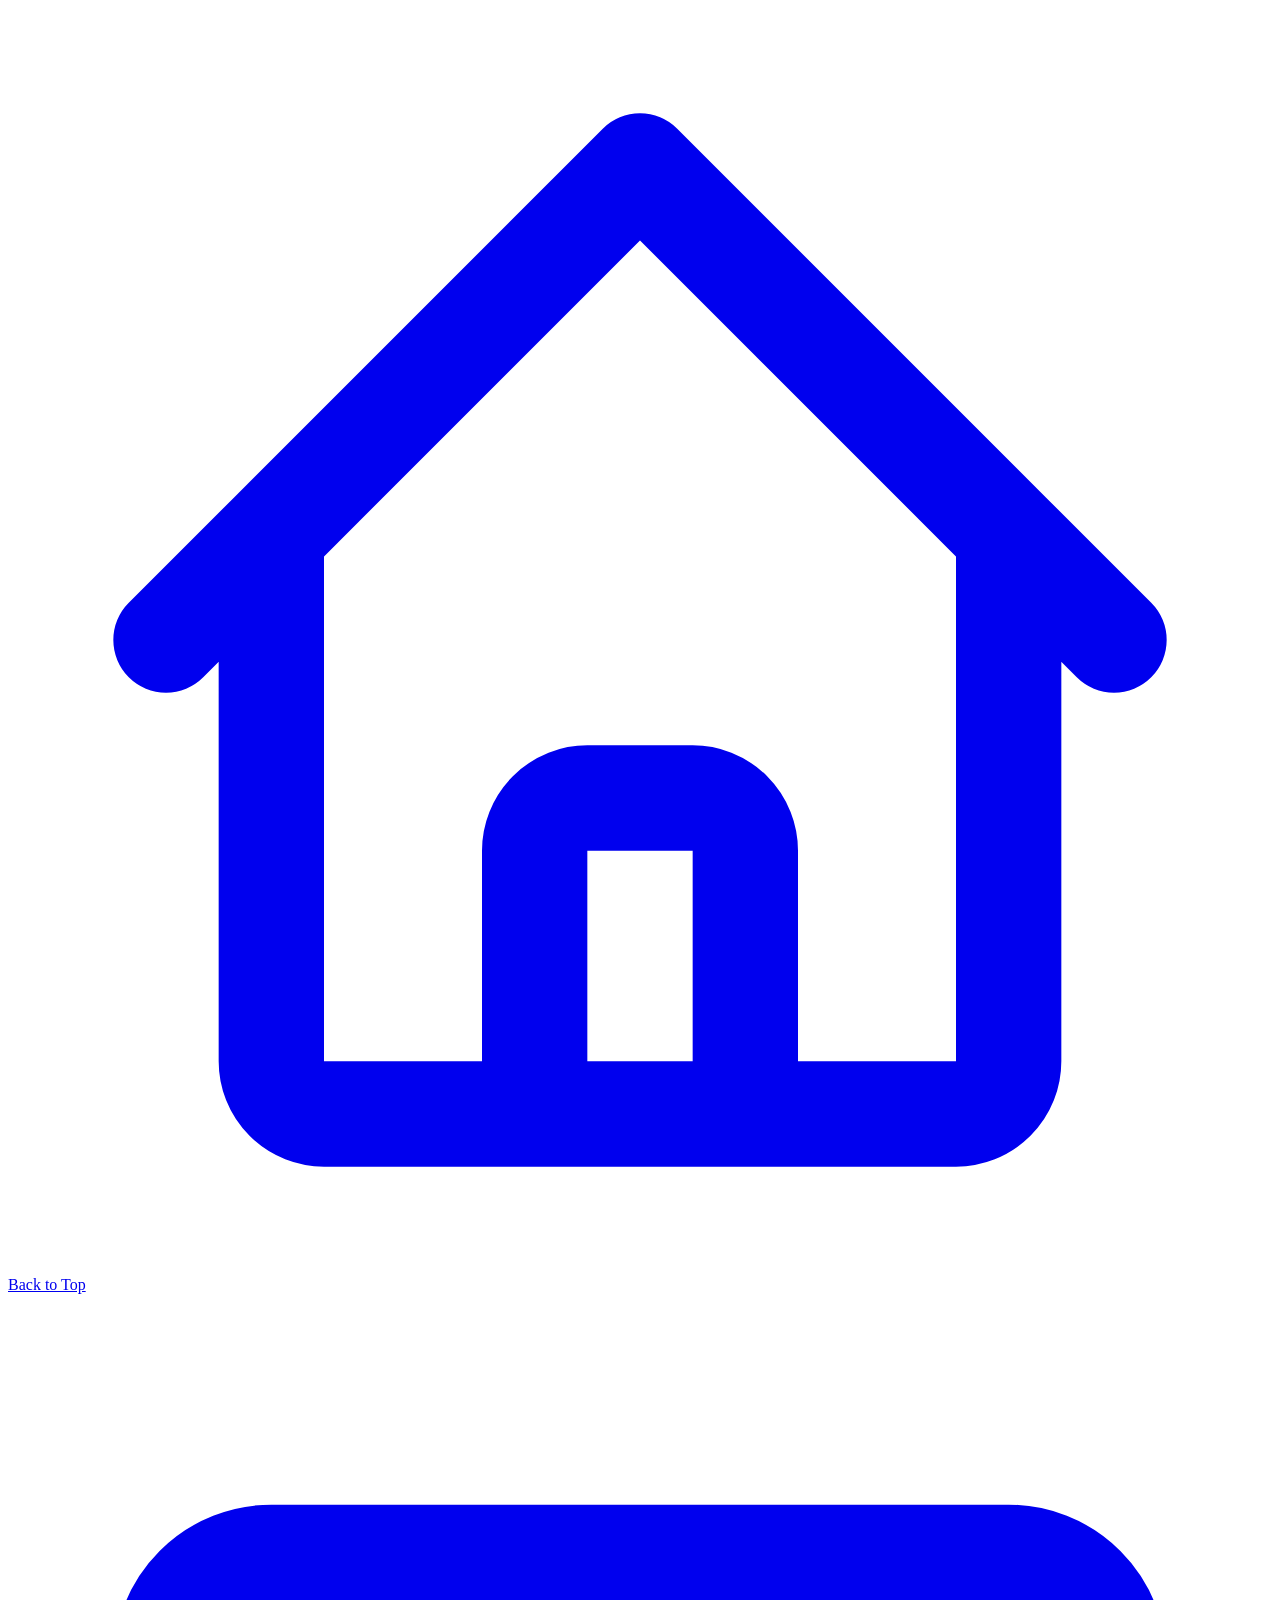
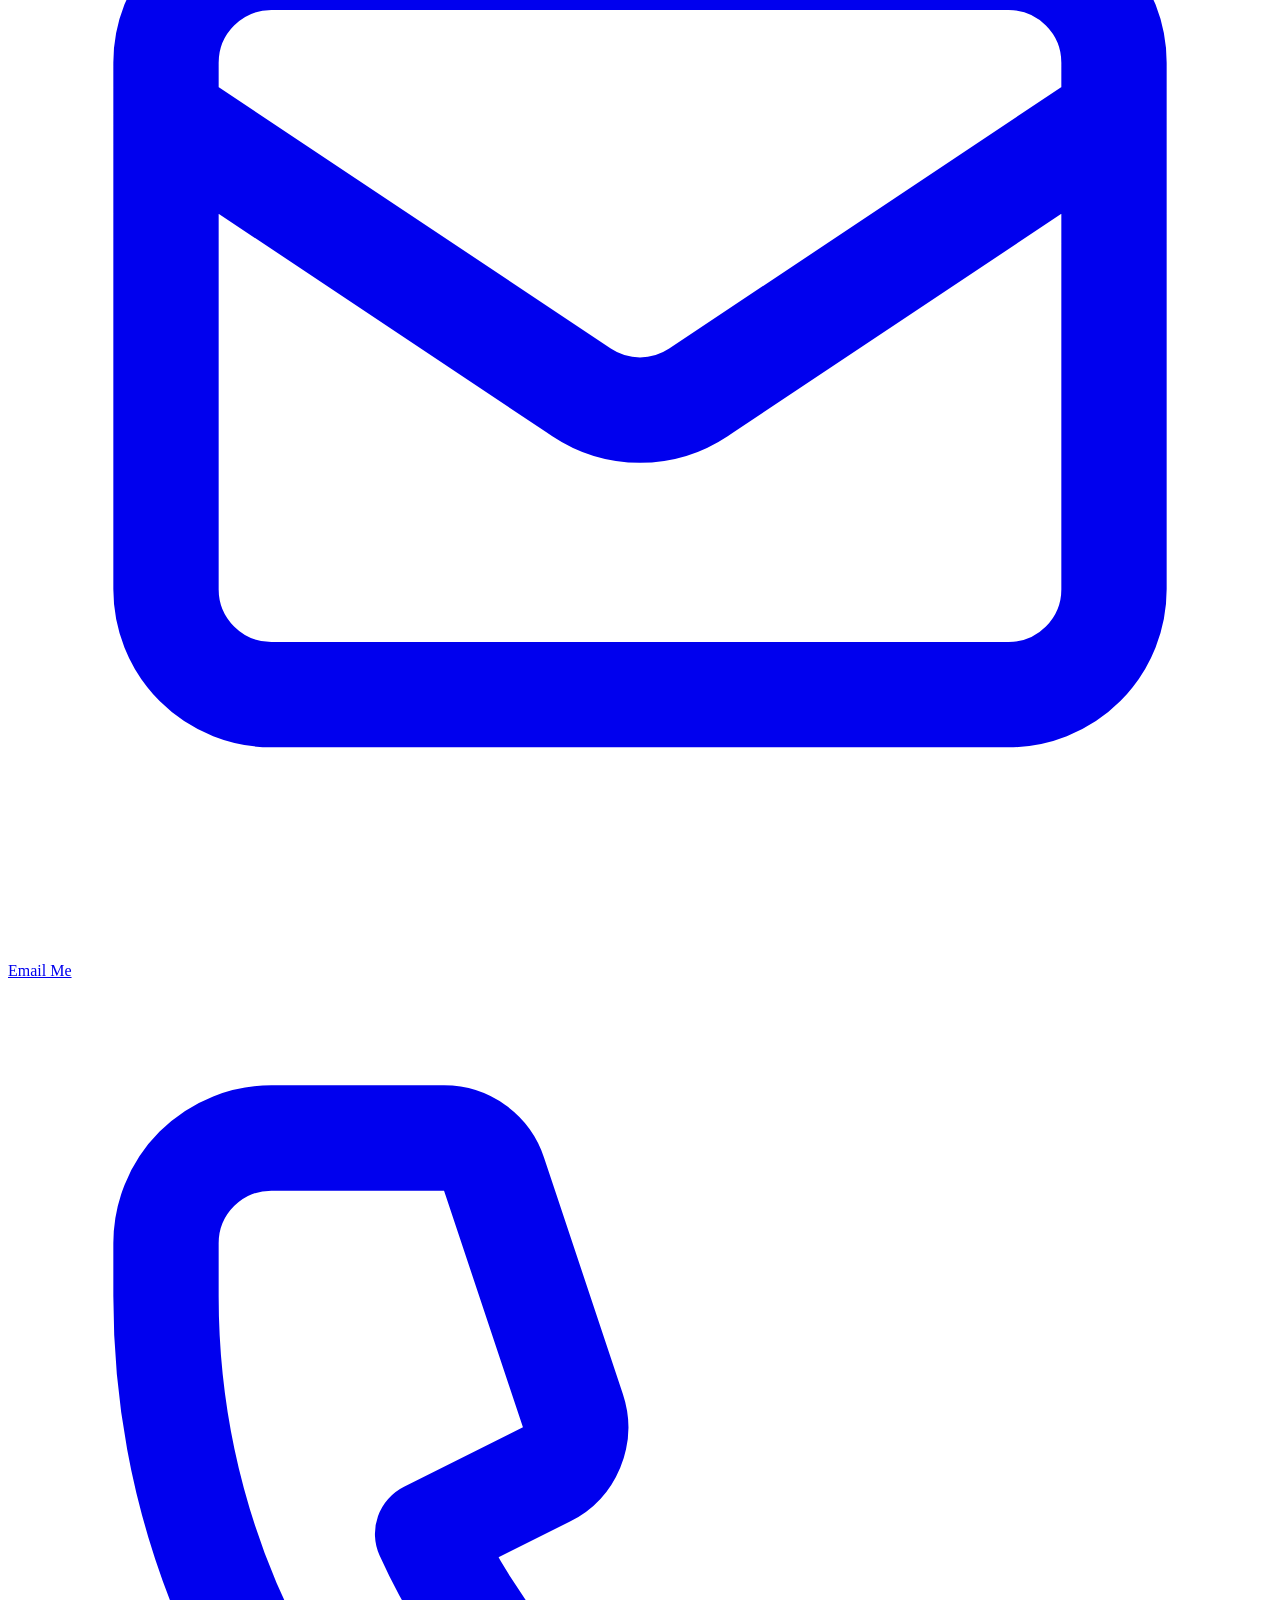
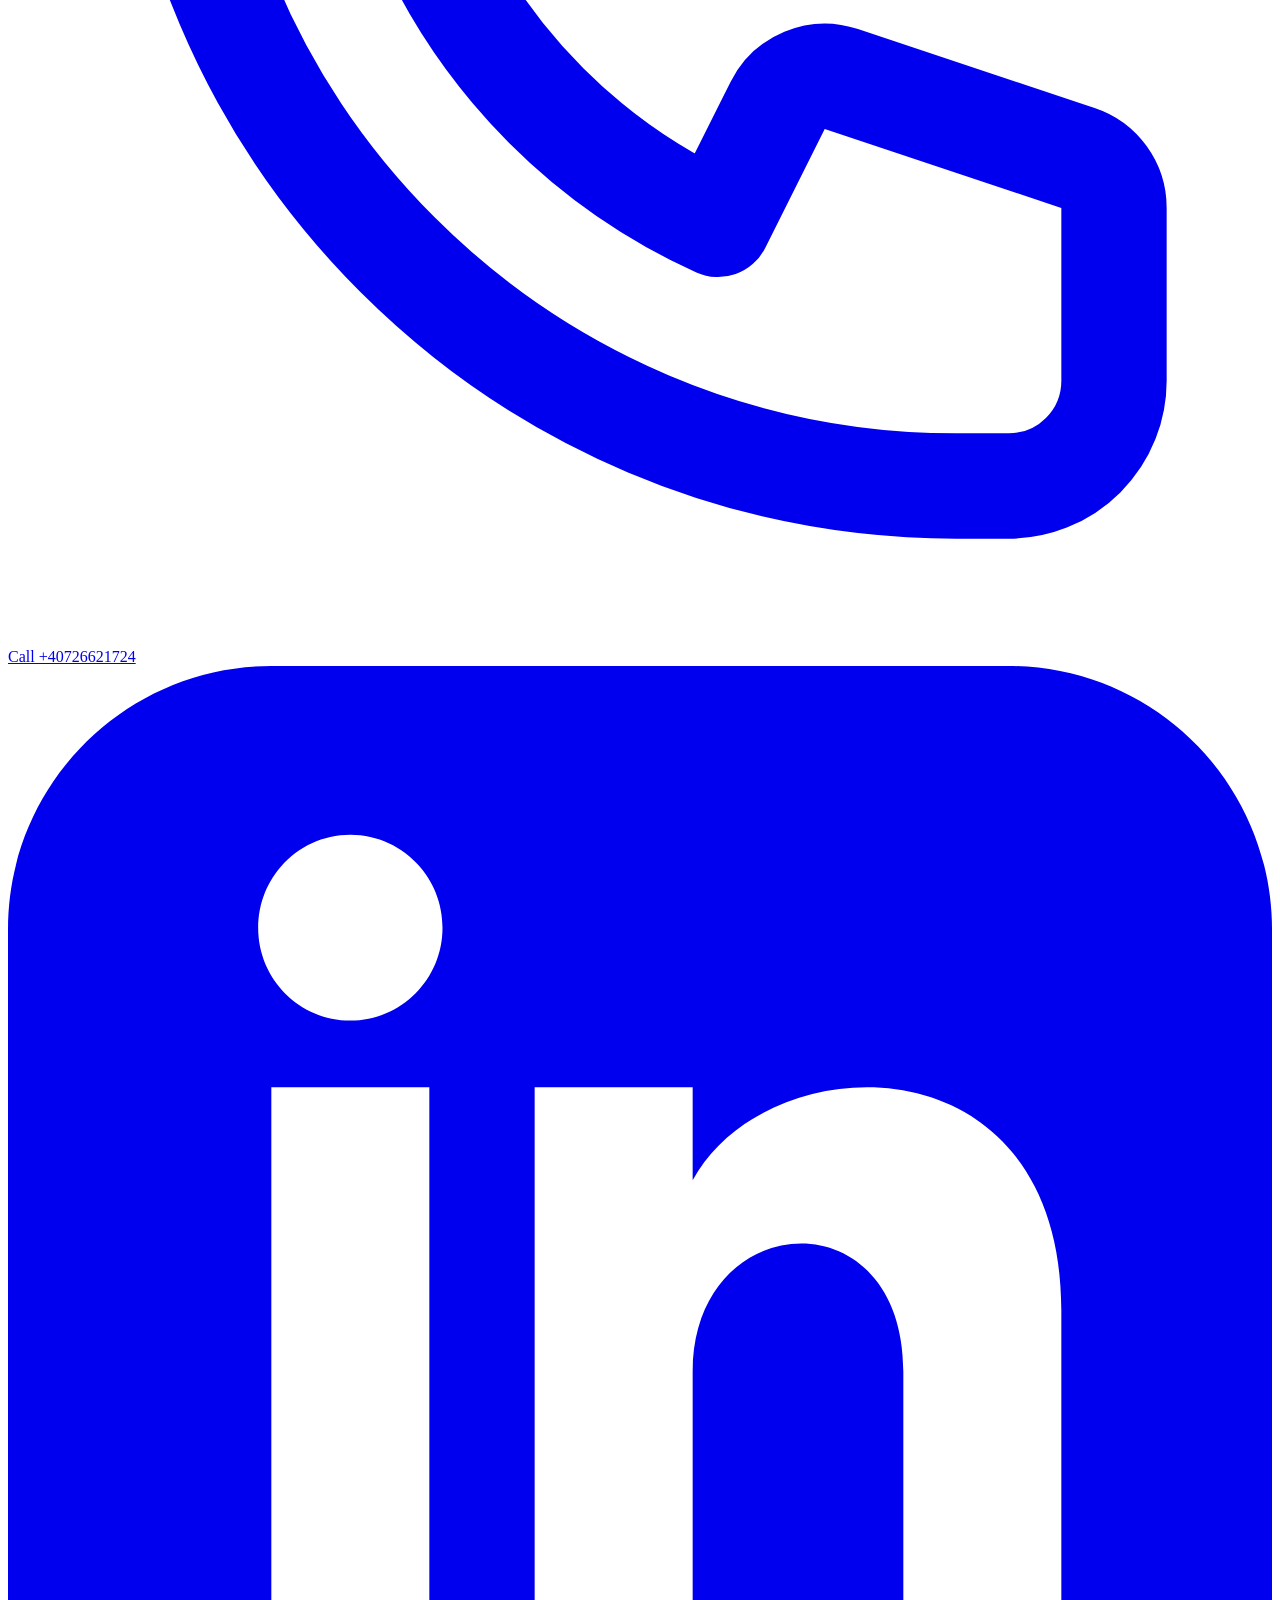
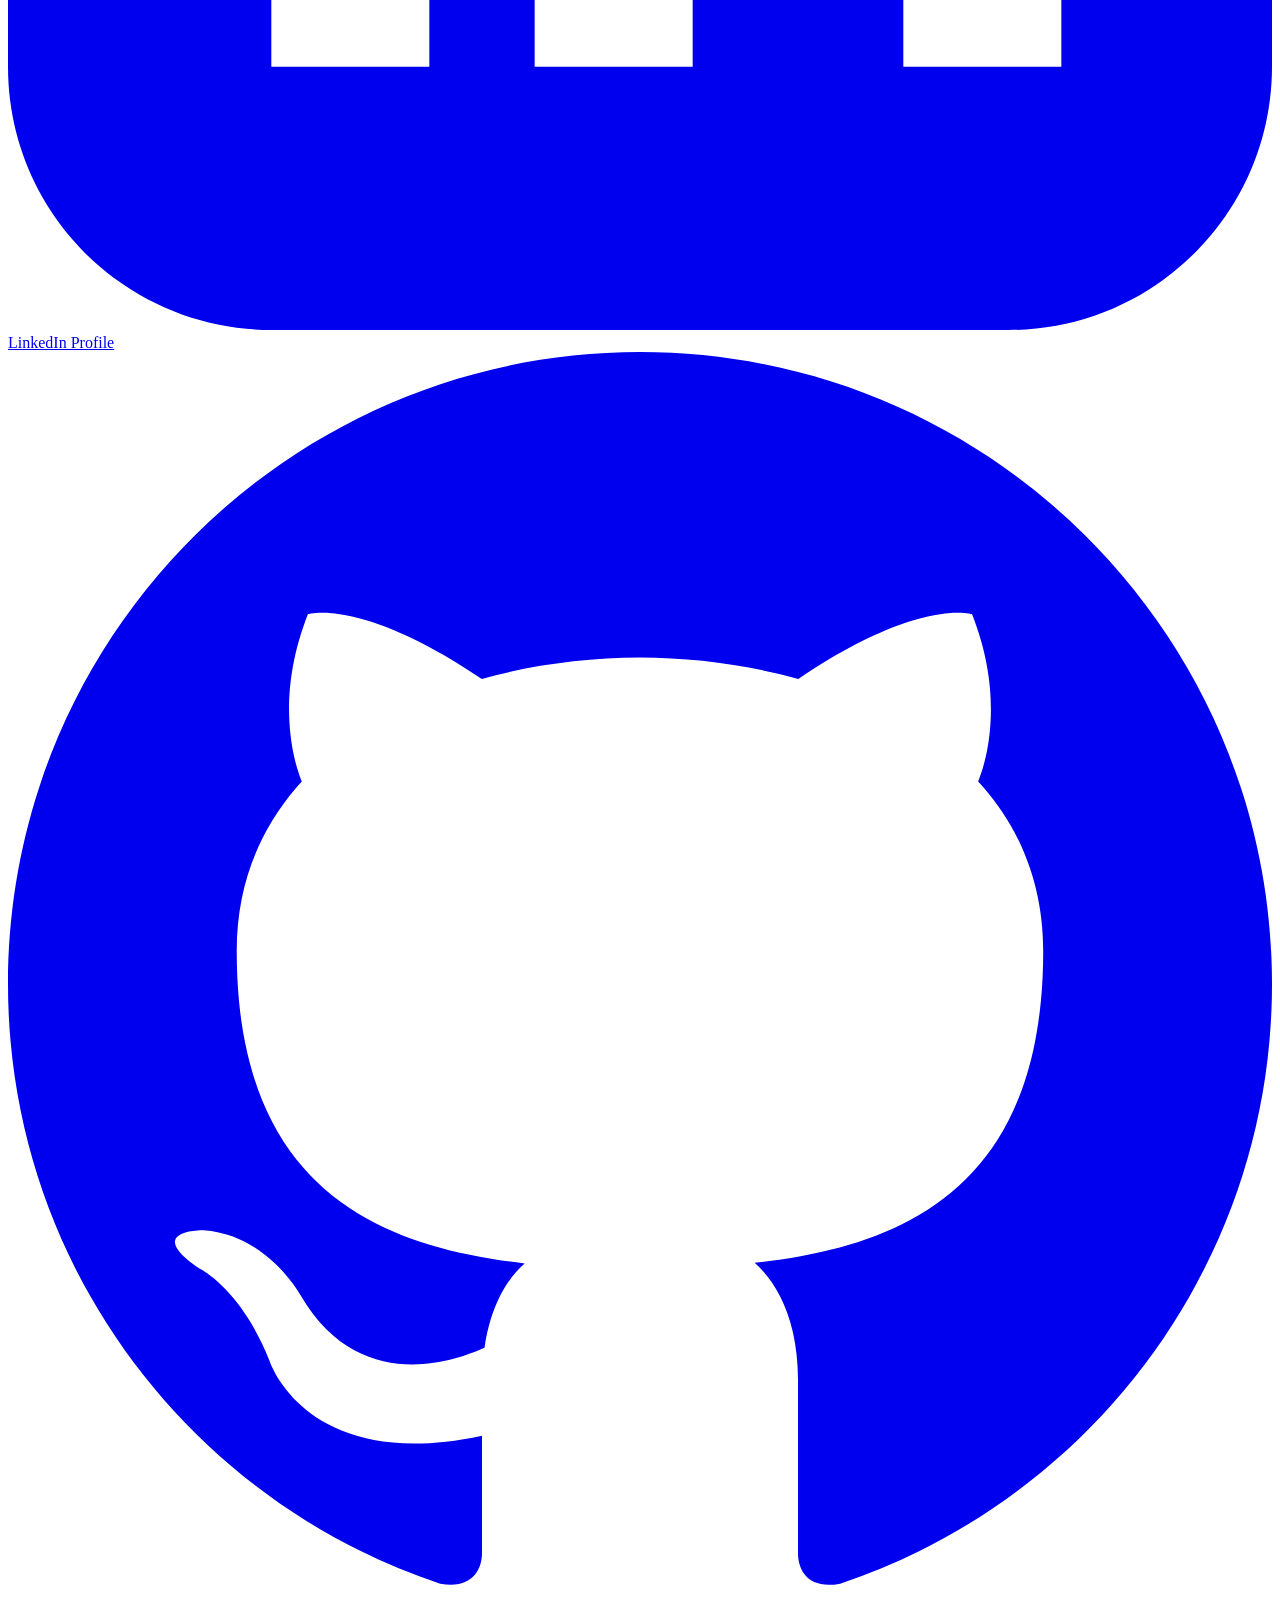
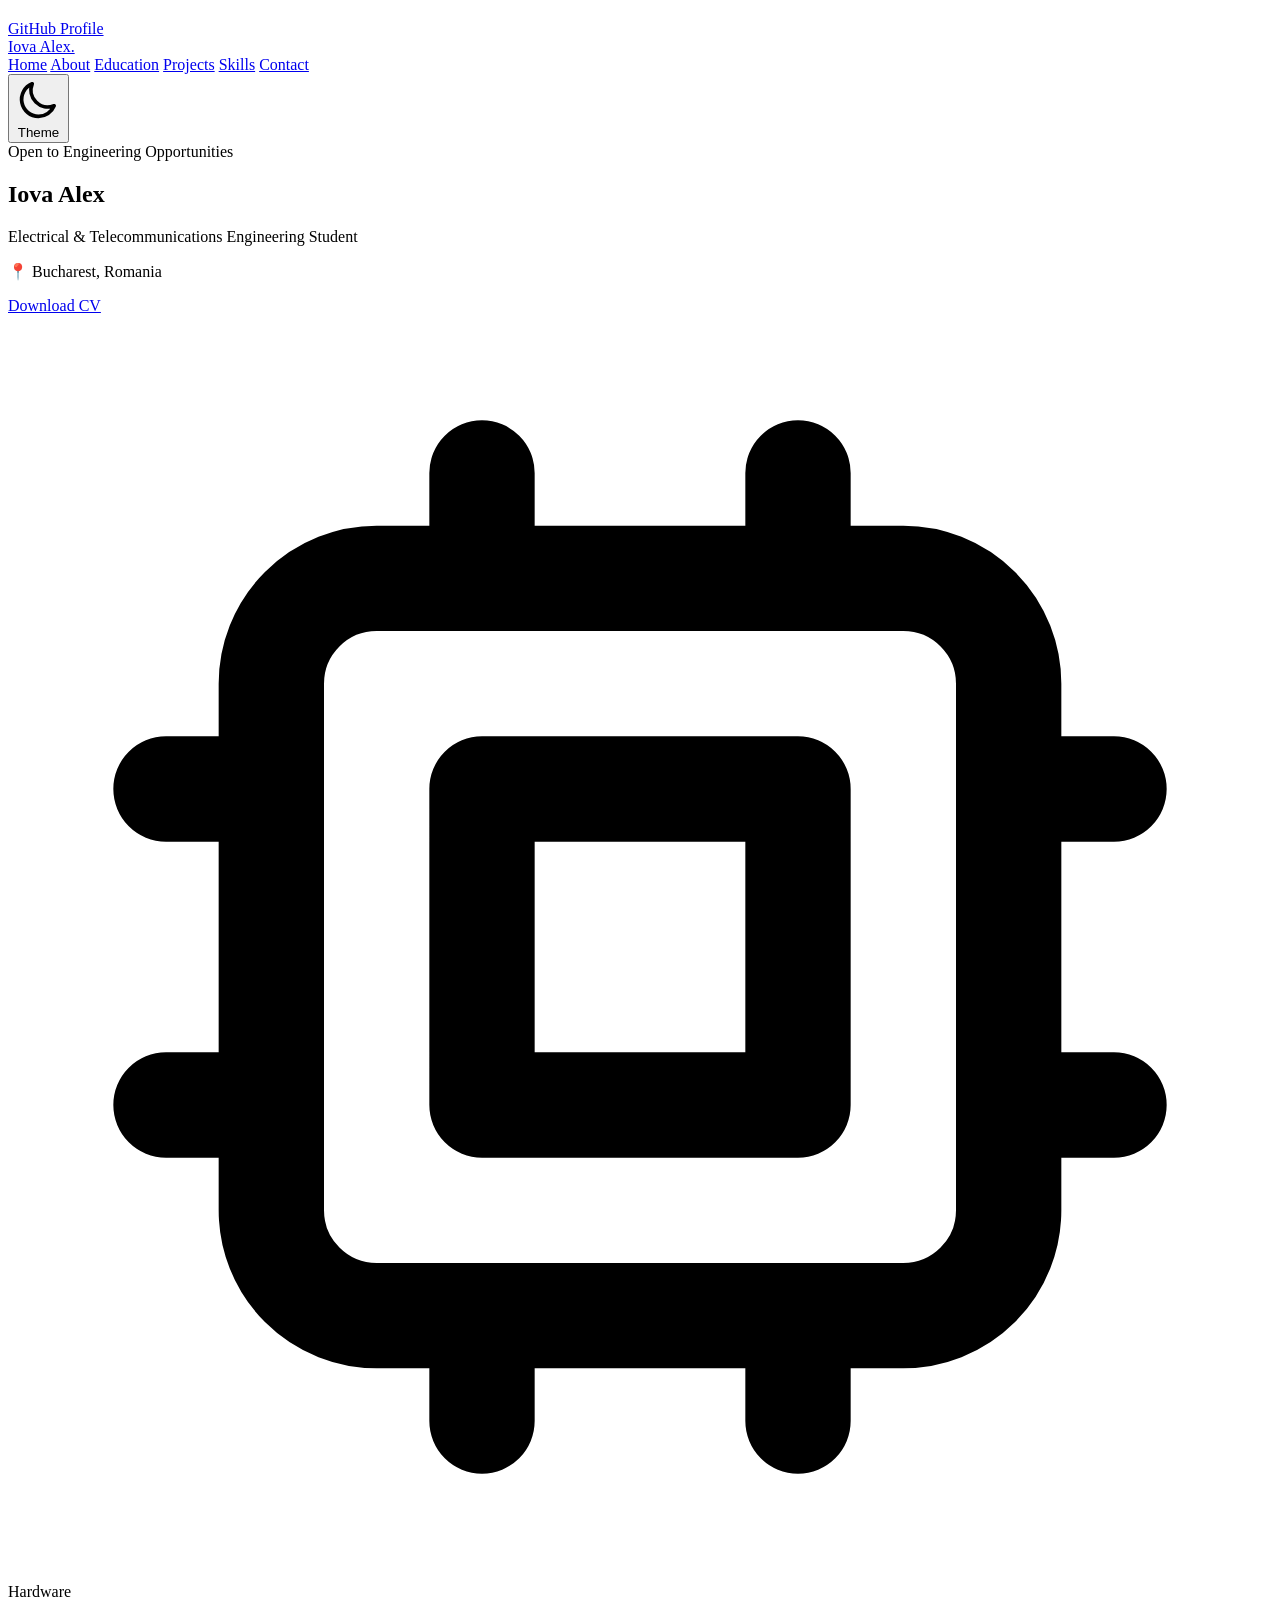
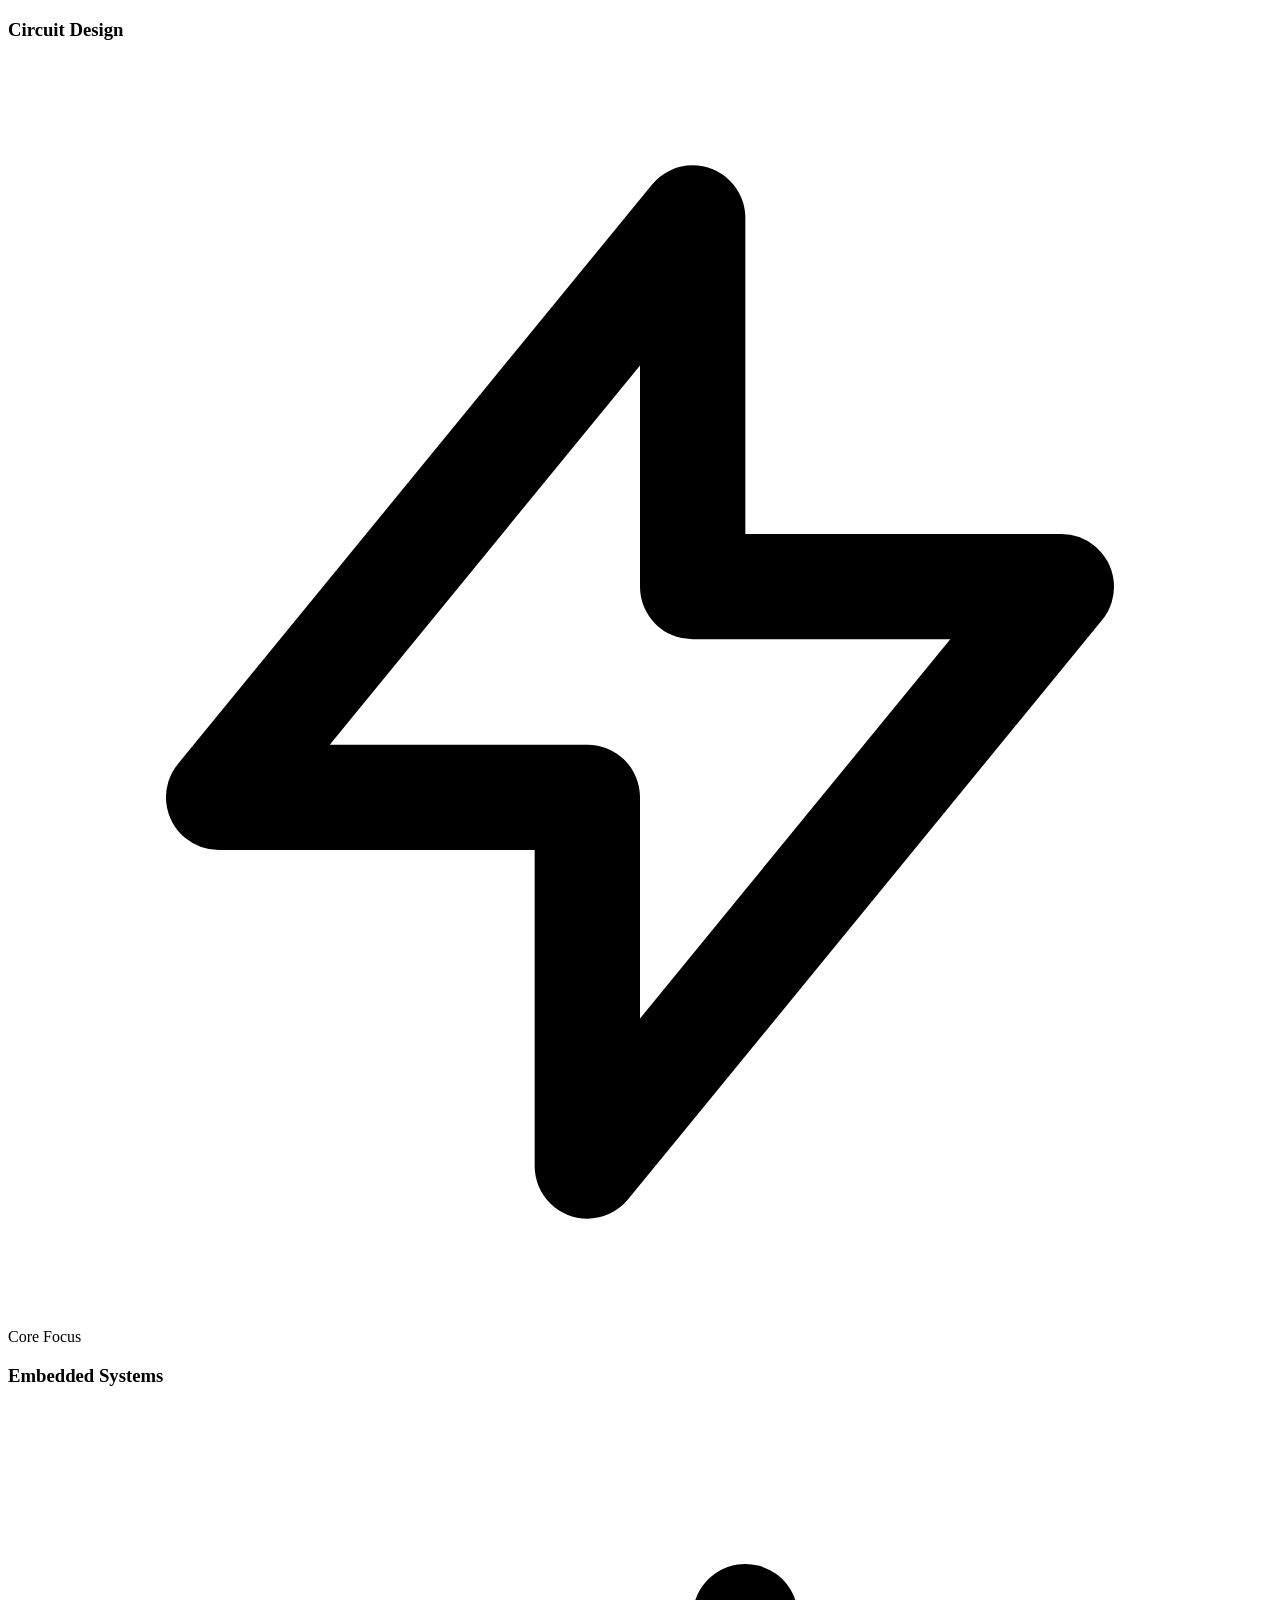
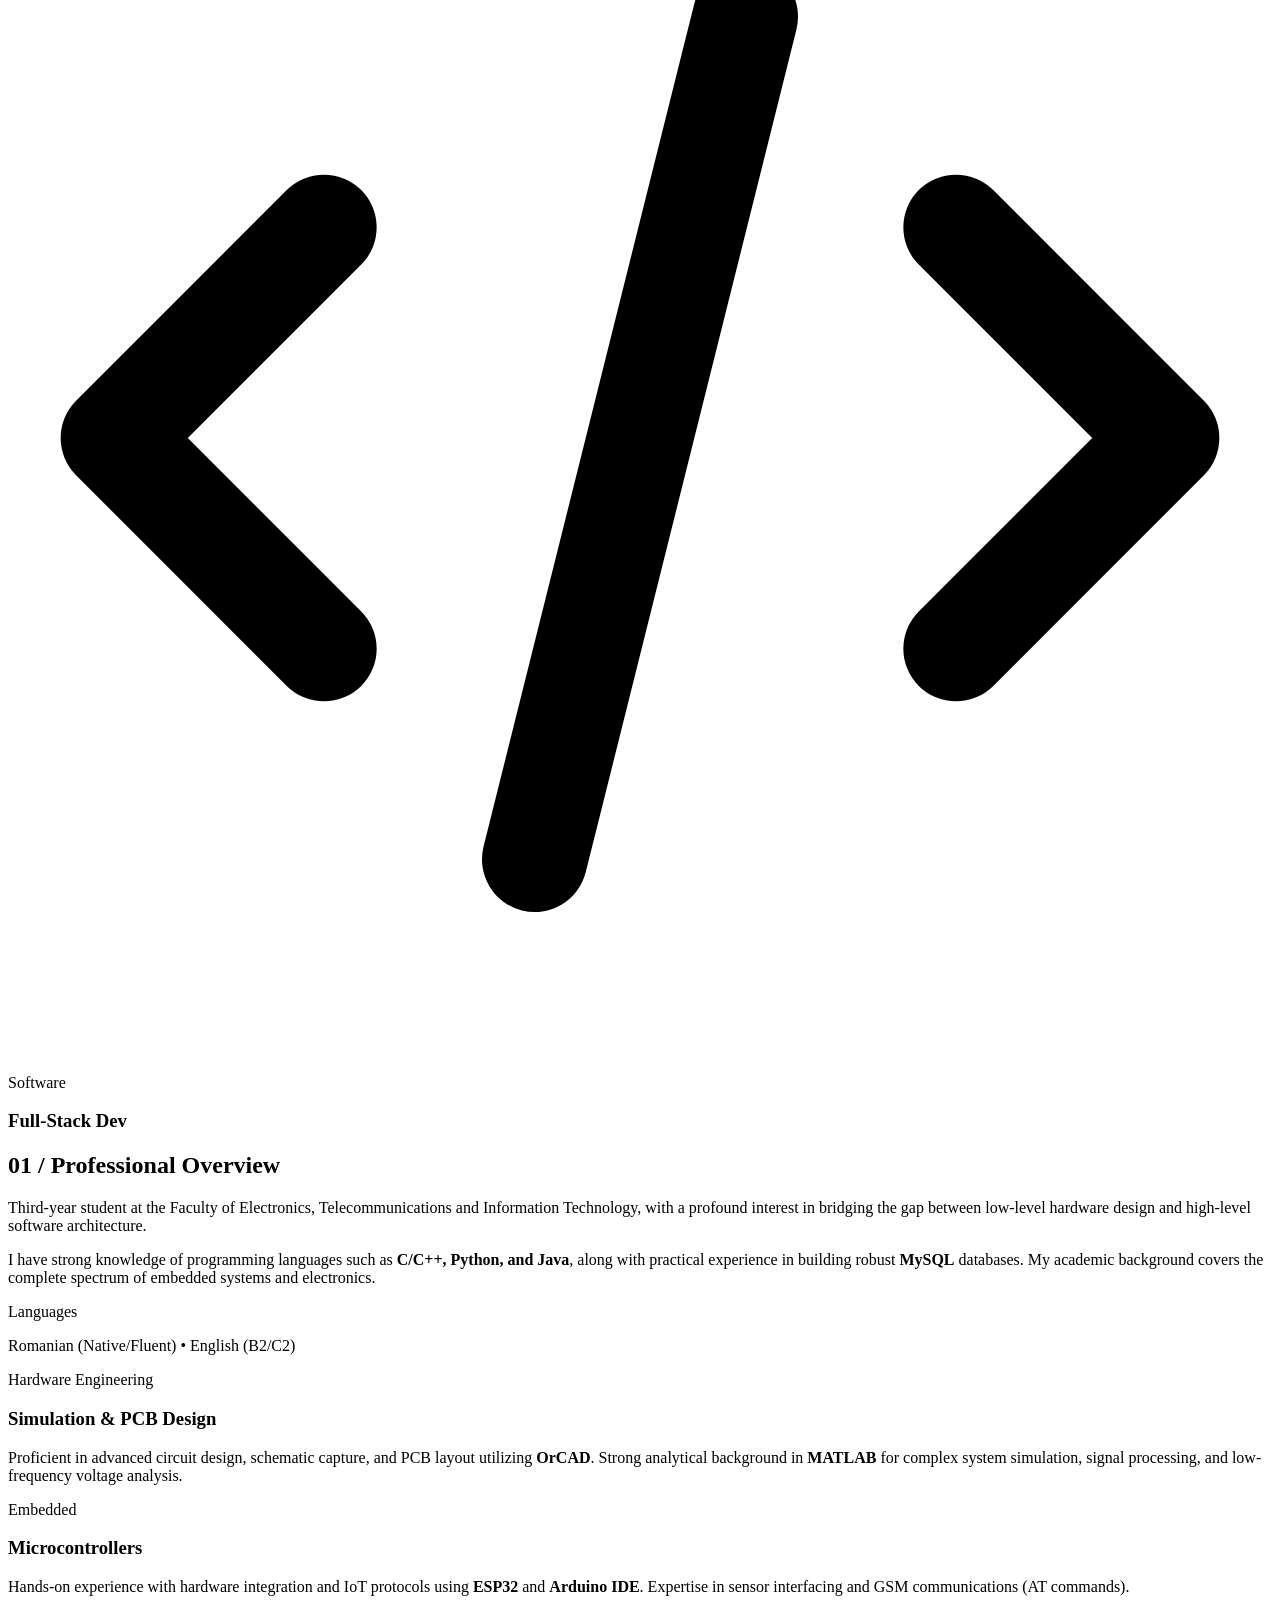
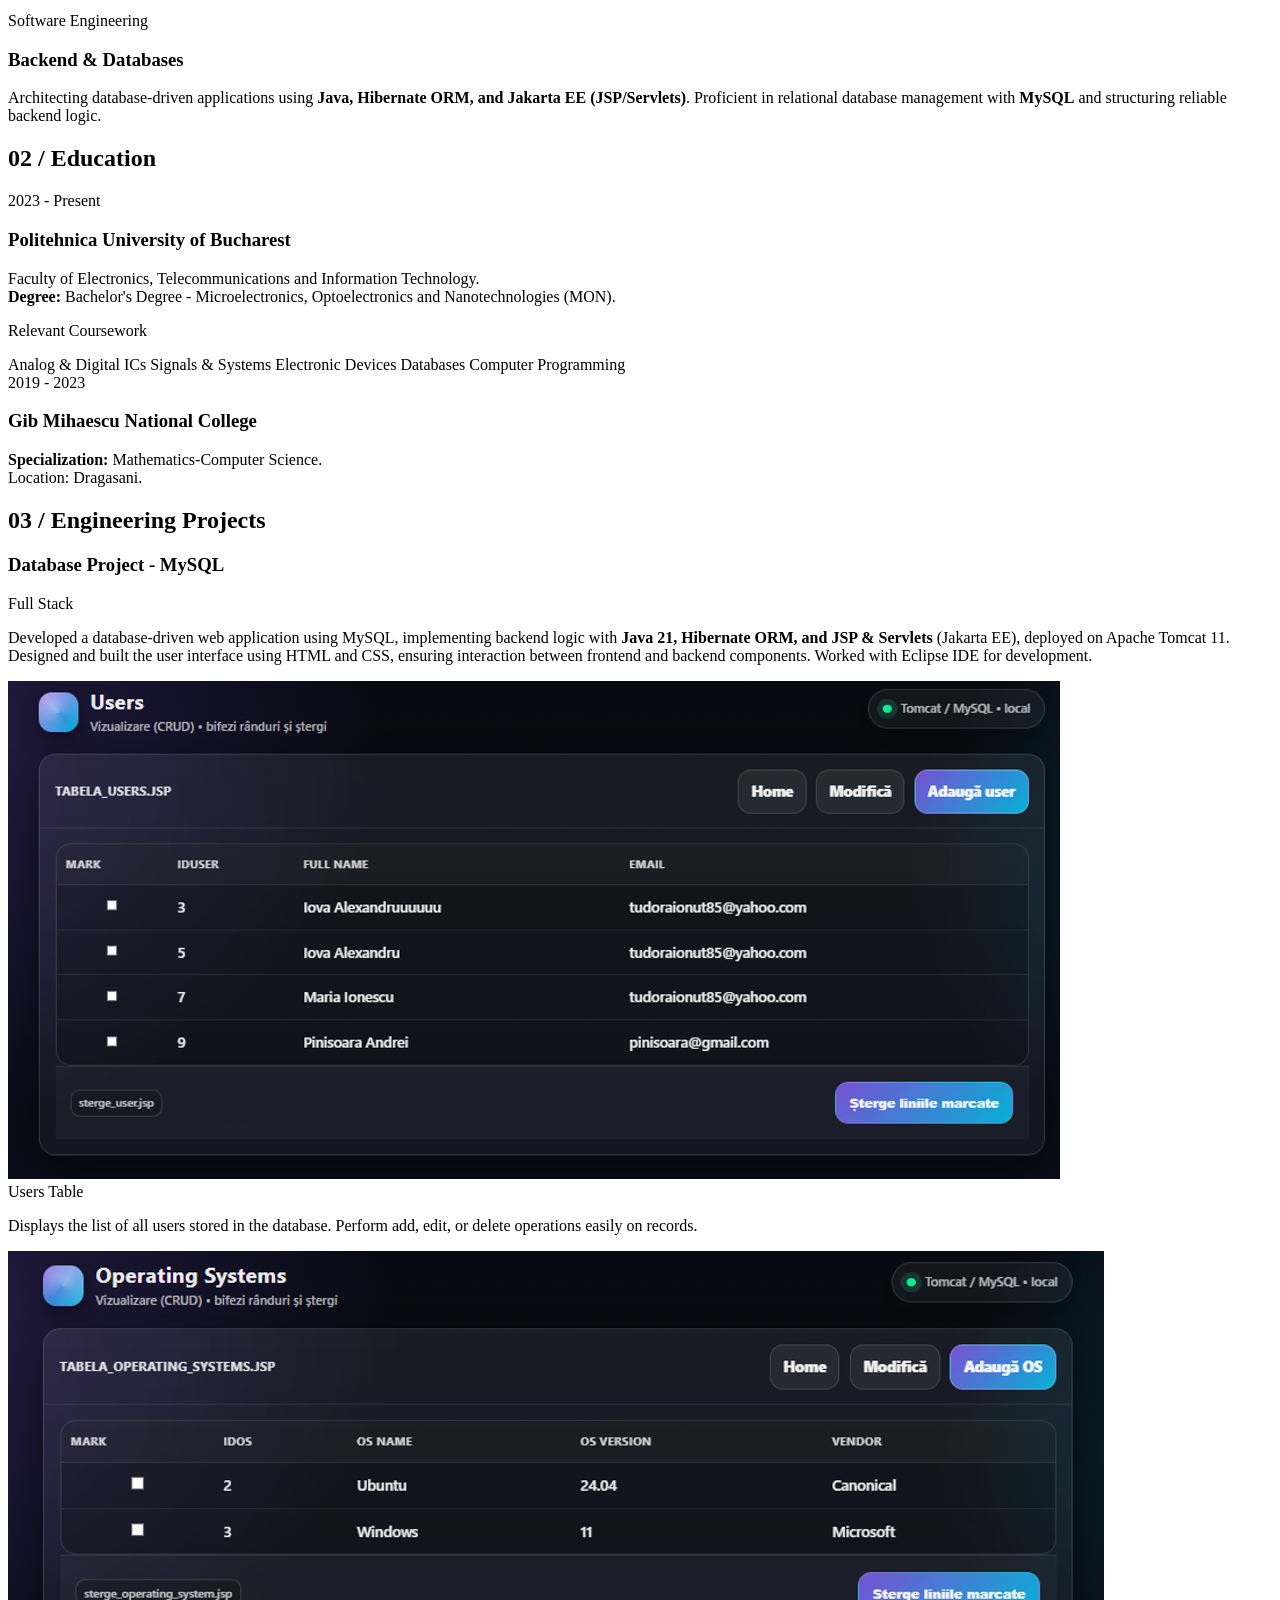
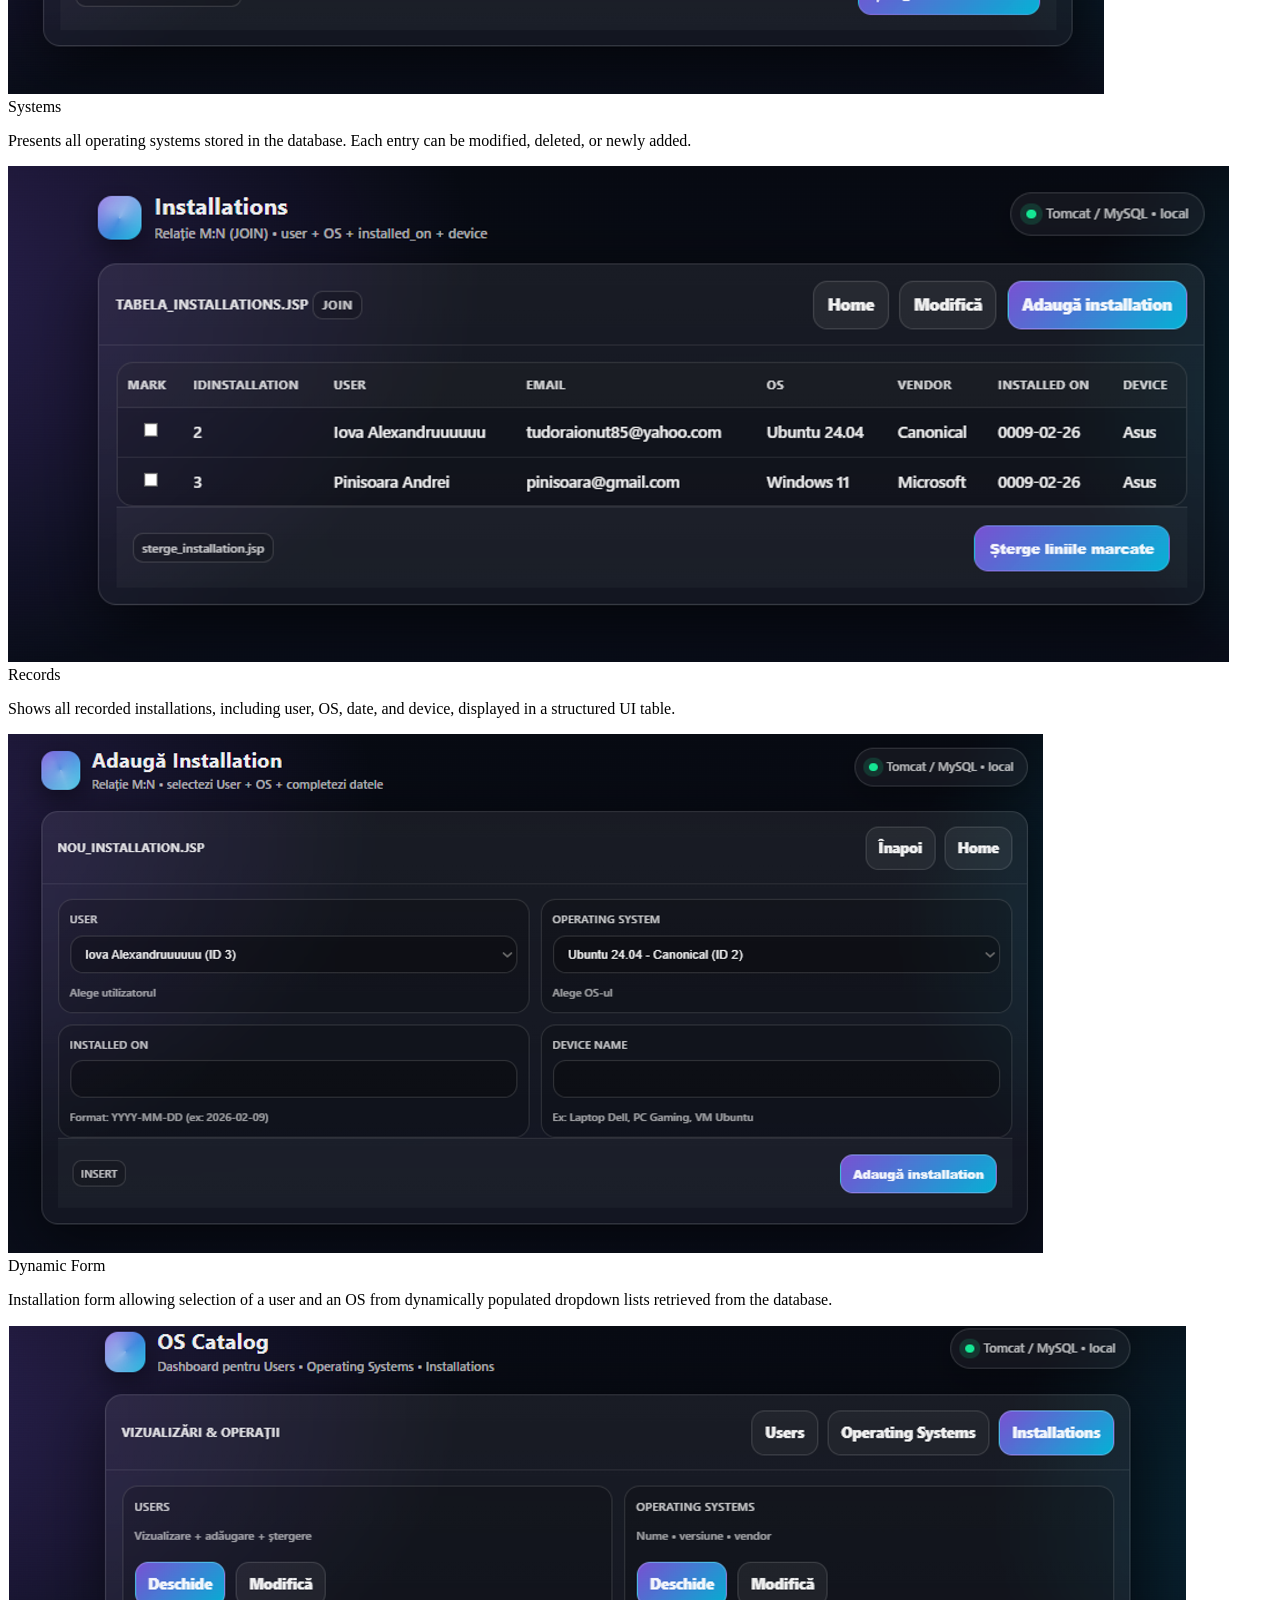
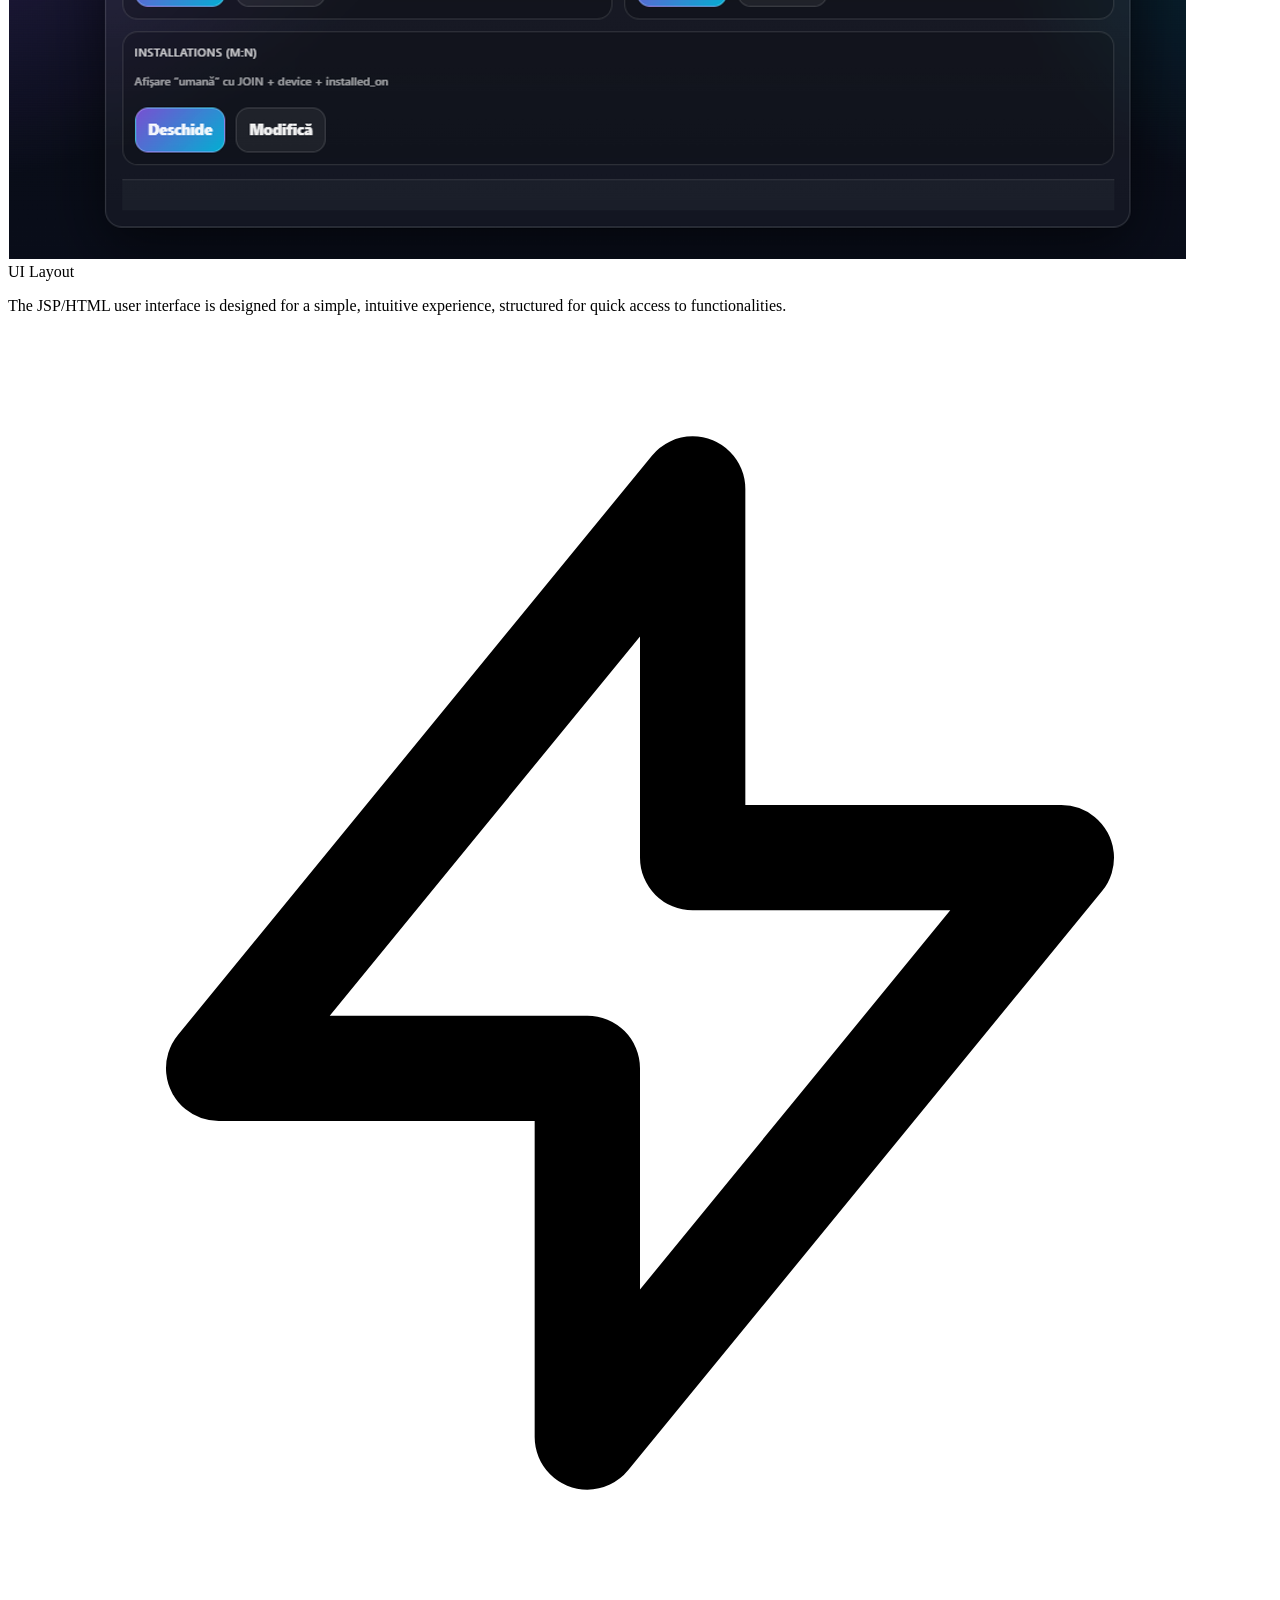
==== index.html @ 30aa2904 "Update index.html" ====
<!DOCTYPE html>
<html lang="en" class="dark">
<head>
<meta charset="UTF-8">
<meta name="viewport" content="width=device-width, initial-scale=1.0">
<title>Iova Alex | Portfolio</title>
<link href="https://fonts.googleapis.com/css2?family=Inter:wght@300;400;500;700;900&display=swap" rel="stylesheet">
<script src="https://cdn.tailwindcss.com"></script>

<script>
  tailwind.config = {
    darkMode: 'class',
    theme: {
      extend: {
        fontFamily: { sans: ['Inter', 'sans-serif'] },
        colors: {
          border: "hsl(var(--border))",
          input: "hsl(var(--input))",
          ring: "hsl(var(--ring))",
          background: "hsl(var(--background))",
          foreground: "hsl(var(--foreground))",
          primary: {
            DEFAULT: "hsl(var(--primary))",
            foreground: "hsl(var(--primary-foreground))",
          },
          secondary: {
            DEFAULT: "hsl(var(--secondary))",
            foreground: "hsl(var(--secondary-foreground))",
          },
          muted: {
            DEFAULT: "hsl(var(--muted))",
            foreground: "hsl(var(--muted-foreground))",
          },
          accent: {
            DEFAULT: "hsl(var(--accent))",
            foreground: "hsl(var(--accent-foreground))",
          },
          card: {
            DEFAULT: "hsl(var(--card))",
            foreground: "hsl(var(--card-foreground))",
          },
        },
        borderRadius: {
          lg: "var(--radius)",
          md: "calc(var(--radius) - 2px)",
          sm: "calc(var(--radius) - 4px)",
        },
        transitionTimingFunction: {
          'out-expo': 'cubic-bezier(0.16, 1, 0.3, 1)',
        }
      }
    }
  }
</script>

<style type="text/tailwindcss">
  @layer base {
    :root {
      /* Pure Architecture Palette - Light Mode */
      --background: 0 0% 100%;
      --foreground: 0 0% 0%;
      --card: 0 0% 100%;
      --card-foreground: 0 0% 0%;
      --primary: 0 0% 0%;
      --primary-foreground: 0 0% 100%;
      --secondary: 0 0% 96%;
      --secondary-foreground: 0 0% 0%;
      --muted: 0 0% 96%;
      --muted-foreground: 0 0% 40%;
      --border: 0 0% 90%;
      --radius: 0.5rem;
    }

    .dark {
      /* Pure Architecture Palette - Dark Mode */
      --background: 0 0% 5%;
      --foreground: 0 0% 100%;
      --card: 0 0% 8%;
      --card-foreground: 0 0% 100%;
      --primary: 0 0% 100%;
      --primary-foreground: 0 0% 0%;
      --secondary: 0 0% 12%;
      --secondary-foreground: 0 0% 100%;
      --muted: 0 0% 12%;
      --muted-foreground: 0 0% 60%;
      --border: 0 0% 15%;
    }
  }

  @layer base {
    * { @apply border-border; }
    body { @apply bg-background text-foreground font-sans antialiased transition-colors duration-500; scroll-behavior: smooth; }
    
    .text-architectural { @apply tracking-[-0.02em] leading-[1.1]; }
    .text-minimal { @apply tracking-widest uppercase text-xs font-medium; }
  }

  /* --- Animații Scroll Reveal --- */
  .scroll-reveal {
    opacity: 0;
    transform: translateY(40px);
    transition: all 1s cubic-bezier(0.16, 1, 0.3, 1);
  }
  .scroll-reveal.visible {
    opacity: 1;
    transform: translateY(0);
  }
  
  .delay-100 { transition-delay: 100ms; }
  .delay-200 { transition-delay: 200ms; }
  .delay-300 { transition-delay: 300ms; }
  .delay-400 { transition-delay: 400ms; }

  /* --- Butoane Premium Sweep --- */
  .btn-sweep {
    position: relative;
    overflow: hidden;
    z-index: 1;
    transition: color 0.4s cubic-bezier(0.16, 1, 0.3, 1);
  }
  .btn-sweep::after {
    content: '';
    position: absolute;
    bottom: 0; left: 0;
    width: 100%; height: 0%;
    background-color: hsl(var(--foreground));
    transition: height 0.4s cubic-bezier(0.16, 1, 0.3, 1);
    z-index: -1;
  }
  .btn-sweep:hover::after { height: 100%; }
  .btn-sweep:hover { color: hsl(var(--background)); }

  /* --- Efect Hover Carduri --- */
  .hover-card-lift {
    transition: transform 0.5s cubic-bezier(0.16, 1, 0.3, 1), box-shadow 0.5s cubic-bezier(0.16, 1, 0.3, 1), border-color 0.5s ease;
  }
  .hover-card-lift:hover {
    transform: translateY(-8px);
    box-shadow: 0 20px 40px -15px rgba(0,0,0,0.3);
    border-color: hsl(var(--foreground) / 0.3);
  }

  /* --- Scroll Progress Bar --- */
  #scroll-progress {
    position: fixed; top: 0; left: 0; width: 0%; height: 3px;
    background: hsl(var(--foreground));
    z-index: 9999; transition: width 0.1s;
  }

  /* Lightbox Minimalist */
  #lightbox {
    display: none; position: fixed; inset: 0; background: rgba(0,0,0,0.95);
    justify-content: center; align-items: center; z-index: 2000;
    opacity: 0; transition: opacity 0.4s ease; backdrop-filter: blur(5px);
  }
  #lightbox.active { opacity: 1; }
  #lightbox img { max-width: 90%; max-height: 90%; border-radius: var(--radius); box-shadow: 0 25px 50px -12px rgba(0,0,0,0.5); transform: scale(0.95); transition: transform 0.4s cubic-bezier(0.16, 1, 0.3, 1); }
  #lightbox.active img { transform: scale(1); }
</style>
</head>

<body class="xl:pl-20"> <div id="scroll-progress"></div>

<aside class="fixed top-1/2 -translate-y-1/2 left-6 z-50 hidden xl:flex flex-col gap-4 p-3 rounded-full bg-background/80 backdrop-blur-xl border border-border shadow-lg transition-all duration-300">
  
  <a href="#home" class="group relative p-3 rounded-full hover:bg-secondary hover:text-foreground text-muted-foreground transition-all flex items-center justify-center">
    <svg class="w-5 h-5" fill="none" stroke="currentColor" viewBox="0 0 24 24"><path stroke-linecap="round" stroke-linejoin="round" stroke-width="2" d="M3 12l2-2m0 0l7-7 7 7M5 10v10a1 1 0 001 1h3m10-11l2 2m-2-2v10a1 1 0 01-1 1h-3m-6 0a1 1 0 001-1v-4a1 1 0 011-1h2a1 1 0 011 1v4a1 1 0 001 1m-6 0h6"></path></svg>
    <span class="absolute left-16 px-3 py-1.5 bg-foreground text-background text-xs font-bold rounded-md opacity-0 group-hover:opacity-100 transition-opacity pointer-events-none whitespace-nowrap shadow-md">
      Back to Top
      <span class="absolute top-1/2 -translate-y-1/2 -left-1 border-t-4 border-t-transparent border-b-4 border-b-transparent border-r-4 border-r-foreground"></span>
    </span>
  </a>

  <a href="mailto:iovaalex1234@gmail.com" class="group relative p-3 rounded-full hover:bg-secondary hover:text-foreground text-muted-foreground transition-all flex items-center justify-center">
    <svg class="w-5 h-5" fill="none" stroke="currentColor" viewBox="0 0 24 24"><path stroke-linecap="round" stroke-linejoin="round" stroke-width="2" d="M3 8l7.89 5.26a2 2 0 002.22 0L21 8M5 19h14a2 2 0 002-2V7a2 2 0 00-2-2H5a2 2 0 00-2 2v10a2 2 0 002 2z"></path></svg>
    <span class="absolute left-16 px-3 py-1.5 bg-foreground text-background text-xs font-bold rounded-md opacity-0 group-hover:opacity-100 transition-opacity pointer-events-none whitespace-nowrap shadow-md">
      Email Me
      <span class="absolute top-1/2 -translate-y-1/2 -left-1 border-t-4 border-t-transparent border-b-4 border-b-transparent border-r-4 border-r-foreground"></span>
    </span>
  </a>

  <a href="tel:+40726621724" class="group relative p-3 rounded-full hover:bg-secondary hover:text-foreground text-muted-foreground transition-all flex items-center justify-center">
    <svg class="w-5 h-5" fill="none" stroke="currentColor" viewBox="0 0 24 24"><path stroke-linecap="round" stroke-linejoin="round" stroke-width="2" d="M3 5a2 2 0 012-2h3.28a1 1 0 01.948.684l1.498 4.493a1 1 0 01-.502 1.21l-2.257 1.13a11.042 11.042 0 005.516 5.516l1.13-2.257a1 1 0 011.21-.502l4.493 1.498a1 1 0 01.684.949V19a2 2 0 01-2 2h-1C9.716 21 3 14.284 3 6V5z"></path></svg>
    <span class="absolute left-16 px-3 py-1.5 bg-foreground text-background text-xs font-bold rounded-md opacity-0 group-hover:opacity-100 transition-opacity pointer-events-none whitespace-nowrap shadow-md">
      Call +40726621724
      <span class="absolute top-1/2 -translate-y-1/2 -left-1 border-t-4 border-t-transparent border-b-4 border-b-transparent border-r-4 border-r-foreground"></span>
    </span>
  </a>

  <a href="https://www.linkedin.com/in/dumitru-alexandru-iova-7794963b9/" target="_blank" class="group relative p-3 rounded-full hover:bg-secondary hover:text-foreground text-muted-foreground transition-all flex items-center justify-center">
    <svg class="w-5 h-5" fill="currentColor" viewBox="0 0 24 24"><path d="M19 0h-14c-2.761 0-5 2.239-5 5v14c0 2.761 2.239 5 5 5h14c2.762 0 5-2.239 5-5v-14c0-2.761-2.238-5-5-5zm-11 19h-3v-11h3v11zm-1.5-12.268c-.966 0-1.75-.79-1.75-1.764s.784-1.764 1.75-1.764 1.75.79 1.75 1.764-.783 1.764-1.75 1.764zm13.5 12.268h-3v-5.604c0-3.368-4-3.113-4 0v5.604h-3v-11h3v1.765c1.396-2.586 7-2.777 7 2.476v6.759z"/></svg>
    <span class="absolute left-16 px-3 py-1.5 bg-foreground text-background text-xs font-bold rounded-md opacity-0 group-hover:opacity-100 transition-opacity pointer-events-none whitespace-nowrap shadow-md">
      LinkedIn Profile
      <span class="absolute top-1/2 -translate-y-1/2 -left-1 border-t-4 border-t-transparent border-b-4 border-b-transparent border-r-4 border-r-foreground"></span>
    </span>
  </a>

  <a href="https://github.com/JustAlexD" target="_blank" class="group relative p-3 rounded-full hover:bg-secondary hover:text-foreground text-muted-foreground transition-all flex items-center justify-center">
    <svg class="w-5 h-5" fill="currentColor" viewBox="0 0 24 24"><path d="M12 0c-6.626 0-12 5.373-12 12 0 5.302 3.438 9.8 8.207 11.387.599.111.793-.261.793-.577v-2.234c-3.338.726-4.033-1.416-4.033-1.416-.546-1.387-1.333-1.756-1.333-1.756-1.089-.745.083-.729.083-.729 1.205.084 1.839 1.237 1.839 1.237 1.07 1.834 2.807 1.304 3.492.997.107-.775.418-1.305.762-1.604-2.665-.305-5.467-1.334-5.467-5.931 0-1.311.469-2.381 1.236-3.221-.124-.303-.535-1.524.117-3.176 0 0 1.008-.322 3.301 1.23.957-.266 1.983-.399 3.003-.404 1.02.005 2.047.138 3.006.404 2.291-1.552 3.297-1.23 3.297-1.23.653 1.653.242 2.874.118 3.176.77.84 1.235 1.911 1.235 3.221 0 4.609-2.807 5.624-5.479 5.921.43.372.823 1.102.823 2.222v3.293c0 .319.192.694.801.576 4.765-1.589 8.199-6.086 8.199-11.386 0-6.627-5.373-12-12-12z"/></svg>
    <span class="absolute left-16 px-3 py-1.5 bg-foreground text-background text-xs font-bold rounded-md opacity-0 group-hover:opacity-100 transition-opacity pointer-events-none whitespace-nowrap shadow-md">
      GitHub Profile
      <span class="absolute top-1/2 -translate-y-1/2 -left-1 border-t-4 border-t-transparent border-b-4 border-b-transparent border-r-4 border-r-foreground"></span>
    </span>
  </a>
</aside>

<nav class="fixed top-0 w-full border-b border-border bg-background/70 backdrop-blur-xl z-40 transition-colors duration-500">
  <div class="max-w-6xl mx-auto px-6 h-20 flex items-center justify-between">
    <a href="#home" class="font-bold text-xl tracking-tight hover:opacity-70 transition-opacity">Iova Alex.</a>
    
    <div class="hidden md:flex gap-8 items-center">
      <a href="#home" class="text-sm font-medium text-muted-foreground hover:text-foreground transition-colors relative group">Home<span class="absolute -bottom-1 left-0 w-0 h-[2px] bg-foreground transition-all duration-300 group-hover:w-full"></span></a>
      <a href="#about" class="text-sm font-medium text-muted-foreground hover:text-foreground transition-colors relative group">About<span class="absolute -bottom-1 left-0 w-0 h-[2px] bg-foreground transition-all duration-300 group-hover:w-full"></span></a>
      <a href="#education" class="text-sm font-medium text-muted-foreground hover:text-foreground transition-colors relative group">Education<span class="absolute -bottom-1 left-0 w-0 h-[2px] bg-foreground transition-all duration-300 group-hover:w-full"></span></a>
      <a href="#projects" class="text-sm font-medium text-muted-foreground hover:text-foreground transition-colors relative group">Projects<span class="absolute -bottom-1 left-0 w-0 h-[2px] bg-foreground transition-all duration-300 group-hover:w-full"></span></a>
      <a href="#skills" class="text-sm font-medium text-muted-foreground hover:text-foreground transition-colors relative group">Skills<span class="absolute -bottom-1 left-0 w-0 h-[2px] bg-foreground transition-all duration-300 group-hover:w-full"></span></a>
      <a href="#contact" class="text-sm font-medium text-muted-foreground hover:text-foreground transition-colors relative group">Contact<span class="absolute -bottom-1 left-0 w-0 h-[2px] bg-foreground transition-all duration-300 group-hover:w-full"></span></a>
    </div>

    <button id="theme-toggle" class="px-4 py-2 rounded-full border border-border text-sm font-medium hover:bg-foreground hover:text-background transition-colors duration-300 flex items-center gap-2 shadow-sm">
      <svg class="w-4 h-4" fill="none" stroke="currentColor" viewBox="0 0 24 24"><path stroke-linecap="round" stroke-linejoin="round" stroke-width="2" d="M20.354 15.354A9 9 0 018.646 3.646 9.003 9.003 0 0012 21a9.003 9.003 0 008.354-5.646z"></path></svg>
      Theme
    </button>
  </div>
</nav>

<section id="home" class="min-h-screen flex flex-col justify-center items-center text-center px-6 pt-24 relative overflow-hidden">
  <div class="absolute inset-0 bg-gradient-to-b from-transparent to-secondary/20 z-[-1]"></div>

  <div class="scroll-reveal">
    <div class="inline-flex items-center gap-3 border border-border rounded-full px-5 py-2 mb-8 bg-card shadow-sm hover:border-foreground/30 transition-colors">
      <span class="relative flex h-3 w-3">
        <span class="animate-ping absolute inline-flex h-full w-full rounded-full bg-green-400 opacity-75"></span>
        <span class="relative inline-flex rounded-full h-3 w-3 bg-green-500"></span>
      </span>
      <span class="text-xs font-bold tracking-wide text-foreground uppercase">Open to Engineering Opportunities</span>
    </div>
  </div>
  
  <h1 class="text-5xl md:text-7xl lg:text-8xl font-black text-architectural mb-4 scroll-reveal delay-100">
    Iova Alex
  </h1>
  <p class="text-lg md:text-xl text-muted-foreground max-w-2xl scroll-reveal delay-200 mb-2">
    Electrical & Telecommunications Engineering Student
  </p>
  <p class="text-sm text-muted-foreground font-medium scroll-reveal delay-200 mb-8 flex items-center gap-2 justify-center">
    📍 Bucharest, Romania
  </p>
  
  <div class="scroll-reveal delay-300 mb-12">
    <a href="IOVA_DUMITRU_ALEXANDRU_CV.pdf" download class="inline-flex h-12 items-center justify-center rounded-lg bg-foreground px-8 text-sm font-bold text-background shadow-lg transition-transform hover:scale-105 active:scale-95">
      Download CV
    </a>
  </div>

  <div class="grid grid-cols-1 md:grid-cols-3 gap-4 w-full max-w-4xl mx-auto scroll-reveal delay-400">
    <div class="bg-card border border-border p-6 rounded-2xl text-left hover-card-lift shadow-sm flex flex-col justify-between">
      <div class="w-10 h-10 rounded-full bg-secondary flex items-center justify-center mb-4 border border-border">
        <svg class="w-5 h-5 text-foreground" fill="none" stroke="currentColor" viewBox="0 0 24 24"><path stroke-linecap="round" stroke-linejoin="round" stroke-width="2" d="M9 3v2m6-2v2M9 19v2m6-2v2M5 9H3m2 6H3m18-6h-2m2 6h-2M7 19h10a2 2 0 002-2V7a2 2 0 00-2-2H7a2 2 0 00-2 2v10a2 2 0 002 2zM9 9h6v6H9V9z"></path></svg>
      </div>
      <div>
        <span class="text-[10px] text-muted-foreground uppercase tracking-widest font-bold">Hardware</span>
        <h3 class="font-bold text-lg mt-1 text-foreground">Circuit Design</h3>
      </div>
    </div>
    <div class="bg-card border border-border p-6 rounded-2xl text-left hover-card-lift shadow-sm flex flex-col justify-between">
      <div class="w-10 h-10 rounded-full bg-secondary flex items-center justify-center mb-4 border border-border">
        <svg class="w-5 h-5 text-foreground" fill="none" stroke="currentColor" viewBox="0 0 24 24"><path stroke-linecap="round" stroke-linejoin="round" stroke-width="2" d="M13 10V3L4 14h7v7l9-11h-7z"></path></svg>
      </div>
      <div>
        <span class="text-[10px] text-muted-foreground uppercase tracking-widest font-bold">Core Focus</span>
        <h3 class="font-bold text-lg mt-1 text-foreground">Embedded Systems</h3>
      </div>
    </div>
    <div class="bg-card border border-border p-6 rounded-2xl text-left hover-card-lift shadow-sm flex flex-col justify-between">
      <div class="w-10 h-10 rounded-full bg-secondary flex items-center justify-center mb-4 border border-border">
        <svg class="w-5 h-5 text-foreground" fill="none" stroke="currentColor" viewBox="0 0 24 24"><path stroke-linecap="round" stroke-linejoin="round" stroke-width="2" d="M10 20l4-16m4 4l4 4-4 4M6 16l-4-4 4-4"></path></svg>
      </div>
      <div>
        <span class="text-[10px] text-muted-foreground uppercase tracking-widest font-bold">Software</span>
        <h3 class="font-bold text-lg mt-1 text-foreground">Full-Stack Dev</h3>
      </div>
    </div>
  </div>
</section>

<section id="about" class="py-24 px-6 border-t border-border">
  <div class="max-w-6xl mx-auto">
    <h2 class="text-sm font-bold tracking-widest text-muted-foreground uppercase mb-12 scroll-reveal flex items-center gap-4">
      01 / Professional Overview <span class="h-[1px] bg-border flex-1"></span>
    </h2>
    
    <div class="grid grid-cols-1 lg:grid-cols-12 gap-10">
      
      <div class="lg:col-span-7 bg-card border border-border rounded-2xl p-8 md:p-10 shadow-sm scroll-reveal delay-100 flex flex-col justify-center">
        <p class="text-lg text-muted-foreground leading-relaxed mb-6">
          Third-year student at the Faculty of Electronics, Telecommunications and Information Technology, with a profound interest in bridging the gap between low-level hardware design and high-level software architecture. 
        </p>
        <p class="text-lg text-muted-foreground leading-relaxed mb-6">
          I have strong knowledge of programming languages such as <strong class="text-foreground">C/C++, Python, and Java</strong>, along with practical experience in building robust <strong class="text-foreground">MySQL</strong> databases. My academic background covers the complete spectrum of embedded systems and electronics.
        </p>
        <div class="pt-6 border-t border-border mt-auto">
          <p class="text-sm text-foreground font-semibold uppercase tracking-wider mb-1">Languages</p>
          <p class="text-muted-foreground">Romanian (Native/Fluent) • English (B2/C2)</p>
        </div>
      </div>

      <div class="lg:col-span-5 flex flex-col gap-6">
        
        <div class="bg-gradient-to-br from-card to-background border border-border rounded-2xl p-8 shadow-sm hover-card-lift scroll-reveal delay-200 relative overflow-hidden group h-full">
          <div class="absolute inset-0 bg-foreground/[0.02] opacity-0 group-hover:opacity-100 transition-opacity"></div>
          <div class="flex items-center gap-3 mb-4">
            <span class="px-3 py-1 bg-foreground text-background text-[10px] font-bold uppercase tracking-widest rounded-md">Hardware Engineering</span>
          </div>
          <h3 class="text-xl font-bold text-foreground mb-3">Simulation & PCB Design</h3>
          <p class="text-muted-foreground text-sm leading-relaxed">
            Proficient in advanced circuit design, schematic capture, and PCB layout utilizing <strong class="text-foreground">OrCAD</strong>. Strong analytical background in <strong class="text-foreground">MATLAB</strong> for complex system simulation, signal processing, and low-frequency voltage analysis.
          </p>
        </div>

        <div class="bg-card border border-border rounded-2xl p-8 shadow-sm hover-card-lift scroll-reveal delay-300 relative h-full">
          <div class="flex items-center gap-3 mb-4">
            <span class="px-3 py-1 bg-secondary text-foreground border border-border text-[10px] font-bold uppercase tracking-widest rounded-md">Embedded</span>
          </div>
          <h3 class="text-xl font-bold text-foreground mb-3">Microcontrollers</h3>
          <p class="text-muted-foreground text-sm leading-relaxed">
            Hands-on experience with hardware integration and IoT protocols using <strong class="text-foreground">ESP32</strong> and <strong class="text-foreground">Arduino IDE</strong>. Expertise in sensor interfacing and GSM communications (AT commands).
          </p>
        </div>

        <div class="bg-card border border-border rounded-2xl p-8 shadow-sm hover-card-lift scroll-reveal delay-400 relative h-full">
          <div class="flex items-center gap-3 mb-4">
            <span class="px-3 py-1 bg-secondary text-foreground border border-border text-[10px] font-bold uppercase tracking-widest rounded-md">Software Engineering</span>
          </div>
          <h3 class="text-xl font-bold text-foreground mb-3">Backend & Databases</h3>
          <p class="text-muted-foreground text-sm leading-relaxed">
            Architecting database-driven applications using <strong class="text-foreground">Java, Hibernate ORM, and Jakarta EE (JSP/Servlets)</strong>. Proficient in relational database management with <strong class="text-foreground">MySQL</strong> and structuring reliable backend logic.
          </p>
        </div>

      </div>
    </div>
  </div>
</section>

<section id="education" class="py-24 px-6 border-t border-border bg-secondary/30">
  <div class="max-w-4xl mx-auto">
    <h2 class="text-sm font-bold tracking-widest text-muted-foreground uppercase mb-10 scroll-reveal flex items-center gap-4">
      02 / Education <span class="h-[1px] bg-border flex-1"></span>
    </h2>
    
    <div class="space-y-6">
      <div class="flex flex-col md:flex-row gap-6 bg-card border border-border rounded-2xl p-8 shadow-sm hover-card-lift scroll-reveal delay-100">
        <div class="md:w-1/4">
          <span class="inline-block px-3 py-1 bg-foreground text-background text-xs font-bold rounded-full mb-2">2023 - Present</span>
        </div>
        <div class="md:w-3/4">
          <h3 class="text-2xl font-bold mb-2">Politehnica University of Bucharest</h3>
          <p class="text-muted-foreground mb-6 text-lg">Faculty of Electronics, Telecommunications and Information Technology.<br><strong class="text-foreground">Degree:</strong> Bachelor's Degree - Microelectronics, Optoelectronics and Nanotechnologies (MON).</p>
          <div class="pt-4 border-t border-border/50">
            <p class="text-xs font-bold uppercase tracking-wider mb-3 text-foreground">Relevant Coursework</p>
            <div class="flex flex-wrap gap-2">
              <span class="px-4 py-1.5 bg-secondary text-xs rounded-full font-medium border border-border">Analog & Digital ICs</span>
              <span class="px-4 py-1.5 bg-secondary text-xs rounded-full font-medium border border-border">Signals & Systems</span>
              <span class="px-4 py-1.5 bg-secondary text-xs rounded-full font-medium border border-border">Electronic Devices</span>
              <span class="px-4 py-1.5 bg-secondary text-xs rounded-full font-medium border border-border">Databases</span>
              <span class="px-4 py-1.5 bg-secondary text-xs rounded-full font-medium border border-border">Computer Programming</span>
            </div>
          </div>
        </div>
      </div>

      <div class="flex flex-col md:flex-row gap-6 bg-card border border-border rounded-2xl p-8 shadow-sm hover-card-lift scroll-reveal delay-200">
        <div class="md:w-1/4">
          <span class="inline-block px-3 py-1 bg-secondary text-foreground text-xs font-bold rounded-full mb-2 border border-border">2019 - 2023</span>
        </div>
        <div class="md:w-3/4">
          <h3 class="text-xl font-bold mb-2">Gib Mihaescu National College</h3>
          <p class="text-muted-foreground"><strong class="text-foreground">Specialization:</strong> Mathematics-Computer Science.<br>Location: Dragasani.</p>
        </div>
      </div>
    </div>
  </div>
</section>

<section id="projects" class="py-24 px-6 border-t border-border">
  <div class="max-w-5xl mx-auto">
    <h2 class="text-sm font-bold tracking-widest text-muted-foreground uppercase mb-10 scroll-reveal flex items-center gap-4">
      03 / Engineering Projects <span class="h-[1px] bg-border flex-1"></span>
    </h2>
    
    <div class="grid grid-cols-1 gap-8">
      
      <div class="bg-card border border-border rounded-2xl overflow-hidden shadow-sm hover-card-lift scroll-reveal delay-100 flex flex-col group">
        <div class="p-8 md:p-10 border-b border-border bg-gradient-to-br from-card to-secondary/30">
          <div class="flex justify-between items-start mb-4">
            <h3 class="text-3xl font-bold">Database Project - MySQL</h3>
            <span class="px-3 py-1 bg-foreground text-background text-xs font-bold rounded-full">Full Stack</span>
          </div>
          <p class="text-muted-foreground text-lg leading-relaxed mb-6">
            Developed a database-driven web application using MySQL, implementing backend logic with <strong class="text-foreground">Java 21, Hibernate ORM, and JSP & Servlets</strong> (Jakarta EE), deployed on Apache Tomcat 11. Designed and built the user interface using HTML and CSS, ensuring interaction between frontend and backend components. Worked with Eclipse IDE for development.
          </p>
        </div>
        
        <div class="p-8 bg-secondary/10 grid grid-cols-1 md:grid-cols-2 lg:grid-cols-3 gap-6">
          <div class="relative group/img overflow-hidden rounded-xl border border-border shadow-sm bg-card">
            <img src="poze/users.png" class="w-full h-56 object-cover cursor-pointer transition-transform duration-700 group-hover/img:scale-110 gallery-img" alt="Users">
            <div class="absolute inset-0 bg-gradient-to-t from-background via-background/90 to-transparent translate-y-full group-hover/img:translate-y-0 transition-transform duration-500 ease-out flex flex-col justify-end p-5 pointer-events-none">
              <div class="transform opacity-0 translate-y-4 group-hover/img:opacity-100 group-hover/img:translate-y-0 transition-all duration-500 delay-100">
                <span class="inline-block px-2 py-1 bg-foreground text-background text-[10px] font-bold uppercase tracking-widest rounded mb-2">Users Table</span>
                <p class="text-xs text-muted-foreground leading-relaxed">Displays the list of all users stored in the database. Perform add, edit, or delete operations easily on records.</p>
              </div>
            </div>
          </div>
          <div class="relative group/img overflow-hidden rounded-xl border border-border shadow-sm bg-card">
            <img src="poze/os.png" class="w-full h-56 object-cover cursor-pointer transition-transform duration-700 group-hover/img:scale-110 gallery-img" alt="OS">
            <div class="absolute inset-0 bg-gradient-to-t from-background via-background/90 to-transparent translate-y-full group-hover/img:translate-y-0 transition-transform duration-500 ease-out flex flex-col justify-end p-5 pointer-events-none">
              <div class="transform opacity-0 translate-y-4 group-hover/img:opacity-100 group-hover/img:translate-y-0 transition-all duration-500 delay-100">
                <span class="inline-block px-2 py-1 bg-foreground text-background text-[10px] font-bold uppercase tracking-widest rounded mb-2">Systems</span>
                <p class="text-xs text-muted-foreground leading-relaxed">Presents all operating systems stored in the database. Each entry can be modified, deleted, or newly added.</p>
              </div>
            </div>
          </div>
          <div class="relative group/img overflow-hidden rounded-xl border border-border shadow-sm bg-card">
            <img src="poze/installations.png" class="w-full h-56 object-cover cursor-pointer transition-transform duration-700 group-hover/img:scale-110 gallery-img" alt="Installations">
            <div class="absolute inset-0 bg-gradient-to-t from-background via-background/90 to-transparent translate-y-full group-hover/img:translate-y-0 transition-transform duration-500 ease-out flex flex-col justify-end p-5 pointer-events-none">
              <div class="transform opacity-0 translate-y-4 group-hover/img:opacity-100 group-hover/img:translate-y-0 transition-all duration-500 delay-100">
                <span class="inline-block px-2 py-1 bg-foreground text-background text-[10px] font-bold uppercase tracking-widest rounded mb-2">Records</span>
                <p class="text-xs text-muted-foreground leading-relaxed">Shows all recorded installations, including user, OS, date, and device, displayed in a structured UI table.</p>
              </div>
            </div>
          </div>
          <div class="relative group/img overflow-hidden rounded-xl border border-border shadow-sm bg-card lg:col-span-2">
            <img src="poze/form.png" class="w-full h-56 object-cover object-top cursor-pointer transition-transform duration-700 group-hover/img:scale-110 gallery-img" alt="Form">
            <div class="absolute inset-0 bg-gradient-to-t from-background via-background/90 to-transparent translate-y-full group-hover/img:translate-y-0 transition-transform duration-500 ease-out flex flex-col justify-end p-5 pointer-events-none">
              <div class="transform opacity-0 translate-y-4 group-hover/img:opacity-100 group-hover/img:translate-y-0 transition-all duration-500 delay-100">
                <span class="inline-block px-2 py-1 bg-foreground text-background text-[10px] font-bold uppercase tracking-widest rounded mb-2">Dynamic Form</span>
                <p class="text-xs text-muted-foreground leading-relaxed">Installation form allowing selection of a user and an OS from dynamically populated dropdown lists retrieved from the database.</p>
              </div>
            </div>
          </div>
          <div class="relative group/img overflow-hidden rounded-xl border border-border shadow-sm bg-card">
            <img src="poze/database.png" class="w-full h-56 object-cover cursor-pointer transition-transform duration-700 group-hover/img:scale-110 gallery-img" alt="Database UI">
            <div class="absolute inset-0 bg-gradient-to-t from-background via-background/90 to-transparent translate-y-full group-hover/img:translate-y-0 transition-transform duration-500 ease-out flex flex-col justify-end p-5 pointer-events-none">
              <div class="transform opacity-0 translate-y-4 group-hover/img:opacity-100 group-hover/img:translate-y-0 transition-all duration-500 delay-100">
                <span class="inline-block px-2 py-1 bg-foreground text-background text-[10px] font-bold uppercase tracking-widest rounded mb-2">UI Layout</span>
                <p class="text-xs text-muted-foreground leading-relaxed">The JSP/HTML user interface is designed for a simple, intuitive experience, structured for quick access to functionalities.</p>
              </div>
            </div>
          </div>
        </div>
      </div>

      <div class="grid grid-cols-1 md:grid-cols-2 gap-8">
        <div class="bg-card border border-border rounded-2xl p-8 shadow-sm hover-card-lift scroll-reveal delay-200">
          <div class="w-12 h-12 rounded-full bg-secondary flex items-center justify-center mb-6 border border-border">
            <svg class="w-6 h-6 text-foreground" fill="none" stroke="currentColor" viewBox="0 0 24 24"><path stroke-linecap="round" stroke-linejoin="round" stroke-width="2" d="M13 10V3L4 14h7v7l9-11h-7z"></path></svg>
          </div>
          <h3 class="text-2xl font-bold mb-4">Laser Detection System</h3>
          <p class="text-muted-foreground leading-relaxed">
            Built a laser-based security system using an ESP32 and SIM800L GSM module for automatic call alerts. Used a laser, photodiode, buzzer, and capacitor for detection, alarm signaling, and power stability. Implemented the logic in Arduino IDE (C/C++), handling sensor input and GSM communication via AT commands.
          </p>
        </div>

        <div class="bg-card border border-border rounded-2xl p-8 shadow-sm hover-card-lift scroll-reveal delay-300">
          <div class="w-12 h-12 rounded-full bg-secondary flex items-center justify-center mb-6 border border-border">
            <svg class="w-6 h-6 text-foreground" fill="none" stroke="currentColor" viewBox="0 0 24 24"><path stroke-linecap="round" stroke-linejoin="round" stroke-width="2" d="M9 3v2m6-2v2M9 19v2m6-2v2M5 9H3m2 6H3m18-6h-2m2 6h-2M7 19h10a2 2 0 002-2V7a2 2 0 00-2-2H7a2 2 0 00-2 2v10a2 2 0 002 2zM9 9h6v6H9V9z"></path></svg>
          </div>
          <h3 class="text-2xl font-bold mb-4">Low-Frequency Voltage Amplifier</h3>
          <p class="text-muted-foreground leading-relaxed">
            Designed and simulated an amplifier using OrCAD 17.2. Analyzed circuit behavior and verified performance through simulation. Practical implementation of the amplifier in the laboratory is currently in progress.
          </p>
        </div>
      </div>

    </div>
  </div>
</section>

<section id="skills" class="py-24 px-6 border-t border-border bg-secondary/30">
  <div class="max-w-4xl mx-auto">
    <h2 class="text-sm font-bold tracking-widest text-muted-foreground uppercase mb-10 scroll-reveal flex items-center gap-4">
      04 / Tech Stack <span class="h-[1px] bg-border flex-1"></span>
    </h2>
    
    <div class="flex flex-wrap gap-4 scroll-reveal delay-100">
      <div class="btn-sweep px-6 py-3 border border-border rounded-lg font-medium shadow-sm bg-card cursor-default">C/C++</div>
      <div class="btn-sweep px-6 py-3 border border-border rounded-lg font-medium shadow-sm bg-card cursor-default">Java</div>
      <div class="btn-sweep px-6 py-3 border border-border rounded-lg font-medium shadow-sm bg-card cursor-default">Python</div>
      <div class="btn-sweep px-6 py-3 border border-border rounded-lg font-medium shadow-sm bg-card cursor-default">MySQL</div>
      <div class="btn-sweep px-6 py-3 border border-border rounded-lg font-medium shadow-sm bg-card cursor-default">Hibernate ORM</div>
      <div class="btn-sweep px-6 py-3 border border-border rounded-lg font-medium shadow-sm bg-card cursor-default">JSP & Servlets</div>
      <div class="btn-sweep px-6 py-3 border border-border rounded-lg font-medium shadow-sm bg-card cursor-default">HTML & CSS</div>
      <div class="btn-sweep px-6 py-3 border border-border rounded-lg font-medium shadow-sm bg-card cursor-default">MATLAB</div>
      <div class="btn-sweep px-6 py-3 border border-border rounded-lg font-medium shadow-sm bg-card cursor-default">OrCAD</div>
      <div class="btn-sweep px-6 py-3 border border-border rounded-lg font-medium shadow-sm bg-card cursor-default">Eclipse IDE</div>
      <div class="btn-sweep px-6 py-3 border border-border rounded-lg font-medium shadow-sm bg-card cursor-default">Arduino IDE</div>
    </div>
  </div>
</section>

<section id="volunteering" class="py-24 px-6 border-t border-border">
  <div class="max-w-4xl mx-auto">
    <h2 class="text-sm font-bold tracking-widest text-muted-foreground uppercase mb-10 scroll-reveal flex items-center gap-4">
      05 / Volunteering <span class="h-[1px] bg-border flex-1"></span>
    </h2>
    
    <div class="bg-card border border-border rounded-2xl p-8 md:p-12 shadow-sm hover-card-lift scroll-reveal delay-100">
      <div class="flex items-center gap-4 mb-6">
        <div class="w-3 h-3 rounded-full bg-foreground animate-pulse"></div>
        <h3 class="text-2xl font-bold">Electronics Students League (LSE)</h3>
      </div>
      <p class="text-lg text-muted-foreground mb-8">Active volunteer since the first year of university, contributing to the organization and coordination of major student and international events.</p>
      
      <ul class="space-y-6 text-muted-foreground">
        <li class="flex items-start gap-3">
          <svg class="w-6 h-6 text-foreground flex-shrink-0 mt-0.5" fill="none" stroke="currentColor" viewBox="0 0 24 24"><path stroke-linecap="round" stroke-linejoin="round" stroke-width="2" d="M9 12l2 2 4-4m6 2a9 9 0 11-18 0 9 9 0 0118 0z"></path></svg>
          <span class="text-lg">Supported the planning and execution of <strong class="text-foreground">RoboChallenge</strong>, an international robotics competition with participants from over 30 countries.</span>
        </li>
        <li class="flex items-start gap-3">
          <svg class="w-6 h-6 text-foreground flex-shrink-0 mt-0.5" fill="none" stroke="currentColor" viewBox="0 0 24 24"><path stroke-linecap="round" stroke-linejoin="round" stroke-width="2" d="M9 12l2 2 4-4m6 2a9 9 0 11-18 0 9 9 0 0118 0z"></path></svg>
          <span class="text-lg">Contributed to the organization of <strong class="text-foreground">LAN Party</strong>, the largest student esports competition, helping manage event logistics and technical infrastructure.</span>
        </li>
        <li class="flex items-start gap-3">
          <svg class="w-6 h-6 text-foreground flex-shrink-0 mt-0.5" fill="none" stroke="currentColor" viewBox="0 0 24 24"><path stroke-linecap="round" stroke-linejoin="round" stroke-width="2" d="M9 12l2 2 4-4m6 2a9 9 0 11-18 0 9 9 0 0118 0z"></path></svg>
          <span class="text-lg">Assisted in the setup and coordination of technical equipment, event spaces, and participant areas.</span>
        </li>
      </ul>
    </div>
  </div>
</section>

<section id="contact" class="py-32 px-6 border-t border-border bg-gradient-to-b from-transparent to-secondary/50 text-center relative overflow-hidden">
  <div class="max-w-2xl mx-auto relative z-10 scroll-reveal">
    <h2 class="text-5xl md:text-6xl font-black text-architectural mb-6">Initialize Connection.</h2>
    <p class="text-xl text-muted-foreground mb-12">Looking forward to new technical challenges.</p>
    
    <div class="flex flex-col items-center gap-6 mb-12 bg-card border border-border p-8 rounded-2xl shadow-sm">
      <a href="mailto:iovaalex1234@gmail.com" class="text-xl font-medium hover:text-muted-foreground transition-colors flex items-center gap-3">
        <svg class="w-6 h-6" fill="none" stroke="currentColor" viewBox="0 0 24 24"><path stroke-linecap="round" stroke-linejoin="round" stroke-width="2" d="M3 8l7.89 5.26a2 2 0 002.22 0L21 8M5 19h14a2 2 0 002-2V7a2 2 0 00-2-2H5a2 2 0 00-2 2v10a2 2 0 002 2z"></path></svg>
        iovaalex1234@gmail.com
      </a>
      <a href="mailto:dumitru.iova@stud.etti.upb.ro" class="text-xl font-medium hover:text-muted-foreground transition-colors flex items-center gap-3">
        <svg class="w-6 h-6" fill="none" stroke="currentColor" viewBox="0 0 24 24"><path stroke-linecap="round" stroke-linejoin="round" stroke-width="2" d="M21 13.255A23.931 23.931 0 0112 15c-3.183 0-6.22-.62-9-1.745M16 6V4a2 2 0 00-2-2h-4a2 2 0 00-2 2v2m4 6h.01M5 20h14a2 2 0 002-2V8a2 2 0 00-2-2H5a2 2 0 00-2 2v10a2 2 0 002 2z"></path></svg>
        dumitru.iova@stud.etti.upb.ro
      </a>
      <span class="text-xl font-medium text-foreground flex items-center gap-3">
        <svg class="w-6 h-6" fill="none" stroke="currentColor" viewBox="0 0 24 24"><path stroke-linecap="round" stroke-linejoin="round" stroke-width="2" d="M3 5a2 2 0 012-2h3.28a1 1 0 01.948.684l1.498 4.493a1 1 0 01-.502 1.21l-2.257 1.13a11.042 11.042 0 005.516 5.516l1.13-2.257a1 1 0 011.21-.502l4.493 1.498a1 1 0 01.684.949V19a2 2 0 01-2 2h-1C9.716 21 3 14.284 3 6V5z"></path></svg>
        +40726621724
      </span>
    </div>

    <div class="flex justify-center gap-6">
      <a href="https://github.com/JustAlexD" target="_blank" class="btn-sweep inline-flex h-14 items-center justify-center rounded-lg border border-border bg-card px-10 text-sm font-bold shadow-sm transition-colors focus-visible:outline-none hover:scale-105 transform duration-300">
        <svg class="w-5 h-5 mr-2" fill="currentColor" viewBox="0 0 24 24"><path d="M12 0c-6.626 0-12 5.373-12 12 0 5.302 3.438 9.8 8.207 11.387.599.111.793-.261.793-.577v-2.234c-3.338.726-4.033-1.416-4.033-1.416-.546-1.387-1.333-1.756-1.333-1.756-1.089-.745.083-.729.083-.729 1.205.084 1.839 1.237 1.839 1.237 1.07 1.834 2.807 1.304 3.492.997.107-.775.418-1.305.762-1.604-2.665-.305-5.467-1.334-5.467-5.931 0-1.311.469-2.381 1.236-3.221-.124-.303-.535-1.524.117-3.176 0 0 1.008-.322 3.301 1.23.957-.266 1.983-.399 3.003-.404 1.02.005 2.047.138 3.006.404 2.291-1.552 3.297-1.23 3.297-1.23.653 1.653.242 2.874.118 3.176.77.84 1.235 1.911 1.235 3.221 0 4.609-2.807 5.624-5.479 5.921.43.372.823 1.102.823 2.222v3.293c0 .319.192.694.801.576 4.765-1.589 8.199-6.086 8.199-11.386 0-6.627-5.373-12-12-12z"/></svg>
        GitHub
      </a>
      <a href="https://www.linkedin.com/in/dumitru-alexandru-iova-7794963b9/" target="_blank" class="btn-sweep inline-flex h-14 items-center justify-center rounded-lg border border-border bg-card px-10 text-sm font-bold shadow-sm transition-colors focus-visible:outline-none hover:scale-105 transform duration-300">
        <svg class="w-5 h-5 mr-2" fill="currentColor" viewBox="0 0 24 24"><path d="M19 0h-14c-2.761 0-5 2.239-5 5v14c0 2.761 2.239 5 5 5h14c2.762 0 5-2.239 5-5v-14c0-2.761-2.238-5-5-5zm-11 19h-3v-11h3v11zm-1.5-12.268c-.966 0-1.75-.79-1.75-1.764s.784-1.764 1.75-1.764 1.75.79 1.75 1.764-.783 1.764-1.75 1.764zm13.5 12.268h-3v-5.604c0-3.368-4-3.113-4 0v5.604h-3v-11h3v1.765c1.396-2.586 7-2.777 7 2.476v6.759z"/></svg>
        LinkedIn
      </a>
    </div>
  </div>
</section>

<footer class="py-10 text-center border-t border-border text-sm font-medium text-muted-foreground bg-background">
  <p>© 2026 IOVA DUMITRU-ALEXANDRU</p>
  <p class="mt-2 text-xs opacity-60">Engineered for the future.</p>
</footer>

<div id="lightbox" onclick="this.classList.remove('active'); setTimeout(() => this.style.display='none', 400)">
  <img id="lightbox-img" src="" alt="Zoomed image">
</div>

<script>
  // Elimină automat referințele dacă apar
  document.addEventListener("DOMContentLoaded", () => {
    document.body.innerHTML = document.body.innerHTML.replace(/\+\]/g, '');
    reinitListeners(); 
  });

  function reinitListeners() {
    // Theme Toggle Logic
    const themeToggle = document.getElementById('theme-toggle');
    const htmlElement = document.documentElement;

    themeToggle?.addEventListener('click', () => {
      htmlElement.classList.toggle('dark');
    });

    // Lightbox Logic
    const images = document.querySelectorAll('.gallery-img');
    const lightbox = document.getElementById('lightbox');
    const lightboxImg = document.getElementById('lightbox-img');

    images.forEach(img => {
      img.addEventListener('click', (e) => {
        e.stopPropagation();
        lightbox.style.display = 'flex';
        setTimeout(() => lightbox.classList.add('active'), 10);
        lightboxImg.src = img.src;
      });
    });

    // Intersection Observer for Scroll Animations
    const observerOptions = {
      root: null,
      rootMargin: '0px',
      threshold: 0.15
    };

    const observer = new IntersectionObserver((entries, observer) => {
      entries.forEach(entry => {
        if (entry.isIntersecting) {
          entry.target.classList.add('visible');
          observer.unobserve(entry.target); 
        }
      });
    }, observerOptions);

    document.querySelectorAll('.scroll-reveal').forEach(el => {
      observer.observe(el);
    });
  }

  // Scroll Progress Bar Logic
  window.addEventListener('scroll', () => {
    const winScroll = document.body.scrollTop || document.documentElement.scrollTop;
    const height = document.documentElement.scrollHeight - document.documentElement.clientHeight;
    const scrolled = (winScroll / height) * 100;
    const progressBar = document.getElementById("scroll-progress");
    if(progressBar) progressBar.style.width = scrolled + "%";
  });
</script>

</body>
</html>
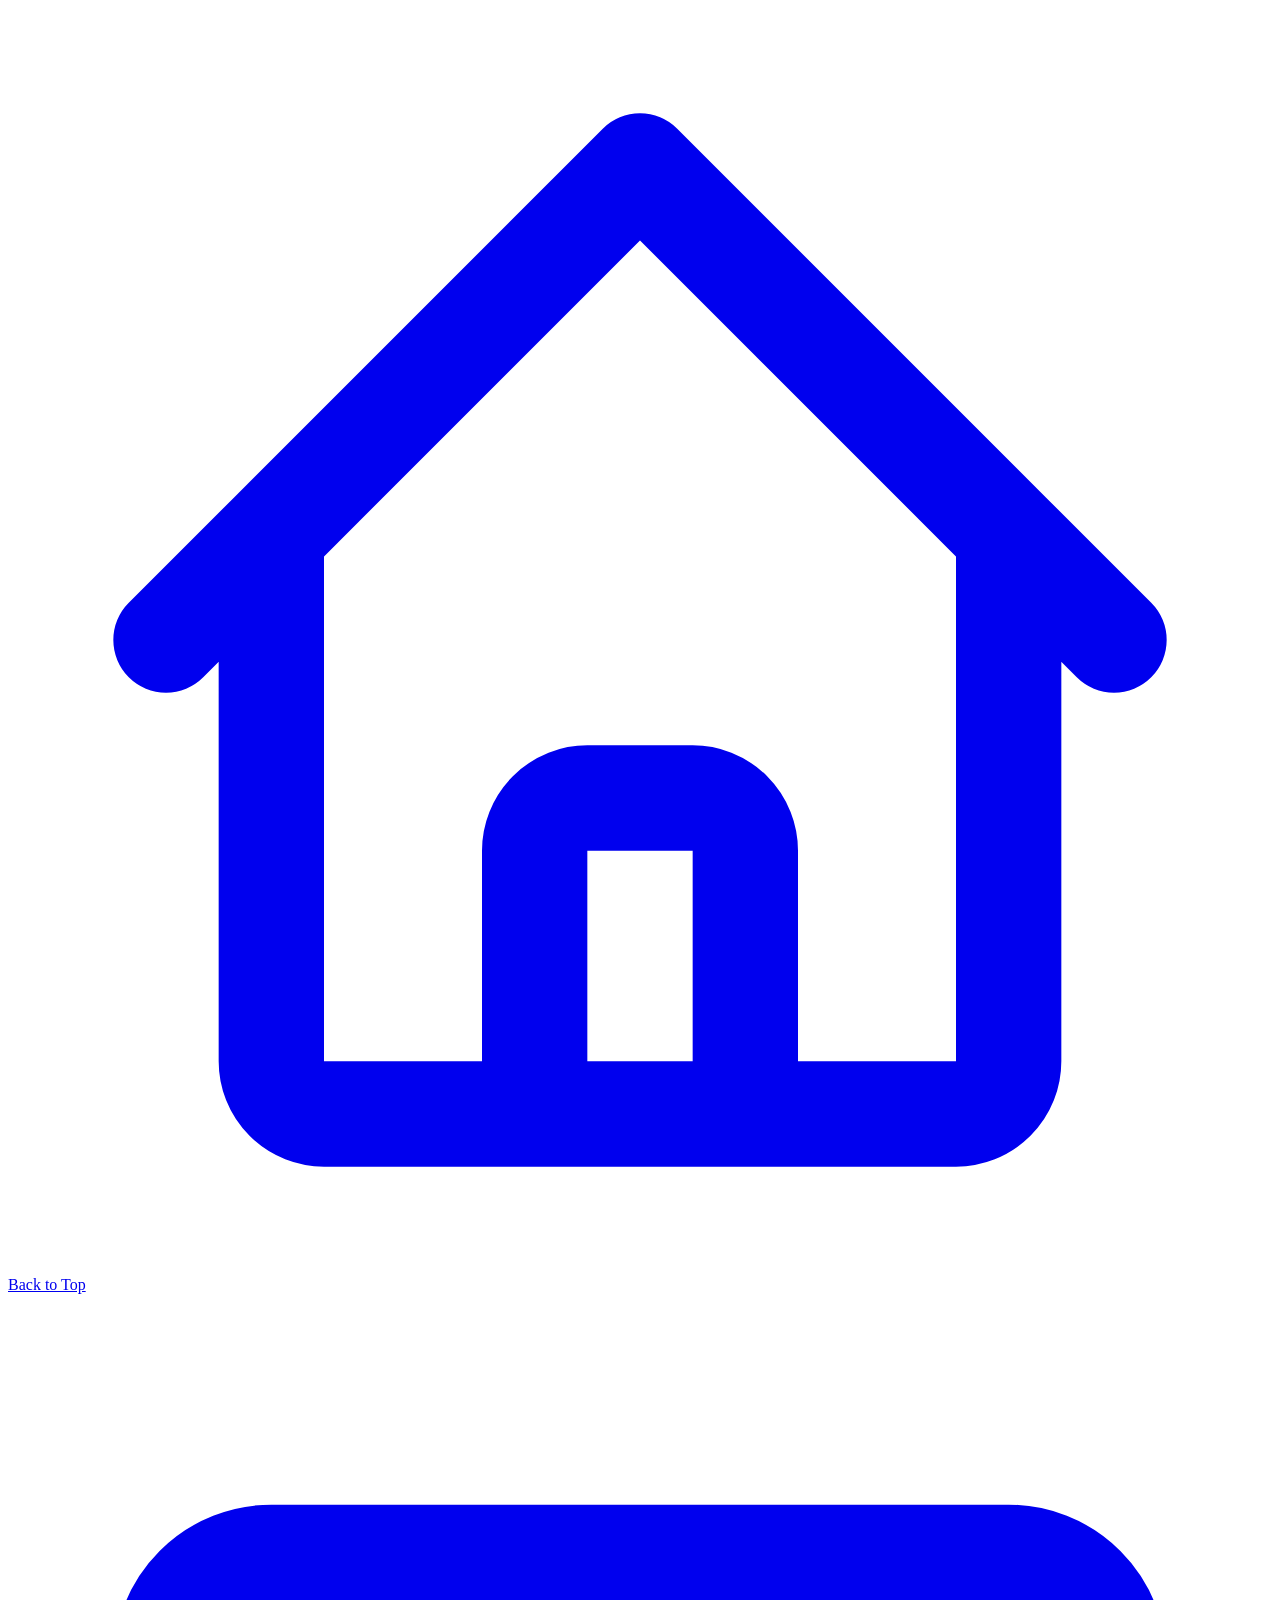
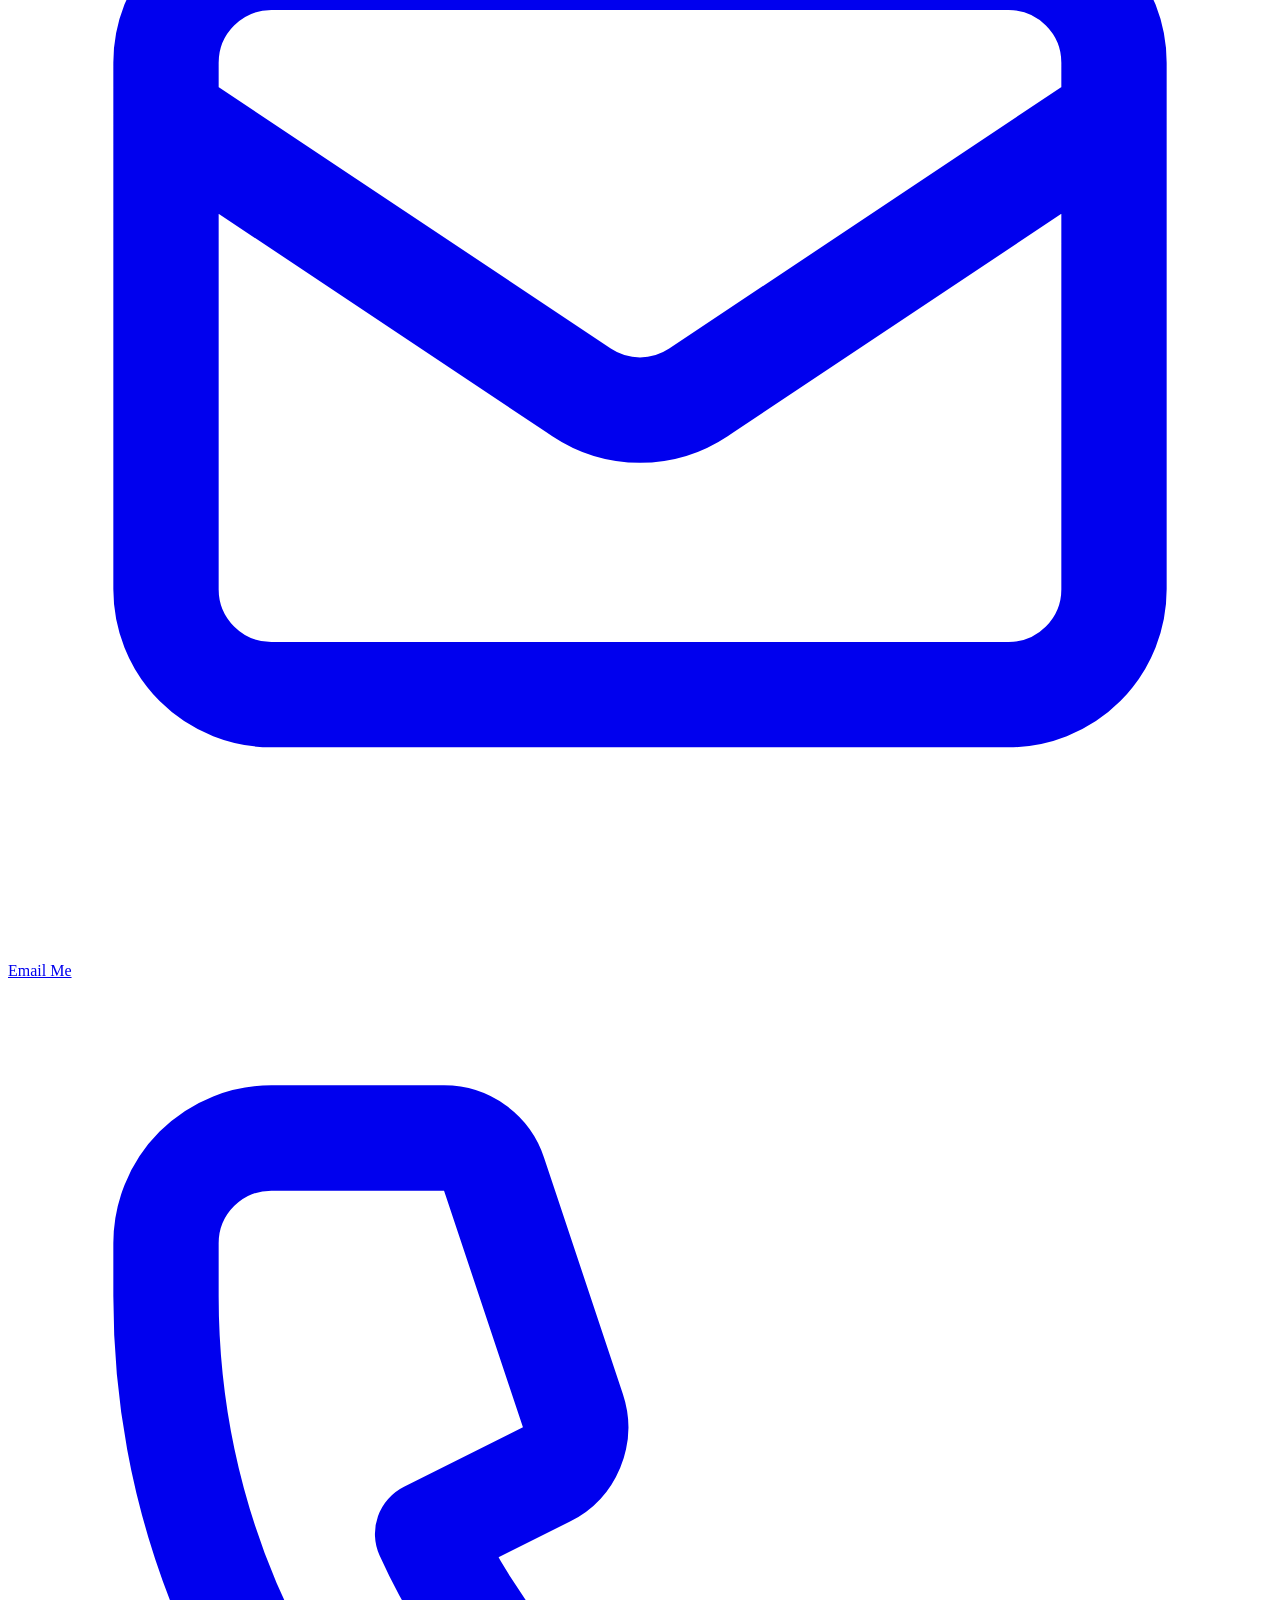
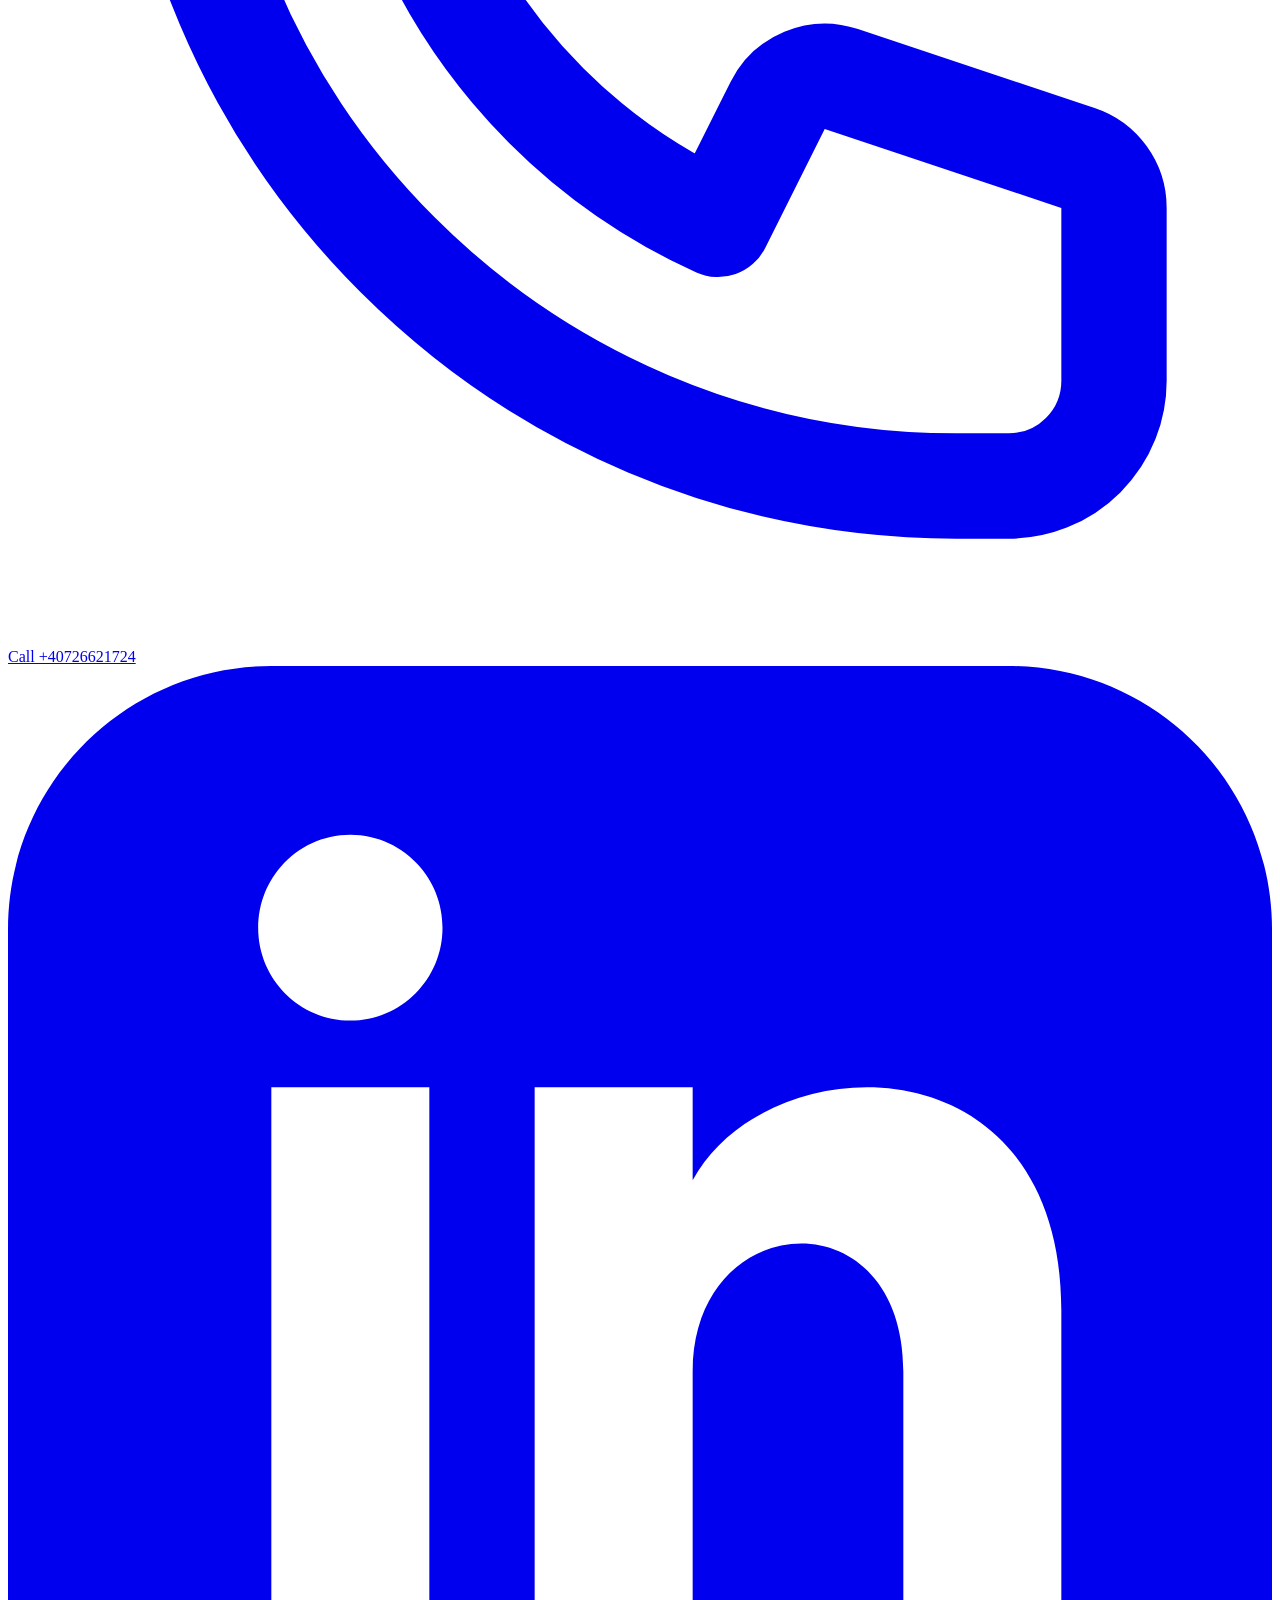
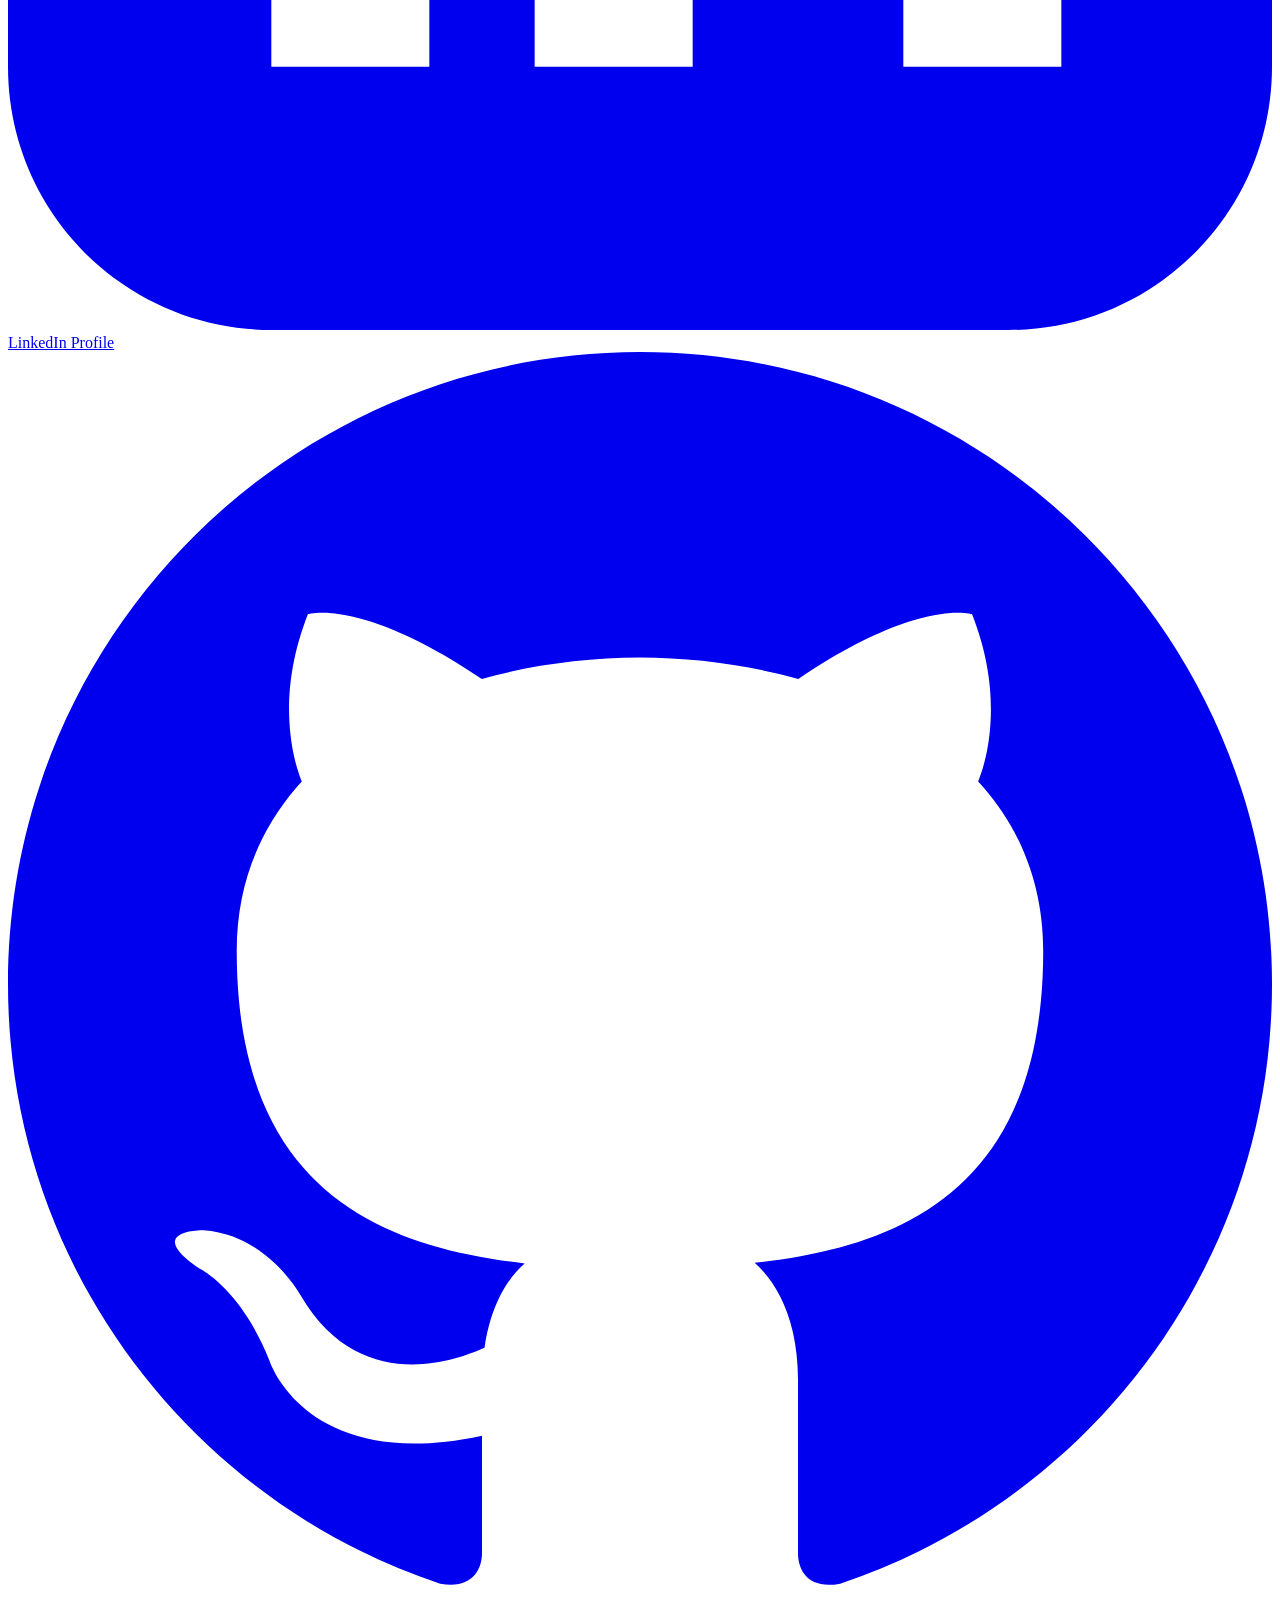
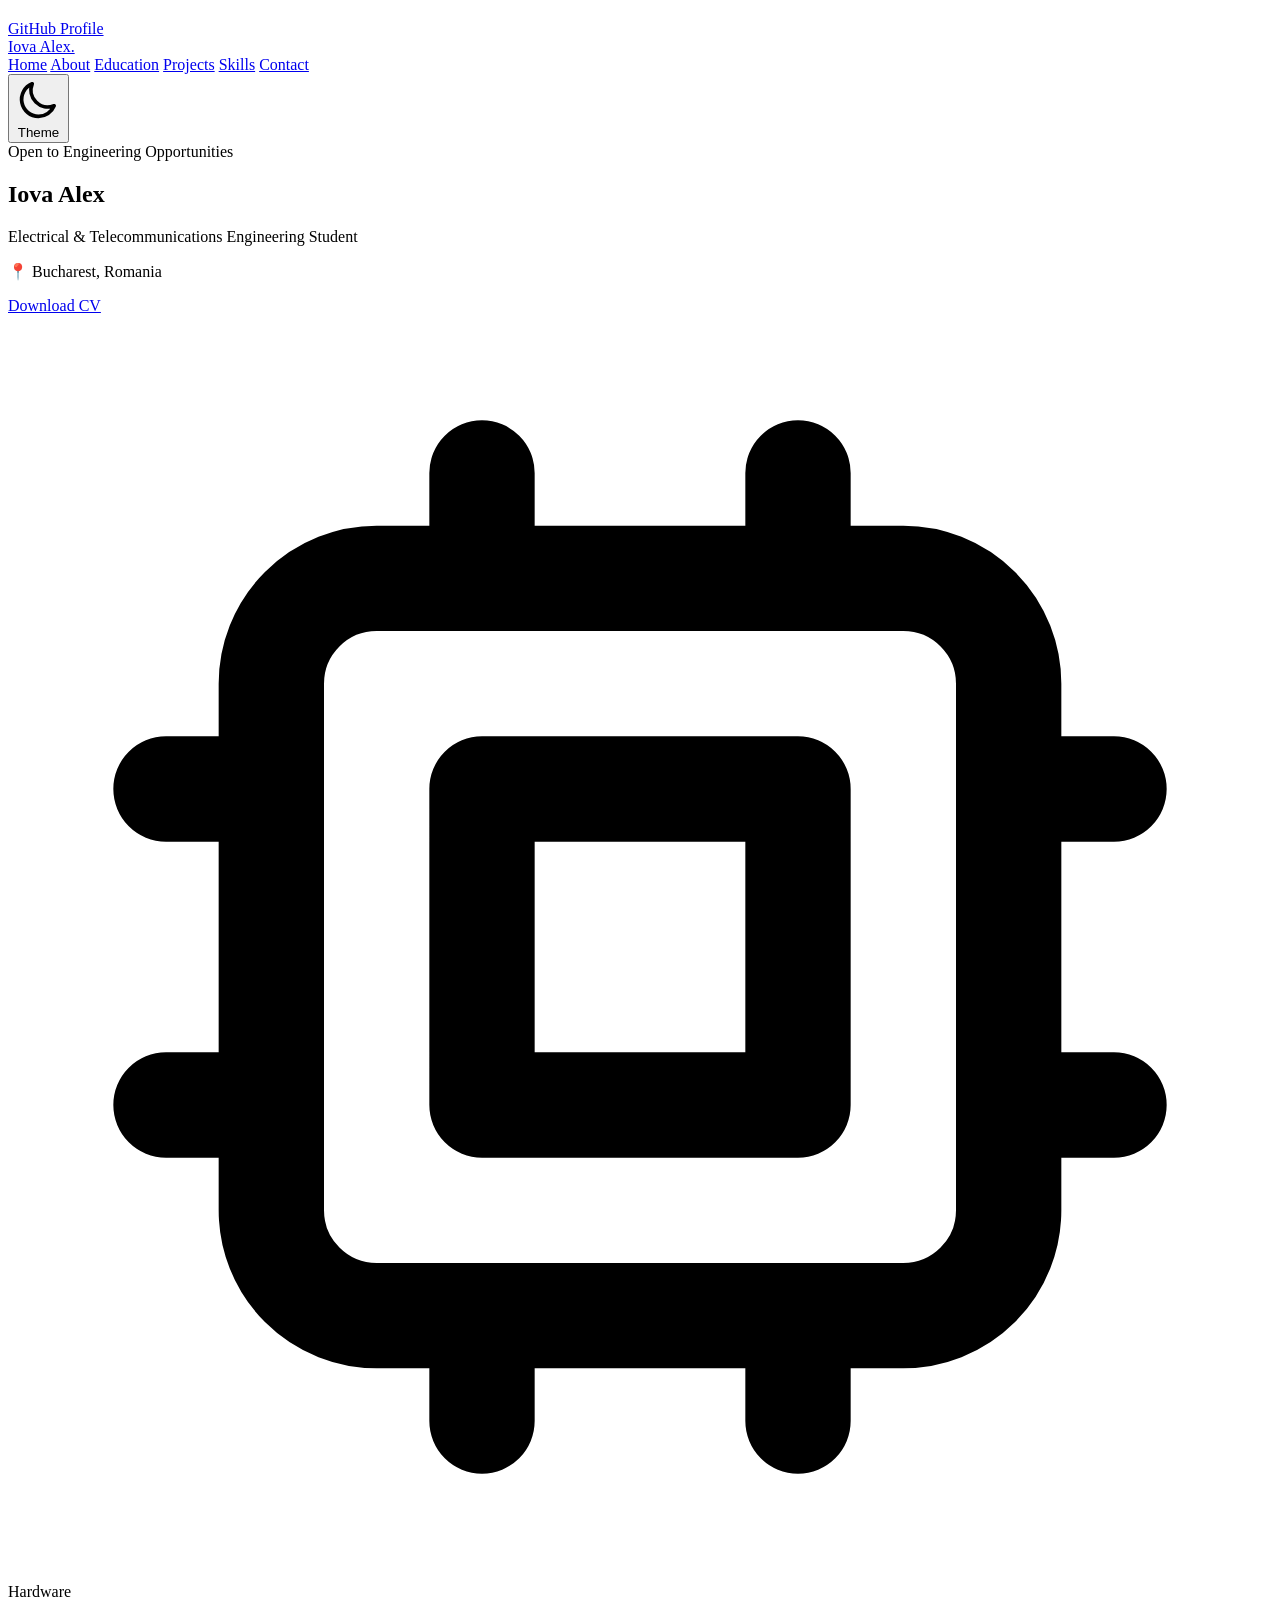
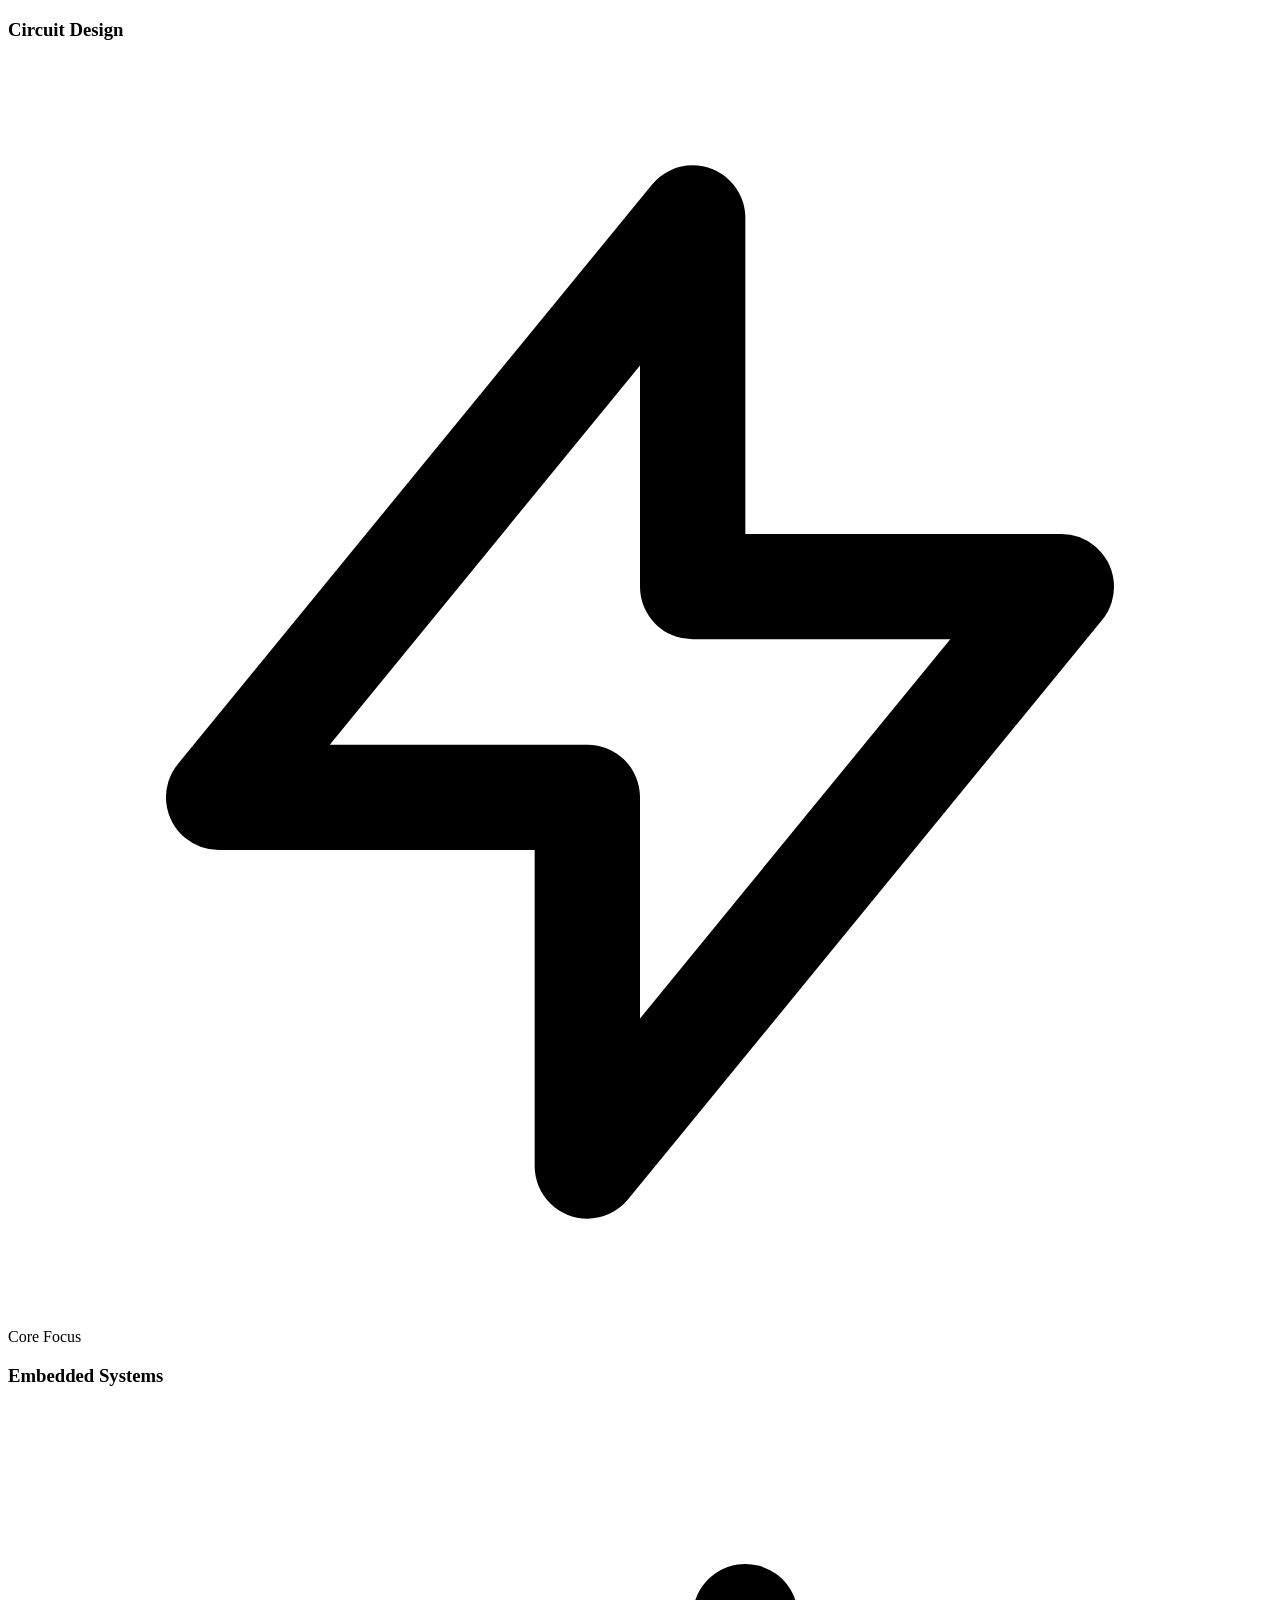
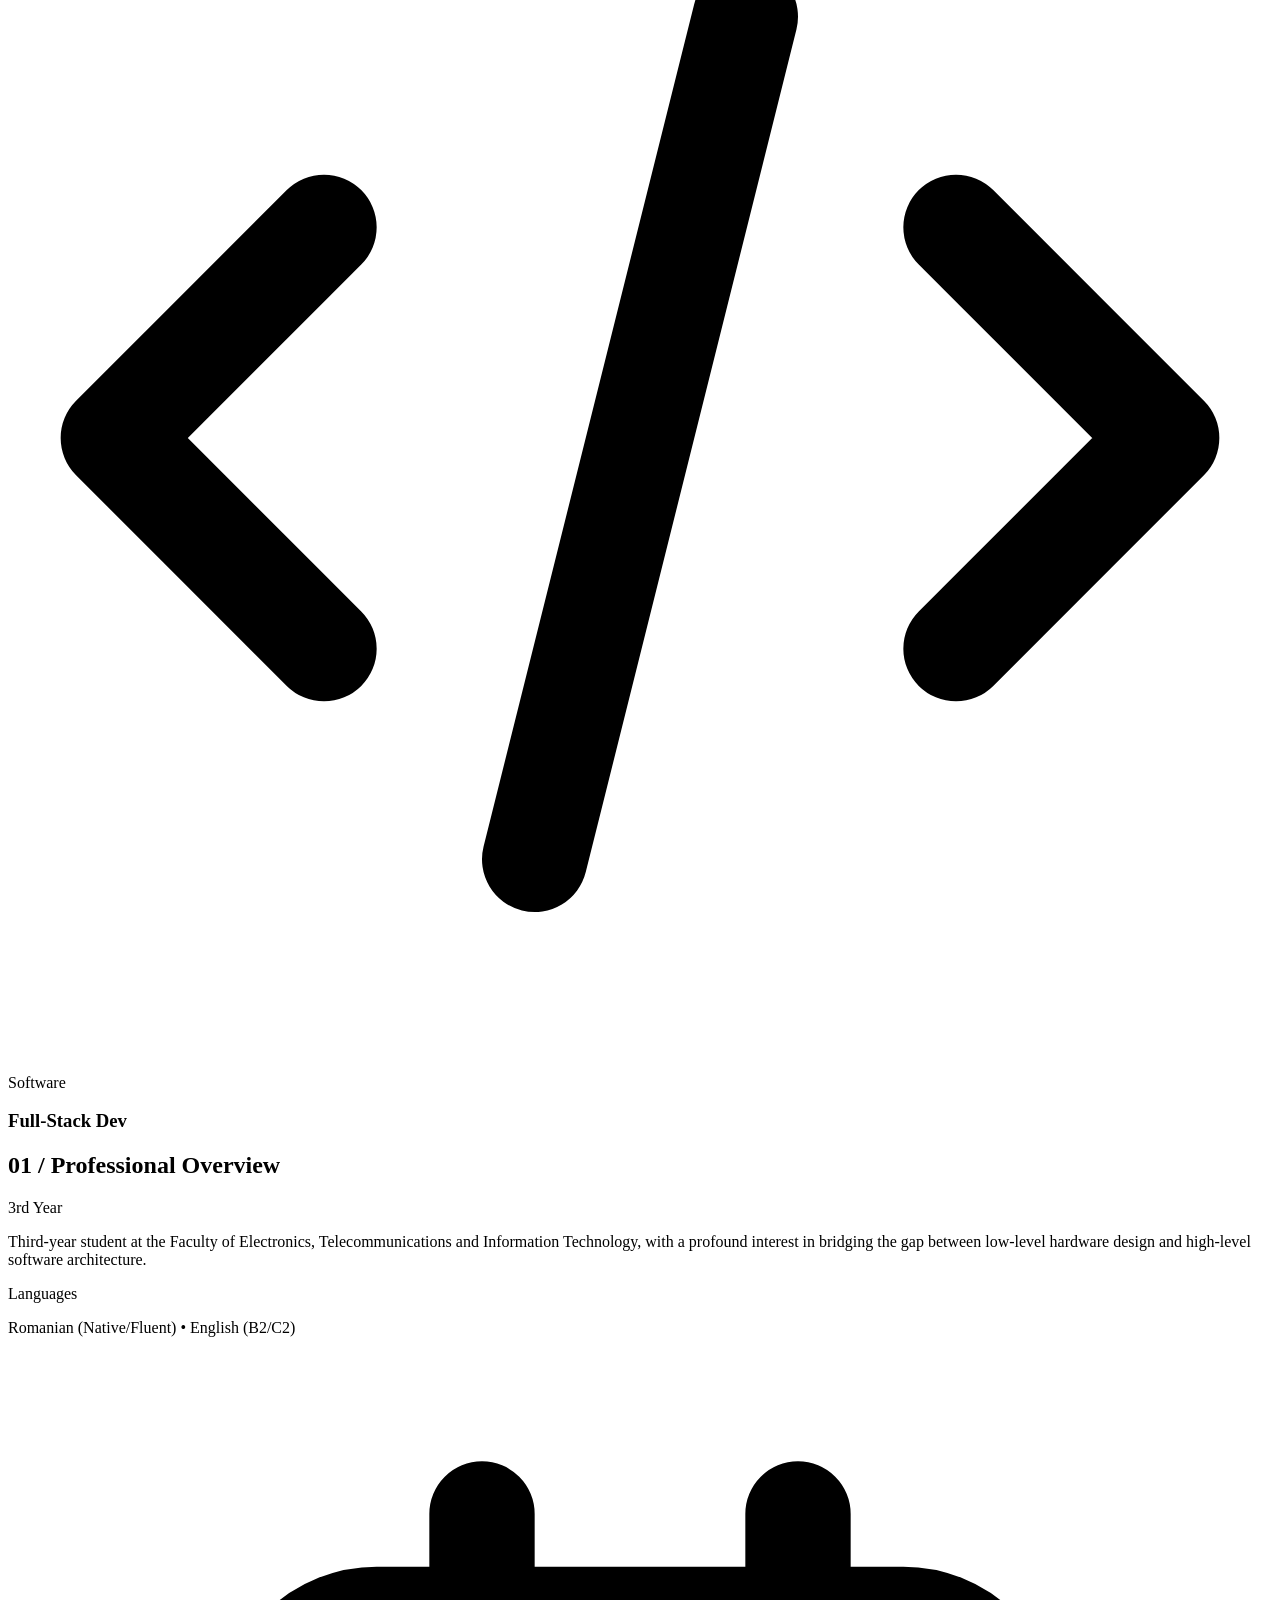
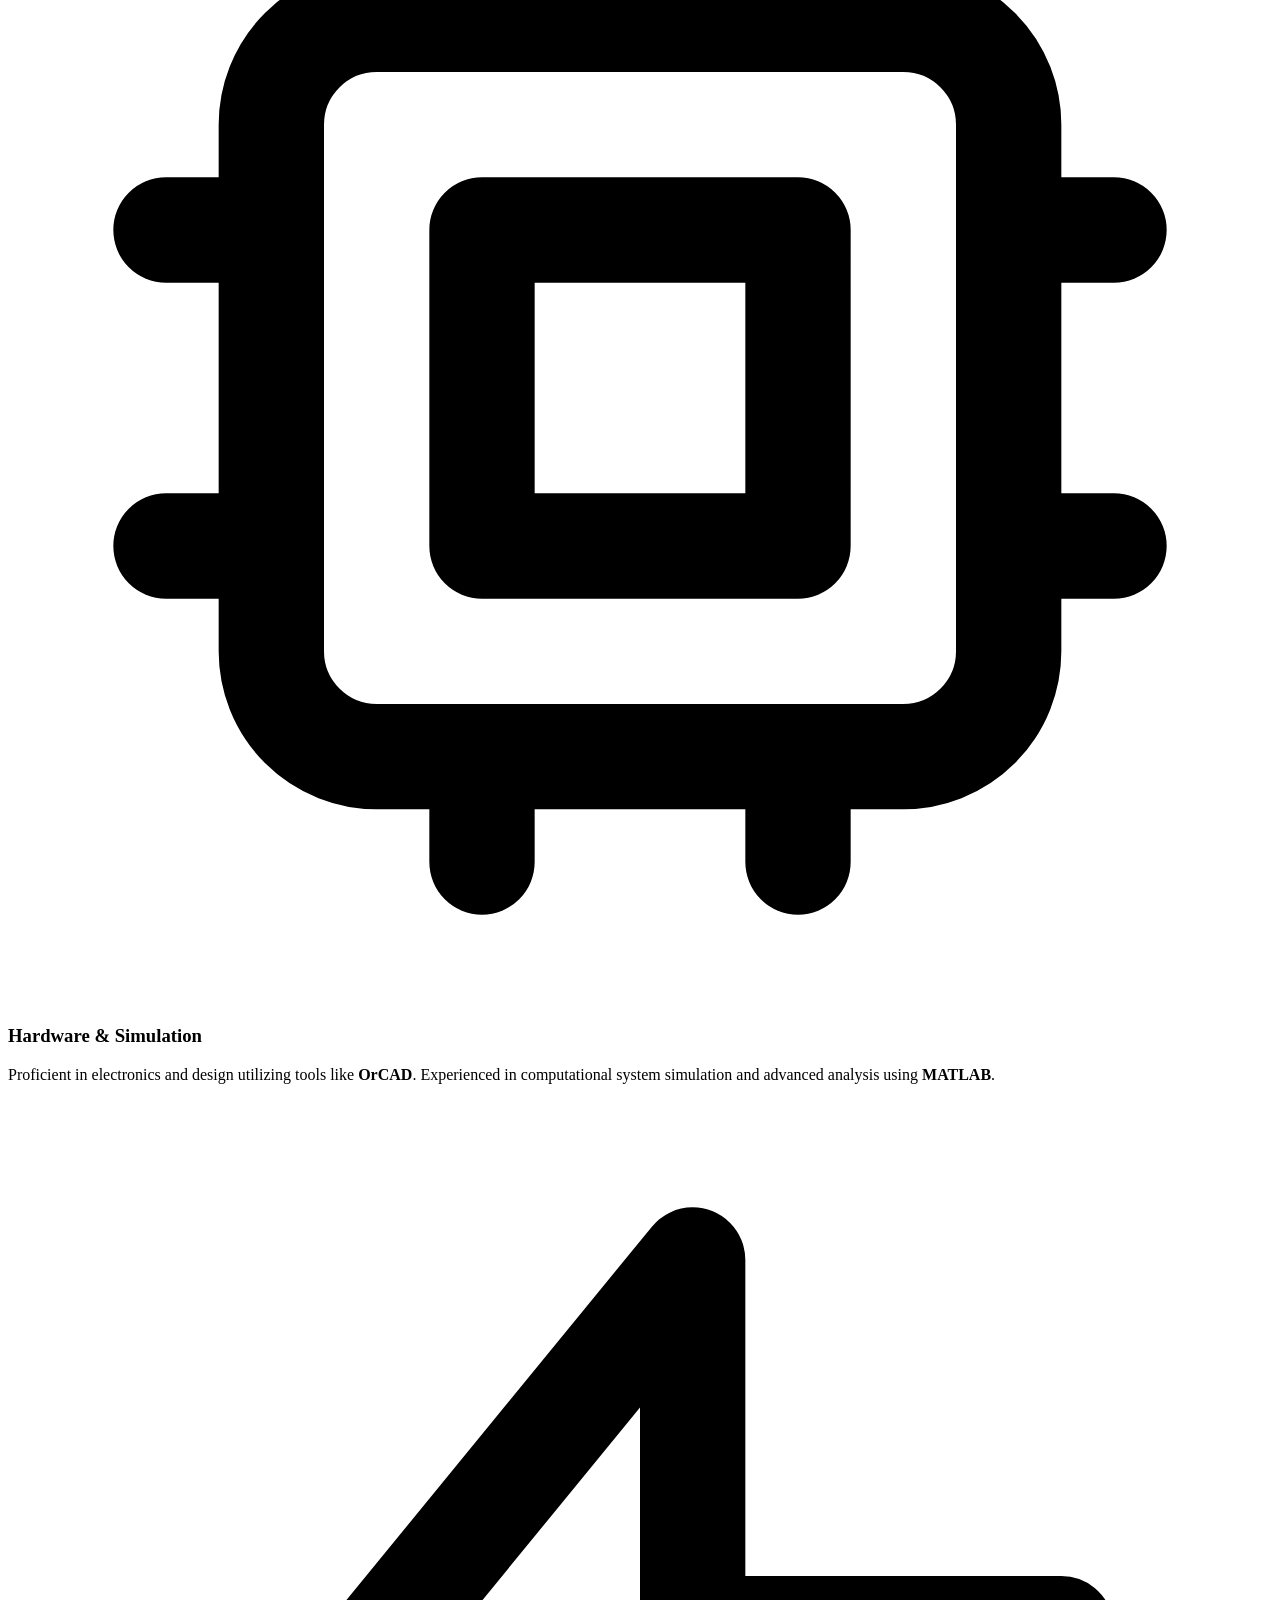
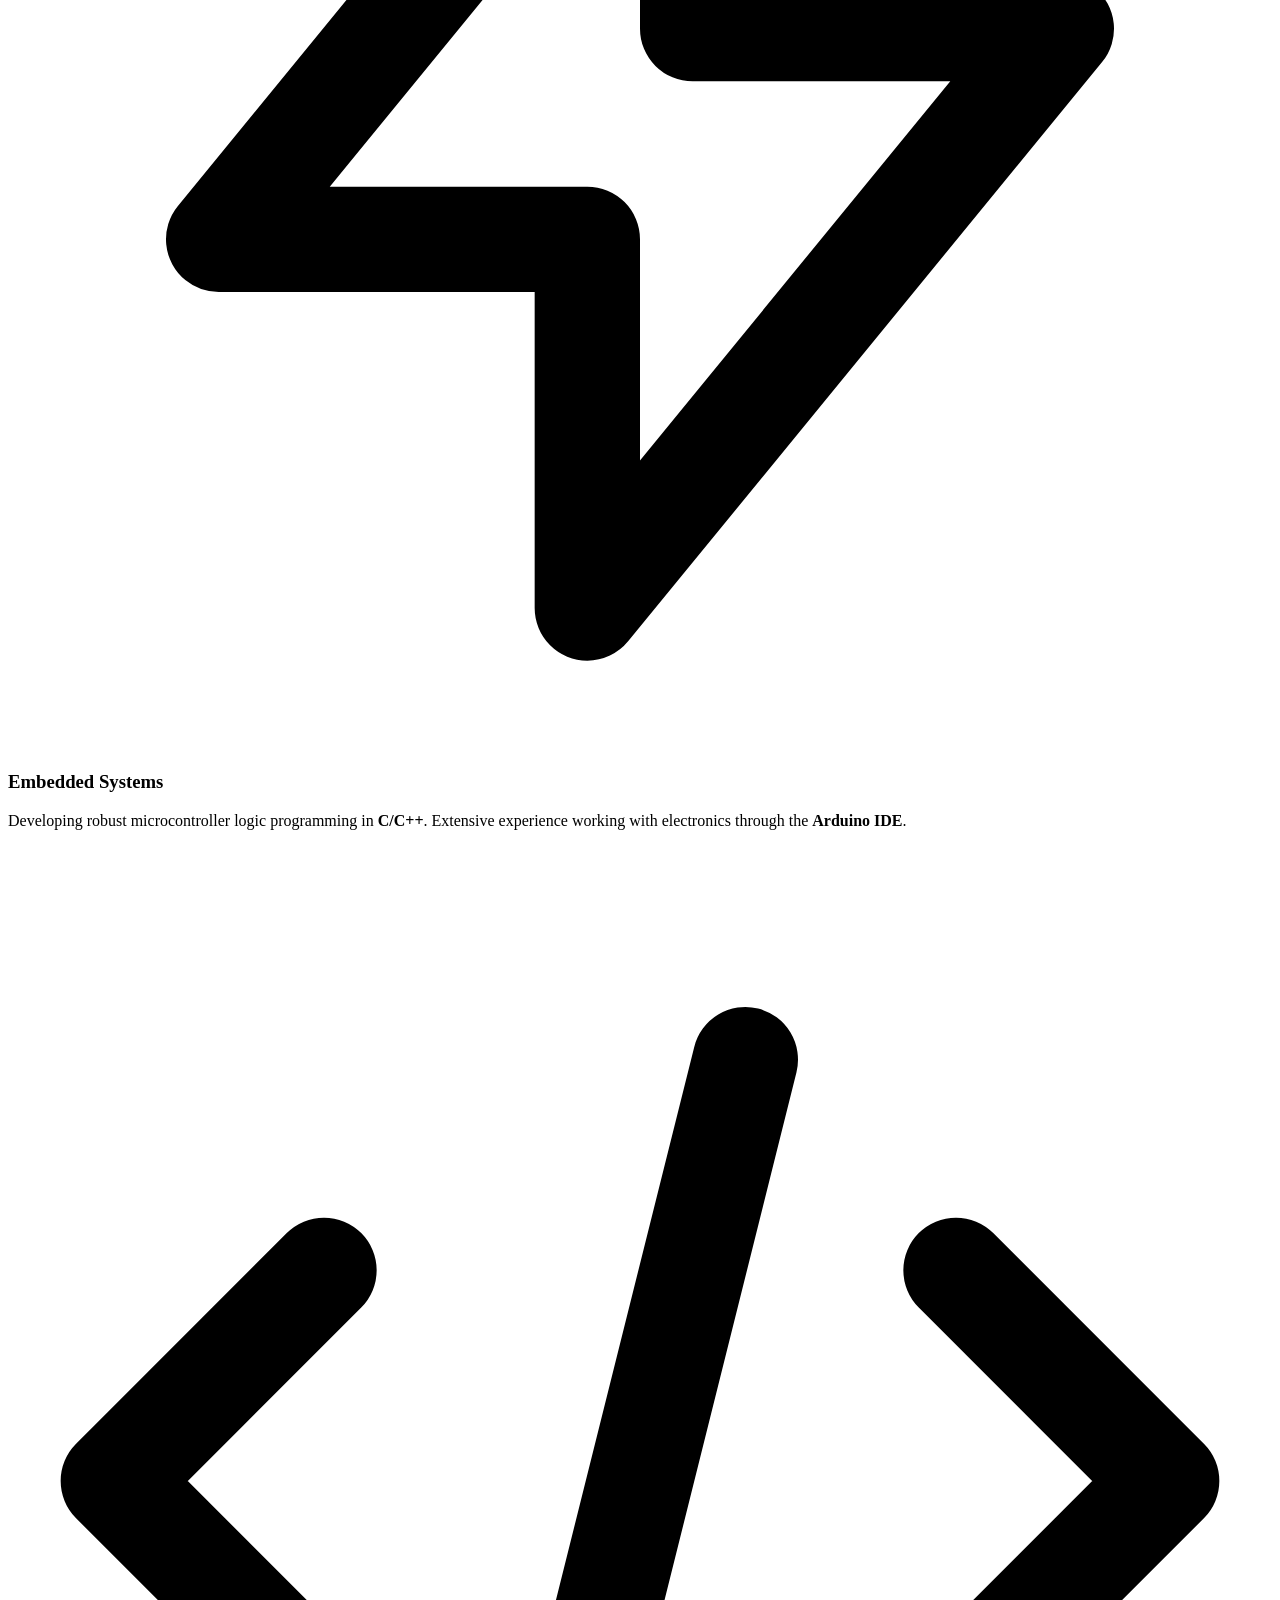
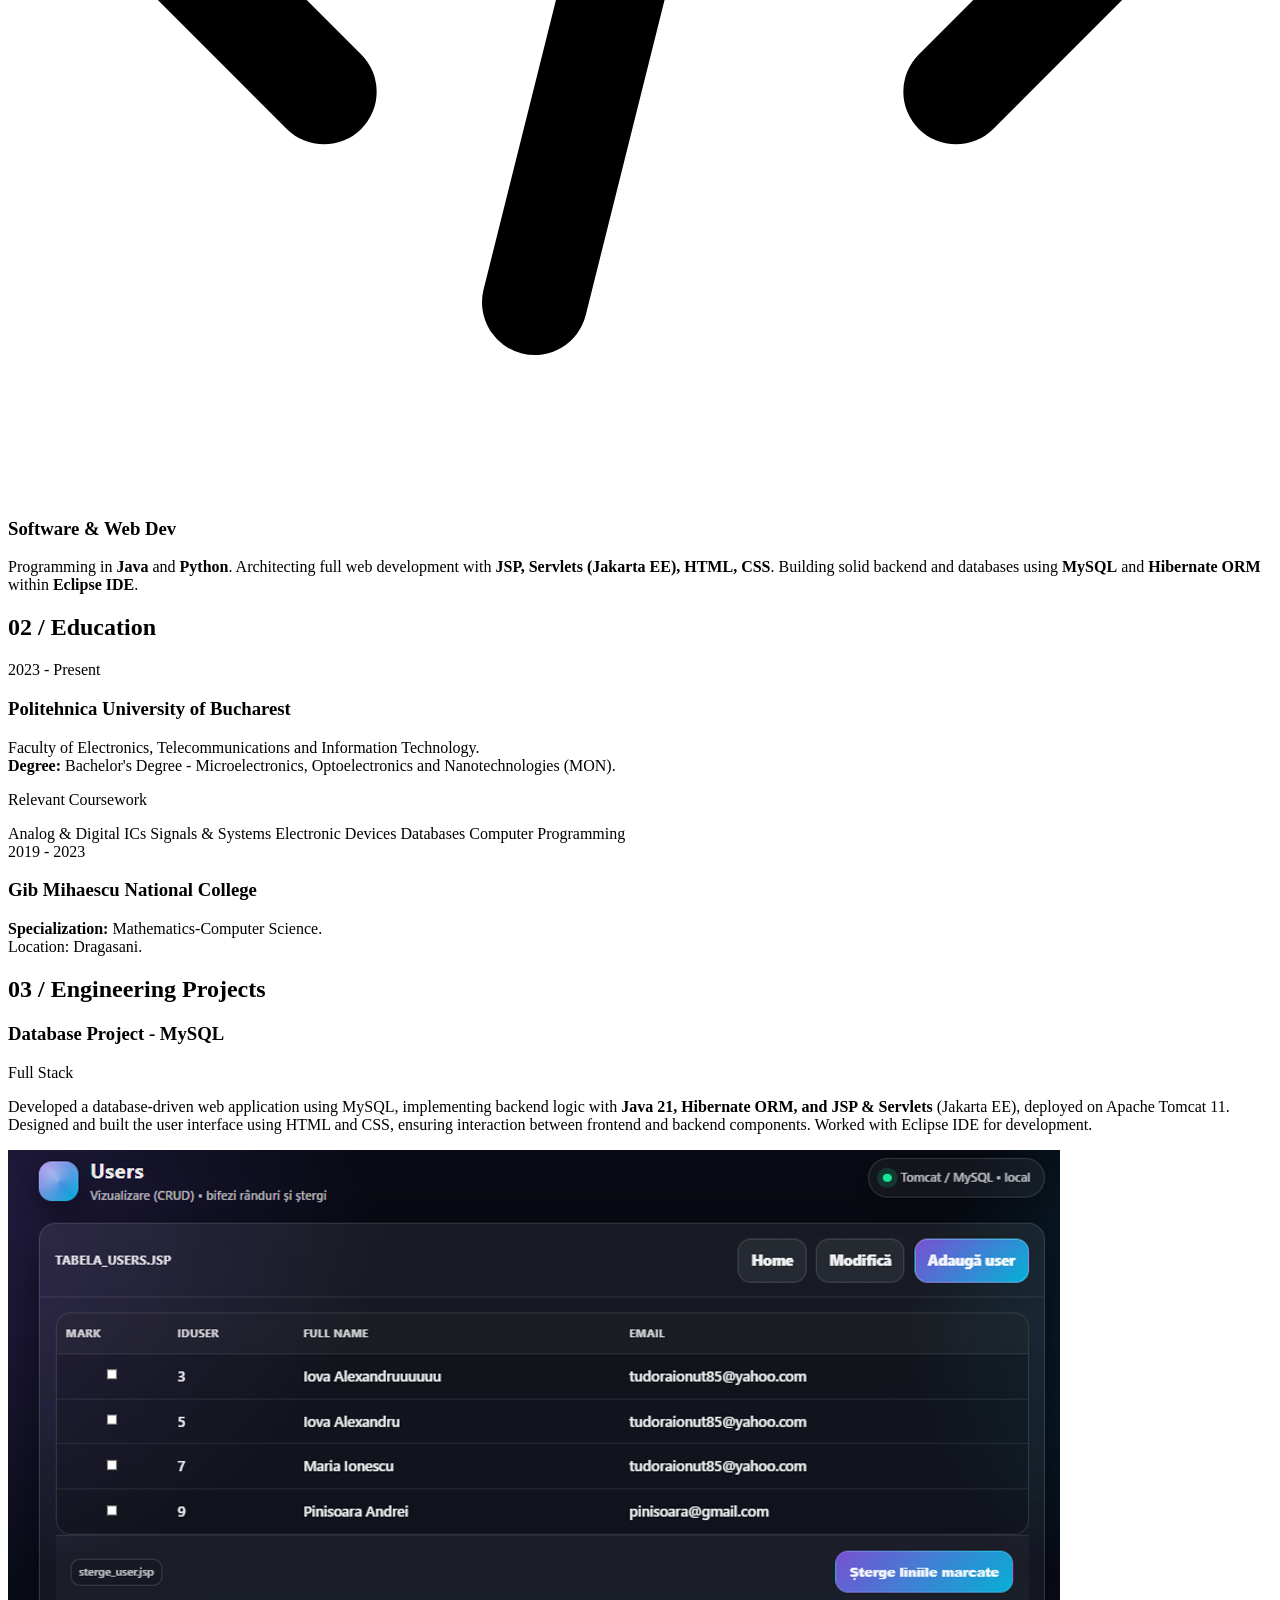
==== commit f5b60283: "Update index.html" ====
--- a/index.html
+++ b/index.html
@@ -293,48 +293,49 @@
     <div class="grid grid-cols-1 lg:grid-cols-12 gap-10">
       
       <div class="lg:col-span-7 bg-card border border-border rounded-2xl p-8 md:p-10 shadow-sm scroll-reveal delay-100 flex flex-col justify-center">
-        <p class="text-lg text-muted-foreground leading-relaxed mb-6">
-          Third-year student at the Faculty of Electronics, Telecommunications and Information Technology, with a profound interest in bridging the gap between low-level hardware design and high-level software architecture. 
+        <div class="inline-flex items-center gap-2 px-3 py-1 mb-6 border border-border rounded-full w-fit bg-secondary/50">
+          <span class="w-2 h-2 rounded-full bg-foreground"></span>
+          <span class="text-xs font-bold uppercase tracking-widest text-foreground">3rd Year</span>
+        </div>
+        <p class="text-2xl md:text-3xl text-foreground leading-snug font-light mb-6">
+          Third-year student at the Faculty of Electronics, Telecommunications and Information Technology, with a profound interest in bridging the gap between low-level hardware design and high-level software architecture.
         </p>
-        <p class="text-lg text-muted-foreground leading-relaxed mb-6">
-          I have strong knowledge of programming languages such as <strong class="text-foreground">C/C++, Python, and Java</strong>, along with practical experience in building robust <strong class="text-foreground">MySQL</strong> databases. My academic background covers the complete spectrum of embedded systems and electronics.
-        </p>
-        <div class="pt-6 border-t border-border mt-auto">
-          <p class="text-sm text-foreground font-semibold uppercase tracking-wider mb-1">Languages</p>
-          <p class="text-muted-foreground">Romanian (Native/Fluent) • English (B2/C2)</p>
-        </div>
-      </div>
-
-      <div class="lg:col-span-5 flex flex-col gap-6">
+        <div class="pt-6 border-t border-border mt-auto flex items-center gap-3">
+          <span class="text-xs text-foreground font-semibold uppercase tracking-wider bg-secondary px-2 py-1 rounded">Languages</span>
+          <p class="text-sm text-muted-foreground">Romanian (Native/Fluent) • English (B2/C2)</p>
+        </div>
+      </div>
+
+      <div class="lg:col-span-5 flex flex-col gap-5">
         
-        <div class="bg-gradient-to-br from-card to-background border border-border rounded-2xl p-8 shadow-sm hover-card-lift scroll-reveal delay-200 relative overflow-hidden group h-full">
+        <div class="bg-gradient-to-br from-card to-background border border-border rounded-2xl p-6 shadow-sm hover-card-lift scroll-reveal delay-200 relative overflow-hidden group h-full">
           <div class="absolute inset-0 bg-foreground/[0.02] opacity-0 group-hover:opacity-100 transition-opacity"></div>
-          <div class="flex items-center gap-3 mb-4">
-            <span class="px-3 py-1 bg-foreground text-background text-[10px] font-bold uppercase tracking-widest rounded-md">Hardware Engineering</span>
-          </div>
-          <h3 class="text-xl font-bold text-foreground mb-3">Simulation & PCB Design</h3>
+          <h3 class="text-lg font-bold text-foreground mb-3 flex items-center gap-2">
+            <svg class="w-5 h-5 text-muted-foreground" fill="none" stroke="currentColor" viewBox="0 0 24 24"><path stroke-linecap="round" stroke-linejoin="round" stroke-width="2" d="M9 3v2m6-2v2M9 19v2m6-2v2M5 9H3m2 6H3m18-6h-2m2 6h-2M7 19h10a2 2 0 002-2V7a2 2 0 00-2-2H7a2 2 0 00-2 2v10a2 2 0 002 2zM9 9h6v6H9V9z"></path></svg>
+            Hardware & Simulation
+          </h3>
           <p class="text-muted-foreground text-sm leading-relaxed">
-            Proficient in advanced circuit design, schematic capture, and PCB layout utilizing <strong class="text-foreground">OrCAD</strong>. Strong analytical background in <strong class="text-foreground">MATLAB</strong> for complex system simulation, signal processing, and low-frequency voltage analysis.
+            Proficient in electronics and design utilizing tools like <strong class="text-foreground">OrCAD</strong>. Experienced in computational system simulation and advanced analysis using <strong class="text-foreground">MATLAB</strong>.
           </p>
         </div>
 
-        <div class="bg-card border border-border rounded-2xl p-8 shadow-sm hover-card-lift scroll-reveal delay-300 relative h-full">
-          <div class="flex items-center gap-3 mb-4">
-            <span class="px-3 py-1 bg-secondary text-foreground border border-border text-[10px] font-bold uppercase tracking-widest rounded-md">Embedded</span>
-          </div>
-          <h3 class="text-xl font-bold text-foreground mb-3">Microcontrollers</h3>
+        <div class="bg-card border border-border rounded-2xl p-6 shadow-sm hover-card-lift scroll-reveal delay-300 relative h-full">
+          <h3 class="text-lg font-bold text-foreground mb-3 flex items-center gap-2">
+            <svg class="w-5 h-5 text-muted-foreground" fill="none" stroke="currentColor" viewBox="0 0 24 24"><path stroke-linecap="round" stroke-linejoin="round" stroke-width="2" d="M13 10V3L4 14h7v7l9-11h-7z"></path></svg>
+            Embedded Systems
+          </h3>
           <p class="text-muted-foreground text-sm leading-relaxed">
-            Hands-on experience with hardware integration and IoT protocols using <strong class="text-foreground">ESP32</strong> and <strong class="text-foreground">Arduino IDE</strong>. Expertise in sensor interfacing and GSM communications (AT commands).
+            Developing robust microcontroller logic programming in <strong class="text-foreground">C/C++</strong>. Extensive experience working with electronics through the <strong class="text-foreground">Arduino IDE</strong>.
           </p>
         </div>
 
-        <div class="bg-card border border-border rounded-2xl p-8 shadow-sm hover-card-lift scroll-reveal delay-400 relative h-full">
-          <div class="flex items-center gap-3 mb-4">
-            <span class="px-3 py-1 bg-secondary text-foreground border border-border text-[10px] font-bold uppercase tracking-widest rounded-md">Software Engineering</span>
-          </div>
-          <h3 class="text-xl font-bold text-foreground mb-3">Backend & Databases</h3>
+        <div class="bg-card border border-border rounded-2xl p-6 shadow-sm hover-card-lift scroll-reveal delay-400 relative h-full">
+          <h3 class="text-lg font-bold text-foreground mb-3 flex items-center gap-2">
+            <svg class="w-5 h-5 text-muted-foreground" fill="none" stroke="currentColor" viewBox="0 0 24 24"><path stroke-linecap="round" stroke-linejoin="round" stroke-width="2" d="M10 20l4-16m4 4l4 4-4 4M6 16l-4-4 4-4"></path></svg>
+            Software & Web Dev
+          </h3>
           <p class="text-muted-foreground text-sm leading-relaxed">
-            Architecting database-driven applications using <strong class="text-foreground">Java, Hibernate ORM, and Jakarta EE (JSP/Servlets)</strong>. Proficient in relational database management with <strong class="text-foreground">MySQL</strong> and structuring reliable backend logic.
+            Programming in <strong class="text-foreground">Java</strong> and <strong class="text-foreground">Python</strong>. Architecting full web development with <strong class="text-foreground">JSP, Servlets (Jakarta EE), HTML, CSS</strong>. Building solid backend and databases using <strong class="text-foreground">MySQL</strong> and <strong class="text-foreground">Hibernate ORM</strong> within <strong class="text-foreground">Eclipse IDE</strong>.
           </p>
         </div>
 
@@ -564,7 +565,7 @@
 </section>
 
 <footer class="py-10 text-center border-t border-border text-sm font-medium text-muted-foreground bg-background">
-  <p>© 2026 IOVA DUMITRU-ALEXANDRU</p>
+  <p>© 2026 Iova Alex</p>
   <p class="mt-2 text-xs opacity-60">Engineered for the future.</p>
 </footer>
 
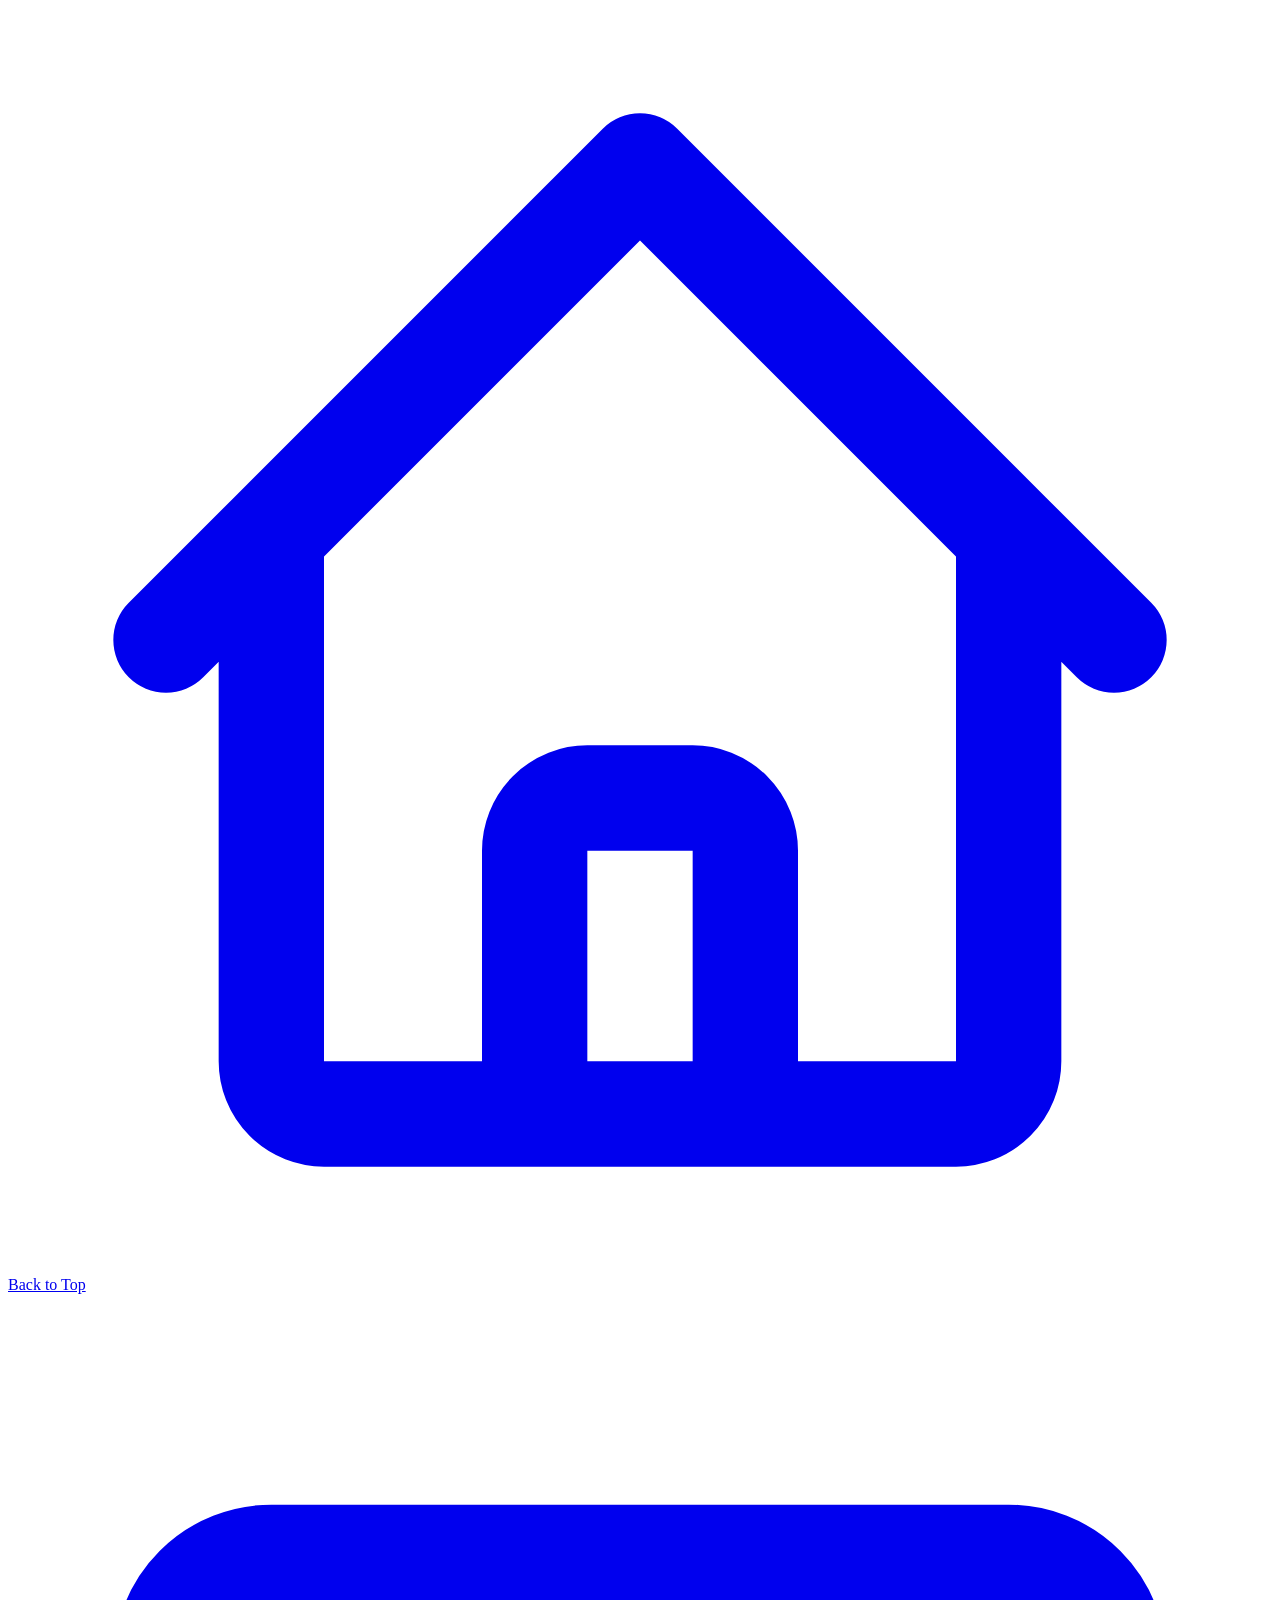
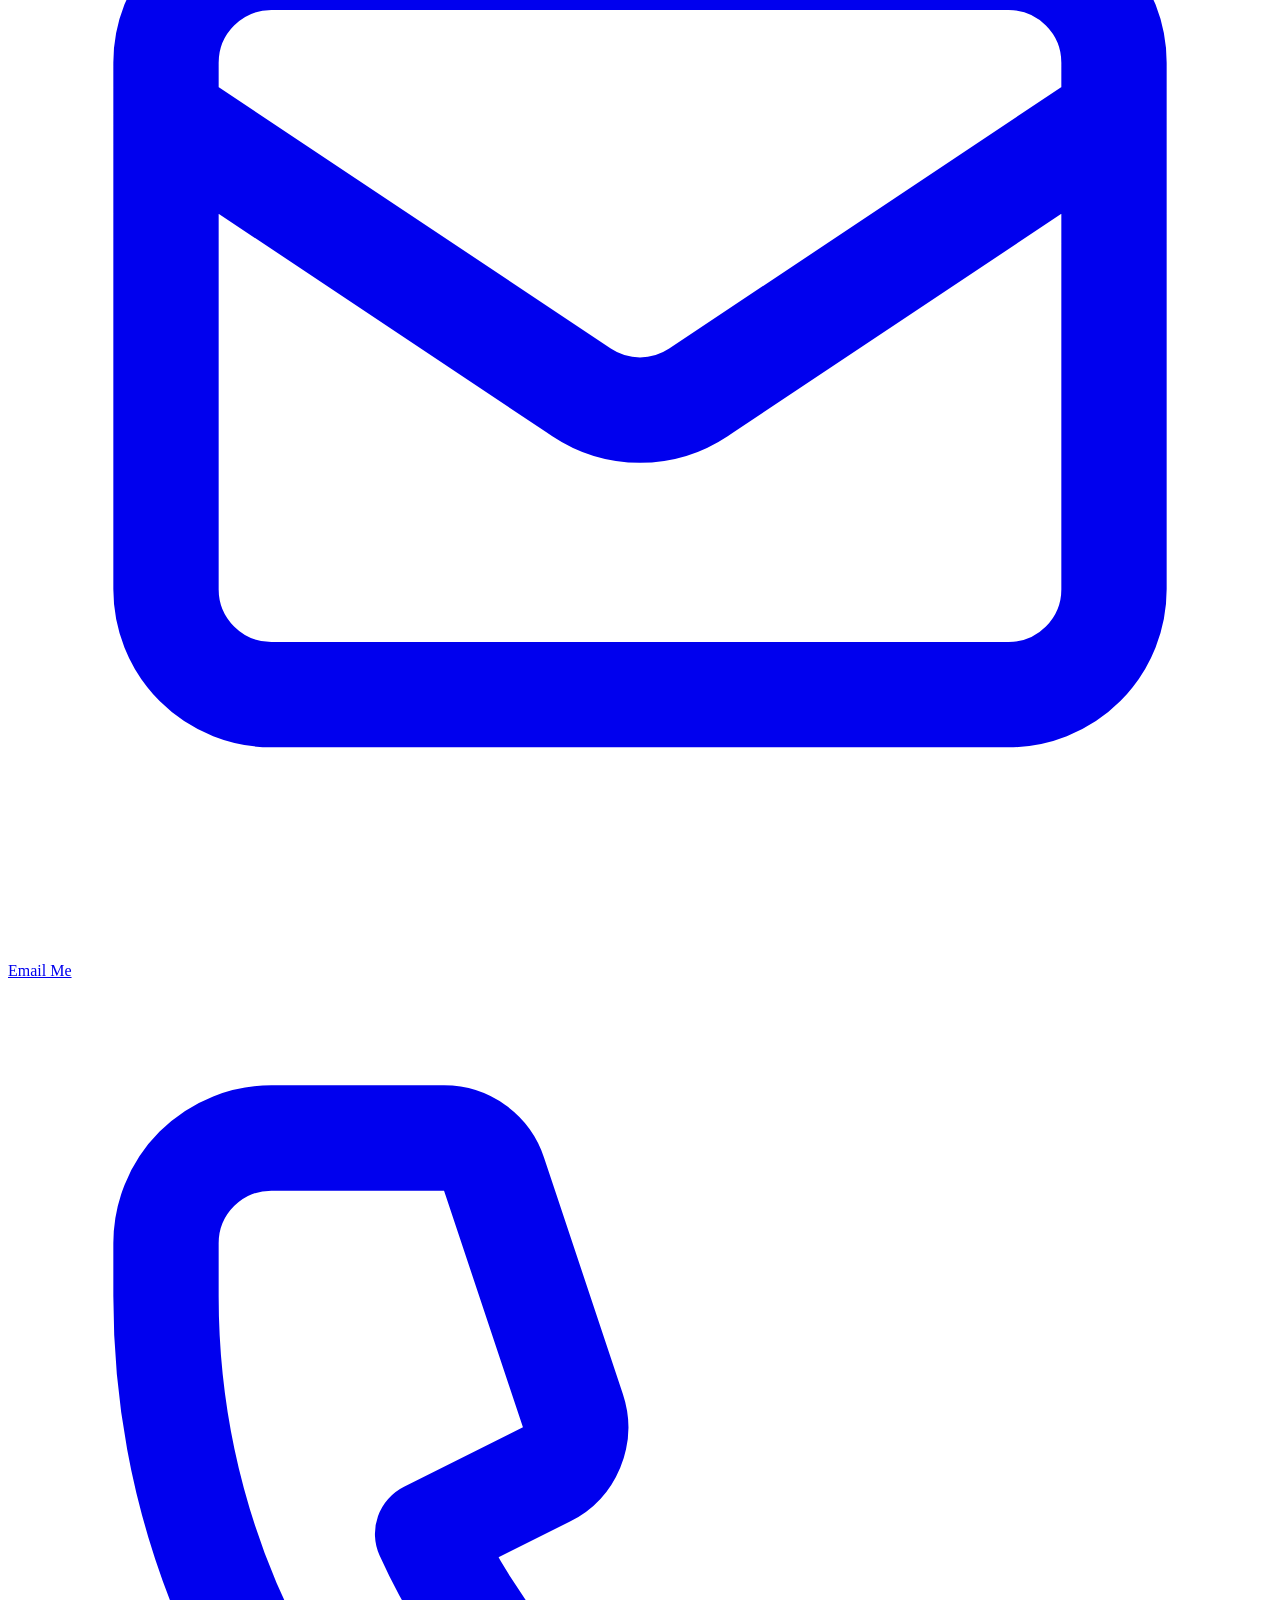
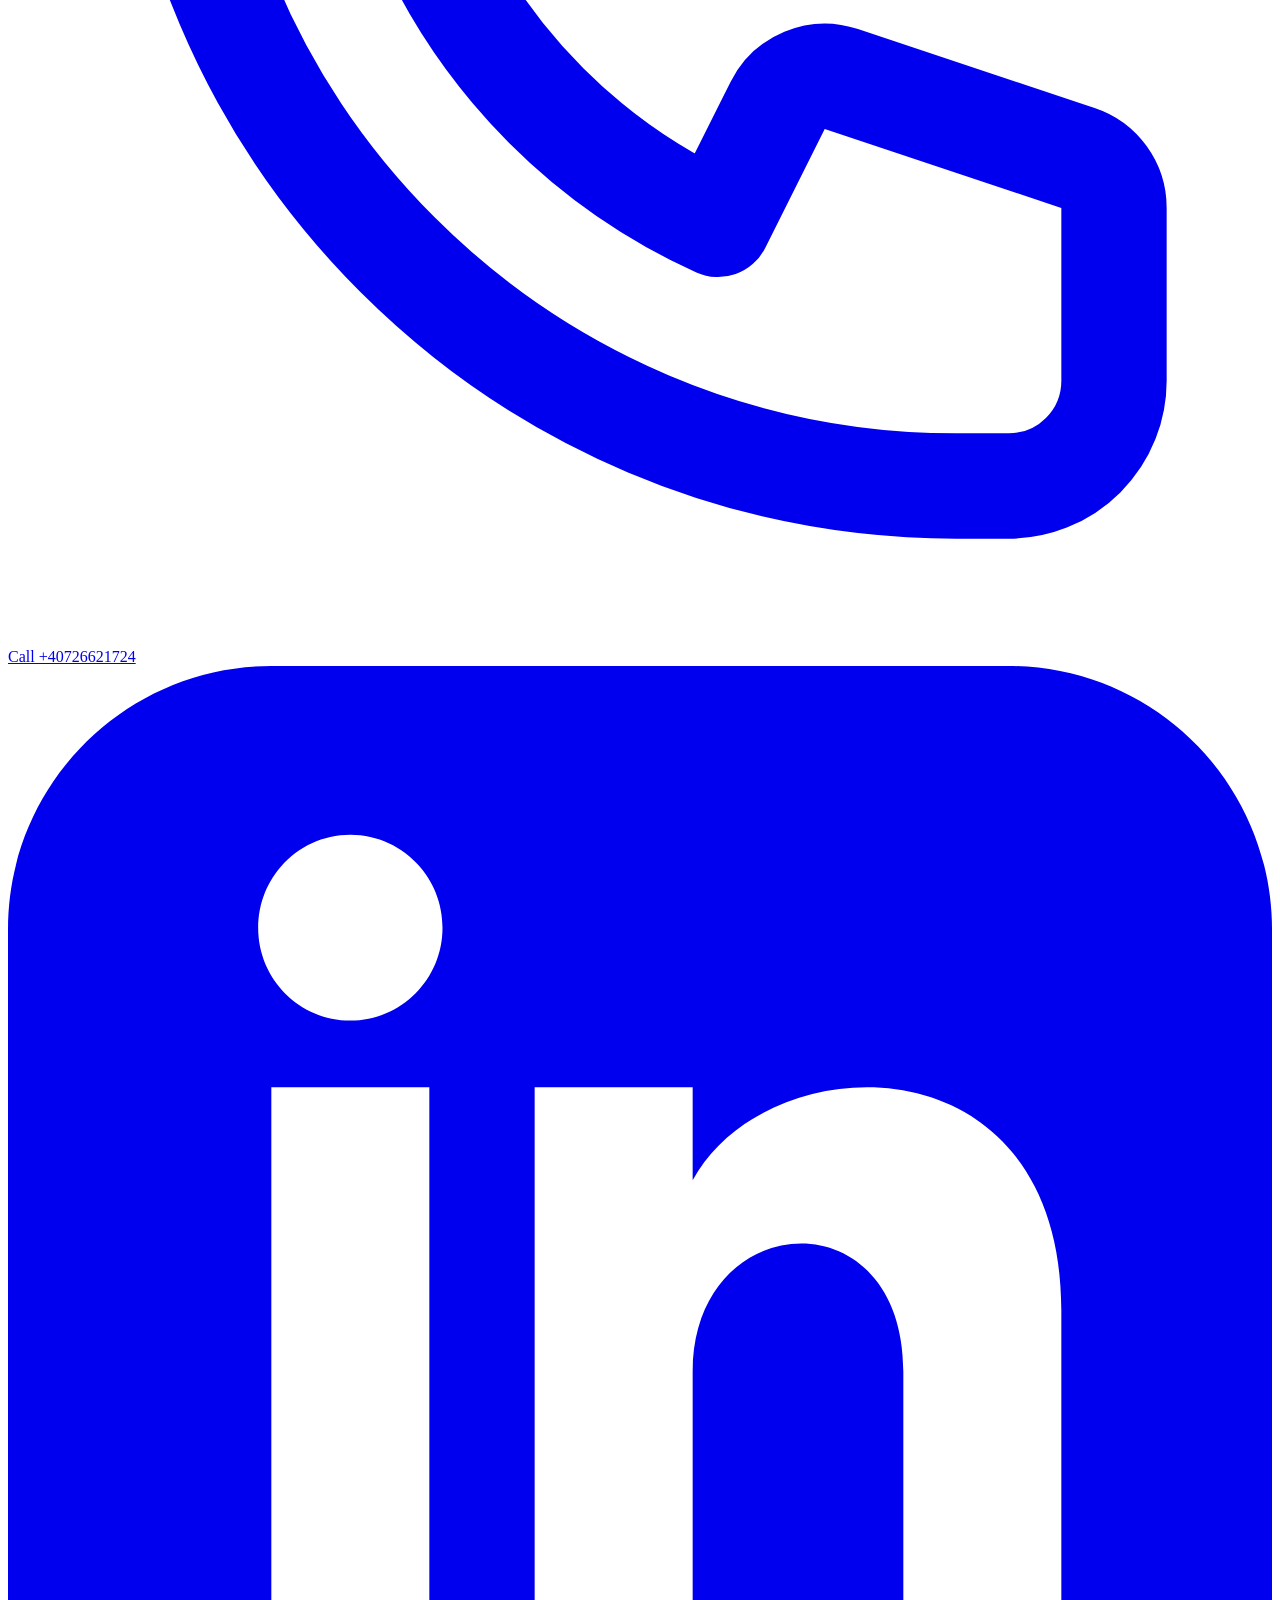
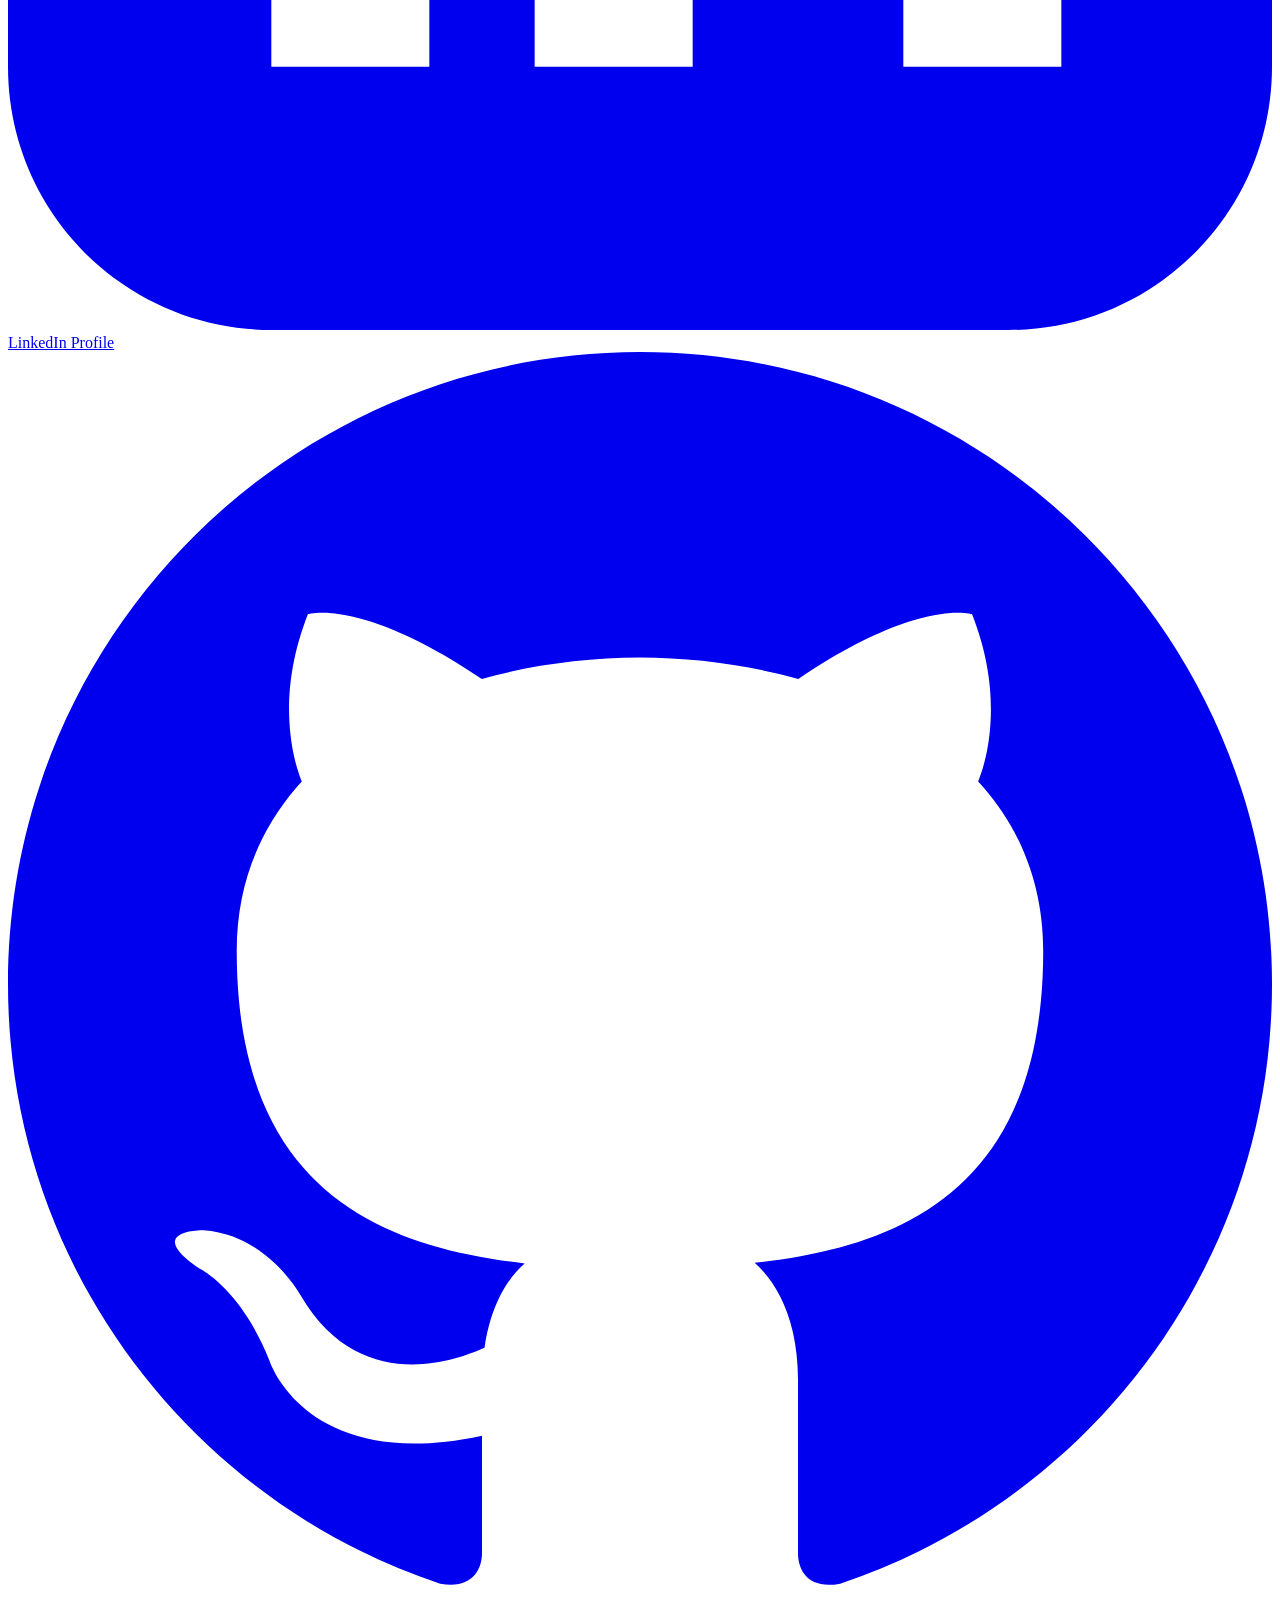
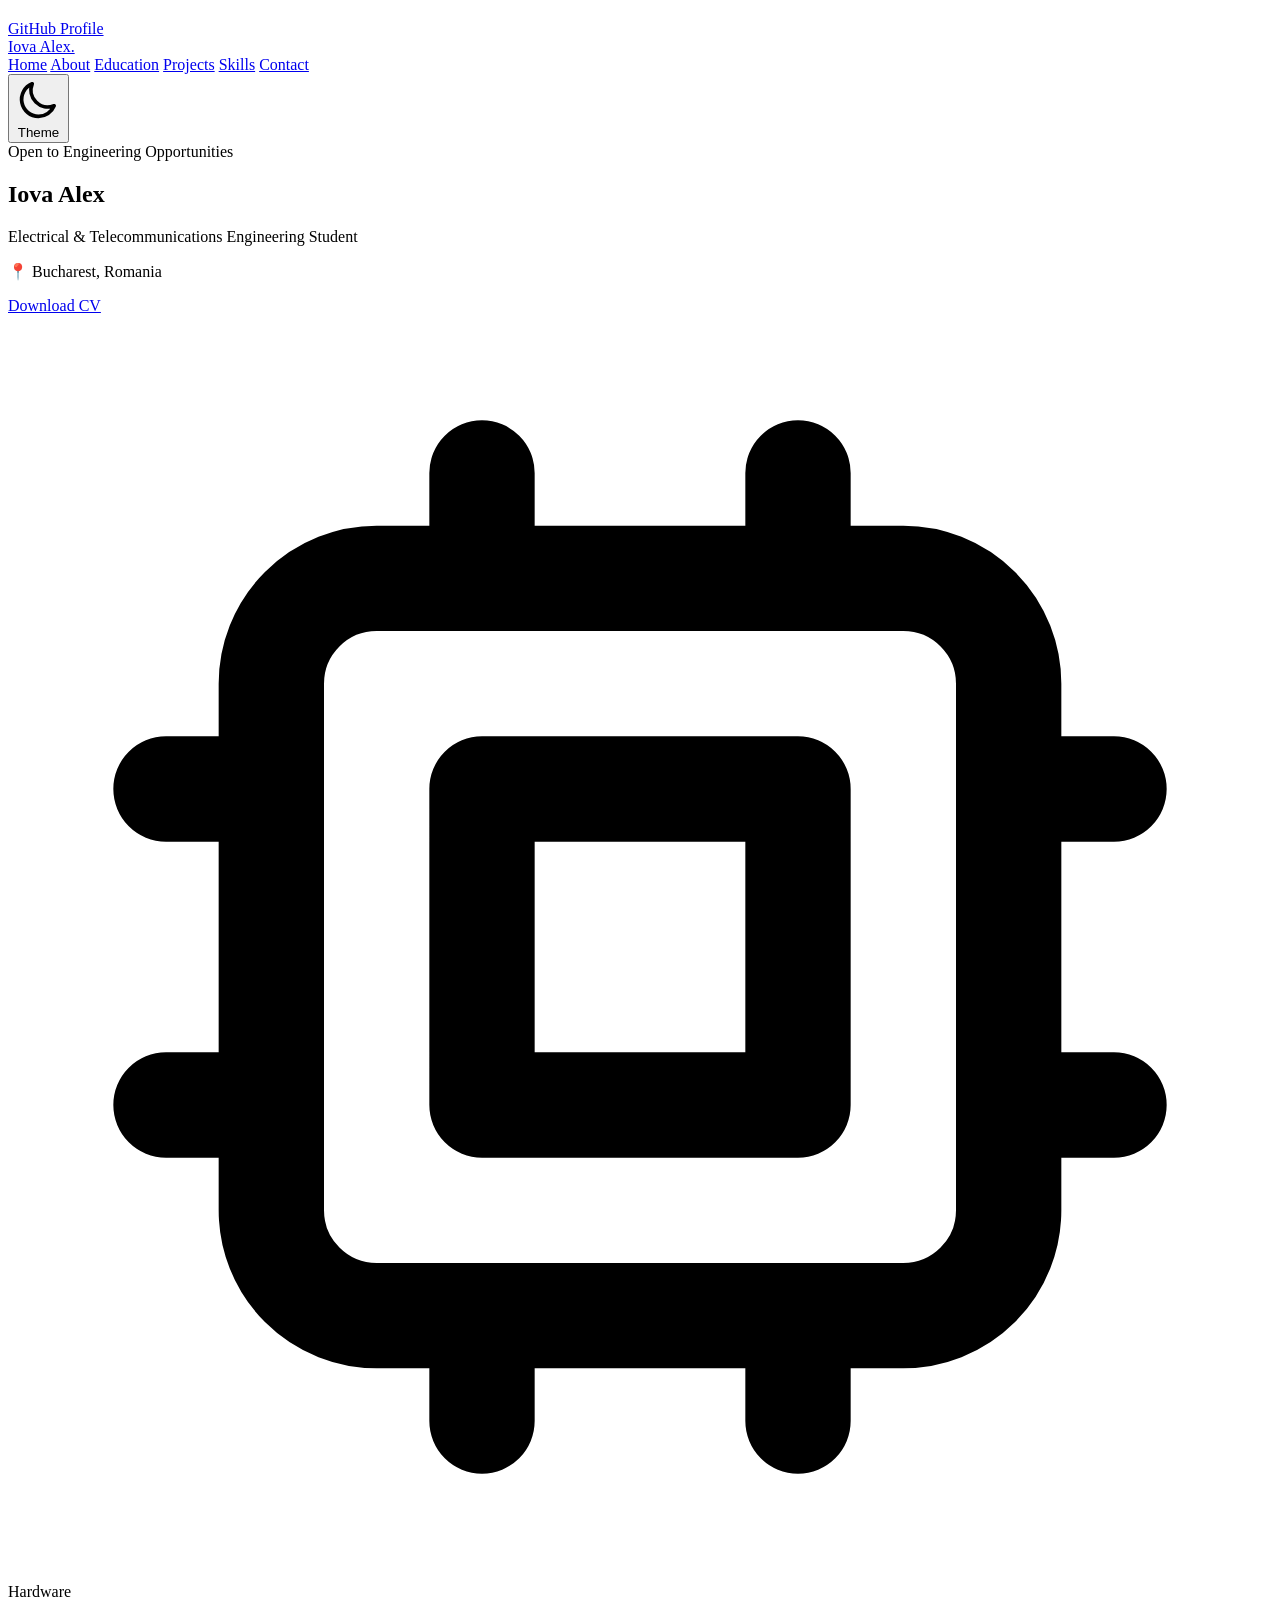
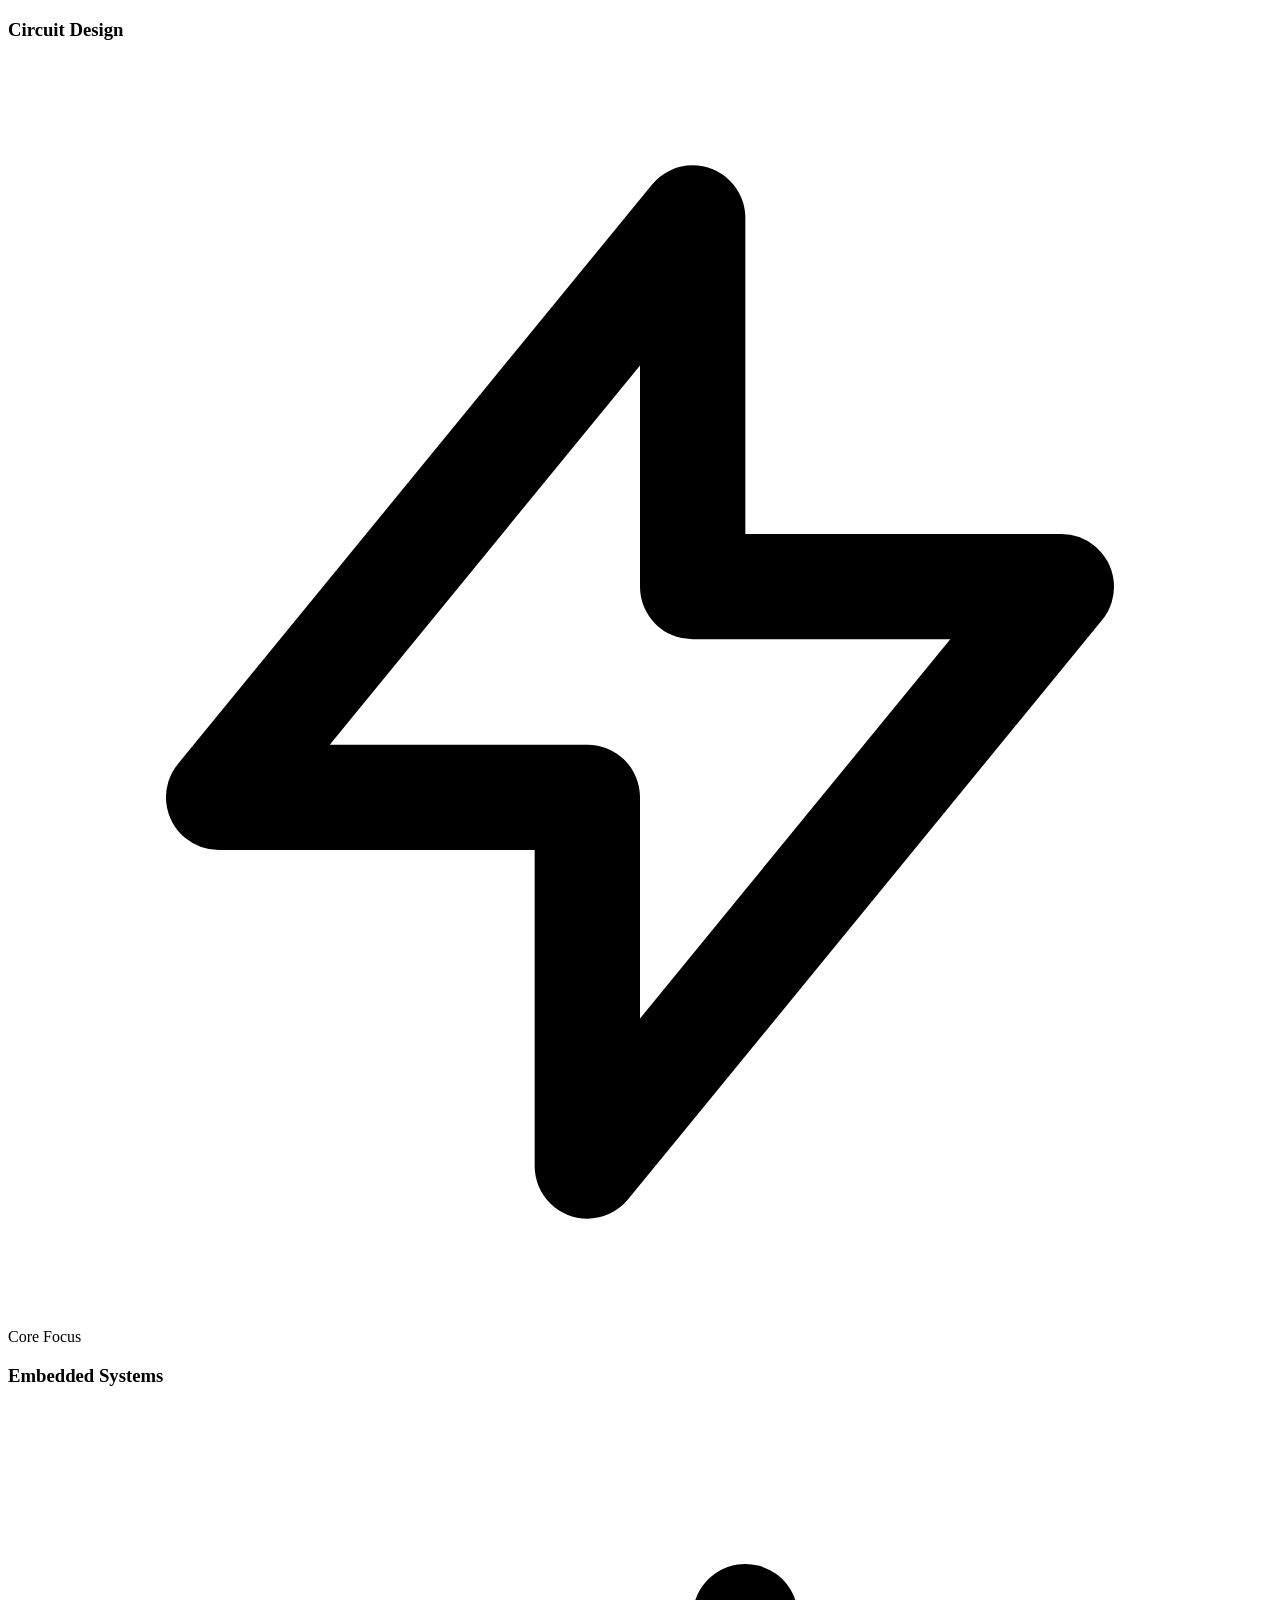
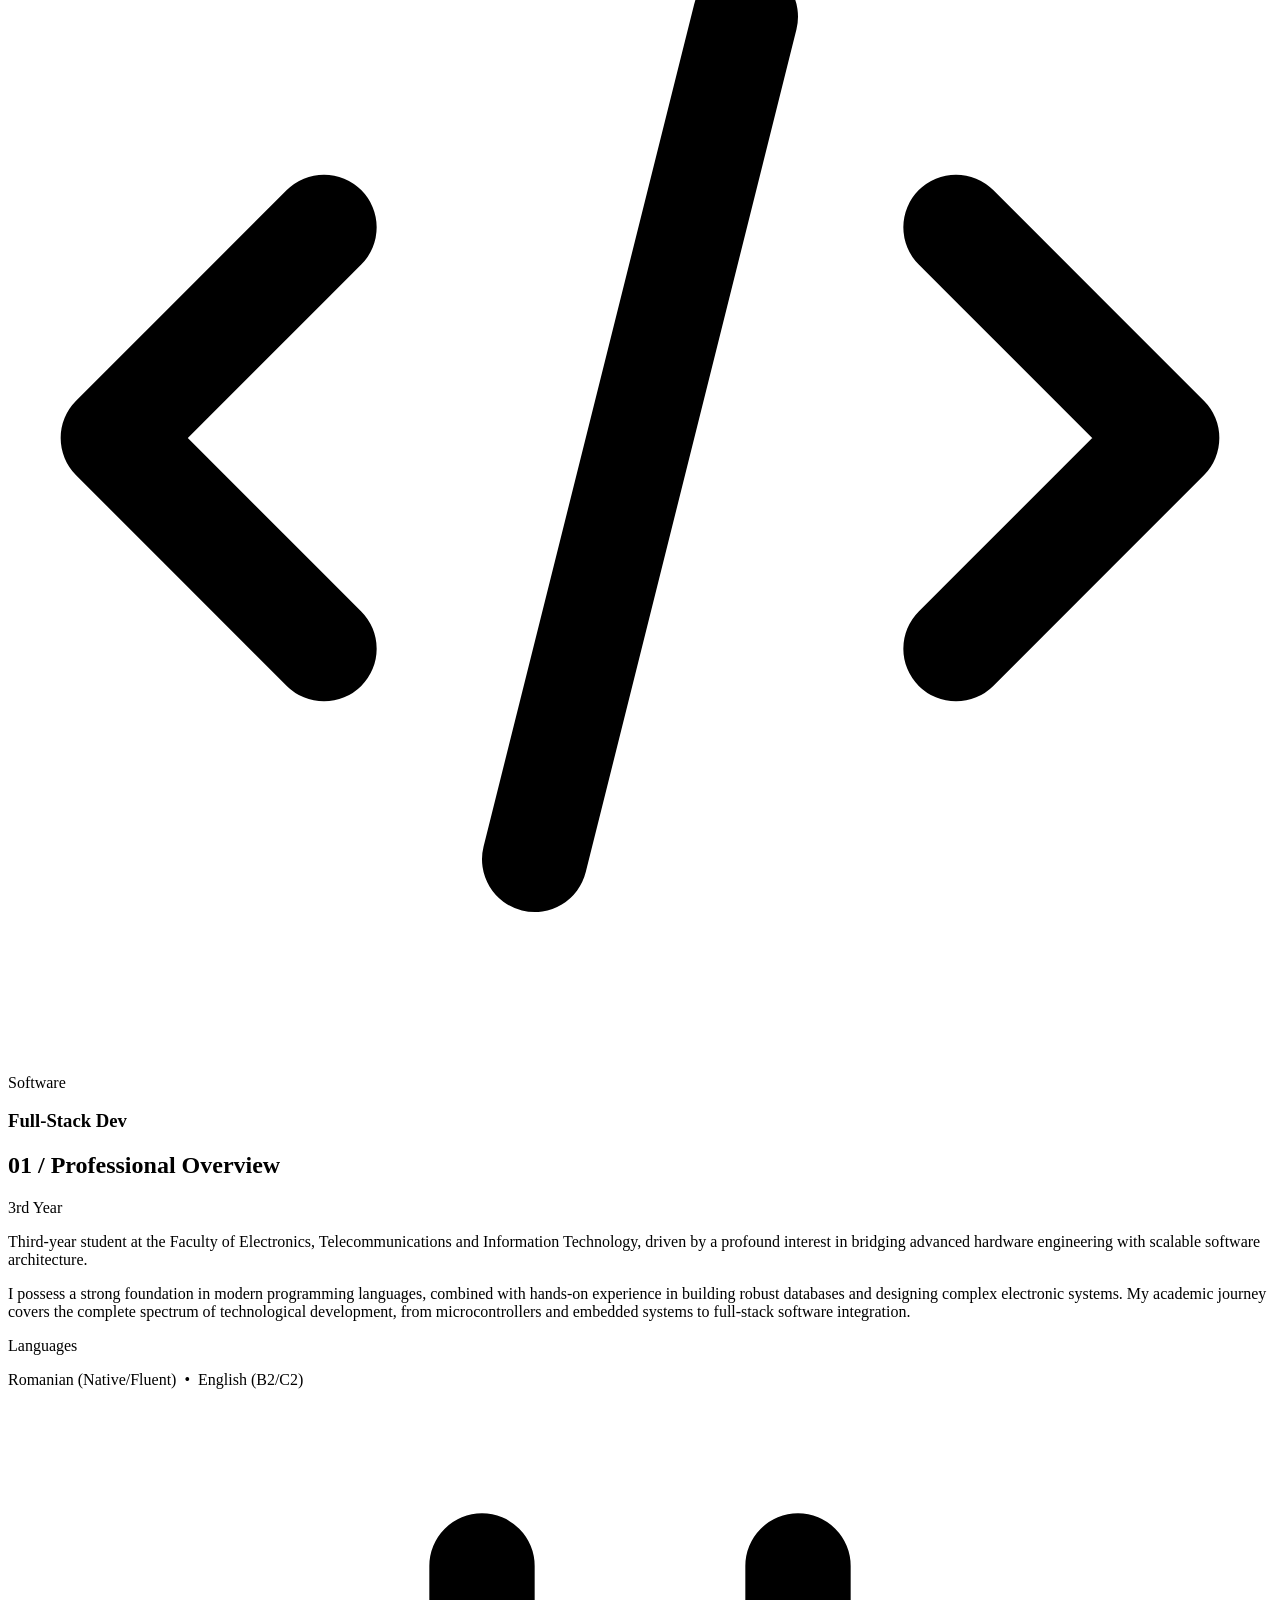
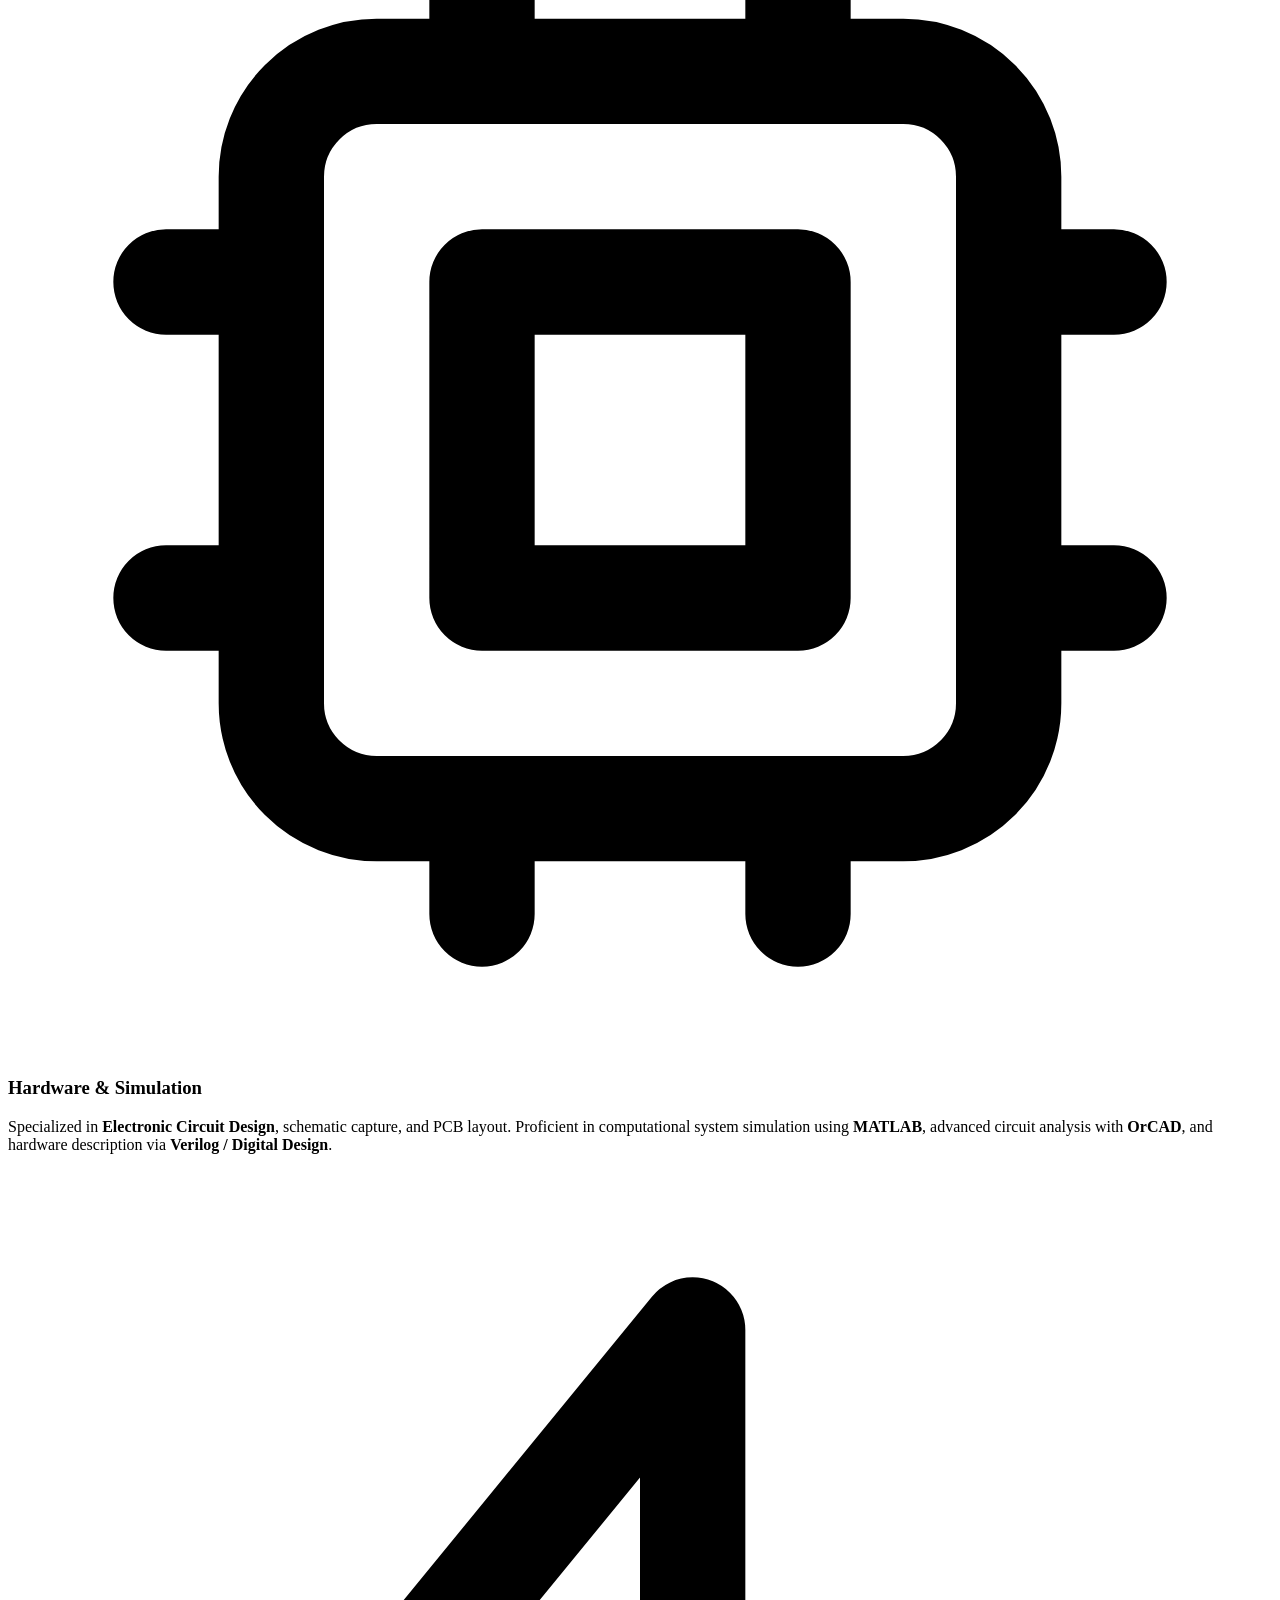
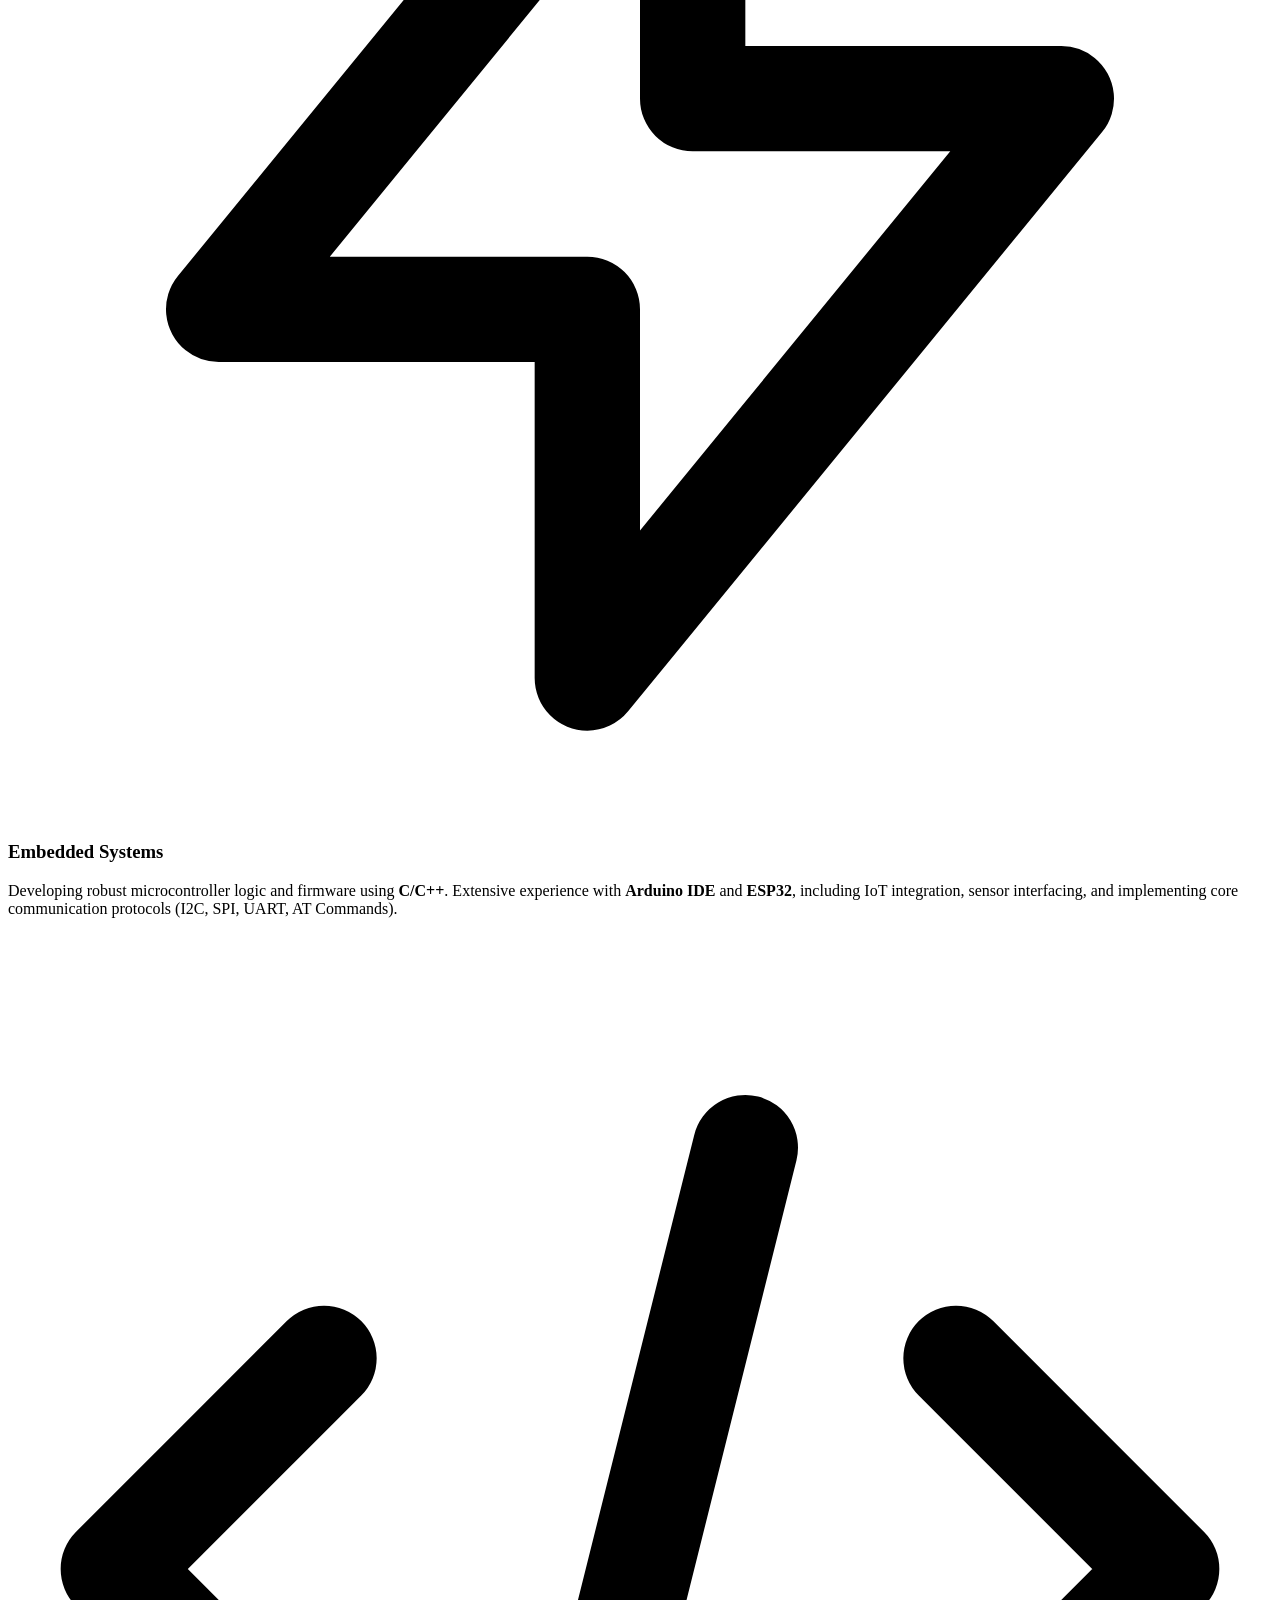
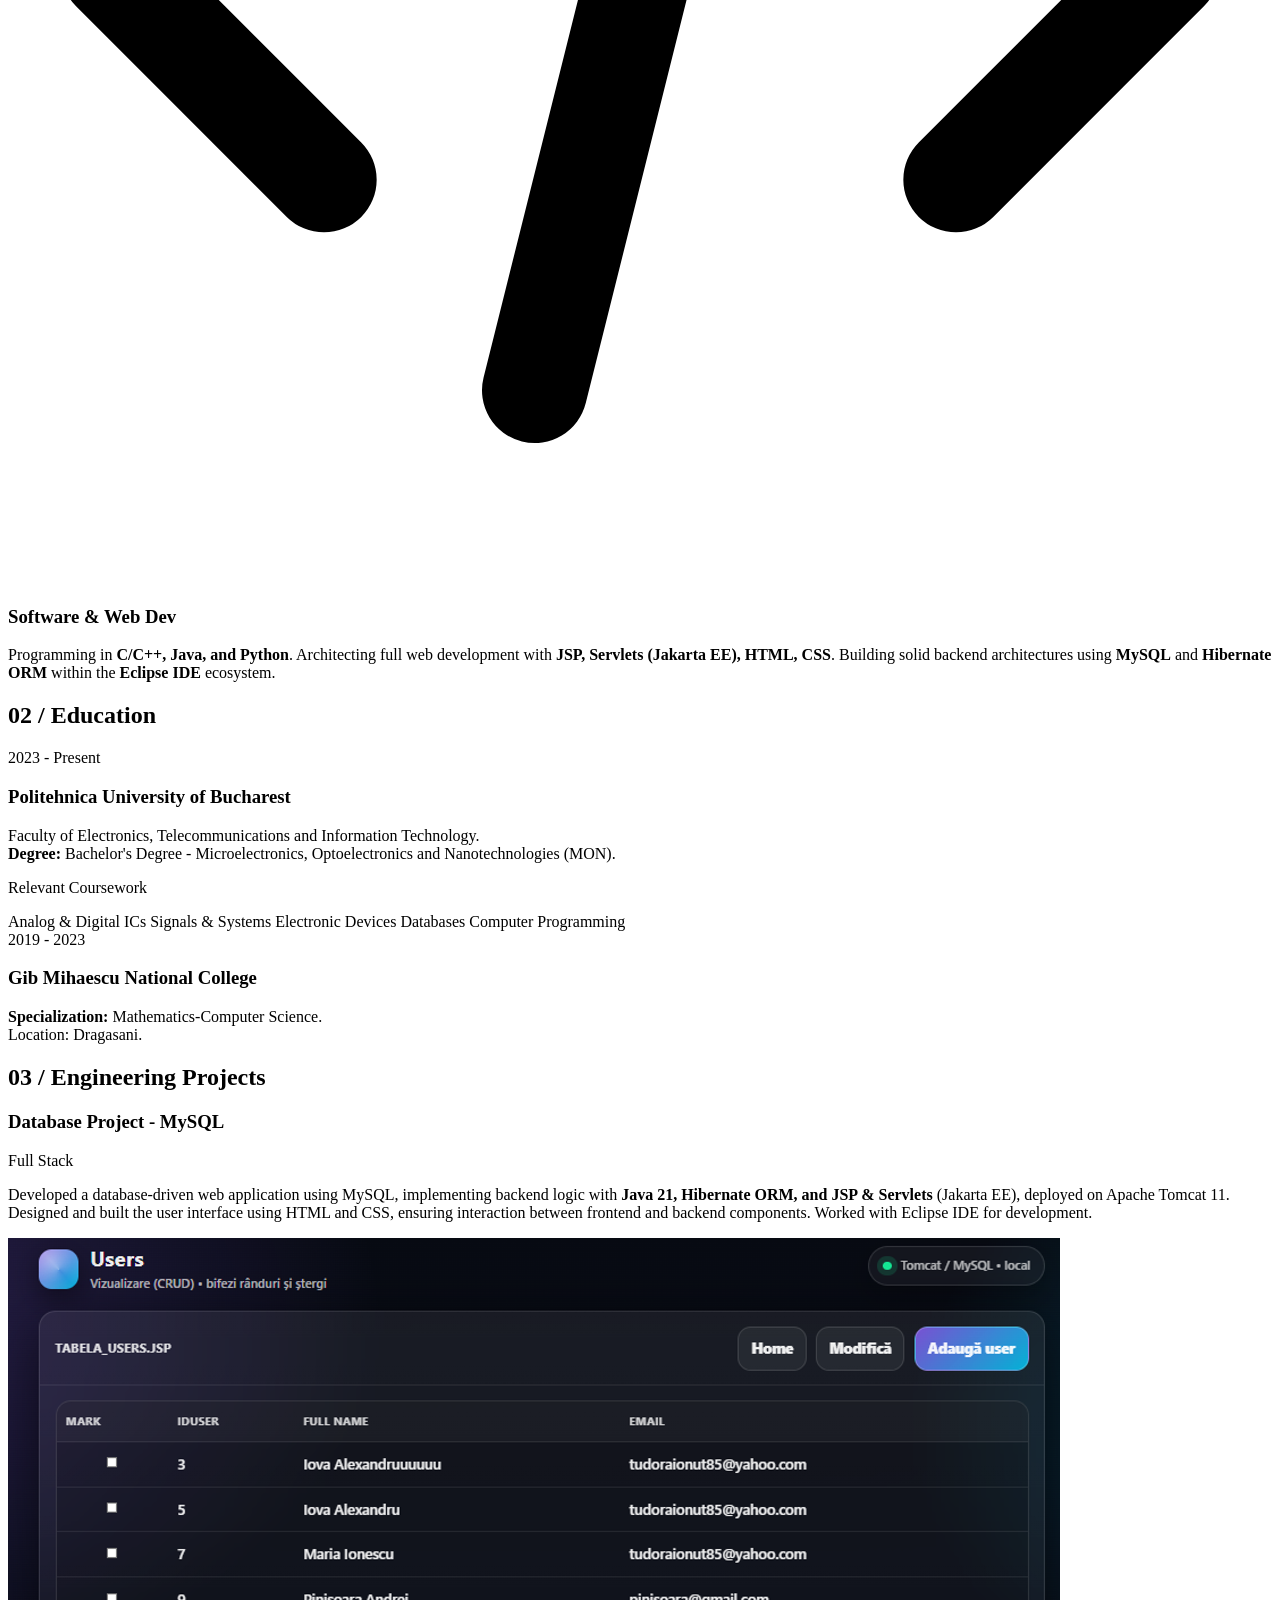
==== commit dee9b825: "Update index.html" ====
--- a/index.html
+++ b/index.html
@@ -293,16 +293,21 @@
     <div class="grid grid-cols-1 lg:grid-cols-12 gap-10">
       
       <div class="lg:col-span-7 bg-card border border-border rounded-2xl p-8 md:p-10 shadow-sm scroll-reveal delay-100 flex flex-col justify-center">
-        <div class="inline-flex items-center gap-2 px-3 py-1 mb-6 border border-border rounded-full w-fit bg-secondary/50">
+        <div class="inline-flex items-center gap-2 px-3 py-1.5 mb-8 border border-border rounded-full w-fit bg-secondary/50">
           <span class="w-2 h-2 rounded-full bg-foreground"></span>
           <span class="text-xs font-bold uppercase tracking-widest text-foreground">3rd Year</span>
         </div>
-        <p class="text-2xl md:text-3xl text-foreground leading-snug font-light mb-6">
-          Third-year student at the Faculty of Electronics, Telecommunications and Information Technology, with a profound interest in bridging the gap between low-level hardware design and high-level software architecture.
+        
+        <p class="text-base text-muted-foreground/90 font-light leading-loose mb-6">
+          Third-year student at the Faculty of Electronics, Telecommunications and Information Technology, driven by a profound interest in bridging advanced hardware engineering with scalable software architecture.
         </p>
-        <div class="pt-6 border-t border-border mt-auto flex items-center gap-3">
-          <span class="text-xs text-foreground font-semibold uppercase tracking-wider bg-secondary px-2 py-1 rounded">Languages</span>
-          <p class="text-sm text-muted-foreground">Romanian (Native/Fluent) • English (B2/C2)</p>
+        <p class="text-base text-muted-foreground/90 font-light leading-loose mb-8">
+          I possess a strong foundation in modern programming languages, combined with hands-on experience in building robust databases and designing complex electronic systems. My academic journey covers the complete spectrum of technological development, from microcontrollers and embedded systems to full-stack software integration.
+        </p>
+
+        <div class="pt-6 border-t border-border mt-auto flex flex-col sm:flex-row sm:items-center gap-3">
+          <span class="text-xs text-foreground font-semibold uppercase tracking-wider bg-secondary px-3 py-1.5 rounded-md border border-border w-fit">Languages</span>
+          <p class="text-sm text-muted-foreground font-medium">Romanian (Native/Fluent) &nbsp;•&nbsp; English (B2/C2)</p>
         </div>
       </div>
 
@@ -315,7 +320,7 @@
             Hardware & Simulation
           </h3>
           <p class="text-muted-foreground text-sm leading-relaxed">
-            Proficient in electronics and design utilizing tools like <strong class="text-foreground">OrCAD</strong>. Experienced in computational system simulation and advanced analysis using <strong class="text-foreground">MATLAB</strong>.
+            Specialized in <strong class="text-foreground">Electronic Circuit Design</strong>, schematic capture, and PCB layout. Proficient in computational system simulation using <strong class="text-foreground">MATLAB</strong>, advanced circuit analysis with <strong class="text-foreground">OrCAD</strong>, and hardware description via <strong class="text-foreground">Verilog / Digital Design</strong>.
           </p>
         </div>
 
@@ -325,7 +330,7 @@
             Embedded Systems
           </h3>
           <p class="text-muted-foreground text-sm leading-relaxed">
-            Developing robust microcontroller logic programming in <strong class="text-foreground">C/C++</strong>. Extensive experience working with electronics through the <strong class="text-foreground">Arduino IDE</strong>.
+            Developing robust microcontroller logic and firmware using <strong class="text-foreground">C/C++</strong>. Extensive experience with <strong class="text-foreground">Arduino IDE</strong> and <strong class="text-foreground">ESP32</strong>, including IoT integration, sensor interfacing, and implementing core communication protocols (I2C, SPI, UART, AT Commands).
           </p>
         </div>
 
@@ -335,7 +340,7 @@
             Software & Web Dev
           </h3>
           <p class="text-muted-foreground text-sm leading-relaxed">
-            Programming in <strong class="text-foreground">Java</strong> and <strong class="text-foreground">Python</strong>. Architecting full web development with <strong class="text-foreground">JSP, Servlets (Jakarta EE), HTML, CSS</strong>. Building solid backend and databases using <strong class="text-foreground">MySQL</strong> and <strong class="text-foreground">Hibernate ORM</strong> within <strong class="text-foreground">Eclipse IDE</strong>.
+            Programming in <strong class="text-foreground">C/C++, Java, and Python</strong>. Architecting full web development with <strong class="text-foreground">JSP, Servlets (Jakarta EE), HTML, CSS</strong>. Building solid backend architectures using <strong class="text-foreground">MySQL</strong> and <strong class="text-foreground">Hibernate ORM</strong> within the <strong class="text-foreground">Eclipse IDE</strong> ecosystem.
           </p>
         </div>
 
@@ -494,6 +499,7 @@
       <div class="btn-sweep px-6 py-3 border border-border rounded-lg font-medium shadow-sm bg-card cursor-default">HTML & CSS</div>
       <div class="btn-sweep px-6 py-3 border border-border rounded-lg font-medium shadow-sm bg-card cursor-default">MATLAB</div>
       <div class="btn-sweep px-6 py-3 border border-border rounded-lg font-medium shadow-sm bg-card cursor-default">OrCAD</div>
+      <div class="btn-sweep px-6 py-3 border border-border rounded-lg font-medium shadow-sm bg-card cursor-default">Verilog</div>
       <div class="btn-sweep px-6 py-3 border border-border rounded-lg font-medium shadow-sm bg-card cursor-default">Eclipse IDE</div>
       <div class="btn-sweep px-6 py-3 border border-border rounded-lg font-medium shadow-sm bg-card cursor-default">Arduino IDE</div>
     </div>
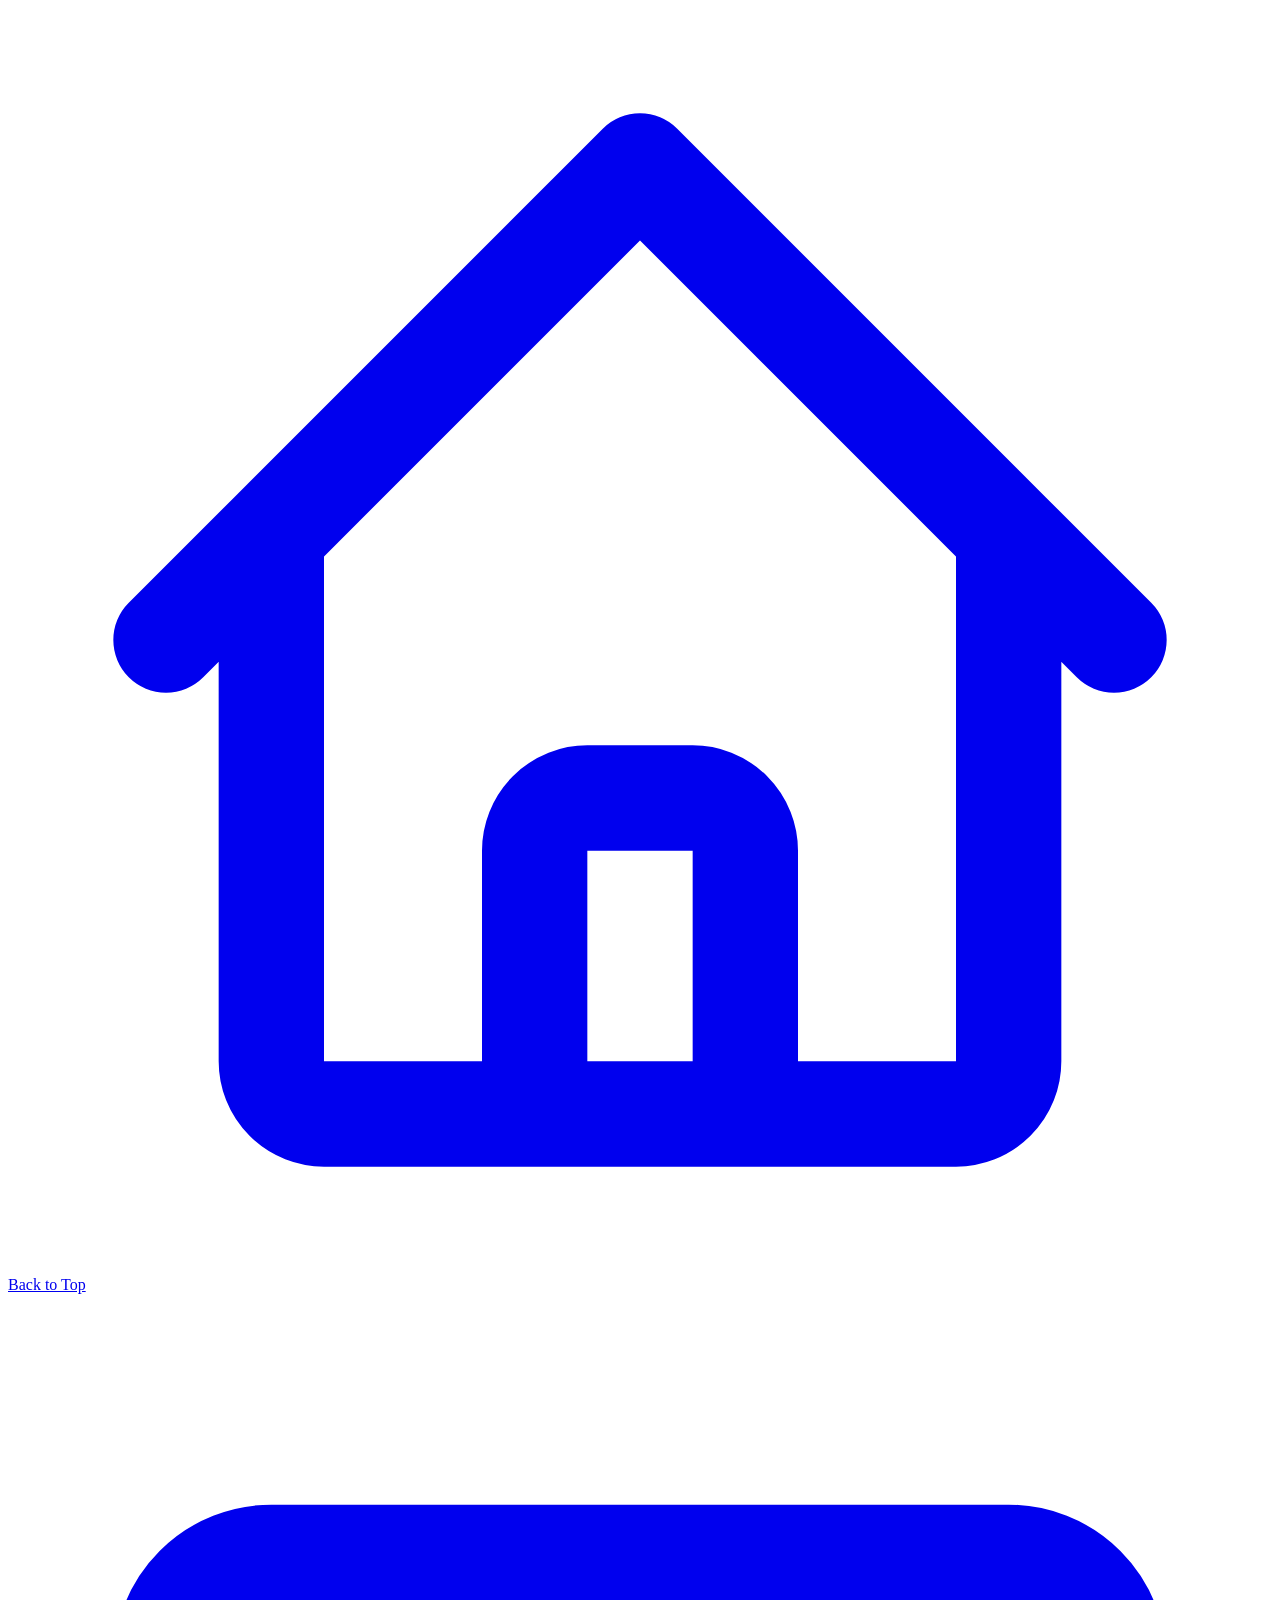
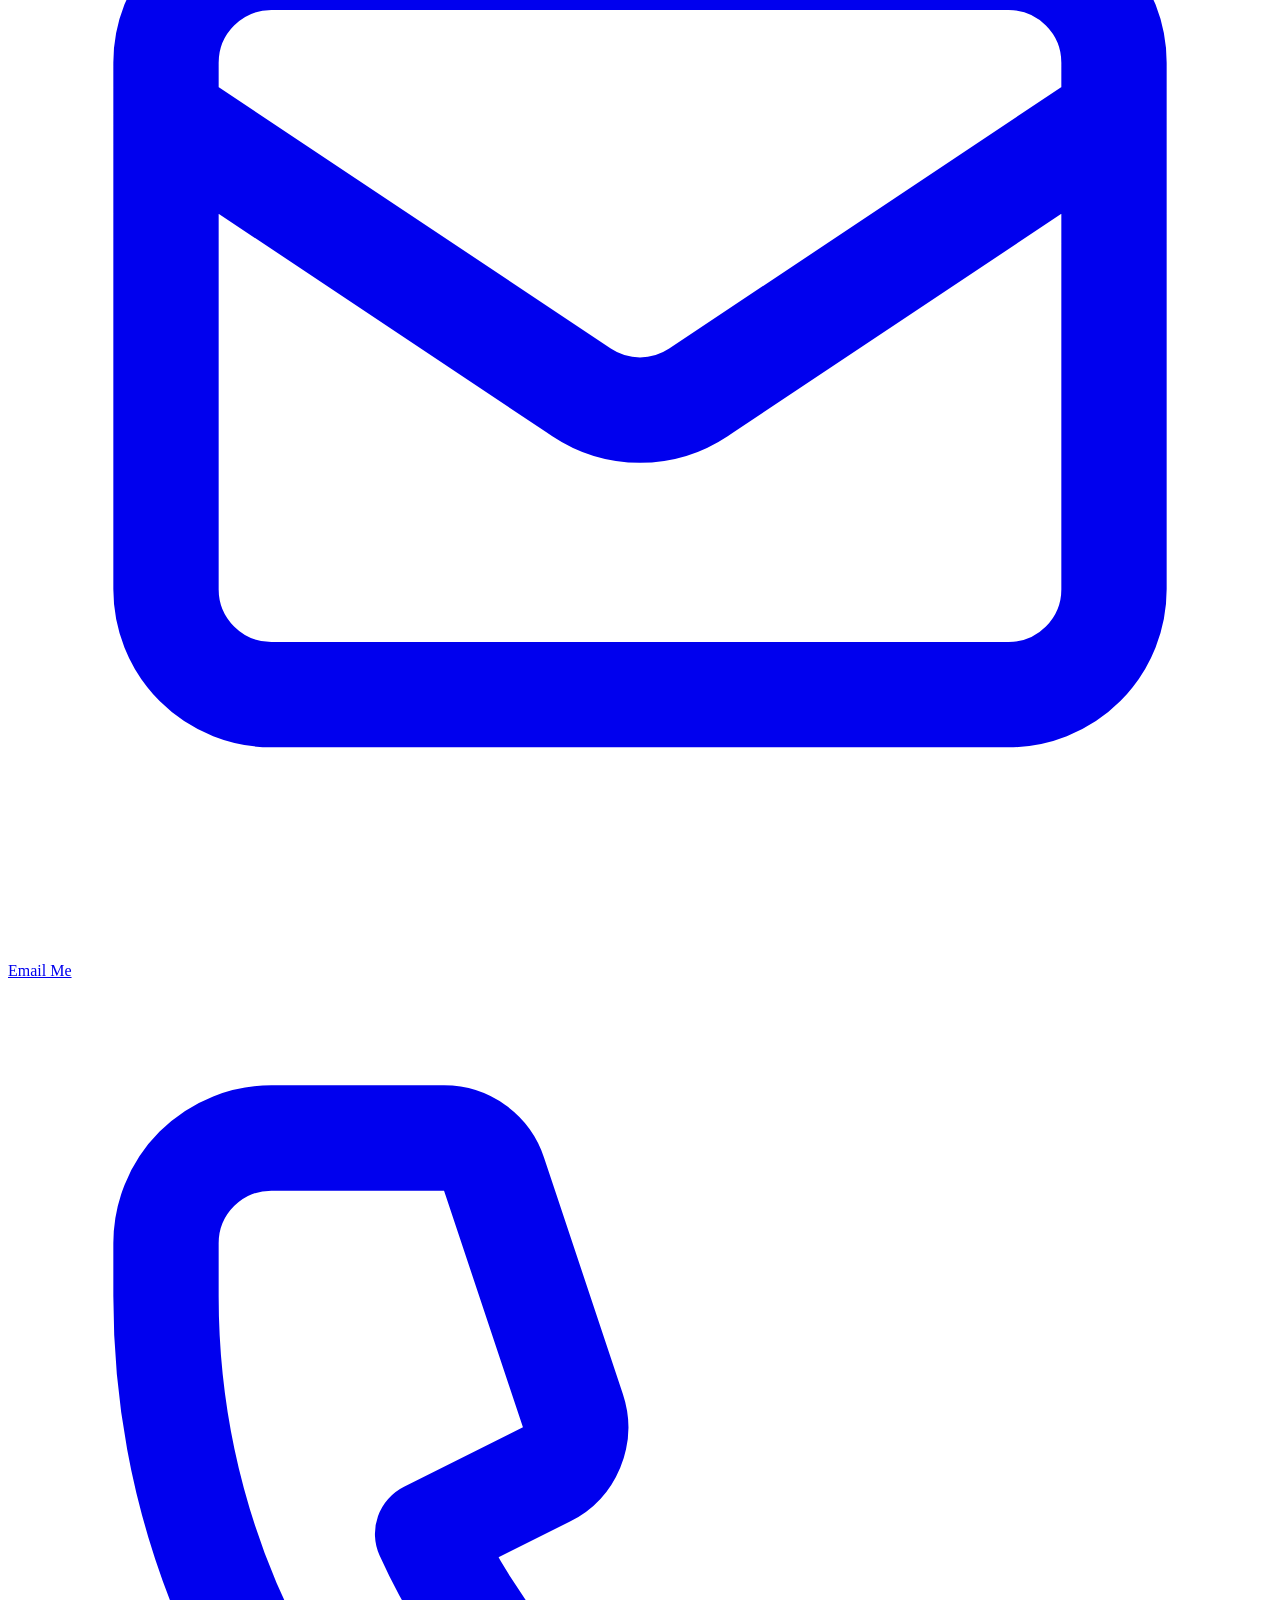
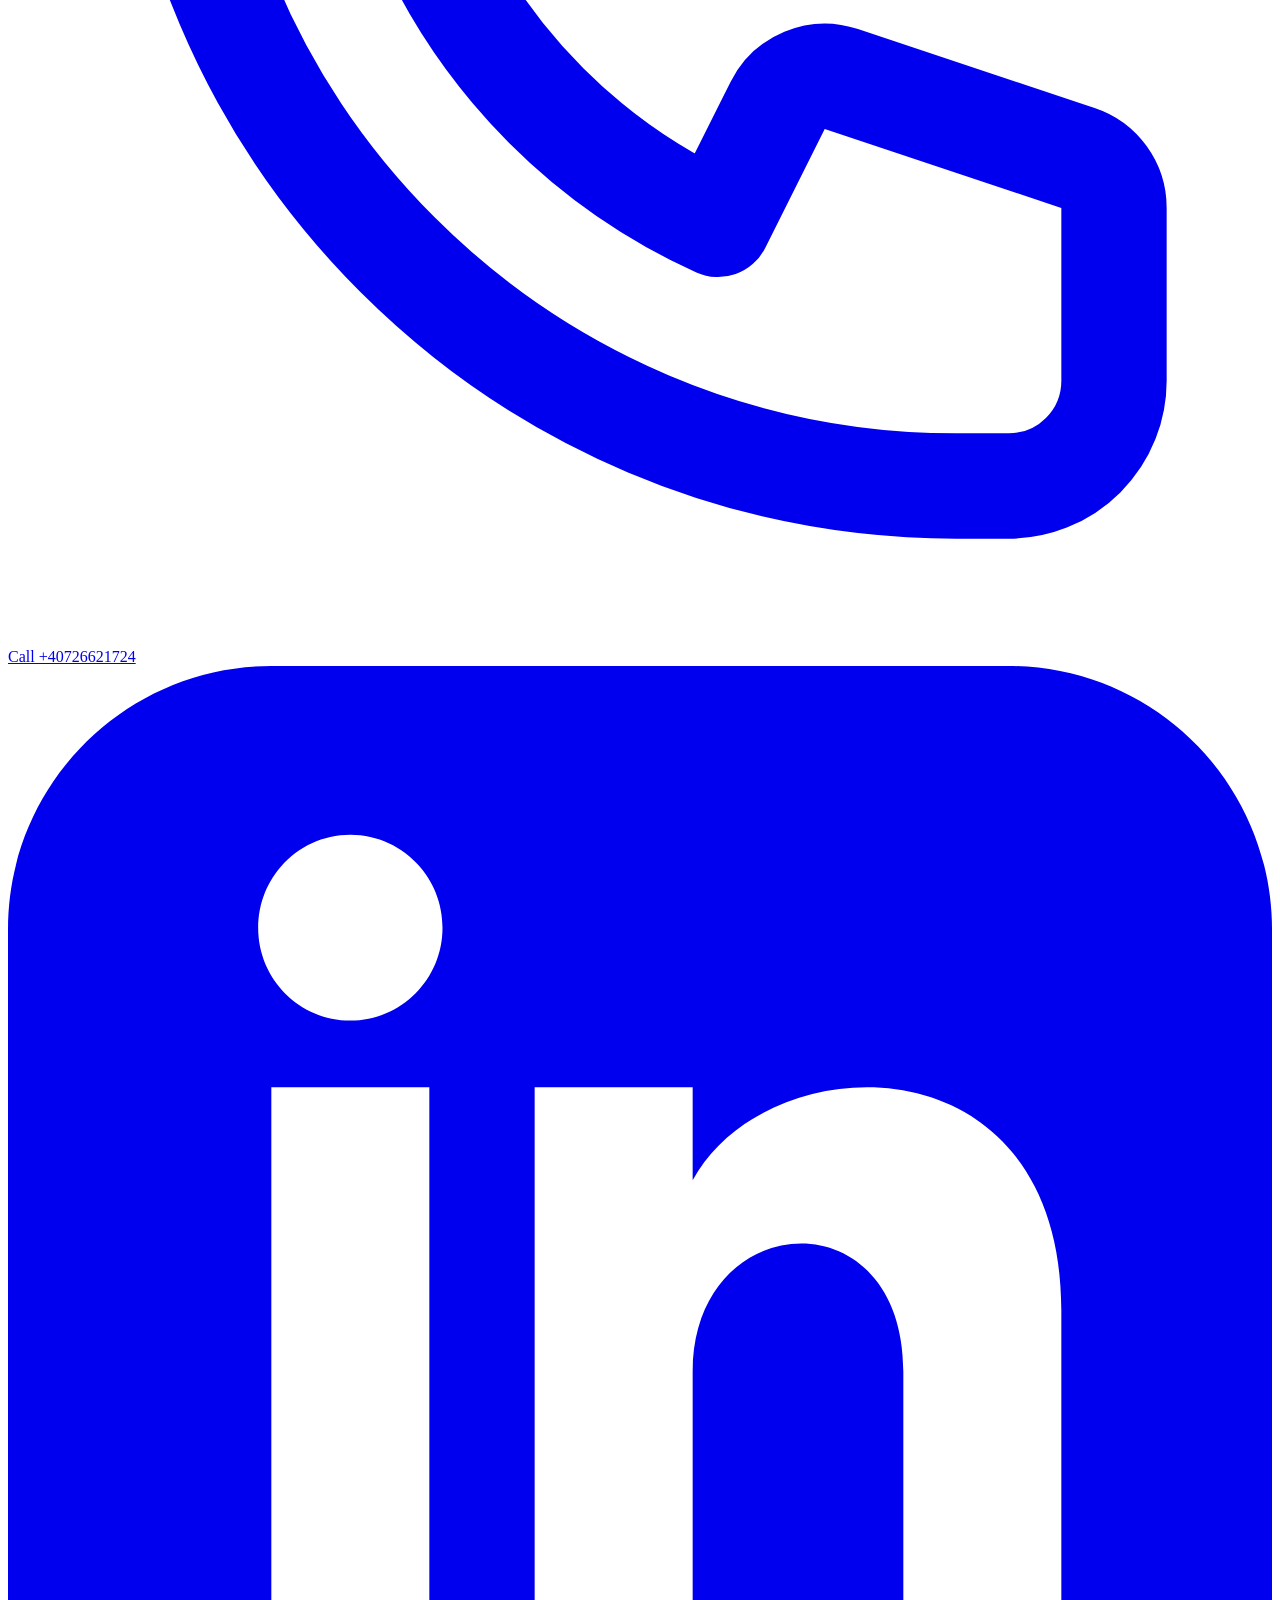
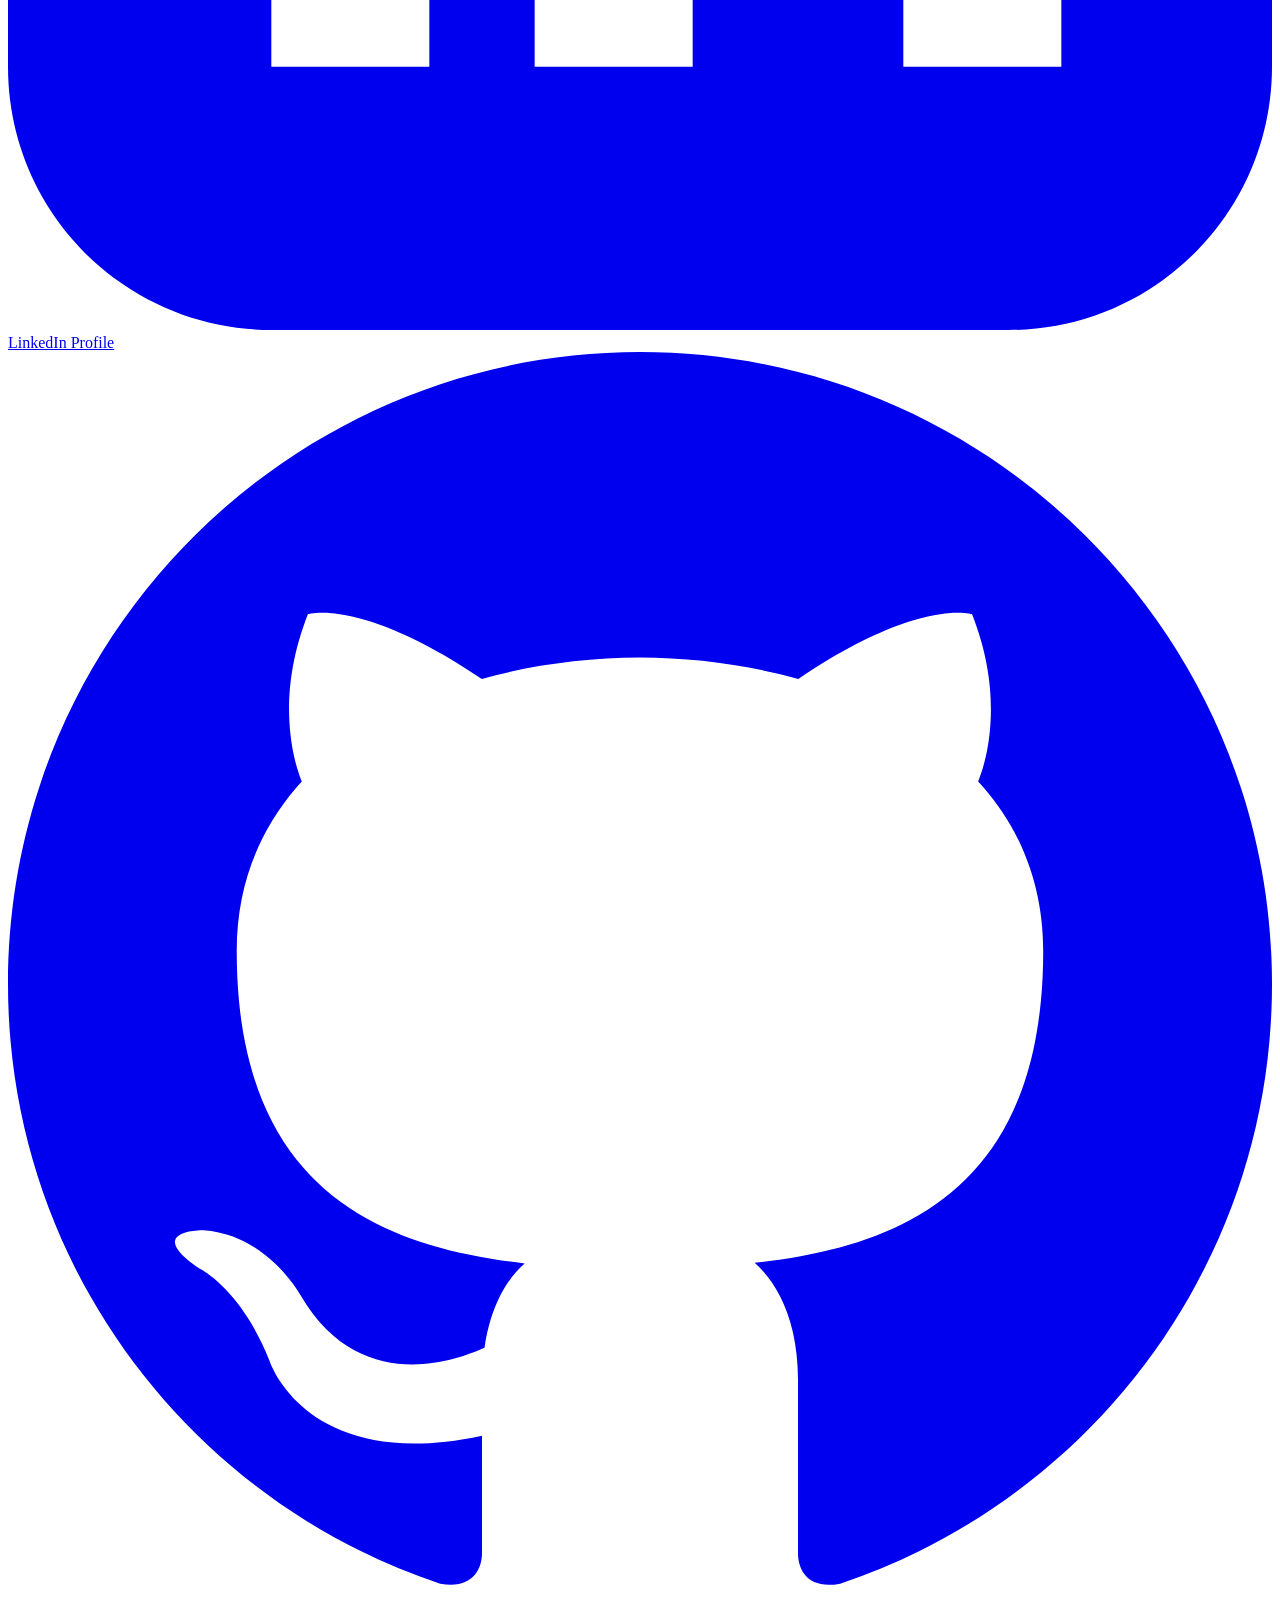
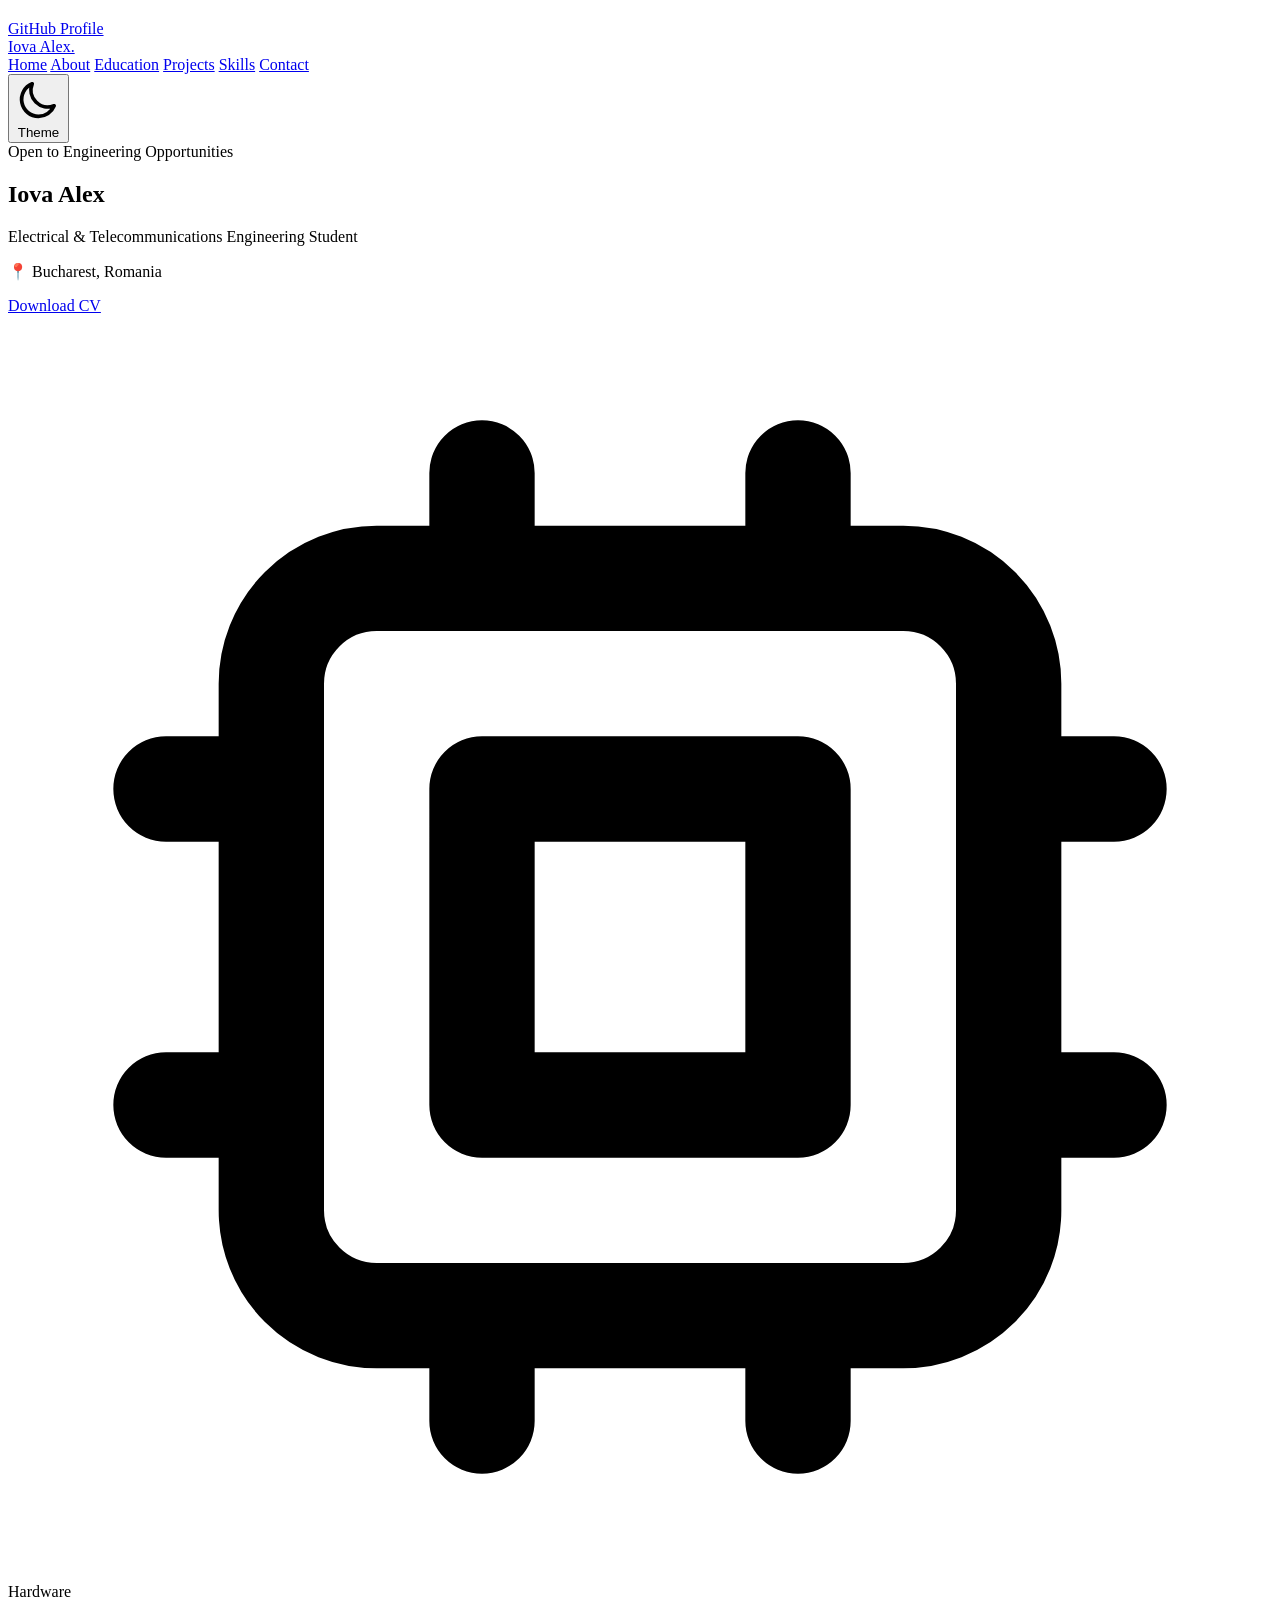
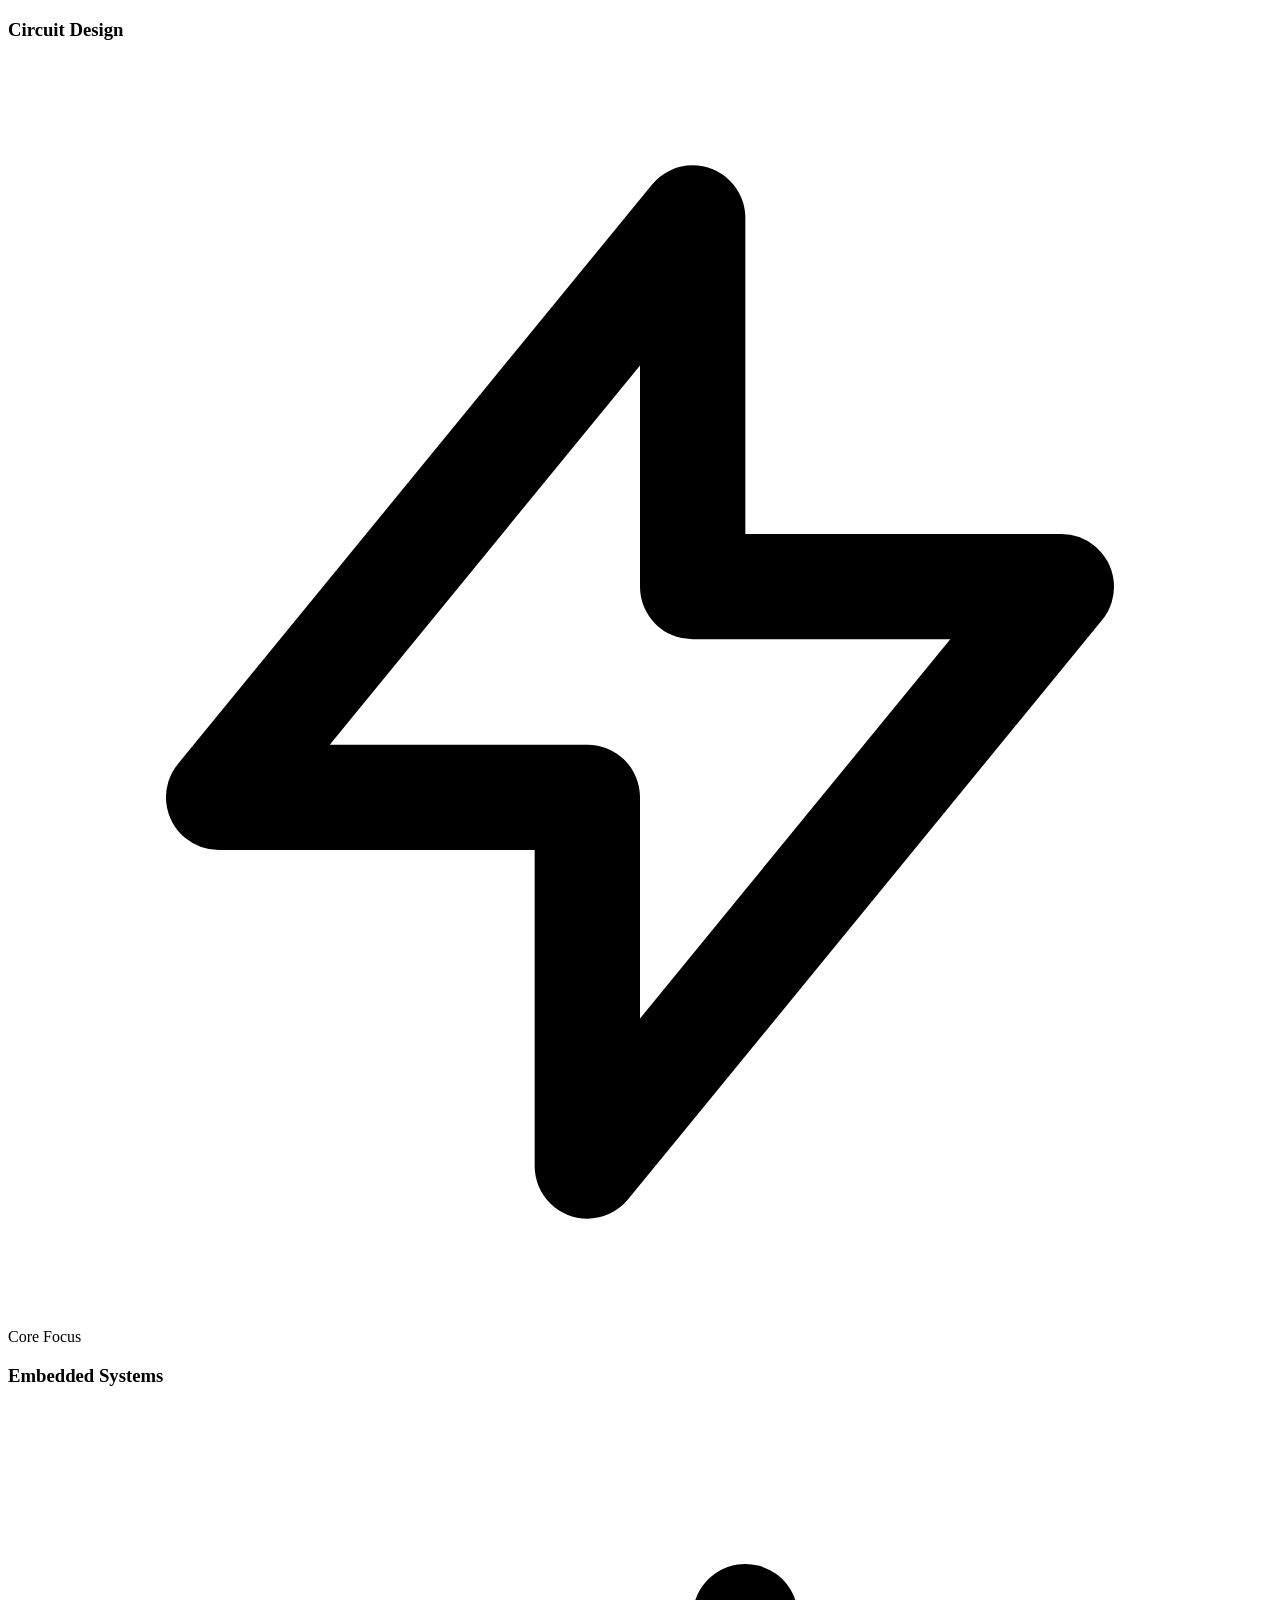
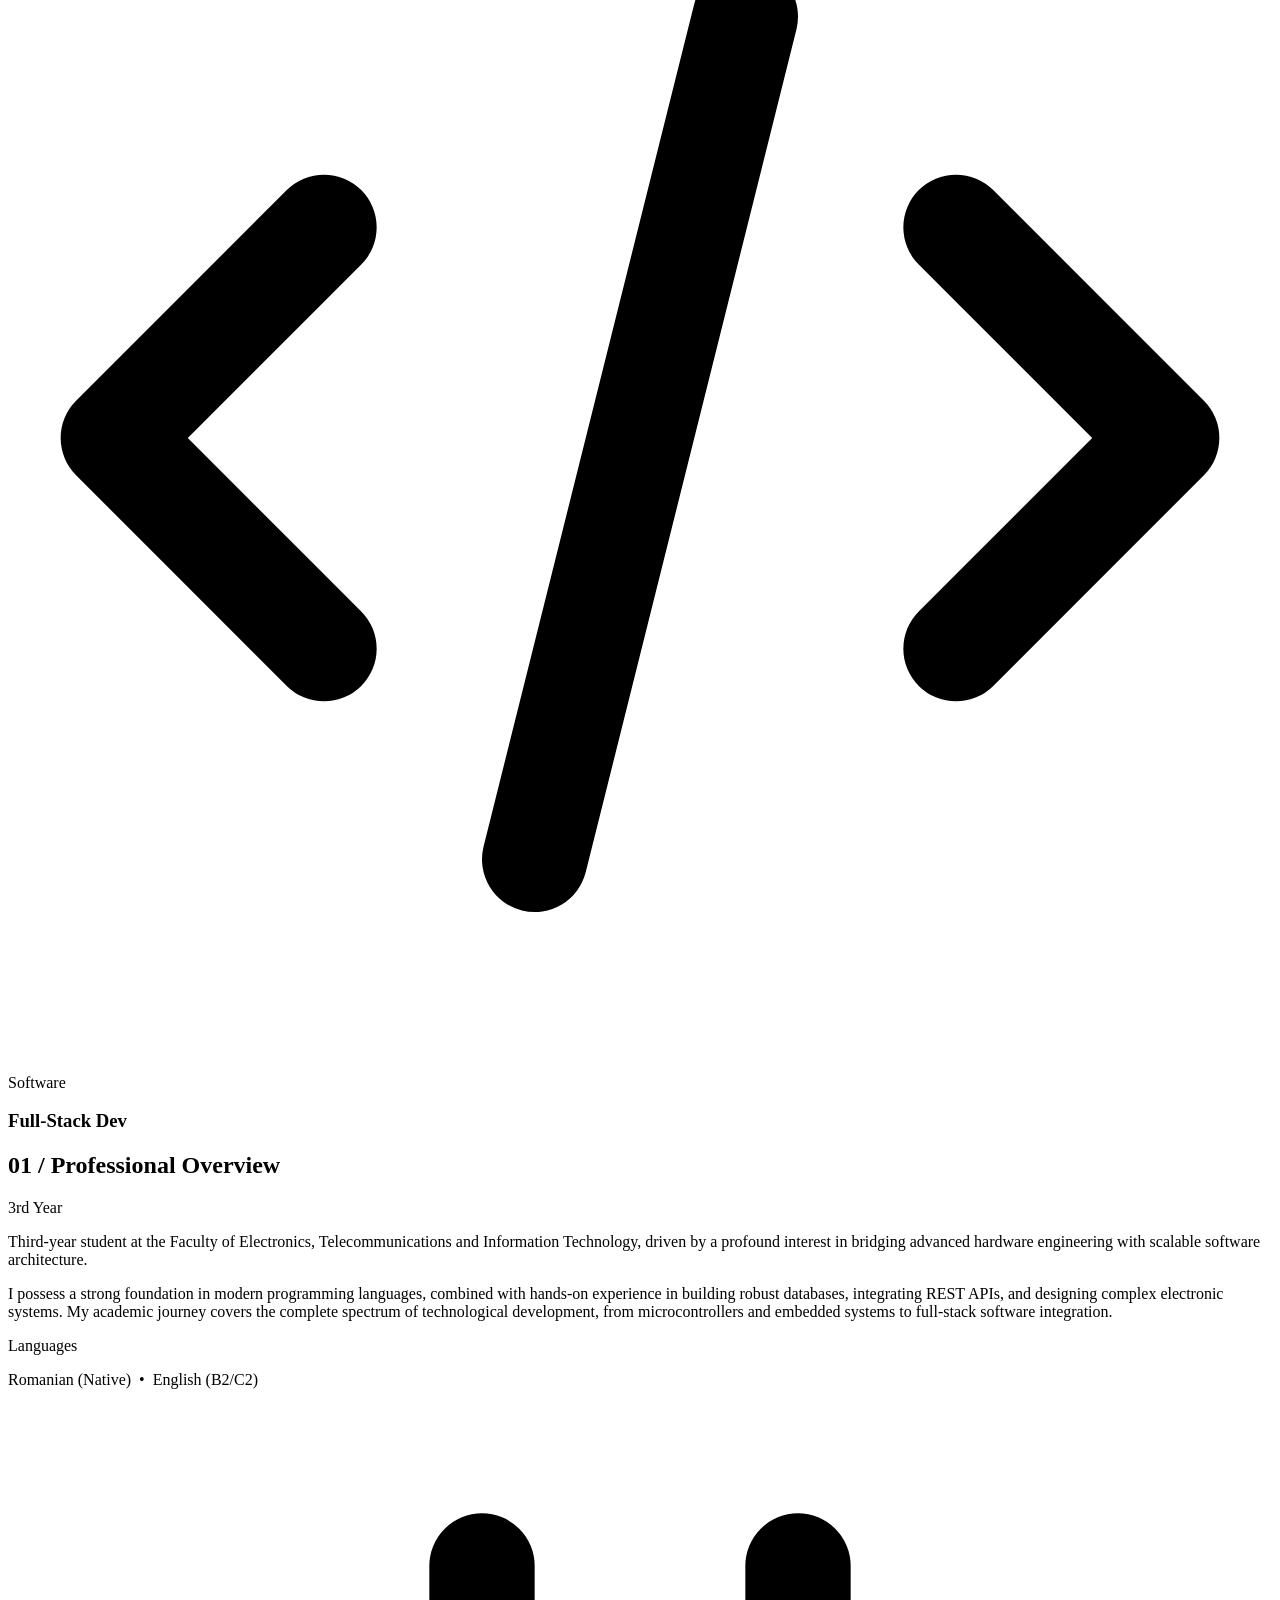
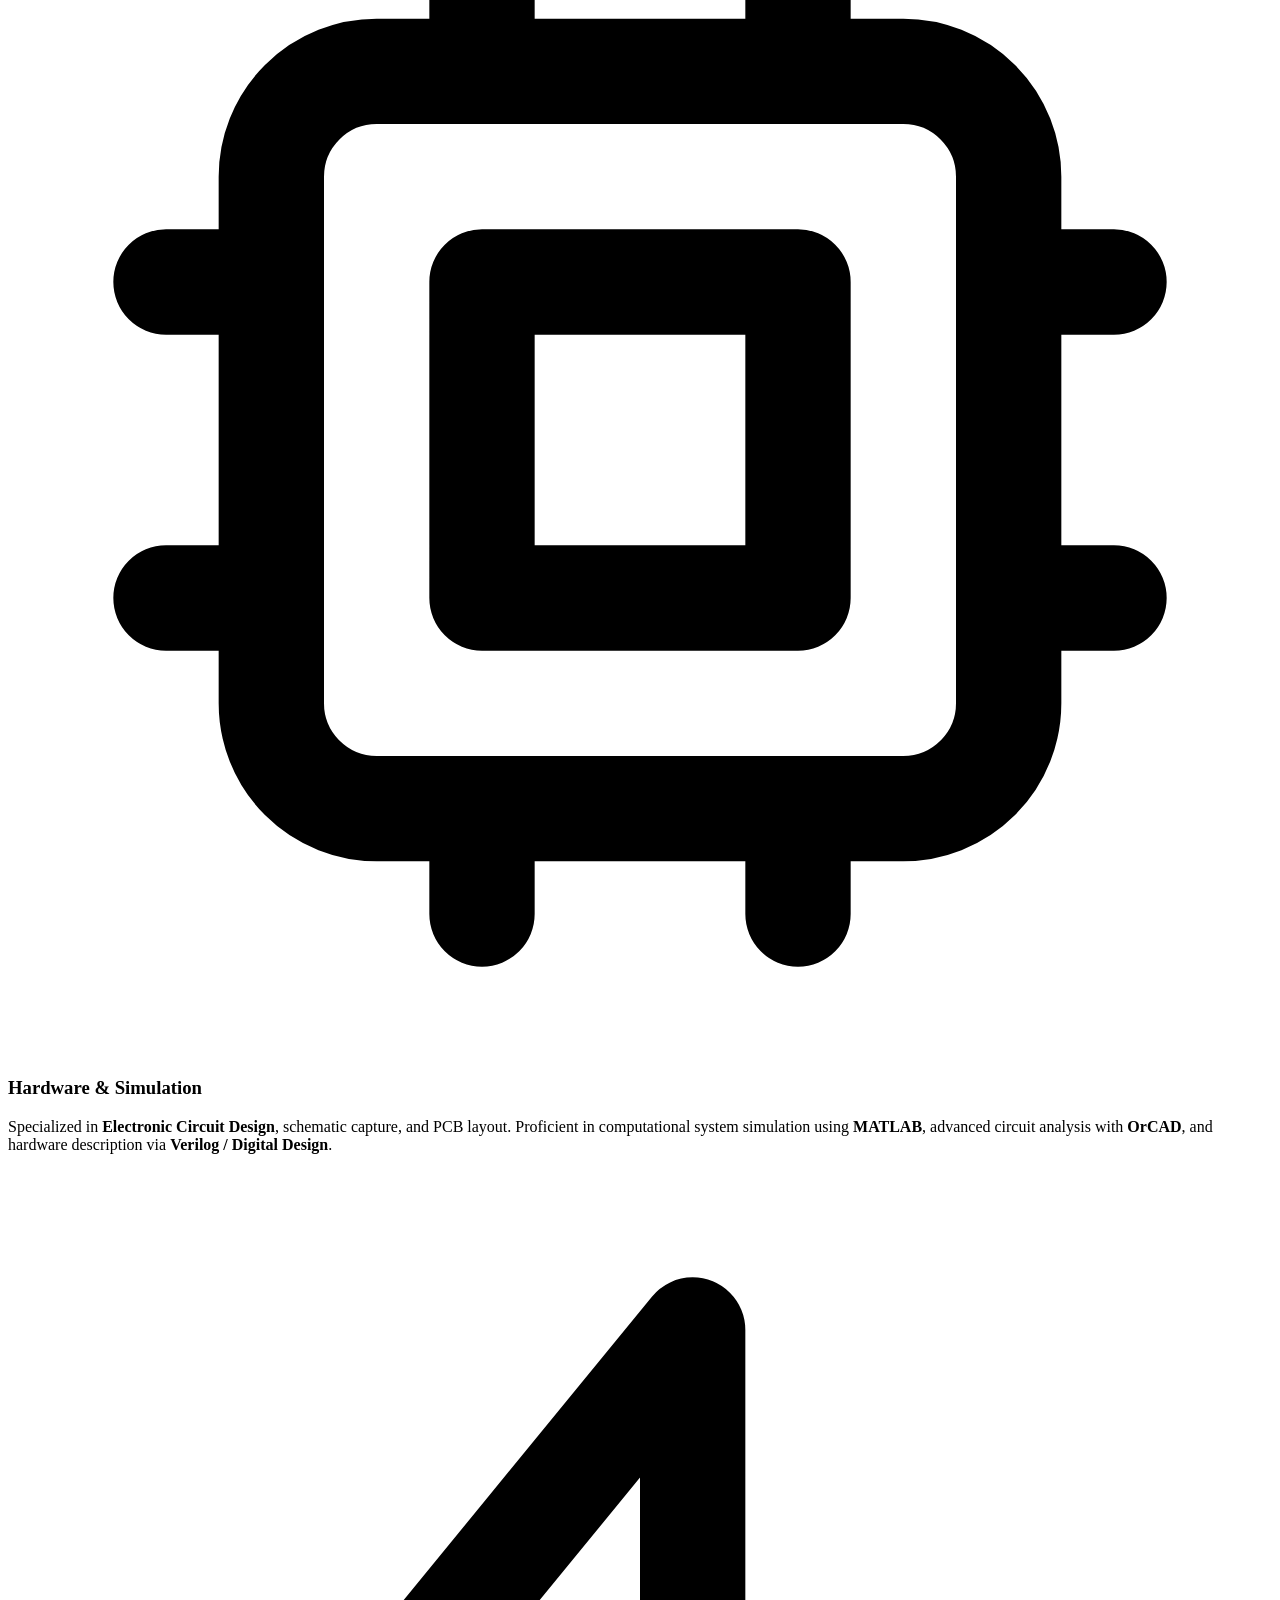
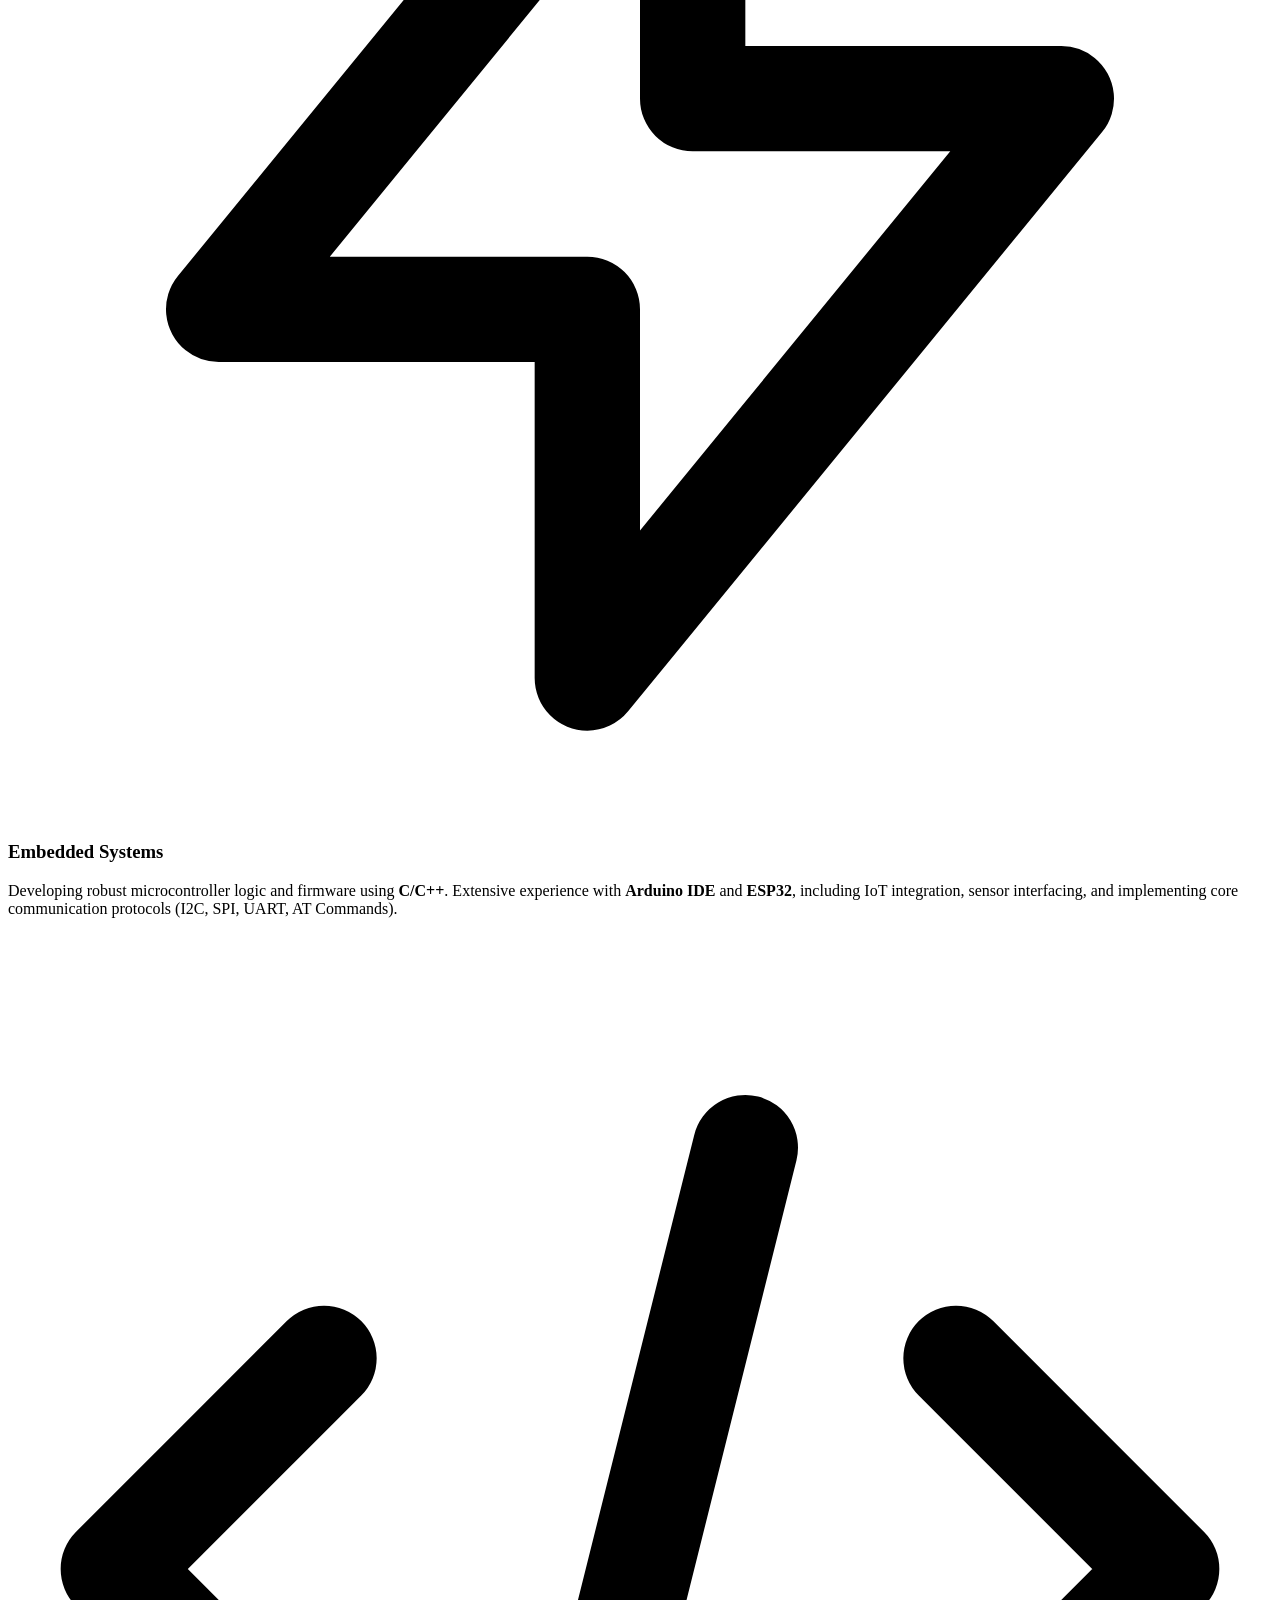
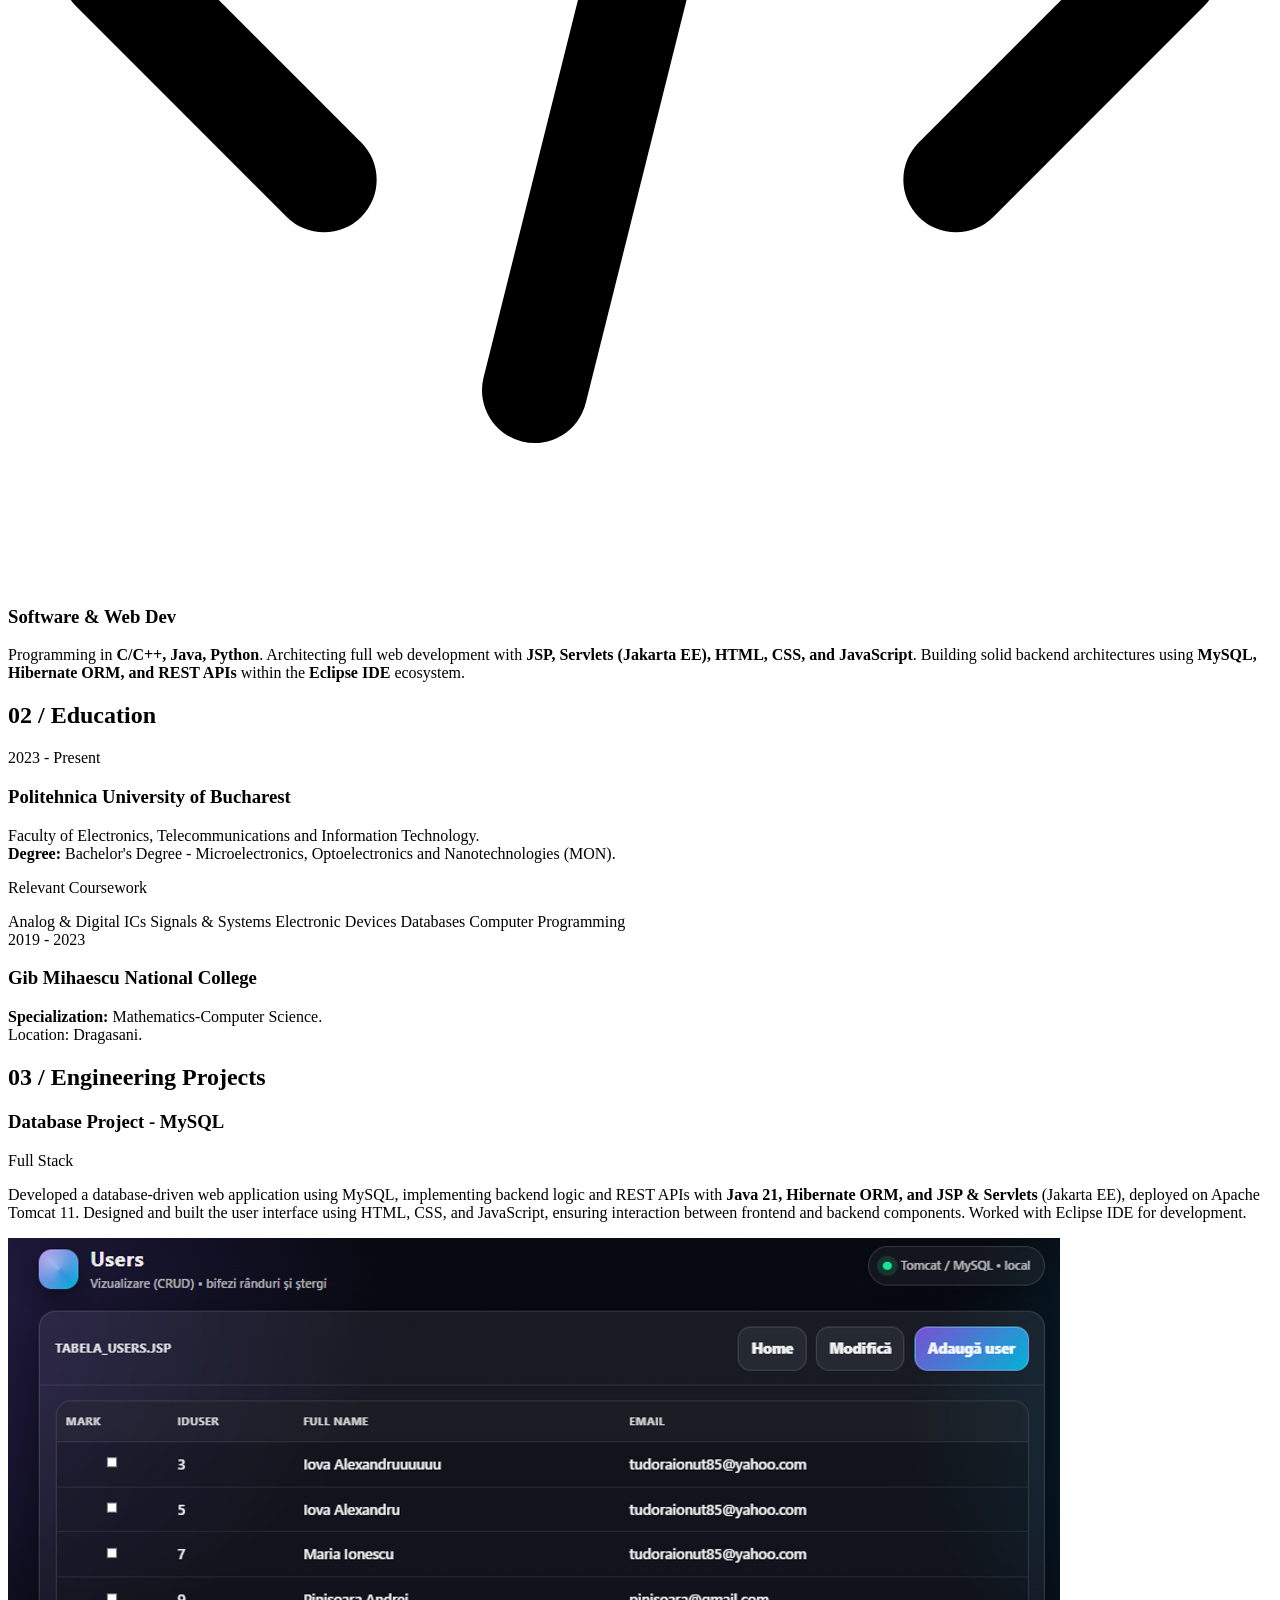
==== commit f5215b8d: "Update index.html" ====
--- a/index.html
+++ b/index.html
@@ -302,12 +302,12 @@
           Third-year student at the Faculty of Electronics, Telecommunications and Information Technology, driven by a profound interest in bridging advanced hardware engineering with scalable software architecture.
         </p>
         <p class="text-base text-muted-foreground/90 font-light leading-loose mb-8">
-          I possess a strong foundation in modern programming languages, combined with hands-on experience in building robust databases and designing complex electronic systems. My academic journey covers the complete spectrum of technological development, from microcontrollers and embedded systems to full-stack software integration.
+          I possess a strong foundation in modern programming languages, combined with hands-on experience in building robust databases, integrating REST APIs, and designing complex electronic systems. My academic journey covers the complete spectrum of technological development, from microcontrollers and embedded systems to full-stack software integration.
         </p>
 
         <div class="pt-6 border-t border-border mt-auto flex flex-col sm:flex-row sm:items-center gap-3">
           <span class="text-xs text-foreground font-semibold uppercase tracking-wider bg-secondary px-3 py-1.5 rounded-md border border-border w-fit">Languages</span>
-          <p class="text-sm text-muted-foreground font-medium">Romanian (Native/Fluent) &nbsp;•&nbsp; English (B2/C2)</p>
+          <p class="text-sm text-muted-foreground font-medium">Romanian (Native) &nbsp;•&nbsp; English (B2/C2)</p>
         </div>
       </div>
 
@@ -340,7 +340,7 @@
             Software & Web Dev
           </h3>
           <p class="text-muted-foreground text-sm leading-relaxed">
-            Programming in <strong class="text-foreground">C/C++, Java, and Python</strong>. Architecting full web development with <strong class="text-foreground">JSP, Servlets (Jakarta EE), HTML, CSS</strong>. Building solid backend architectures using <strong class="text-foreground">MySQL</strong> and <strong class="text-foreground">Hibernate ORM</strong> within the <strong class="text-foreground">Eclipse IDE</strong> ecosystem.
+            Programming in <strong class="text-foreground">C/C++, Java, Python</strong>. Architecting full web development with <strong class="text-foreground">JSP, Servlets (Jakarta EE), HTML, CSS, and JavaScript</strong>. Building solid backend architectures using <strong class="text-foreground">MySQL, Hibernate ORM, and REST APIs</strong> within the <strong class="text-foreground">Eclipse IDE</strong> ecosystem.
           </p>
         </div>
 
@@ -404,7 +404,7 @@
             <span class="px-3 py-1 bg-foreground text-background text-xs font-bold rounded-full">Full Stack</span>
           </div>
           <p class="text-muted-foreground text-lg leading-relaxed mb-6">
-            Developed a database-driven web application using MySQL, implementing backend logic with <strong class="text-foreground">Java 21, Hibernate ORM, and JSP & Servlets</strong> (Jakarta EE), deployed on Apache Tomcat 11. Designed and built the user interface using HTML and CSS, ensuring interaction between frontend and backend components. Worked with Eclipse IDE for development.
+            Developed a database-driven web application using MySQL, implementing backend logic and REST APIs with <strong class="text-foreground">Java 21, Hibernate ORM, and JSP & Servlets</strong> (Jakarta EE), deployed on Apache Tomcat 11. Designed and built the user interface using HTML, CSS, and JavaScript, ensuring interaction between frontend and backend components. Worked with Eclipse IDE for development.
           </p>
         </div>
         
@@ -493,8 +493,10 @@
       <div class="btn-sweep px-6 py-3 border border-border rounded-lg font-medium shadow-sm bg-card cursor-default">C/C++</div>
       <div class="btn-sweep px-6 py-3 border border-border rounded-lg font-medium shadow-sm bg-card cursor-default">Java</div>
       <div class="btn-sweep px-6 py-3 border border-border rounded-lg font-medium shadow-sm bg-card cursor-default">Python</div>
+      <div class="btn-sweep px-6 py-3 border border-border rounded-lg font-medium shadow-sm bg-card cursor-default">JavaScript</div>
       <div class="btn-sweep px-6 py-3 border border-border rounded-lg font-medium shadow-sm bg-card cursor-default">MySQL</div>
       <div class="btn-sweep px-6 py-3 border border-border rounded-lg font-medium shadow-sm bg-card cursor-default">Hibernate ORM</div>
+      <div class="btn-sweep px-6 py-3 border border-border rounded-lg font-medium shadow-sm bg-card cursor-default">REST APIs</div>
       <div class="btn-sweep px-6 py-3 border border-border rounded-lg font-medium shadow-sm bg-card cursor-default">JSP & Servlets</div>
       <div class="btn-sweep px-6 py-3 border border-border rounded-lg font-medium shadow-sm bg-card cursor-default">HTML & CSS</div>
       <div class="btn-sweep px-6 py-3 border border-border rounded-lg font-medium shadow-sm bg-card cursor-default">MATLAB</div>
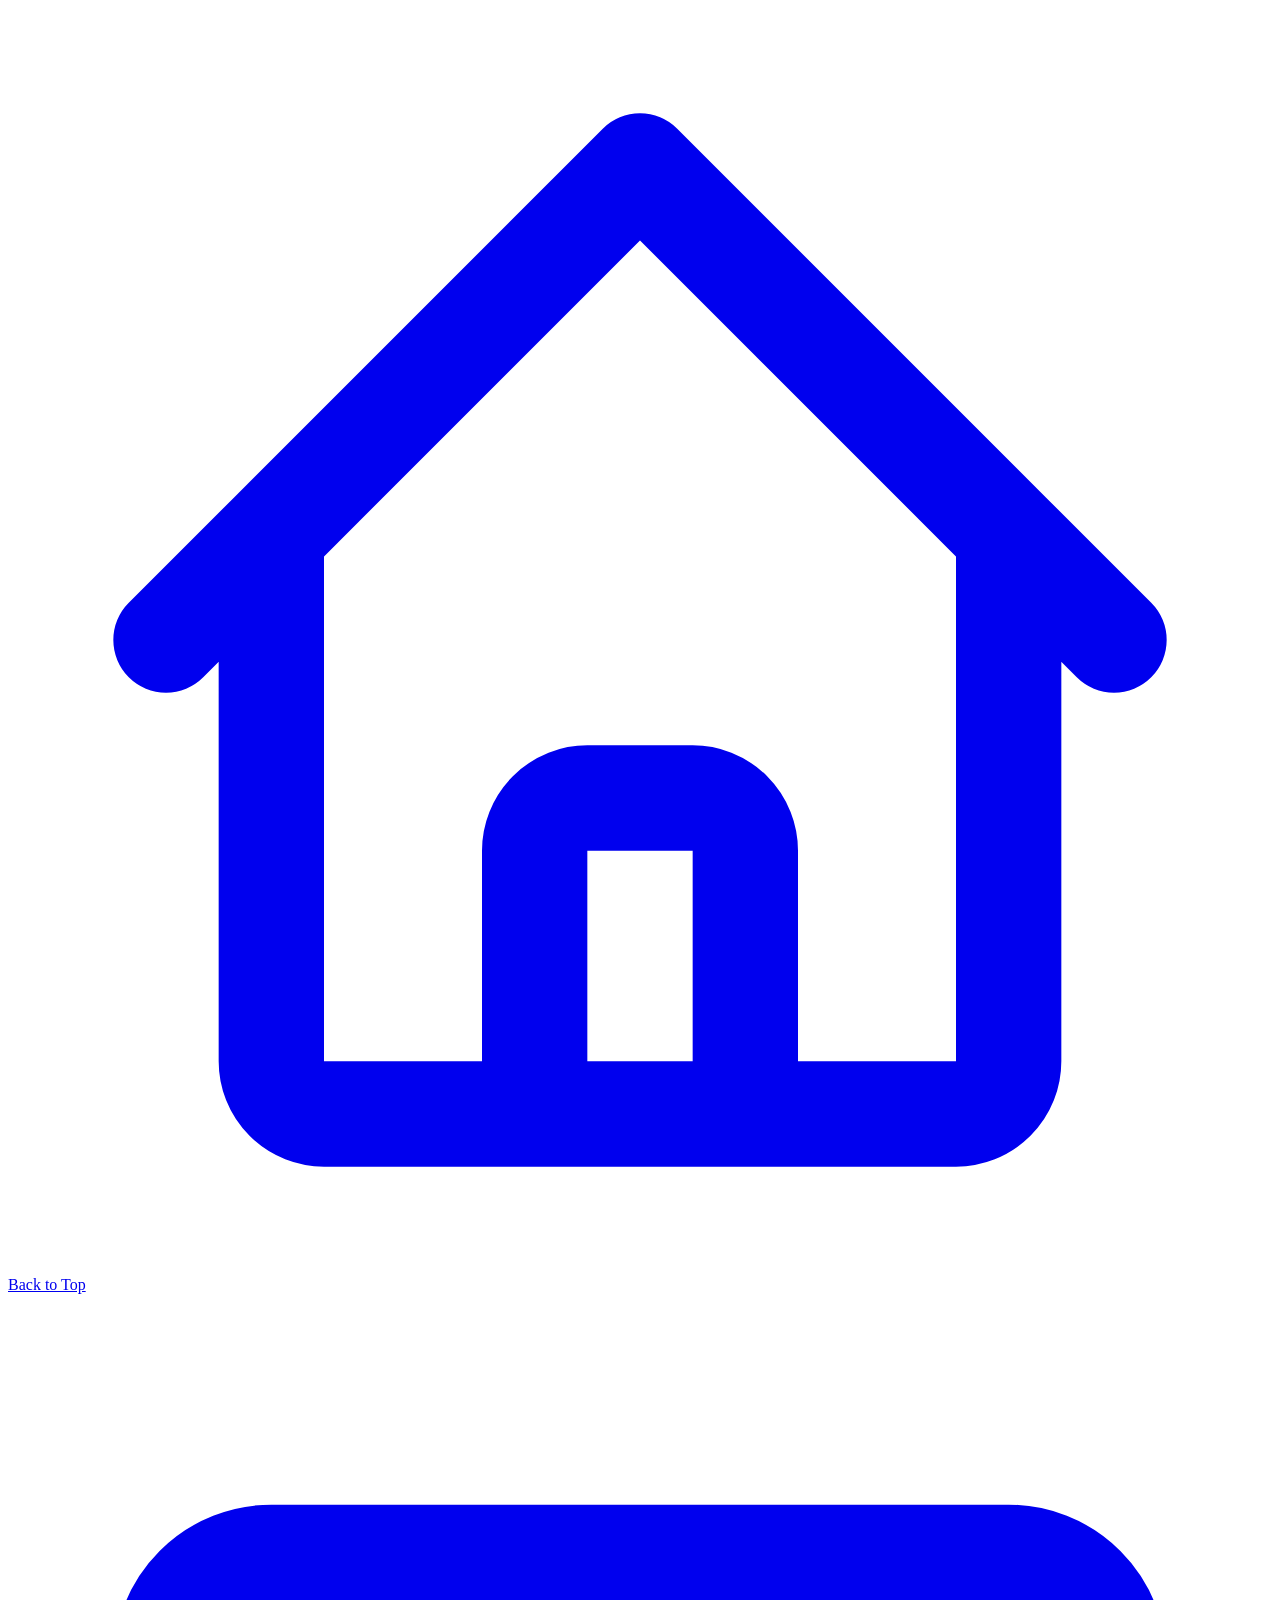
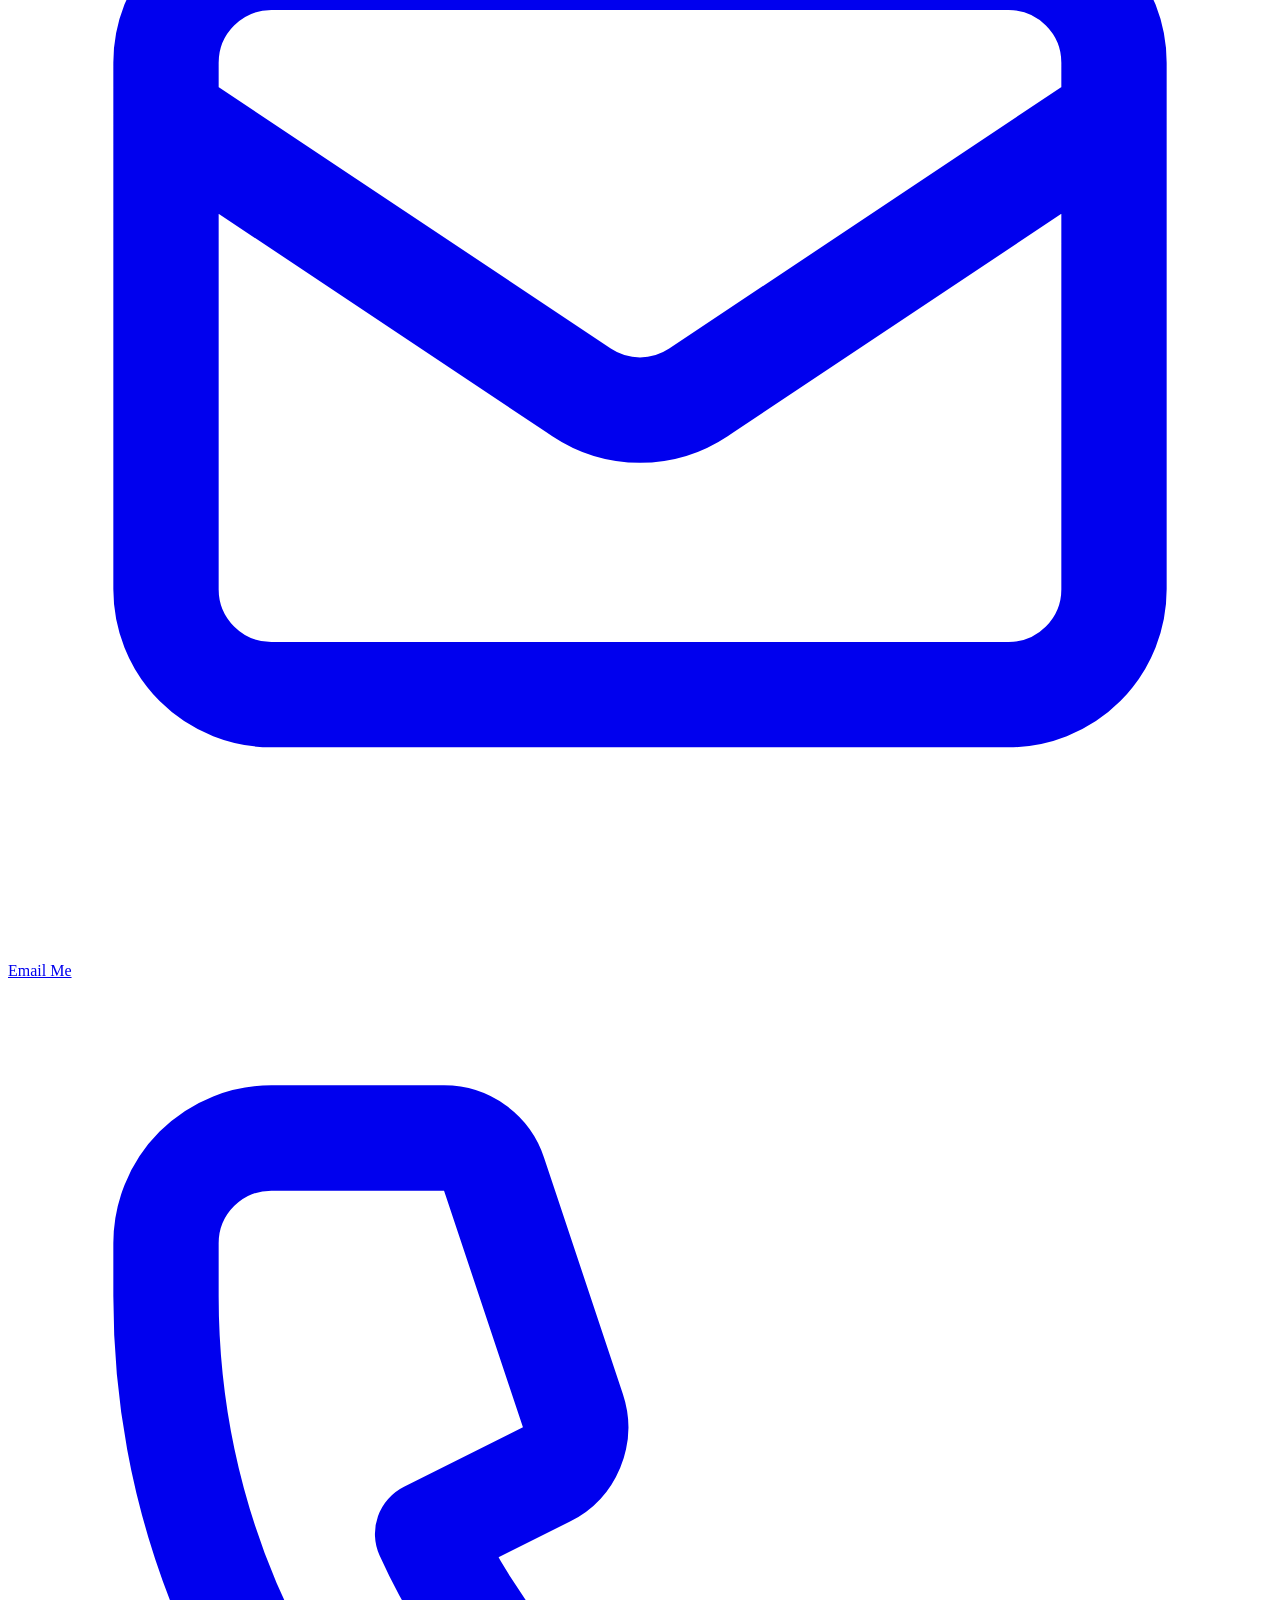
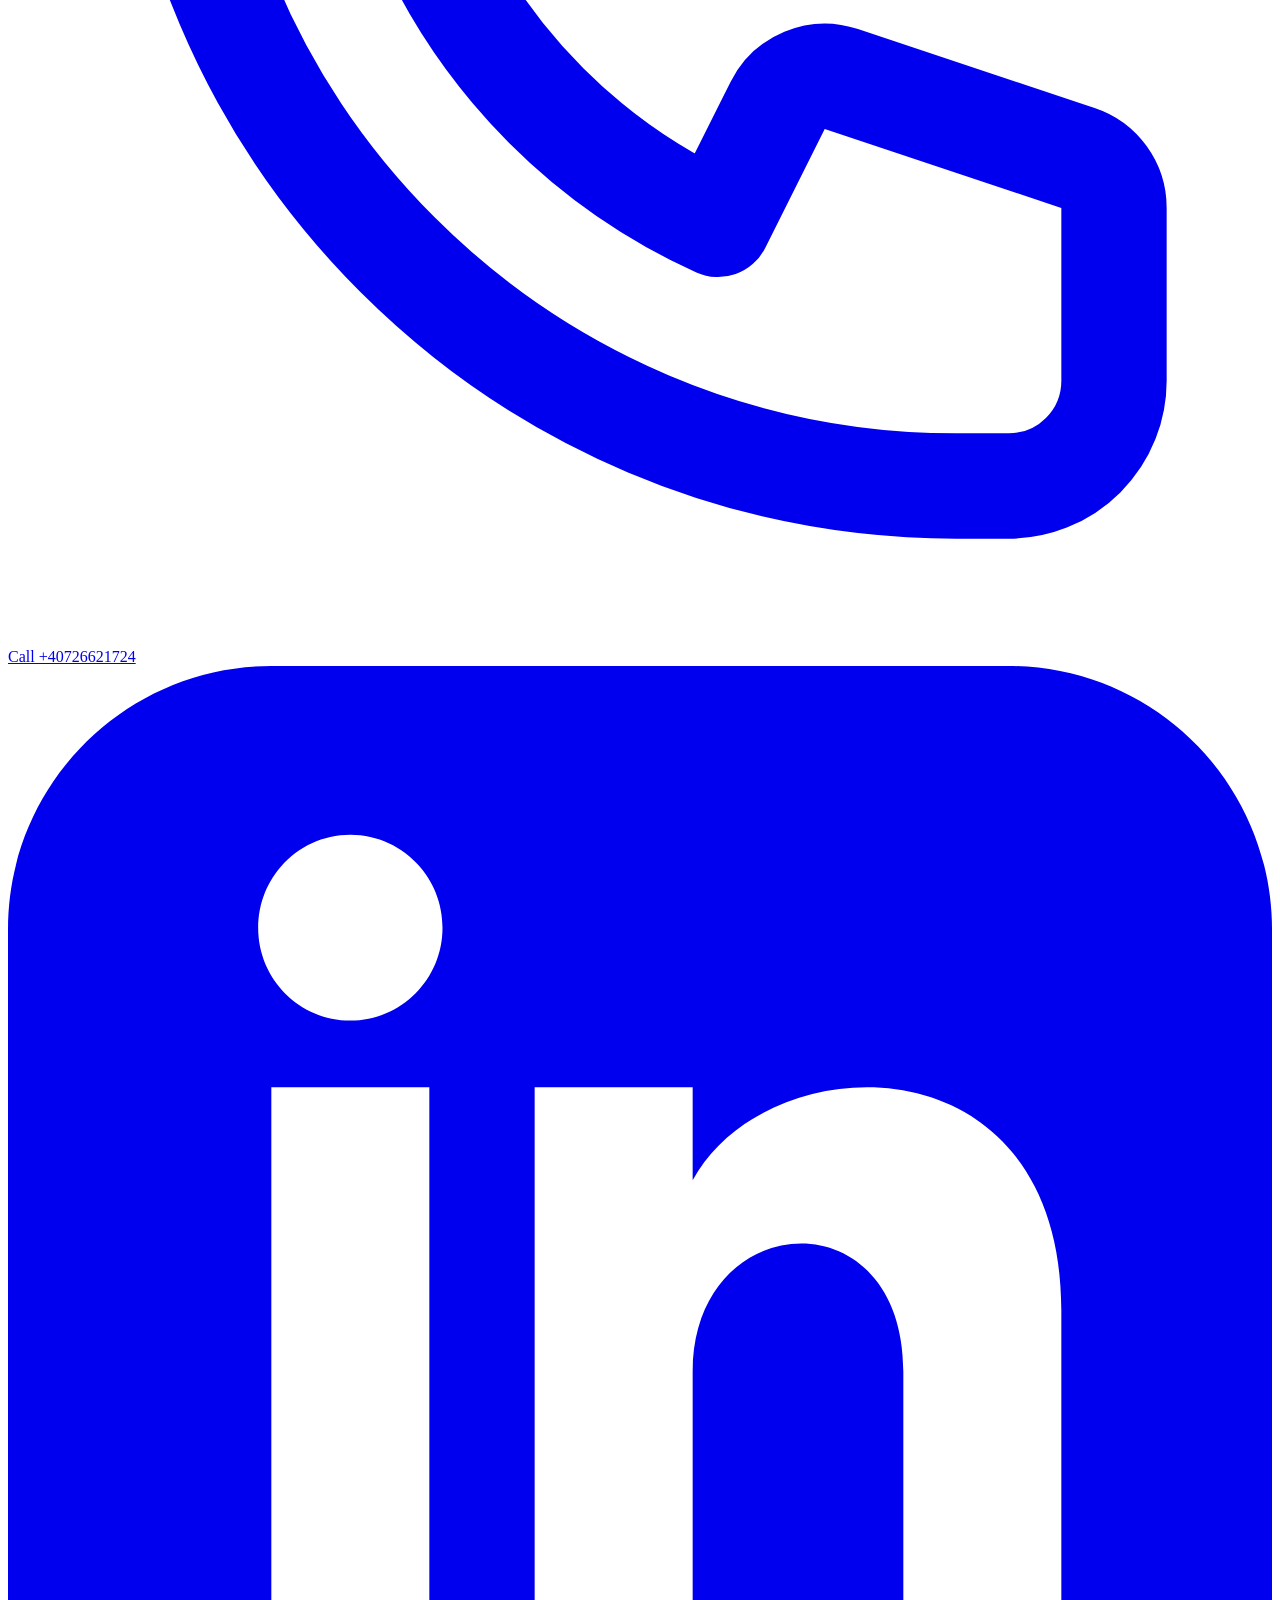
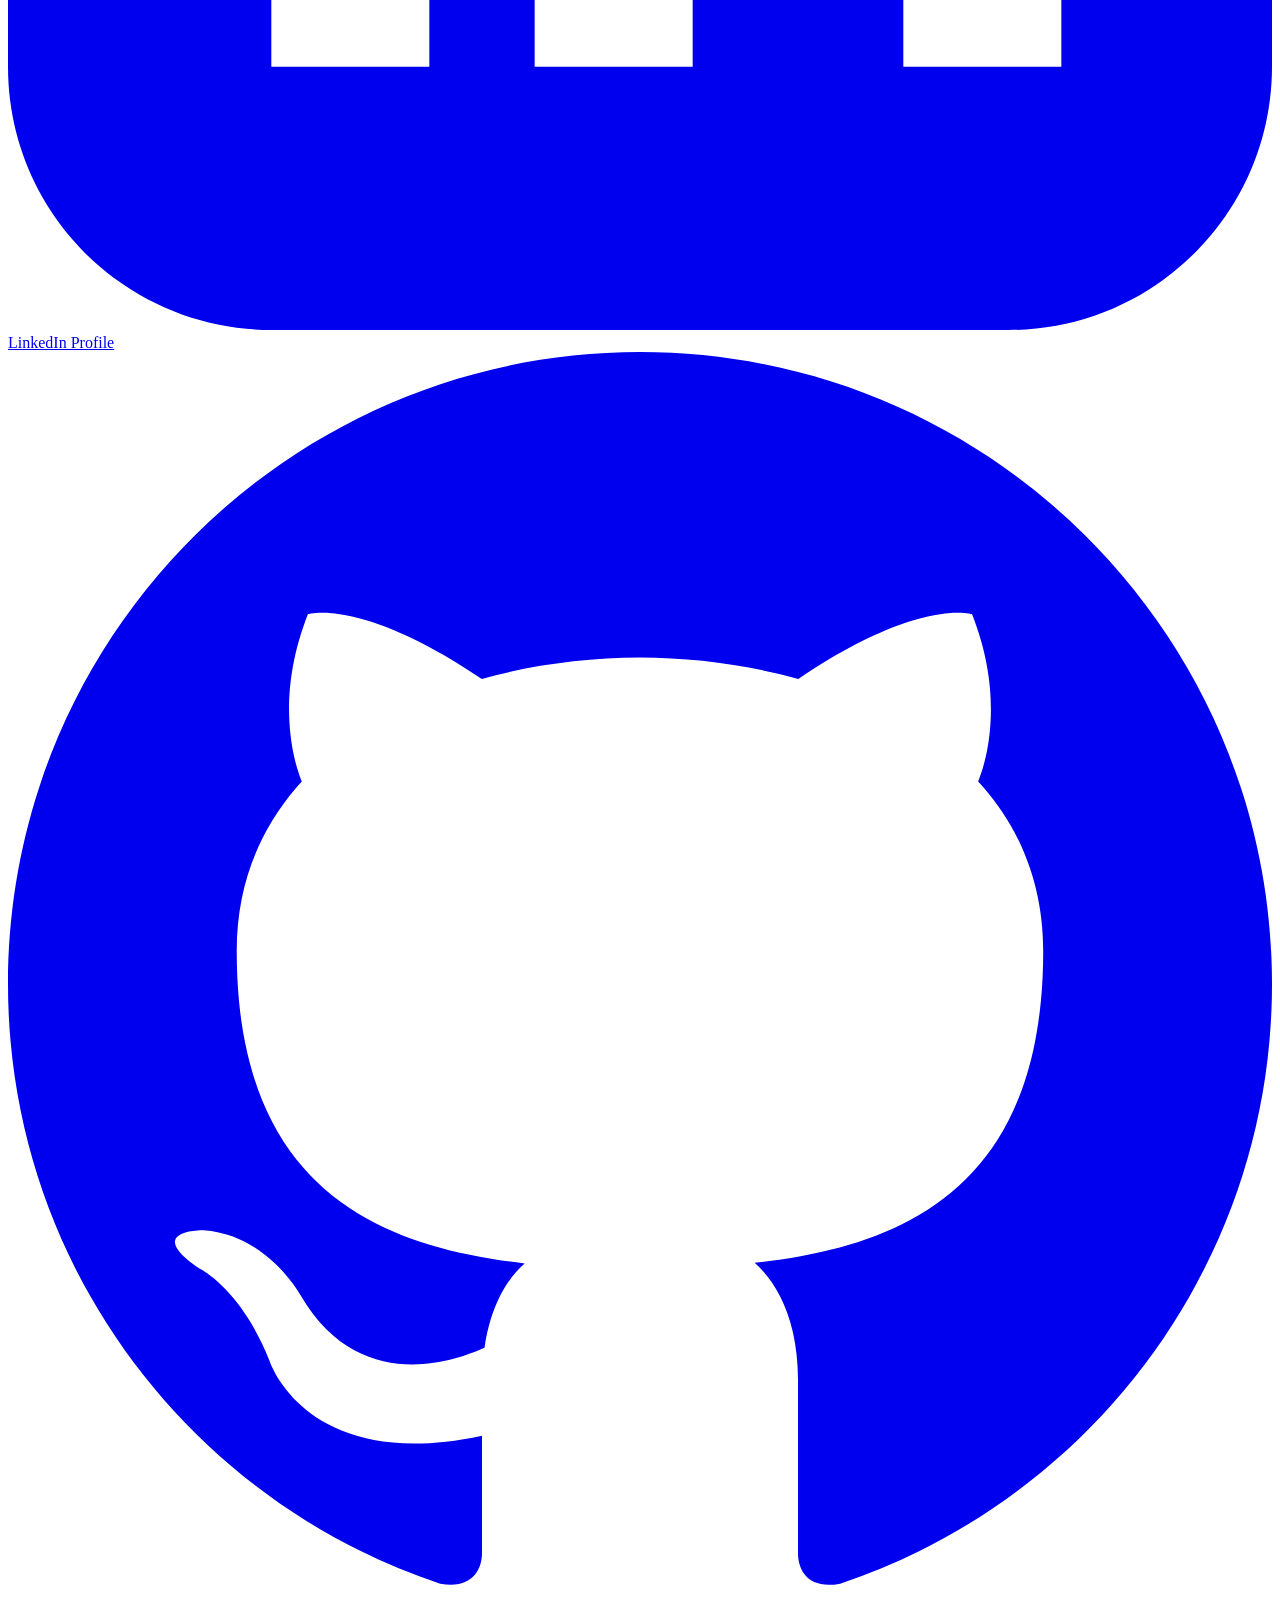
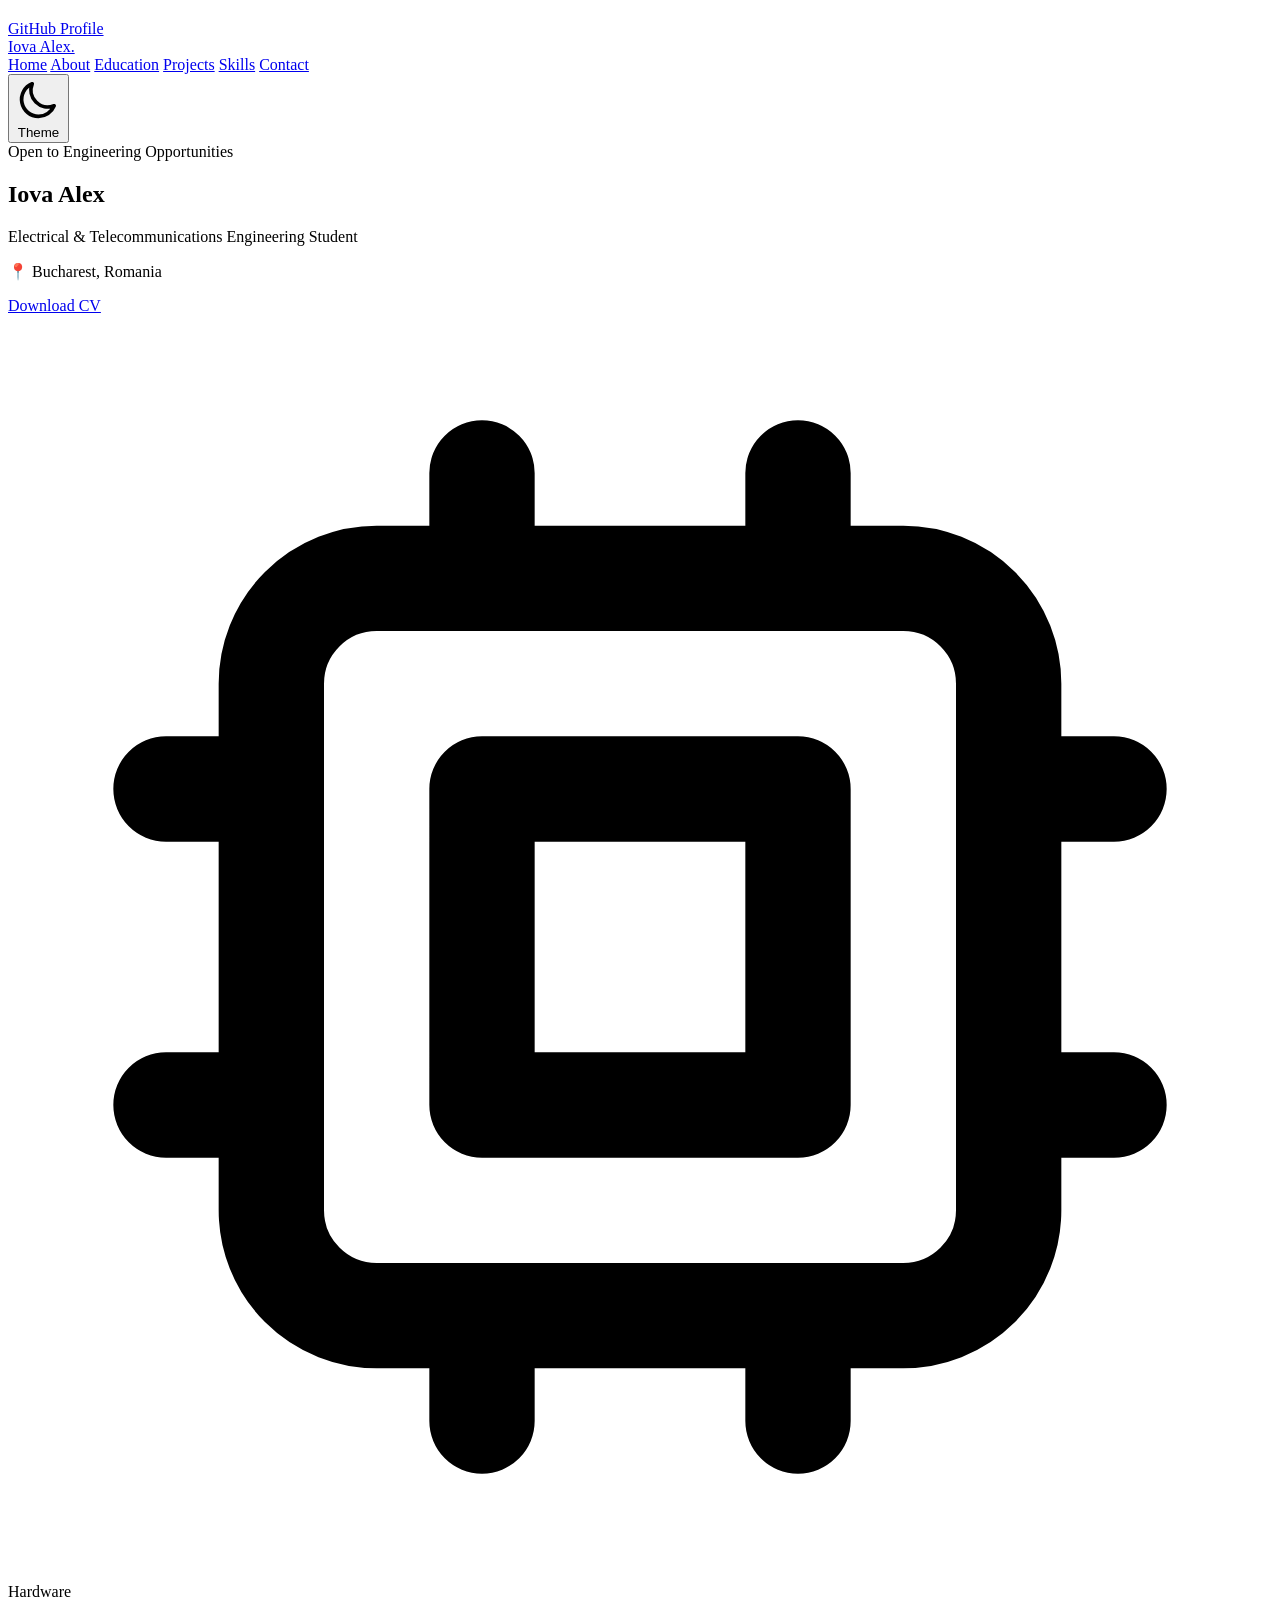
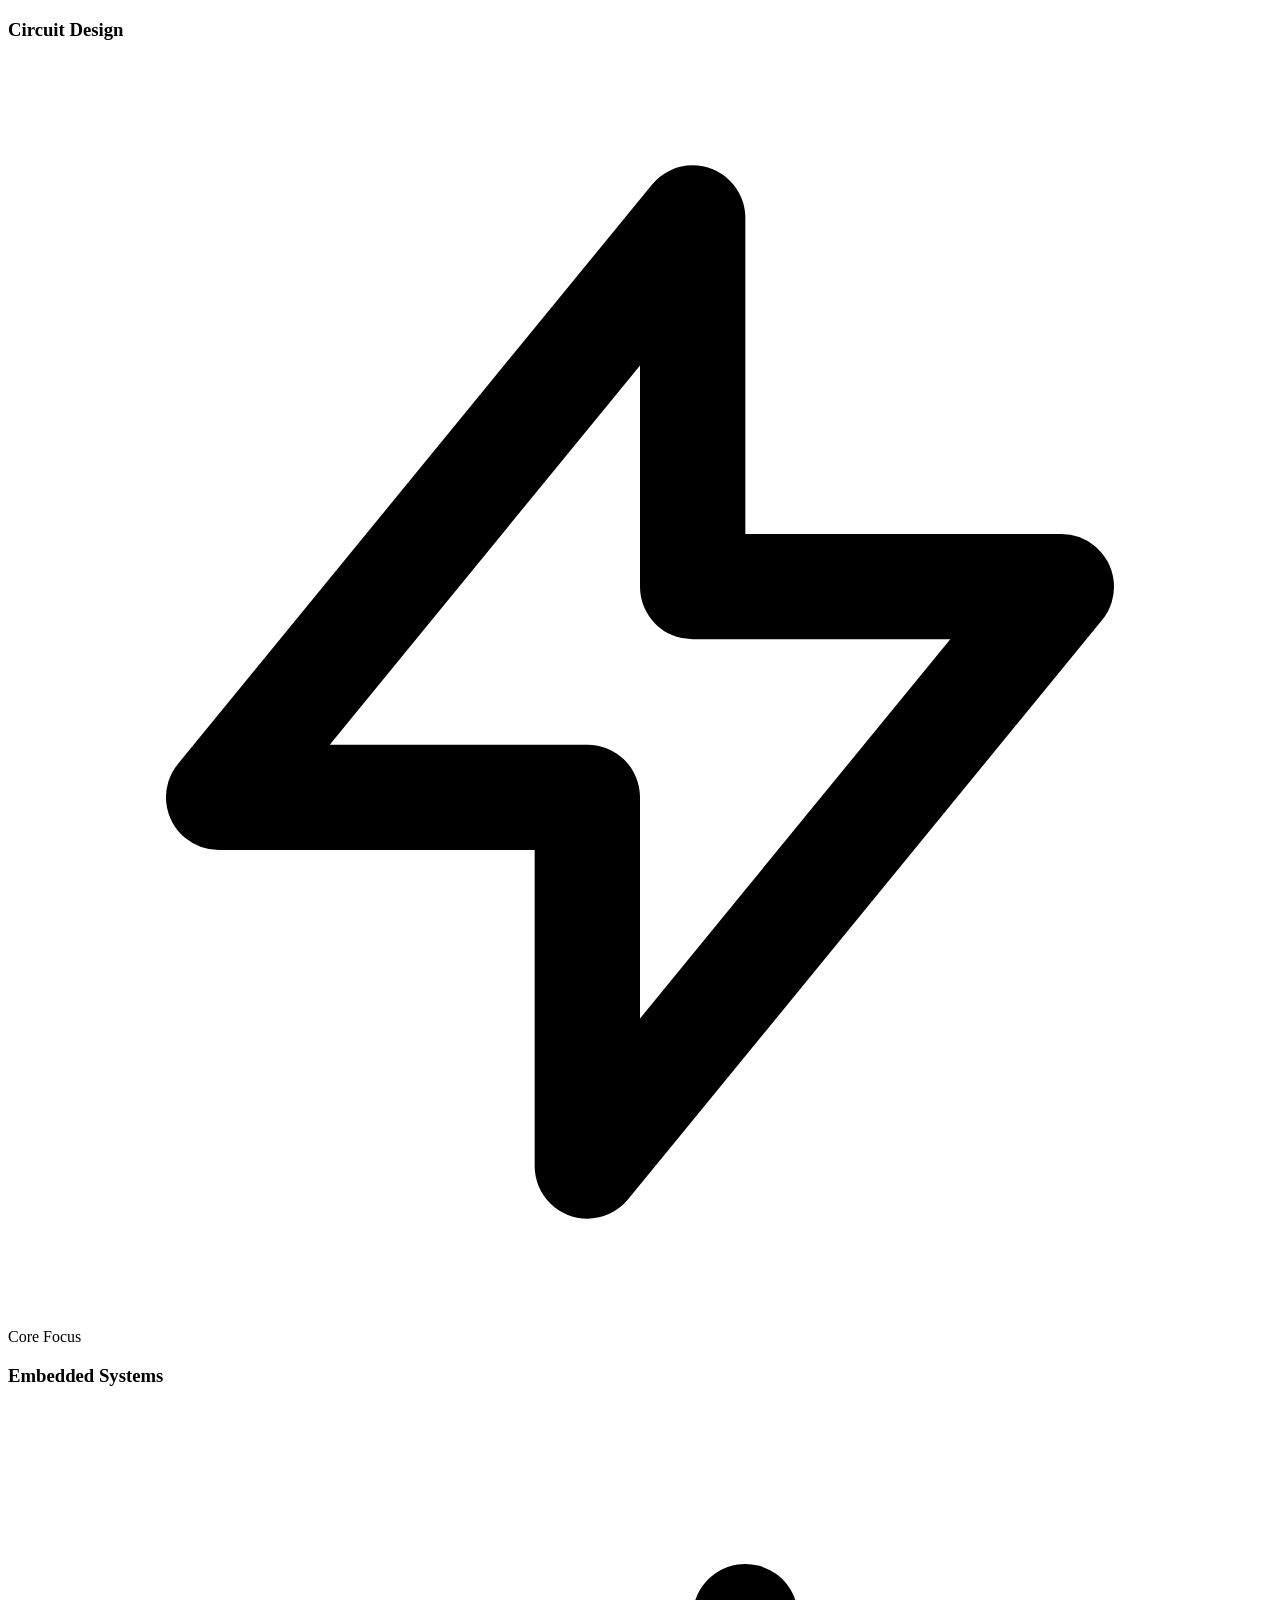
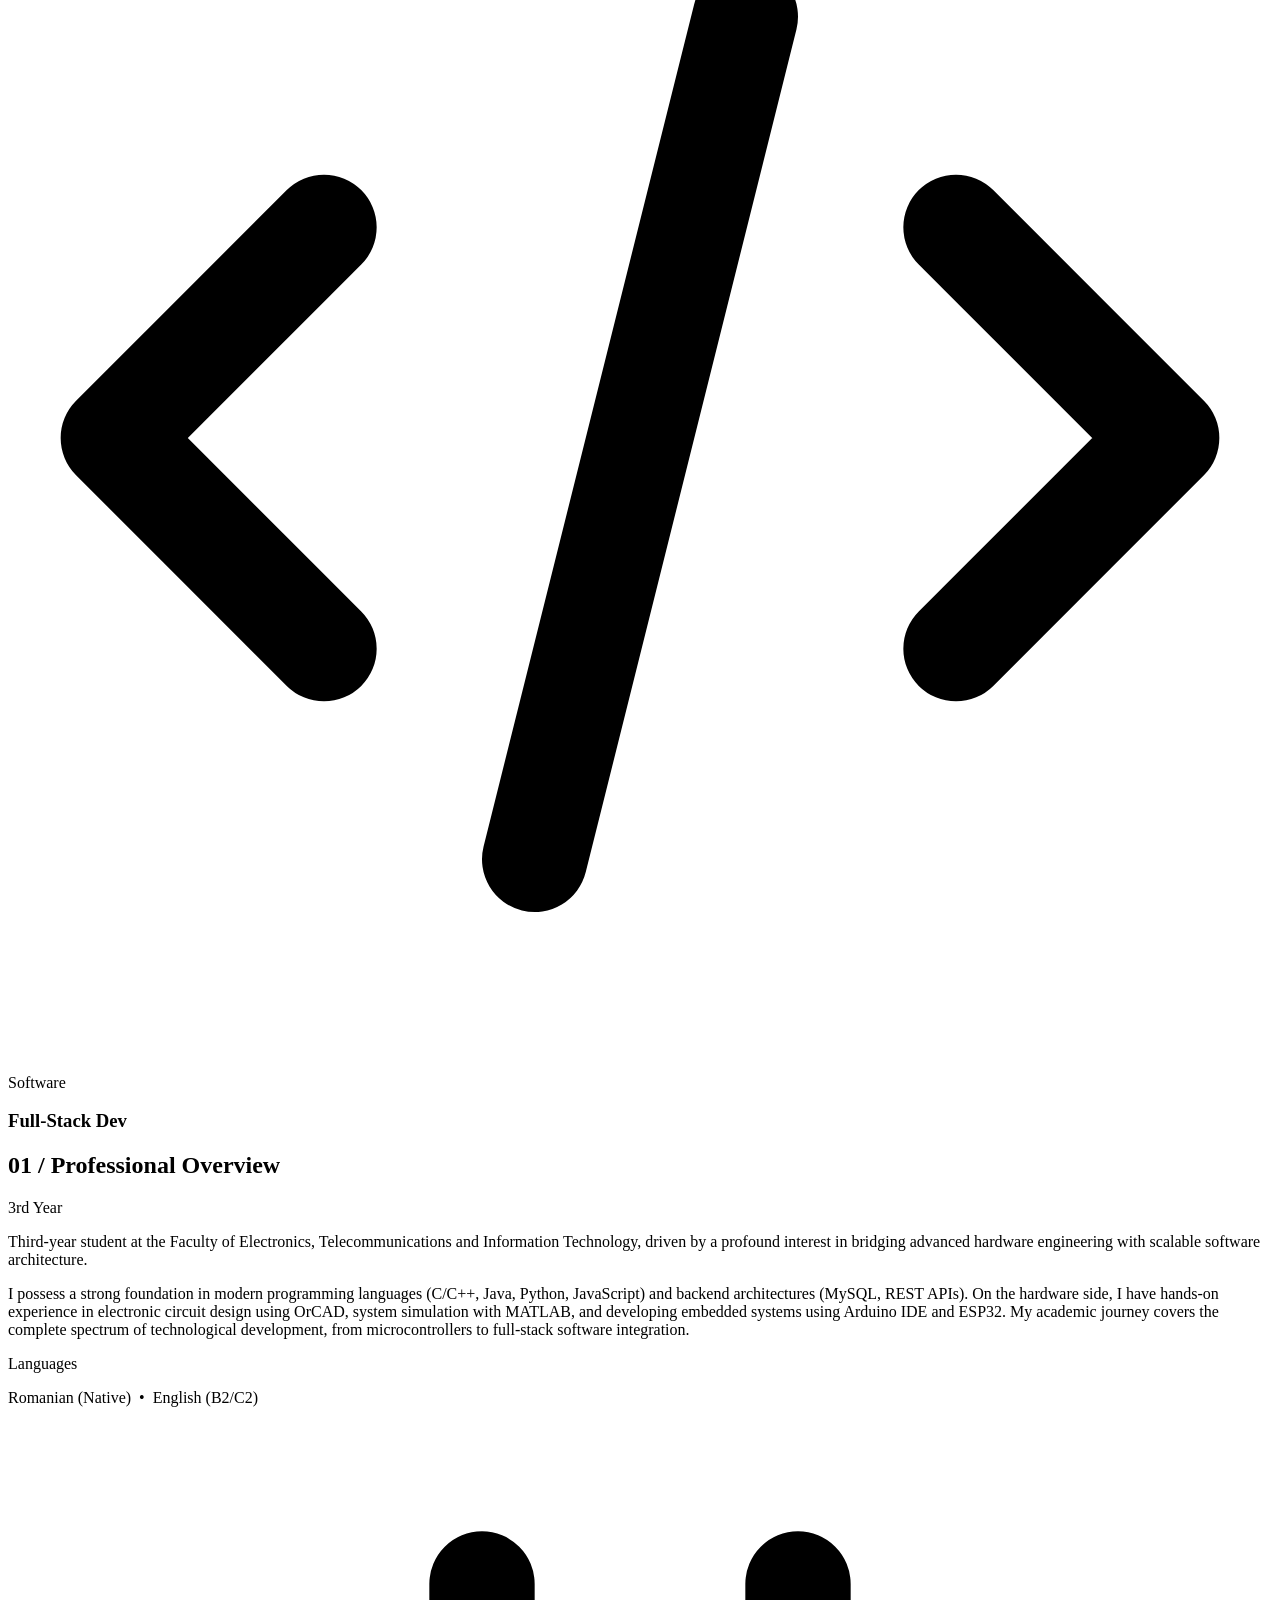
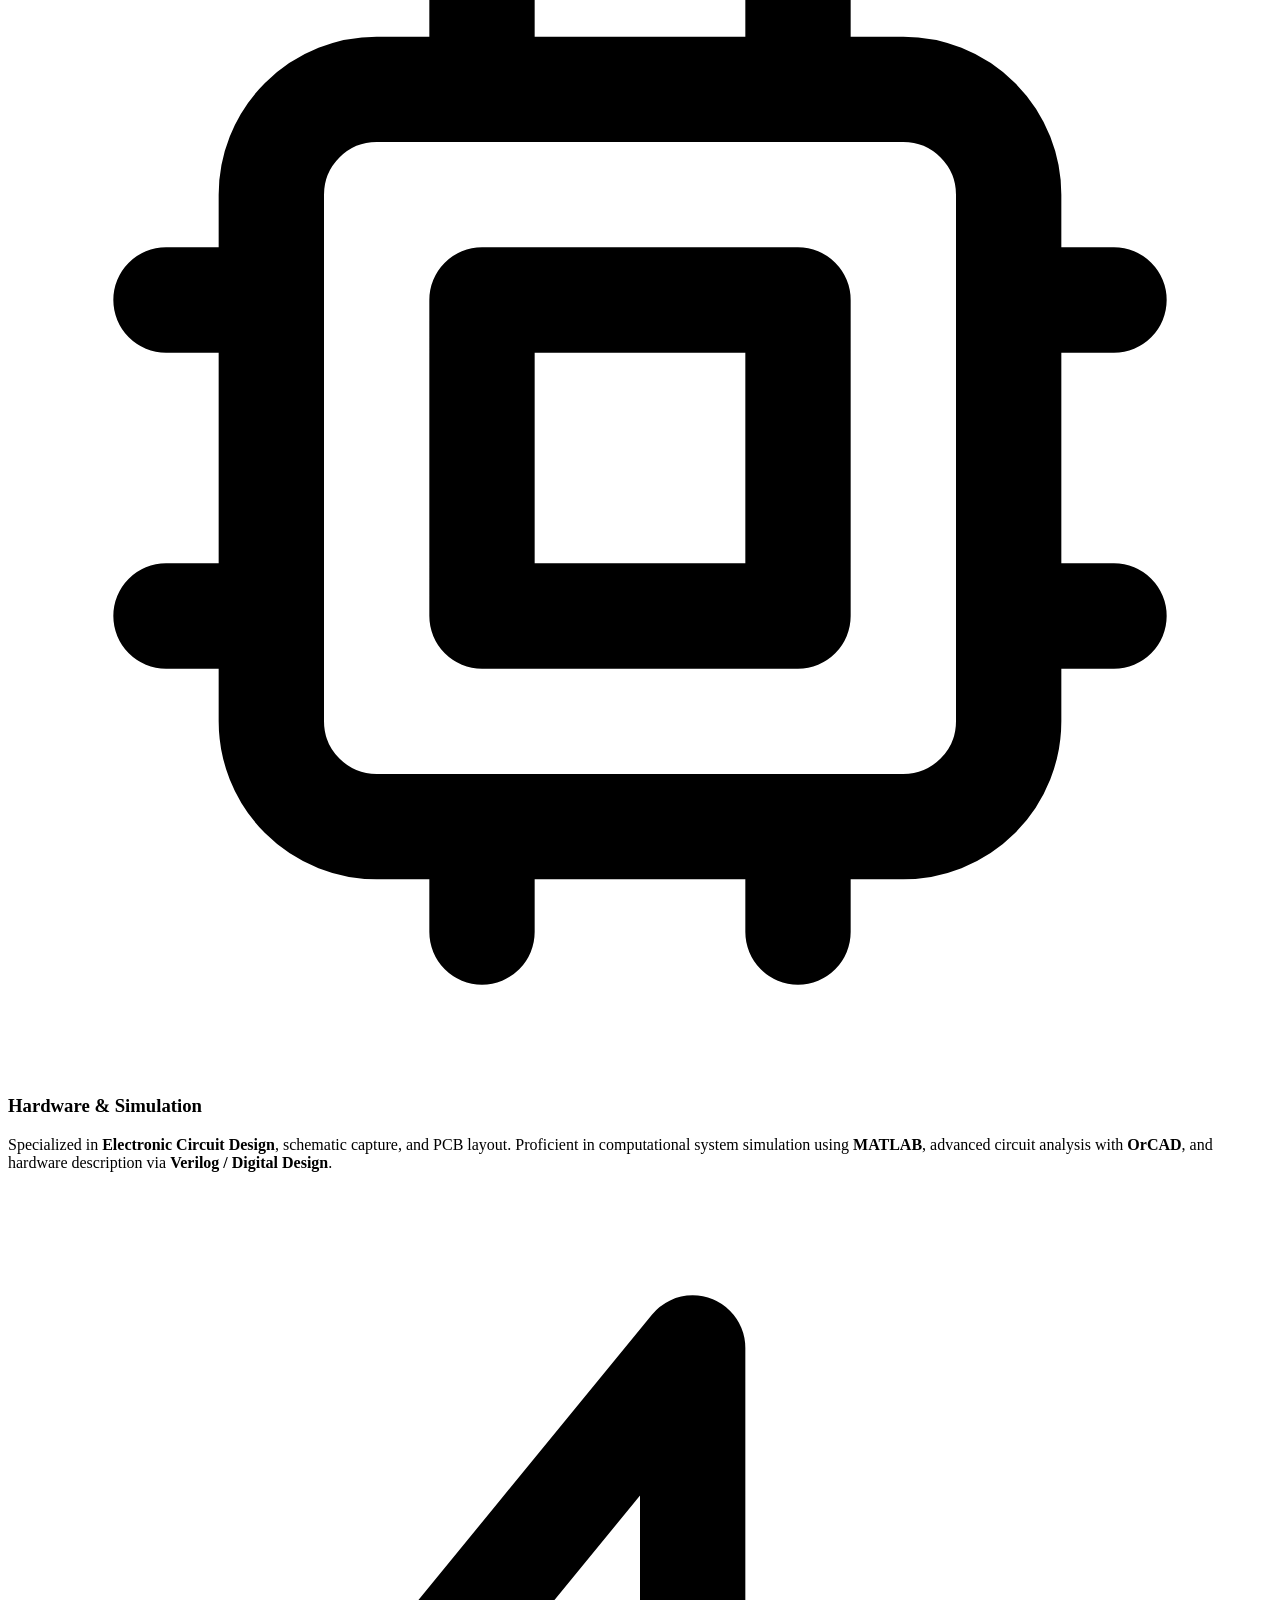
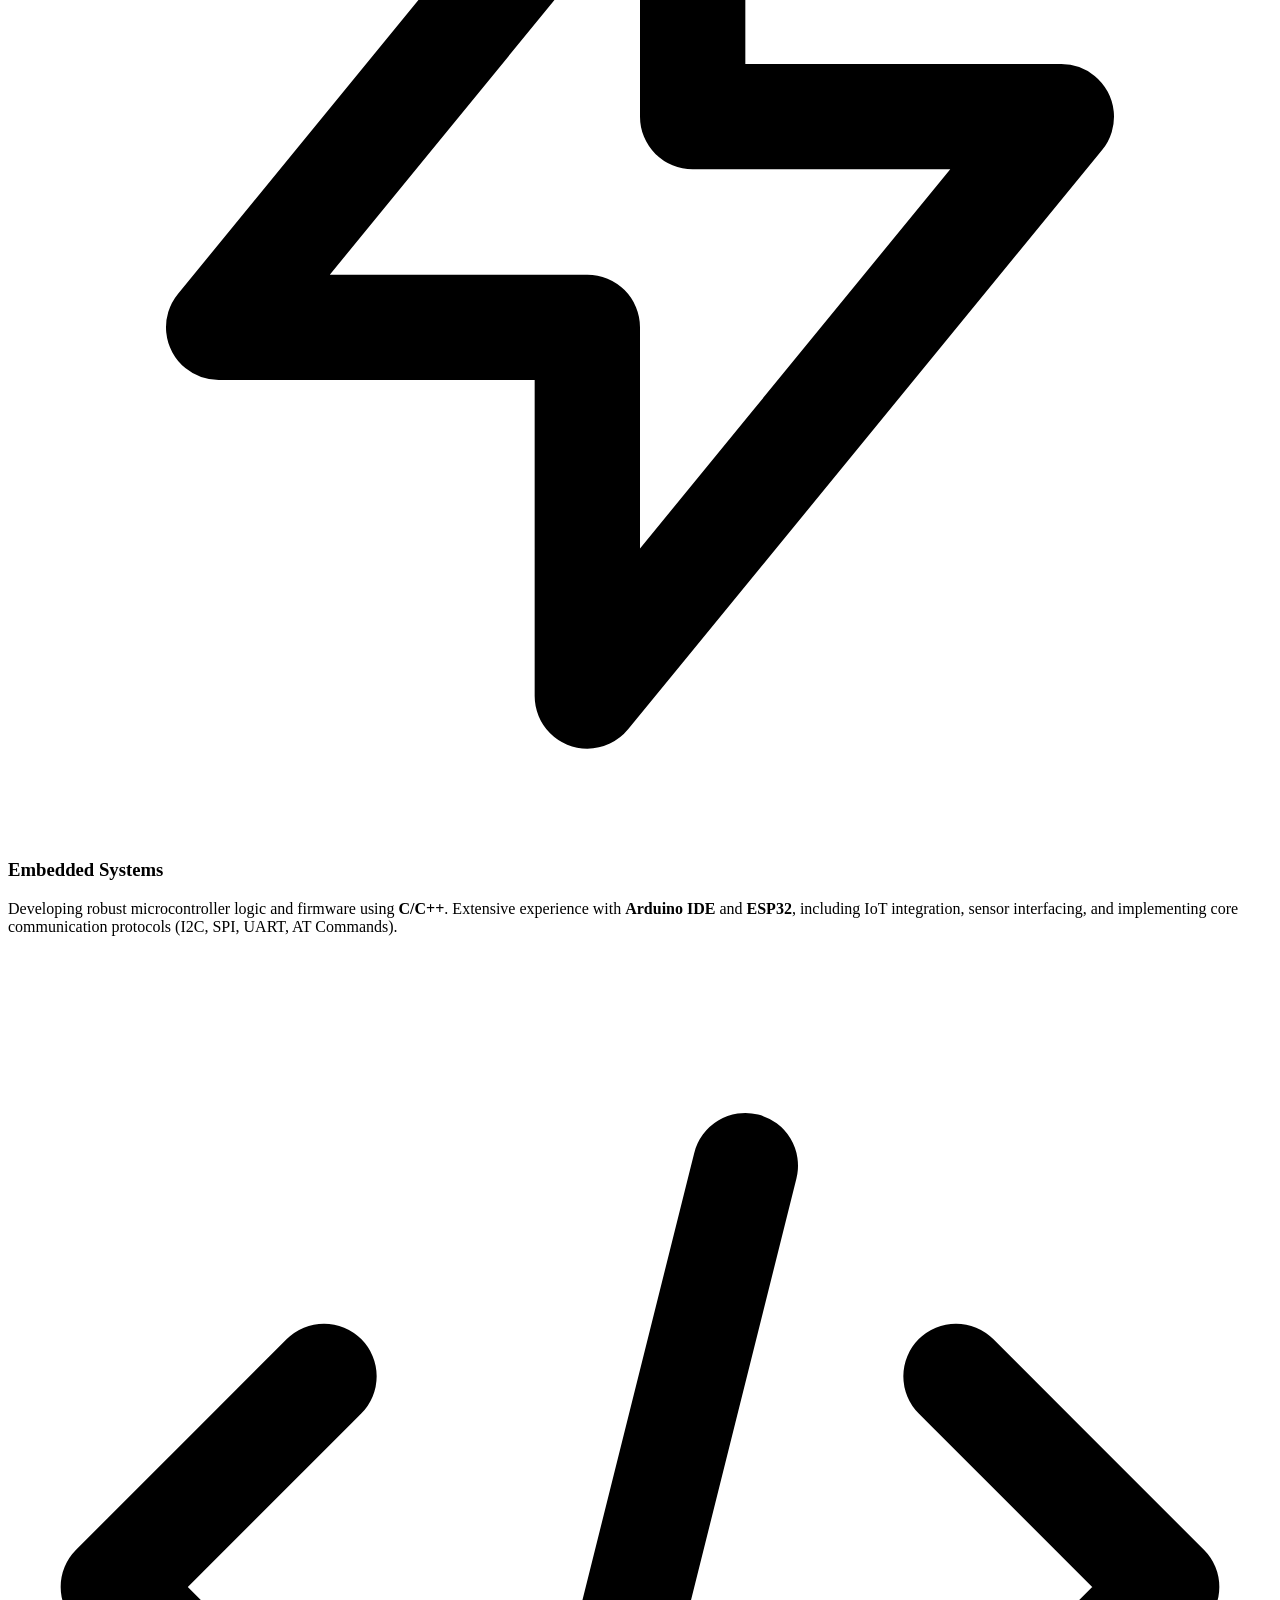
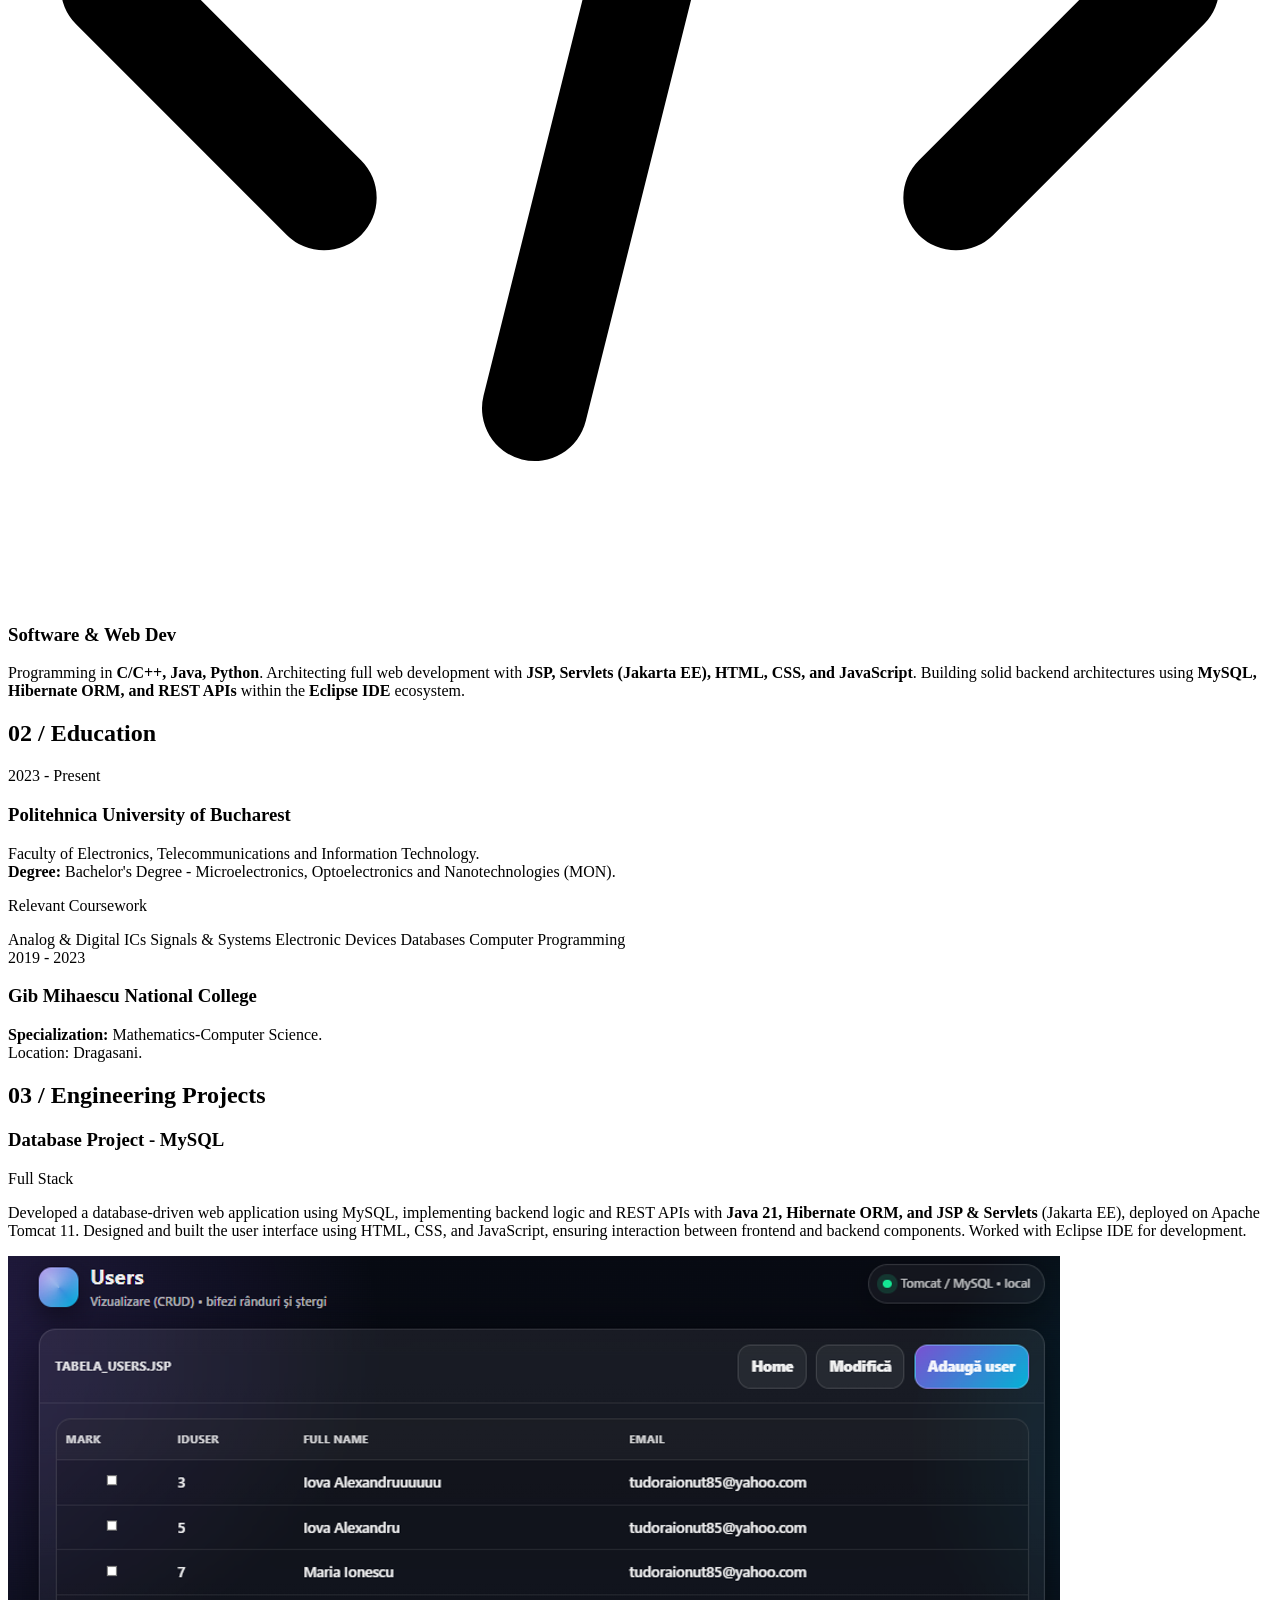
==== commit d4f394a3: "Update index.html" ====
--- a/index.html
+++ b/index.html
@@ -302,7 +302,7 @@
           Third-year student at the Faculty of Electronics, Telecommunications and Information Technology, driven by a profound interest in bridging advanced hardware engineering with scalable software architecture.
         </p>
         <p class="text-base text-muted-foreground/90 font-light leading-loose mb-8">
-          I possess a strong foundation in modern programming languages, combined with hands-on experience in building robust databases, integrating REST APIs, and designing complex electronic systems. My academic journey covers the complete spectrum of technological development, from microcontrollers and embedded systems to full-stack software integration.
+          I possess a strong foundation in modern programming languages (C/C++, Java, Python, JavaScript) and backend architectures (MySQL, REST APIs). On the hardware side, I have hands-on experience in electronic circuit design using OrCAD, system simulation with MATLAB, and developing embedded systems using Arduino IDE and ESP32. My academic journey covers the complete spectrum of technological development, from microcontrollers to full-stack software integration.
         </p>
 
         <div class="pt-6 border-t border-border mt-auto flex flex-col sm:flex-row sm:items-center gap-3">
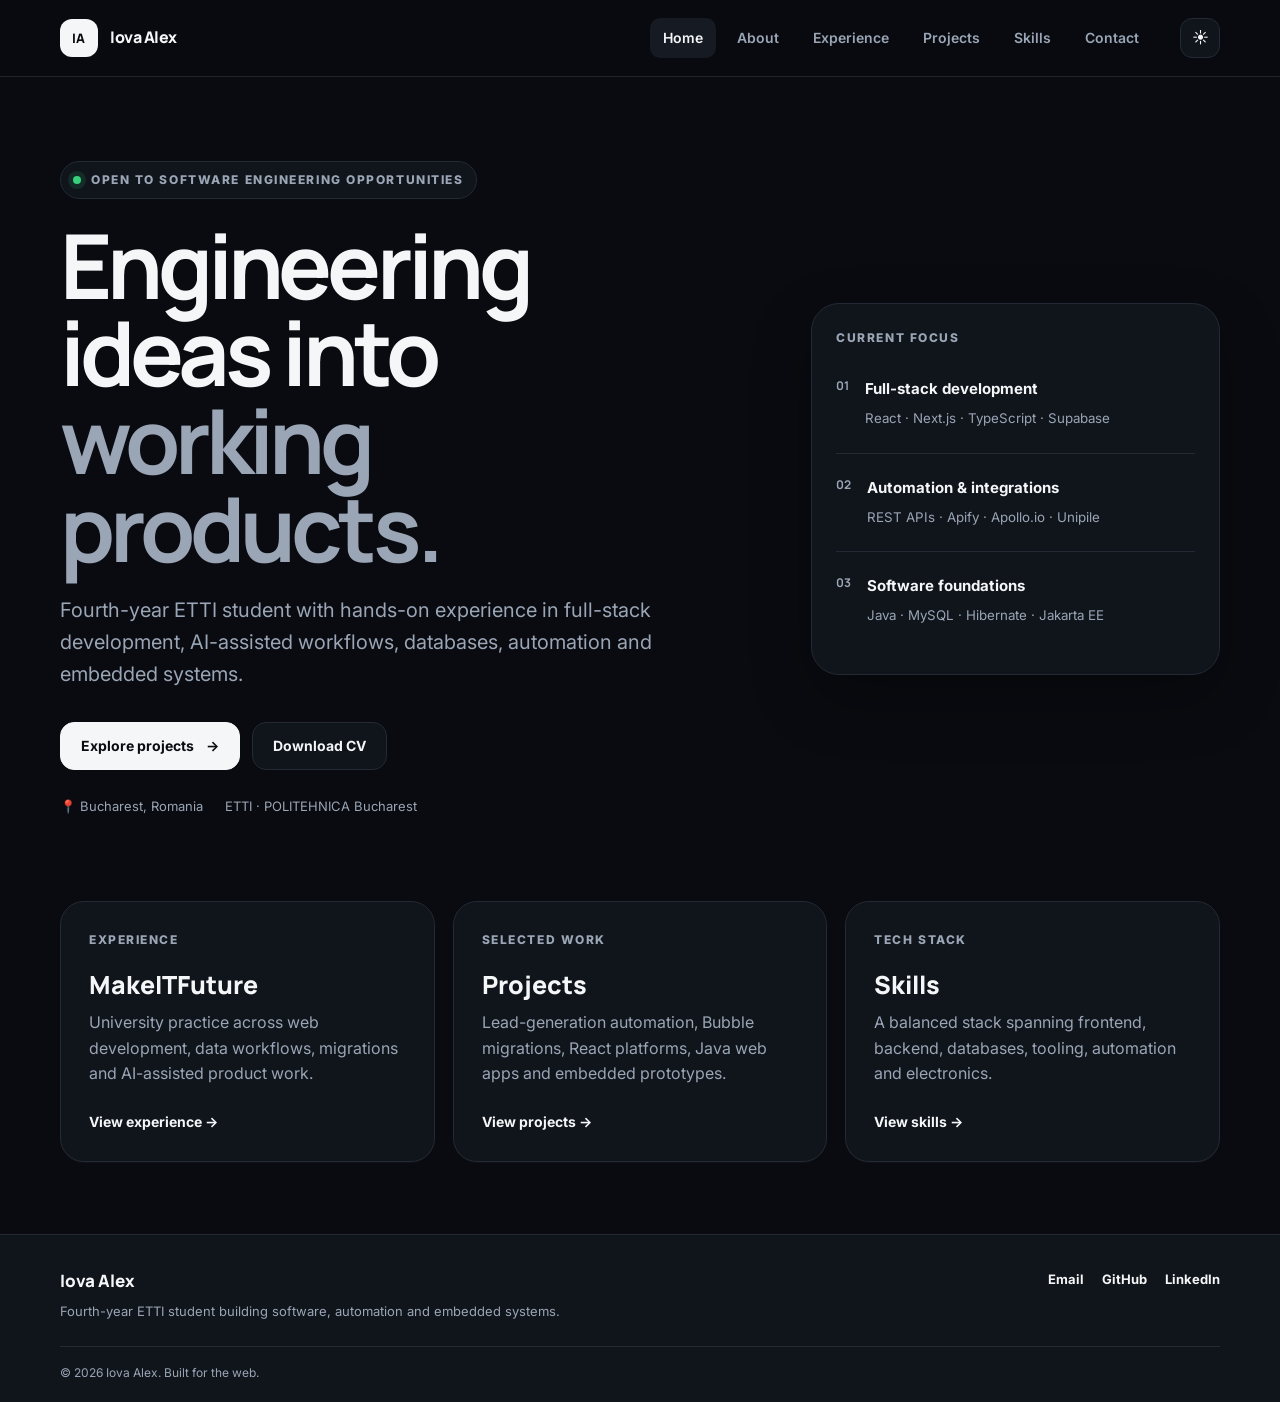
==== commit 87604686: "Redesign portfolio as professional multi-page site" ====
--- a/index.html
+++ b/index.html
@@ -1,646 +1,114 @@
 <!DOCTYPE html>
 <html lang="en" class="dark">
 <head>
-<meta charset="UTF-8">
-<meta name="viewport" content="width=device-width, initial-scale=1.0">
-<title>Iova Alex | Portfolio</title>
-<link href="https://fonts.googleapis.com/css2?family=Inter:wght@300;400;500;700;900&display=swap" rel="stylesheet">
-<script src="https://cdn.tailwindcss.com"></script>
-
-<script>
-  tailwind.config = {
-    darkMode: 'class',
-    theme: {
-      extend: {
-        fontFamily: { sans: ['Inter', 'sans-serif'] },
-        colors: {
-          border: "hsl(var(--border))",
-          input: "hsl(var(--input))",
-          ring: "hsl(var(--ring))",
-          background: "hsl(var(--background))",
-          foreground: "hsl(var(--foreground))",
-          primary: {
-            DEFAULT: "hsl(var(--primary))",
-            foreground: "hsl(var(--primary-foreground))",
-          },
-          secondary: {
-            DEFAULT: "hsl(var(--secondary))",
-            foreground: "hsl(var(--secondary-foreground))",
-          },
-          muted: {
-            DEFAULT: "hsl(var(--muted))",
-            foreground: "hsl(var(--muted-foreground))",
-          },
-          accent: {
-            DEFAULT: "hsl(var(--accent))",
-            foreground: "hsl(var(--accent-foreground))",
-          },
-          card: {
-            DEFAULT: "hsl(var(--card))",
-            foreground: "hsl(var(--card-foreground))",
-          },
-        },
-        borderRadius: {
-          lg: "var(--radius)",
-          md: "calc(var(--radius) - 2px)",
-          sm: "calc(var(--radius) - 4px)",
-        },
-        transitionTimingFunction: {
-          'out-expo': 'cubic-bezier(0.16, 1, 0.3, 1)',
-        }
-      }
-    }
-  }
-</script>
-
-<style type="text/tailwindcss">
-  @layer base {
-    :root {
-      /* Pure Architecture Palette - Light Mode */
-      --background: 0 0% 100%;
-      --foreground: 0 0% 0%;
-      --card: 0 0% 100%;
-      --card-foreground: 0 0% 0%;
-      --primary: 0 0% 0%;
-      --primary-foreground: 0 0% 100%;
-      --secondary: 0 0% 96%;
-      --secondary-foreground: 0 0% 0%;
-      --muted: 0 0% 96%;
-      --muted-foreground: 0 0% 40%;
-      --border: 0 0% 90%;
-      --radius: 0.5rem;
-    }
-
-    .dark {
-      /* Pure Architecture Palette - Dark Mode */
-      --background: 0 0% 5%;
-      --foreground: 0 0% 100%;
-      --card: 0 0% 8%;
-      --card-foreground: 0 0% 100%;
-      --primary: 0 0% 100%;
-      --primary-foreground: 0 0% 0%;
-      --secondary: 0 0% 12%;
-      --secondary-foreground: 0 0% 100%;
-      --muted: 0 0% 12%;
-      --muted-foreground: 0 0% 60%;
-      --border: 0 0% 15%;
-    }
-  }
-
-  @layer base {
-    * { @apply border-border; }
-    body { @apply bg-background text-foreground font-sans antialiased transition-colors duration-500; scroll-behavior: smooth; }
-    
-    .text-architectural { @apply tracking-[-0.02em] leading-[1.1]; }
-    .text-minimal { @apply tracking-widest uppercase text-xs font-medium; }
-  }
-
-  /* --- Animații Scroll Reveal --- */
-  .scroll-reveal {
-    opacity: 0;
-    transform: translateY(40px);
-    transition: all 1s cubic-bezier(0.16, 1, 0.3, 1);
-  }
-  .scroll-reveal.visible {
-    opacity: 1;
-    transform: translateY(0);
-  }
-  
-  .delay-100 { transition-delay: 100ms; }
-  .delay-200 { transition-delay: 200ms; }
-  .delay-300 { transition-delay: 300ms; }
-  .delay-400 { transition-delay: 400ms; }
-
-  /* --- Butoane Premium Sweep --- */
-  .btn-sweep {
-    position: relative;
-    overflow: hidden;
-    z-index: 1;
-    transition: color 0.4s cubic-bezier(0.16, 1, 0.3, 1);
-  }
-  .btn-sweep::after {
-    content: '';
-    position: absolute;
-    bottom: 0; left: 0;
-    width: 100%; height: 0%;
-    background-color: hsl(var(--foreground));
-    transition: height 0.4s cubic-bezier(0.16, 1, 0.3, 1);
-    z-index: -1;
-  }
-  .btn-sweep:hover::after { height: 100%; }
-  .btn-sweep:hover { color: hsl(var(--background)); }
-
-  /* --- Efect Hover Carduri --- */
-  .hover-card-lift {
-    transition: transform 0.5s cubic-bezier(0.16, 1, 0.3, 1), box-shadow 0.5s cubic-bezier(0.16, 1, 0.3, 1), border-color 0.5s ease;
-  }
-  .hover-card-lift:hover {
-    transform: translateY(-8px);
-    box-shadow: 0 20px 40px -15px rgba(0,0,0,0.3);
-    border-color: hsl(var(--foreground) / 0.3);
-  }
-
-  /* --- Scroll Progress Bar --- */
-  #scroll-progress {
-    position: fixed; top: 0; left: 0; width: 0%; height: 3px;
-    background: hsl(var(--foreground));
-    z-index: 9999; transition: width 0.1s;
-  }
-
-  /* Lightbox Minimalist */
-  #lightbox {
-    display: none; position: fixed; inset: 0; background: rgba(0,0,0,0.95);
-    justify-content: center; align-items: center; z-index: 2000;
-    opacity: 0; transition: opacity 0.4s ease; backdrop-filter: blur(5px);
-  }
-  #lightbox.active { opacity: 1; }
-  #lightbox img { max-width: 90%; max-height: 90%; border-radius: var(--radius); box-shadow: 0 25px 50px -12px rgba(0,0,0,0.5); transform: scale(0.95); transition: transform 0.4s cubic-bezier(0.16, 1, 0.3, 1); }
-  #lightbox.active img { transform: scale(1); }
-</style>
+  <meta charset="UTF-8">
+  <meta name="viewport" content="width=device-width, initial-scale=1.0">
+  <meta name="description" content="Portfolio of Iova Alex, fourth-year ETTI student focused on software engineering, full-stack development, automation and embedded systems.">
+  <meta name="theme-color" content="#090b10">
+  <title>Home | Iova Alex</title>
+  <link rel="preconnect" href="https://fonts.googleapis.com">
+  <link rel="preconnect" href="https://fonts.gstatic.com" crossorigin>
+  <link href="https://fonts.googleapis.com/css2?family=Inter:wght@400;500;600;700;800&family=Manrope:wght@600;700;800&display=swap" rel="stylesheet">
+  <link rel="stylesheet" href="styles.css">
+  <script src="script.js" defer></script>
 </head>
-
-<body class="xl:pl-20"> <div id="scroll-progress"></div>
-
-<aside class="fixed top-1/2 -translate-y-1/2 left-6 z-50 hidden xl:flex flex-col gap-4 p-3 rounded-full bg-background/80 backdrop-blur-xl border border-border shadow-lg transition-all duration-300">
-  
-  <a href="#home" class="group relative p-3 rounded-full hover:bg-secondary hover:text-foreground text-muted-foreground transition-all flex items-center justify-center">
-    <svg class="w-5 h-5" fill="none" stroke="currentColor" viewBox="0 0 24 24"><path stroke-linecap="round" stroke-linejoin="round" stroke-width="2" d="M3 12l2-2m0 0l7-7 7 7M5 10v10a1 1 0 001 1h3m10-11l2 2m-2-2v10a1 1 0 01-1 1h-3m-6 0a1 1 0 001-1v-4a1 1 0 011-1h2a1 1 0 011 1v4a1 1 0 001 1m-6 0h6"></path></svg>
-    <span class="absolute left-16 px-3 py-1.5 bg-foreground text-background text-xs font-bold rounded-md opacity-0 group-hover:opacity-100 transition-opacity pointer-events-none whitespace-nowrap shadow-md">
-      Back to Top
-      <span class="absolute top-1/2 -translate-y-1/2 -left-1 border-t-4 border-t-transparent border-b-4 border-b-transparent border-r-4 border-r-foreground"></span>
-    </span>
-  </a>
-
-  <a href="mailto:iovaalex1234@gmail.com" class="group relative p-3 rounded-full hover:bg-secondary hover:text-foreground text-muted-foreground transition-all flex items-center justify-center">
-    <svg class="w-5 h-5" fill="none" stroke="currentColor" viewBox="0 0 24 24"><path stroke-linecap="round" stroke-linejoin="round" stroke-width="2" d="M3 8l7.89 5.26a2 2 0 002.22 0L21 8M5 19h14a2 2 0 002-2V7a2 2 0 00-2-2H5a2 2 0 00-2 2v10a2 2 0 002 2z"></path></svg>
-    <span class="absolute left-16 px-3 py-1.5 bg-foreground text-background text-xs font-bold rounded-md opacity-0 group-hover:opacity-100 transition-opacity pointer-events-none whitespace-nowrap shadow-md">
-      Email Me
-      <span class="absolute top-1/2 -translate-y-1/2 -left-1 border-t-4 border-t-transparent border-b-4 border-b-transparent border-r-4 border-r-foreground"></span>
-    </span>
-  </a>
-
-  <a href="tel:+40726621724" class="group relative p-3 rounded-full hover:bg-secondary hover:text-foreground text-muted-foreground transition-all flex items-center justify-center">
-    <svg class="w-5 h-5" fill="none" stroke="currentColor" viewBox="0 0 24 24"><path stroke-linecap="round" stroke-linejoin="round" stroke-width="2" d="M3 5a2 2 0 012-2h3.28a1 1 0 01.948.684l1.498 4.493a1 1 0 01-.502 1.21l-2.257 1.13a11.042 11.042 0 005.516 5.516l1.13-2.257a1 1 0 011.21-.502l4.493 1.498a1 1 0 01.684.949V19a2 2 0 01-2 2h-1C9.716 21 3 14.284 3 6V5z"></path></svg>
-    <span class="absolute left-16 px-3 py-1.5 bg-foreground text-background text-xs font-bold rounded-md opacity-0 group-hover:opacity-100 transition-opacity pointer-events-none whitespace-nowrap shadow-md">
-      Call +40726621724
-      <span class="absolute top-1/2 -translate-y-1/2 -left-1 border-t-4 border-t-transparent border-b-4 border-b-transparent border-r-4 border-r-foreground"></span>
-    </span>
-  </a>
-
-  <a href="https://www.linkedin.com/in/dumitru-alexandru-iova-7794963b9/" target="_blank" class="group relative p-3 rounded-full hover:bg-secondary hover:text-foreground text-muted-foreground transition-all flex items-center justify-center">
-    <svg class="w-5 h-5" fill="currentColor" viewBox="0 0 24 24"><path d="M19 0h-14c-2.761 0-5 2.239-5 5v14c0 2.761 2.239 5 5 5h14c2.762 0 5-2.239 5-5v-14c0-2.761-2.238-5-5-5zm-11 19h-3v-11h3v11zm-1.5-12.268c-.966 0-1.75-.79-1.75-1.764s.784-1.764 1.75-1.764 1.75.79 1.75 1.764-.783 1.764-1.75 1.764zm13.5 12.268h-3v-5.604c0-3.368-4-3.113-4 0v5.604h-3v-11h3v1.765c1.396-2.586 7-2.777 7 2.476v6.759z"/></svg>
-    <span class="absolute left-16 px-3 py-1.5 bg-foreground text-background text-xs font-bold rounded-md opacity-0 group-hover:opacity-100 transition-opacity pointer-events-none whitespace-nowrap shadow-md">
-      LinkedIn Profile
-      <span class="absolute top-1/2 -translate-y-1/2 -left-1 border-t-4 border-t-transparent border-b-4 border-b-transparent border-r-4 border-r-foreground"></span>
-    </span>
-  </a>
-
-  <a href="https://github.com/JustAlexD" target="_blank" class="group relative p-3 rounded-full hover:bg-secondary hover:text-foreground text-muted-foreground transition-all flex items-center justify-center">
-    <svg class="w-5 h-5" fill="currentColor" viewBox="0 0 24 24"><path d="M12 0c-6.626 0-12 5.373-12 12 0 5.302 3.438 9.8 8.207 11.387.599.111.793-.261.793-.577v-2.234c-3.338.726-4.033-1.416-4.033-1.416-.546-1.387-1.333-1.756-1.333-1.756-1.089-.745.083-.729.083-.729 1.205.084 1.839 1.237 1.839 1.237 1.07 1.834 2.807 1.304 3.492.997.107-.775.418-1.305.762-1.604-2.665-.305-5.467-1.334-5.467-5.931 0-1.311.469-2.381 1.236-3.221-.124-.303-.535-1.524.117-3.176 0 0 1.008-.322 3.301 1.23.957-.266 1.983-.399 3.003-.404 1.02.005 2.047.138 3.006.404 2.291-1.552 3.297-1.23 3.297-1.23.653 1.653.242 2.874.118 3.176.77.84 1.235 1.911 1.235 3.221 0 4.609-2.807 5.624-5.479 5.921.43.372.823 1.102.823 2.222v3.293c0 .319.192.694.801.576 4.765-1.589 8.199-6.086 8.199-11.386 0-6.627-5.373-12-12-12z"/></svg>
-    <span class="absolute left-16 px-3 py-1.5 bg-foreground text-background text-xs font-bold rounded-md opacity-0 group-hover:opacity-100 transition-opacity pointer-events-none whitespace-nowrap shadow-md">
-      GitHub Profile
-      <span class="absolute top-1/2 -translate-y-1/2 -left-1 border-t-4 border-t-transparent border-b-4 border-b-transparent border-r-4 border-r-foreground"></span>
-    </span>
-  </a>
-</aside>
-
-<nav class="fixed top-0 w-full border-b border-border bg-background/70 backdrop-blur-xl z-40 transition-colors duration-500">
-  <div class="max-w-6xl mx-auto px-6 h-20 flex items-center justify-between">
-    <a href="#home" class="font-bold text-xl tracking-tight hover:opacity-70 transition-opacity">Iova Alex.</a>
-    
-    <div class="hidden md:flex gap-8 items-center">
-      <a href="#home" class="text-sm font-medium text-muted-foreground hover:text-foreground transition-colors relative group">Home<span class="absolute -bottom-1 left-0 w-0 h-[2px] bg-foreground transition-all duration-300 group-hover:w-full"></span></a>
-      <a href="#about" class="text-sm font-medium text-muted-foreground hover:text-foreground transition-colors relative group">About<span class="absolute -bottom-1 left-0 w-0 h-[2px] bg-foreground transition-all duration-300 group-hover:w-full"></span></a>
-      <a href="#education" class="text-sm font-medium text-muted-foreground hover:text-foreground transition-colors relative group">Education<span class="absolute -bottom-1 left-0 w-0 h-[2px] bg-foreground transition-all duration-300 group-hover:w-full"></span></a>
-      <a href="#projects" class="text-sm font-medium text-muted-foreground hover:text-foreground transition-colors relative group">Projects<span class="absolute -bottom-1 left-0 w-0 h-[2px] bg-foreground transition-all duration-300 group-hover:w-full"></span></a>
-      <a href="#skills" class="text-sm font-medium text-muted-foreground hover:text-foreground transition-colors relative group">Skills<span class="absolute -bottom-1 left-0 w-0 h-[2px] bg-foreground transition-all duration-300 group-hover:w-full"></span></a>
-      <a href="#contact" class="text-sm font-medium text-muted-foreground hover:text-foreground transition-colors relative group">Contact<span class="absolute -bottom-1 left-0 w-0 h-[2px] bg-foreground transition-all duration-300 group-hover:w-full"></span></a>
-    </div>
-
-    <button id="theme-toggle" class="px-4 py-2 rounded-full border border-border text-sm font-medium hover:bg-foreground hover:text-background transition-colors duration-300 flex items-center gap-2 shadow-sm">
-      <svg class="w-4 h-4" fill="none" stroke="currentColor" viewBox="0 0 24 24"><path stroke-linecap="round" stroke-linejoin="round" stroke-width="2" d="M20.354 15.354A9 9 0 018.646 3.646 9.003 9.003 0 0012 21a9.003 9.003 0 008.354-5.646z"></path></svg>
-      Theme
-    </button>
-  </div>
-</nav>
-
-<section id="home" class="min-h-screen flex flex-col justify-center items-center text-center px-6 pt-24 relative overflow-hidden">
-  <div class="absolute inset-0 bg-gradient-to-b from-transparent to-secondary/20 z-[-1]"></div>
-
-  <div class="scroll-reveal">
-    <div class="inline-flex items-center gap-3 border border-border rounded-full px-5 py-2 mb-8 bg-card shadow-sm hover:border-foreground/30 transition-colors">
-      <span class="relative flex h-3 w-3">
-        <span class="animate-ping absolute inline-flex h-full w-full rounded-full bg-green-400 opacity-75"></span>
-        <span class="relative inline-flex rounded-full h-3 w-3 bg-green-500"></span>
-      </span>
-      <span class="text-xs font-bold tracking-wide text-foreground uppercase">Open to Engineering Opportunities</span>
+<body>
+<header class="site-header">
+  <div class="shell nav-wrap">
+    <a class="brand" href="index.html" aria-label="Iova Alex home">
+      <span class="brand-mark">IA</span>
+      <span>Iova Alex</span>
+    </a>
+    <nav class="desktop-nav" aria-label="Primary navigation">
+      <a href="index.html" class="active">Home</a>
+      <a href="about.html" class="">About</a>
+      <a href="experience.html" class="">Experience</a>
+      <a href="projects.html" class="">Projects</a>
+      <a href="skills.html" class="">Skills</a>
+      <a href="contact.html" class="">Contact</a>
+    </nav>
+    <div class="nav-actions">
+      <button class="icon-btn theme-toggle" aria-label="Toggle theme" title="Toggle theme">
+        <span class="sun">☀</span><span class="moon">☾</span>
+      </button>
+      <button class="icon-btn menu-toggle" aria-label="Open menu" aria-expanded="false">☰</button>
     </div>
   </div>
-  
-  <h1 class="text-5xl md:text-7xl lg:text-8xl font-black text-architectural mb-4 scroll-reveal delay-100">
-    Iova Alex
-  </h1>
-  <p class="text-lg md:text-xl text-muted-foreground max-w-2xl scroll-reveal delay-200 mb-2">
-    Electrical & Telecommunications Engineering Student
-  </p>
-  <p class="text-sm text-muted-foreground font-medium scroll-reveal delay-200 mb-8 flex items-center gap-2 justify-center">
-    📍 Bucharest, Romania
-  </p>
-  
-  <div class="scroll-reveal delay-300 mb-12">
-    <a href="IOVA_DUMITRU_ALEXANDRU_CV.pdf" download class="inline-flex h-12 items-center justify-center rounded-lg bg-foreground px-8 text-sm font-bold text-background shadow-lg transition-transform hover:scale-105 active:scale-95">
-      Download CV
-    </a>
-  </div>
-
-  <div class="grid grid-cols-1 md:grid-cols-3 gap-4 w-full max-w-4xl mx-auto scroll-reveal delay-400">
-    <div class="bg-card border border-border p-6 rounded-2xl text-left hover-card-lift shadow-sm flex flex-col justify-between">
-      <div class="w-10 h-10 rounded-full bg-secondary flex items-center justify-center mb-4 border border-border">
-        <svg class="w-5 h-5 text-foreground" fill="none" stroke="currentColor" viewBox="0 0 24 24"><path stroke-linecap="round" stroke-linejoin="round" stroke-width="2" d="M9 3v2m6-2v2M9 19v2m6-2v2M5 9H3m2 6H3m18-6h-2m2 6h-2M7 19h10a2 2 0 002-2V7a2 2 0 00-2-2H7a2 2 0 00-2 2v10a2 2 0 002 2zM9 9h6v6H9V9z"></path></svg>
+  <nav class="mobile-nav" aria-label="Mobile navigation">
+    <a href="index.html" class="active">Home</a>
+    <a href="about.html" class="">About</a>
+    <a href="experience.html" class="">Experience</a>
+    <a href="projects.html" class="">Projects</a>
+    <a href="skills.html" class="">Skills</a>
+    <a href="contact.html" class="">Contact</a>
+  </nav>
+</header>
+<main>
+  <section class="hero shell">
+    <div class="hero-copy reveal">
+      <div class="eyebrow"><span class="status-dot"></span> Open to software engineering opportunities</div>
+      <h1>Engineering ideas into <span>working products.</span></h1>
+      <p class="hero-lead">Fourth-year ETTI student with hands-on experience in full-stack development, AI-assisted workflows, databases, automation and embedded systems.</p>
+      <div class="button-row">
+        <a class="btn primary" href="projects.html">Explore projects <span>→</span></a>
+        <a class="btn secondary" href="IOVA_DUMITRU_ALEXANDRU_CV_2026_UPDATED.pdf" download>Download CV</a>
       </div>
-      <div>
-        <span class="text-[10px] text-muted-foreground uppercase tracking-widest font-bold">Hardware</span>
-        <h3 class="font-bold text-lg mt-1 text-foreground">Circuit Design</h3>
+      <div class="hero-meta">
+        <span>📍 Bucharest, Romania</span>
+        <span>ETTI · POLITEHNICA Bucharest</span>
       </div>
     </div>
-    <div class="bg-card border border-border p-6 rounded-2xl text-left hover-card-lift shadow-sm flex flex-col justify-between">
-      <div class="w-10 h-10 rounded-full bg-secondary flex items-center justify-center mb-4 border border-border">
-        <svg class="w-5 h-5 text-foreground" fill="none" stroke="currentColor" viewBox="0 0 24 24"><path stroke-linecap="round" stroke-linejoin="round" stroke-width="2" d="M13 10V3L4 14h7v7l9-11h-7z"></path></svg>
+    <aside class="hero-panel reveal delay-1">
+      <div class="panel-label">Current focus</div>
+      <div class="focus-card">
+        <span>01</span>
+        <div><strong>Full-stack development</strong><small>React · Next.js · TypeScript · Supabase</small></div>
       </div>
-      <div>
-        <span class="text-[10px] text-muted-foreground uppercase tracking-widest font-bold">Core Focus</span>
-        <h3 class="font-bold text-lg mt-1 text-foreground">Embedded Systems</h3>
+      <div class="focus-card">
+        <span>02</span>
+        <div><strong>Automation & integrations</strong><small>REST APIs · Apify · Apollo.io · Unipile</small></div>
       </div>
+      <div class="focus-card">
+        <span>03</span>
+        <div><strong>Software foundations</strong><small>Java · MySQL · Hibernate · Jakarta EE</small></div>
+      </div>
+    </aside>
+  </section>
+
+  <section class="shell home-grid">
+    <a class="feature-card reveal" href="experience.html">
+      <span class="feature-kicker">Experience</span>
+      <h2>MakeITFuture</h2>
+      <p>University practice across web development, data workflows, migrations and AI-assisted product work.</p>
+      <span class="card-link">View experience →</span>
+    </a>
+    <a class="feature-card reveal delay-1" href="projects.html">
+      <span class="feature-kicker">Selected work</span>
+      <h2>Projects</h2>
+      <p>Lead-generation automation, Bubble migrations, React platforms, Java web apps and embedded prototypes.</p>
+      <span class="card-link">View projects →</span>
+    </a>
+    <a class="feature-card reveal delay-2" href="skills.html">
+      <span class="feature-kicker">Tech stack</span>
+      <h2>Skills</h2>
+      <p>A balanced stack spanning frontend, backend, databases, tooling, automation and electronics.</p>
+      <span class="card-link">View skills →</span>
+    </a>
+  </section>
+</main>
+<footer class="site-footer">
+  <div class="shell footer-grid">
+    <div>
+      <strong>Iova Alex</strong>
+      <p>Fourth-year ETTI student building software, automation and embedded systems.</p>
     </div>
-    <div class="bg-card border border-border p-6 rounded-2xl text-left hover-card-lift shadow-sm flex flex-col justify-between">
-      <div class="w-10 h-10 rounded-full bg-secondary flex items-center justify-center mb-4 border border-border">
-        <svg class="w-5 h-5 text-foreground" fill="none" stroke="currentColor" viewBox="0 0 24 24"><path stroke-linecap="round" stroke-linejoin="round" stroke-width="2" d="M10 20l4-16m4 4l4 4-4 4M6 16l-4-4 4-4"></path></svg>
-      </div>
-      <div>
-        <span class="text-[10px] text-muted-foreground uppercase tracking-widest font-bold">Software</span>
-        <h3 class="font-bold text-lg mt-1 text-foreground">Full-Stack Dev</h3>
-      </div>
+    <div class="footer-links">
+      <a href="mailto:iovaalex1234@gmail.com">Email</a>
+      <a href="https://github.com/JustAlexD" target="_blank" rel="noreferrer">GitHub</a>
+      <a href="https://www.linkedin.com/in/dumitru-alexandru-iova-7794963b9/" target="_blank" rel="noreferrer">LinkedIn</a>
     </div>
   </div>
-</section>
-
-<section id="about" class="py-24 px-6 border-t border-border">
-  <div class="max-w-6xl mx-auto">
-    <h2 class="text-sm font-bold tracking-widest text-muted-foreground uppercase mb-12 scroll-reveal flex items-center gap-4">
-      01 / Professional Overview <span class="h-[1px] bg-border flex-1"></span>
-    </h2>
-    
-    <div class="grid grid-cols-1 lg:grid-cols-12 gap-10">
-      
-      <div class="lg:col-span-7 bg-card border border-border rounded-2xl p-8 md:p-10 shadow-sm scroll-reveal delay-100 flex flex-col justify-center">
-        <div class="inline-flex items-center gap-2 px-3 py-1.5 mb-8 border border-border rounded-full w-fit bg-secondary/50">
-          <span class="w-2 h-2 rounded-full bg-foreground"></span>
-          <span class="text-xs font-bold uppercase tracking-widest text-foreground">3rd Year</span>
-        </div>
-        
-        <p class="text-base text-muted-foreground/90 font-light leading-loose mb-6">
-          Third-year student at the Faculty of Electronics, Telecommunications and Information Technology, driven by a profound interest in bridging advanced hardware engineering with scalable software architecture.
-        </p>
-        <p class="text-base text-muted-foreground/90 font-light leading-loose mb-8">
-          I possess a strong foundation in modern programming languages (C/C++, Java, Python, JavaScript) and backend architectures (MySQL, REST APIs). On the hardware side, I have hands-on experience in electronic circuit design using OrCAD, system simulation with MATLAB, and developing embedded systems using Arduino IDE and ESP32. My academic journey covers the complete spectrum of technological development, from microcontrollers to full-stack software integration.
-        </p>
-
-        <div class="pt-6 border-t border-border mt-auto flex flex-col sm:flex-row sm:items-center gap-3">
-          <span class="text-xs text-foreground font-semibold uppercase tracking-wider bg-secondary px-3 py-1.5 rounded-md border border-border w-fit">Languages</span>
-          <p class="text-sm text-muted-foreground font-medium">Romanian (Native) &nbsp;•&nbsp; English (B2/C2)</p>
-        </div>
-      </div>
-
-      <div class="lg:col-span-5 flex flex-col gap-5">
-        
-        <div class="bg-gradient-to-br from-card to-background border border-border rounded-2xl p-6 shadow-sm hover-card-lift scroll-reveal delay-200 relative overflow-hidden group h-full">
-          <div class="absolute inset-0 bg-foreground/[0.02] opacity-0 group-hover:opacity-100 transition-opacity"></div>
-          <h3 class="text-lg font-bold text-foreground mb-3 flex items-center gap-2">
-            <svg class="w-5 h-5 text-muted-foreground" fill="none" stroke="currentColor" viewBox="0 0 24 24"><path stroke-linecap="round" stroke-linejoin="round" stroke-width="2" d="M9 3v2m6-2v2M9 19v2m6-2v2M5 9H3m2 6H3m18-6h-2m2 6h-2M7 19h10a2 2 0 002-2V7a2 2 0 00-2-2H7a2 2 0 00-2 2v10a2 2 0 002 2zM9 9h6v6H9V9z"></path></svg>
-            Hardware & Simulation
-          </h3>
-          <p class="text-muted-foreground text-sm leading-relaxed">
-            Specialized in <strong class="text-foreground">Electronic Circuit Design</strong>, schematic capture, and PCB layout. Proficient in computational system simulation using <strong class="text-foreground">MATLAB</strong>, advanced circuit analysis with <strong class="text-foreground">OrCAD</strong>, and hardware description via <strong class="text-foreground">Verilog / Digital Design</strong>.
-          </p>
-        </div>
-
-        <div class="bg-card border border-border rounded-2xl p-6 shadow-sm hover-card-lift scroll-reveal delay-300 relative h-full">
-          <h3 class="text-lg font-bold text-foreground mb-3 flex items-center gap-2">
-            <svg class="w-5 h-5 text-muted-foreground" fill="none" stroke="currentColor" viewBox="0 0 24 24"><path stroke-linecap="round" stroke-linejoin="round" stroke-width="2" d="M13 10V3L4 14h7v7l9-11h-7z"></path></svg>
-            Embedded Systems
-          </h3>
-          <p class="text-muted-foreground text-sm leading-relaxed">
-            Developing robust microcontroller logic and firmware using <strong class="text-foreground">C/C++</strong>. Extensive experience with <strong class="text-foreground">Arduino IDE</strong> and <strong class="text-foreground">ESP32</strong>, including IoT integration, sensor interfacing, and implementing core communication protocols (I2C, SPI, UART, AT Commands).
-          </p>
-        </div>
-
-        <div class="bg-card border border-border rounded-2xl p-6 shadow-sm hover-card-lift scroll-reveal delay-400 relative h-full">
-          <h3 class="text-lg font-bold text-foreground mb-3 flex items-center gap-2">
-            <svg class="w-5 h-5 text-muted-foreground" fill="none" stroke="currentColor" viewBox="0 0 24 24"><path stroke-linecap="round" stroke-linejoin="round" stroke-width="2" d="M10 20l4-16m4 4l4 4-4 4M6 16l-4-4 4-4"></path></svg>
-            Software & Web Dev
-          </h3>
-          <p class="text-muted-foreground text-sm leading-relaxed">
-            Programming in <strong class="text-foreground">C/C++, Java, Python</strong>. Architecting full web development with <strong class="text-foreground">JSP, Servlets (Jakarta EE), HTML, CSS, and JavaScript</strong>. Building solid backend architectures using <strong class="text-foreground">MySQL, Hibernate ORM, and REST APIs</strong> within the <strong class="text-foreground">Eclipse IDE</strong> ecosystem.
-          </p>
-        </div>
-
-      </div>
-    </div>
-  </div>
-</section>
-
-<section id="education" class="py-24 px-6 border-t border-border bg-secondary/30">
-  <div class="max-w-4xl mx-auto">
-    <h2 class="text-sm font-bold tracking-widest text-muted-foreground uppercase mb-10 scroll-reveal flex items-center gap-4">
-      02 / Education <span class="h-[1px] bg-border flex-1"></span>
-    </h2>
-    
-    <div class="space-y-6">
-      <div class="flex flex-col md:flex-row gap-6 bg-card border border-border rounded-2xl p-8 shadow-sm hover-card-lift scroll-reveal delay-100">
-        <div class="md:w-1/4">
-          <span class="inline-block px-3 py-1 bg-foreground text-background text-xs font-bold rounded-full mb-2">2023 - Present</span>
-        </div>
-        <div class="md:w-3/4">
-          <h3 class="text-2xl font-bold mb-2">Politehnica University of Bucharest</h3>
-          <p class="text-muted-foreground mb-6 text-lg">Faculty of Electronics, Telecommunications and Information Technology.<br><strong class="text-foreground">Degree:</strong> Bachelor's Degree - Microelectronics, Optoelectronics and Nanotechnologies (MON).</p>
-          <div class="pt-4 border-t border-border/50">
-            <p class="text-xs font-bold uppercase tracking-wider mb-3 text-foreground">Relevant Coursework</p>
-            <div class="flex flex-wrap gap-2">
-              <span class="px-4 py-1.5 bg-secondary text-xs rounded-full font-medium border border-border">Analog & Digital ICs</span>
-              <span class="px-4 py-1.5 bg-secondary text-xs rounded-full font-medium border border-border">Signals & Systems</span>
-              <span class="px-4 py-1.5 bg-secondary text-xs rounded-full font-medium border border-border">Electronic Devices</span>
-              <span class="px-4 py-1.5 bg-secondary text-xs rounded-full font-medium border border-border">Databases</span>
-              <span class="px-4 py-1.5 bg-secondary text-xs rounded-full font-medium border border-border">Computer Programming</span>
-            </div>
-          </div>
-        </div>
-      </div>
-
-      <div class="flex flex-col md:flex-row gap-6 bg-card border border-border rounded-2xl p-8 shadow-sm hover-card-lift scroll-reveal delay-200">
-        <div class="md:w-1/4">
-          <span class="inline-block px-3 py-1 bg-secondary text-foreground text-xs font-bold rounded-full mb-2 border border-border">2019 - 2023</span>
-        </div>
-        <div class="md:w-3/4">
-          <h3 class="text-xl font-bold mb-2">Gib Mihaescu National College</h3>
-          <p class="text-muted-foreground"><strong class="text-foreground">Specialization:</strong> Mathematics-Computer Science.<br>Location: Dragasani.</p>
-        </div>
-      </div>
-    </div>
-  </div>
-</section>
-
-<section id="projects" class="py-24 px-6 border-t border-border">
-  <div class="max-w-5xl mx-auto">
-    <h2 class="text-sm font-bold tracking-widest text-muted-foreground uppercase mb-10 scroll-reveal flex items-center gap-4">
-      03 / Engineering Projects <span class="h-[1px] bg-border flex-1"></span>
-    </h2>
-    
-    <div class="grid grid-cols-1 gap-8">
-      
-      <div class="bg-card border border-border rounded-2xl overflow-hidden shadow-sm hover-card-lift scroll-reveal delay-100 flex flex-col group">
-        <div class="p-8 md:p-10 border-b border-border bg-gradient-to-br from-card to-secondary/30">
-          <div class="flex justify-between items-start mb-4">
-            <h3 class="text-3xl font-bold">Database Project - MySQL</h3>
-            <span class="px-3 py-1 bg-foreground text-background text-xs font-bold rounded-full">Full Stack</span>
-          </div>
-          <p class="text-muted-foreground text-lg leading-relaxed mb-6">
-            Developed a database-driven web application using MySQL, implementing backend logic and REST APIs with <strong class="text-foreground">Java 21, Hibernate ORM, and JSP & Servlets</strong> (Jakarta EE), deployed on Apache Tomcat 11. Designed and built the user interface using HTML, CSS, and JavaScript, ensuring interaction between frontend and backend components. Worked with Eclipse IDE for development.
-          </p>
-        </div>
-        
-        <div class="p-8 bg-secondary/10 grid grid-cols-1 md:grid-cols-2 lg:grid-cols-3 gap-6">
-          <div class="relative group/img overflow-hidden rounded-xl border border-border shadow-sm bg-card">
-            <img src="poze/users.png" class="w-full h-56 object-cover cursor-pointer transition-transform duration-700 group-hover/img:scale-110 gallery-img" alt="Users">
-            <div class="absolute inset-0 bg-gradient-to-t from-background via-background/90 to-transparent translate-y-full group-hover/img:translate-y-0 transition-transform duration-500 ease-out flex flex-col justify-end p-5 pointer-events-none">
-              <div class="transform opacity-0 translate-y-4 group-hover/img:opacity-100 group-hover/img:translate-y-0 transition-all duration-500 delay-100">
-                <span class="inline-block px-2 py-1 bg-foreground text-background text-[10px] font-bold uppercase tracking-widest rounded mb-2">Users Table</span>
-                <p class="text-xs text-muted-foreground leading-relaxed">Displays the list of all users stored in the database. Perform add, edit, or delete operations easily on records.</p>
-              </div>
-            </div>
-          </div>
-          <div class="relative group/img overflow-hidden rounded-xl border border-border shadow-sm bg-card">
-            <img src="poze/os.png" class="w-full h-56 object-cover cursor-pointer transition-transform duration-700 group-hover/img:scale-110 gallery-img" alt="OS">
-            <div class="absolute inset-0 bg-gradient-to-t from-background via-background/90 to-transparent translate-y-full group-hover/img:translate-y-0 transition-transform duration-500 ease-out flex flex-col justify-end p-5 pointer-events-none">
-              <div class="transform opacity-0 translate-y-4 group-hover/img:opacity-100 group-hover/img:translate-y-0 transition-all duration-500 delay-100">
-                <span class="inline-block px-2 py-1 bg-foreground text-background text-[10px] font-bold uppercase tracking-widest rounded mb-2">Systems</span>
-                <p class="text-xs text-muted-foreground leading-relaxed">Presents all operating systems stored in the database. Each entry can be modified, deleted, or newly added.</p>
-              </div>
-            </div>
-          </div>
-          <div class="relative group/img overflow-hidden rounded-xl border border-border shadow-sm bg-card">
-            <img src="poze/installations.png" class="w-full h-56 object-cover cursor-pointer transition-transform duration-700 group-hover/img:scale-110 gallery-img" alt="Installations">
-            <div class="absolute inset-0 bg-gradient-to-t from-background via-background/90 to-transparent translate-y-full group-hover/img:translate-y-0 transition-transform duration-500 ease-out flex flex-col justify-end p-5 pointer-events-none">
-              <div class="transform opacity-0 translate-y-4 group-hover/img:opacity-100 group-hover/img:translate-y-0 transition-all duration-500 delay-100">
-                <span class="inline-block px-2 py-1 bg-foreground text-background text-[10px] font-bold uppercase tracking-widest rounded mb-2">Records</span>
-                <p class="text-xs text-muted-foreground leading-relaxed">Shows all recorded installations, including user, OS, date, and device, displayed in a structured UI table.</p>
-              </div>
-            </div>
-          </div>
-          <div class="relative group/img overflow-hidden rounded-xl border border-border shadow-sm bg-card lg:col-span-2">
-            <img src="poze/form.png" class="w-full h-56 object-cover object-top cursor-pointer transition-transform duration-700 group-hover/img:scale-110 gallery-img" alt="Form">
-            <div class="absolute inset-0 bg-gradient-to-t from-background via-background/90 to-transparent translate-y-full group-hover/img:translate-y-0 transition-transform duration-500 ease-out flex flex-col justify-end p-5 pointer-events-none">
-              <div class="transform opacity-0 translate-y-4 group-hover/img:opacity-100 group-hover/img:translate-y-0 transition-all duration-500 delay-100">
-                <span class="inline-block px-2 py-1 bg-foreground text-background text-[10px] font-bold uppercase tracking-widest rounded mb-2">Dynamic Form</span>
-                <p class="text-xs text-muted-foreground leading-relaxed">Installation form allowing selection of a user and an OS from dynamically populated dropdown lists retrieved from the database.</p>
-              </div>
-            </div>
-          </div>
-          <div class="relative group/img overflow-hidden rounded-xl border border-border shadow-sm bg-card">
-            <img src="poze/database.png" class="w-full h-56 object-cover cursor-pointer transition-transform duration-700 group-hover/img:scale-110 gallery-img" alt="Database UI">
-            <div class="absolute inset-0 bg-gradient-to-t from-background via-background/90 to-transparent translate-y-full group-hover/img:translate-y-0 transition-transform duration-500 ease-out flex flex-col justify-end p-5 pointer-events-none">
-              <div class="transform opacity-0 translate-y-4 group-hover/img:opacity-100 group-hover/img:translate-y-0 transition-all duration-500 delay-100">
-                <span class="inline-block px-2 py-1 bg-foreground text-background text-[10px] font-bold uppercase tracking-widest rounded mb-2">UI Layout</span>
-                <p class="text-xs text-muted-foreground leading-relaxed">The JSP/HTML user interface is designed for a simple, intuitive experience, structured for quick access to functionalities.</p>
-              </div>
-            </div>
-          </div>
-        </div>
-      </div>
-
-      <div class="grid grid-cols-1 md:grid-cols-2 gap-8">
-        <div class="bg-card border border-border rounded-2xl p-8 shadow-sm hover-card-lift scroll-reveal delay-200">
-          <div class="w-12 h-12 rounded-full bg-secondary flex items-center justify-center mb-6 border border-border">
-            <svg class="w-6 h-6 text-foreground" fill="none" stroke="currentColor" viewBox="0 0 24 24"><path stroke-linecap="round" stroke-linejoin="round" stroke-width="2" d="M13 10V3L4 14h7v7l9-11h-7z"></path></svg>
-          </div>
-          <h3 class="text-2xl font-bold mb-4">Laser Detection System</h3>
-          <p class="text-muted-foreground leading-relaxed">
-            Built a laser-based security system using an ESP32 and SIM800L GSM module for automatic call alerts. Used a laser, photodiode, buzzer, and capacitor for detection, alarm signaling, and power stability. Implemented the logic in Arduino IDE (C/C++), handling sensor input and GSM communication via AT commands.
-          </p>
-        </div>
-
-        <div class="bg-card border border-border rounded-2xl p-8 shadow-sm hover-card-lift scroll-reveal delay-300">
-          <div class="w-12 h-12 rounded-full bg-secondary flex items-center justify-center mb-6 border border-border">
-            <svg class="w-6 h-6 text-foreground" fill="none" stroke="currentColor" viewBox="0 0 24 24"><path stroke-linecap="round" stroke-linejoin="round" stroke-width="2" d="M9 3v2m6-2v2M9 19v2m6-2v2M5 9H3m2 6H3m18-6h-2m2 6h-2M7 19h10a2 2 0 002-2V7a2 2 0 00-2-2H7a2 2 0 00-2 2v10a2 2 0 002 2zM9 9h6v6H9V9z"></path></svg>
-          </div>
-          <h3 class="text-2xl font-bold mb-4">Low-Frequency Voltage Amplifier</h3>
-          <p class="text-muted-foreground leading-relaxed">
-            Designed and simulated an amplifier using OrCAD 17.2. Analyzed circuit behavior and verified performance through simulation. Practical implementation of the amplifier in the laboratory is currently in progress.
-          </p>
-        </div>
-      </div>
-
-    </div>
-  </div>
-</section>
-
-<section id="skills" class="py-24 px-6 border-t border-border bg-secondary/30">
-  <div class="max-w-4xl mx-auto">
-    <h2 class="text-sm font-bold tracking-widest text-muted-foreground uppercase mb-10 scroll-reveal flex items-center gap-4">
-      04 / Tech Stack <span class="h-[1px] bg-border flex-1"></span>
-    </h2>
-    
-    <div class="flex flex-wrap gap-4 scroll-reveal delay-100">
-      <div class="btn-sweep px-6 py-3 border border-border rounded-lg font-medium shadow-sm bg-card cursor-default">C/C++</div>
-      <div class="btn-sweep px-6 py-3 border border-border rounded-lg font-medium shadow-sm bg-card cursor-default">Java</div>
-      <div class="btn-sweep px-6 py-3 border border-border rounded-lg font-medium shadow-sm bg-card cursor-default">Python</div>
-      <div class="btn-sweep px-6 py-3 border border-border rounded-lg font-medium shadow-sm bg-card cursor-default">JavaScript</div>
-      <div class="btn-sweep px-6 py-3 border border-border rounded-lg font-medium shadow-sm bg-card cursor-default">MySQL</div>
-      <div class="btn-sweep px-6 py-3 border border-border rounded-lg font-medium shadow-sm bg-card cursor-default">Hibernate ORM</div>
-      <div class="btn-sweep px-6 py-3 border border-border rounded-lg font-medium shadow-sm bg-card cursor-default">REST APIs</div>
-      <div class="btn-sweep px-6 py-3 border border-border rounded-lg font-medium shadow-sm bg-card cursor-default">JSP & Servlets</div>
-      <div class="btn-sweep px-6 py-3 border border-border rounded-lg font-medium shadow-sm bg-card cursor-default">HTML & CSS</div>
-      <div class="btn-sweep px-6 py-3 border border-border rounded-lg font-medium shadow-sm bg-card cursor-default">MATLAB</div>
-      <div class="btn-sweep px-6 py-3 border border-border rounded-lg font-medium shadow-sm bg-card cursor-default">OrCAD</div>
-      <div class="btn-sweep px-6 py-3 border border-border rounded-lg font-medium shadow-sm bg-card cursor-default">Verilog</div>
-      <div class="btn-sweep px-6 py-3 border border-border rounded-lg font-medium shadow-sm bg-card cursor-default">Eclipse IDE</div>
-      <div class="btn-sweep px-6 py-3 border border-border rounded-lg font-medium shadow-sm bg-card cursor-default">Arduino IDE</div>
-    </div>
-  </div>
-</section>
-
-<section id="volunteering" class="py-24 px-6 border-t border-border">
-  <div class="max-w-4xl mx-auto">
-    <h2 class="text-sm font-bold tracking-widest text-muted-foreground uppercase mb-10 scroll-reveal flex items-center gap-4">
-      05 / Volunteering <span class="h-[1px] bg-border flex-1"></span>
-    </h2>
-    
-    <div class="bg-card border border-border rounded-2xl p-8 md:p-12 shadow-sm hover-card-lift scroll-reveal delay-100">
-      <div class="flex items-center gap-4 mb-6">
-        <div class="w-3 h-3 rounded-full bg-foreground animate-pulse"></div>
-        <h3 class="text-2xl font-bold">Electronics Students League (LSE)</h3>
-      </div>
-      <p class="text-lg text-muted-foreground mb-8">Active volunteer since the first year of university, contributing to the organization and coordination of major student and international events.</p>
-      
-      <ul class="space-y-6 text-muted-foreground">
-        <li class="flex items-start gap-3">
-          <svg class="w-6 h-6 text-foreground flex-shrink-0 mt-0.5" fill="none" stroke="currentColor" viewBox="0 0 24 24"><path stroke-linecap="round" stroke-linejoin="round" stroke-width="2" d="M9 12l2 2 4-4m6 2a9 9 0 11-18 0 9 9 0 0118 0z"></path></svg>
-          <span class="text-lg">Supported the planning and execution of <strong class="text-foreground">RoboChallenge</strong>, an international robotics competition with participants from over 30 countries.</span>
-        </li>
-        <li class="flex items-start gap-3">
-          <svg class="w-6 h-6 text-foreground flex-shrink-0 mt-0.5" fill="none" stroke="currentColor" viewBox="0 0 24 24"><path stroke-linecap="round" stroke-linejoin="round" stroke-width="2" d="M9 12l2 2 4-4m6 2a9 9 0 11-18 0 9 9 0 0118 0z"></path></svg>
-          <span class="text-lg">Contributed to the organization of <strong class="text-foreground">LAN Party</strong>, the largest student esports competition, helping manage event logistics and technical infrastructure.</span>
-        </li>
-        <li class="flex items-start gap-3">
-          <svg class="w-6 h-6 text-foreground flex-shrink-0 mt-0.5" fill="none" stroke="currentColor" viewBox="0 0 24 24"><path stroke-linecap="round" stroke-linejoin="round" stroke-width="2" d="M9 12l2 2 4-4m6 2a9 9 0 11-18 0 9 9 0 0118 0z"></path></svg>
-          <span class="text-lg">Assisted in the setup and coordination of technical equipment, event spaces, and participant areas.</span>
-        </li>
-      </ul>
-    </div>
-  </div>
-</section>
-
-<section id="contact" class="py-32 px-6 border-t border-border bg-gradient-to-b from-transparent to-secondary/50 text-center relative overflow-hidden">
-  <div class="max-w-2xl mx-auto relative z-10 scroll-reveal">
-    <h2 class="text-5xl md:text-6xl font-black text-architectural mb-6">Initialize Connection.</h2>
-    <p class="text-xl text-muted-foreground mb-12">Looking forward to new technical challenges.</p>
-    
-    <div class="flex flex-col items-center gap-6 mb-12 bg-card border border-border p-8 rounded-2xl shadow-sm">
-      <a href="mailto:iovaalex1234@gmail.com" class="text-xl font-medium hover:text-muted-foreground transition-colors flex items-center gap-3">
-        <svg class="w-6 h-6" fill="none" stroke="currentColor" viewBox="0 0 24 24"><path stroke-linecap="round" stroke-linejoin="round" stroke-width="2" d="M3 8l7.89 5.26a2 2 0 002.22 0L21 8M5 19h14a2 2 0 002-2V7a2 2 0 00-2-2H5a2 2 0 00-2 2v10a2 2 0 002 2z"></path></svg>
-        iovaalex1234@gmail.com
-      </a>
-      <a href="mailto:dumitru.iova@stud.etti.upb.ro" class="text-xl font-medium hover:text-muted-foreground transition-colors flex items-center gap-3">
-        <svg class="w-6 h-6" fill="none" stroke="currentColor" viewBox="0 0 24 24"><path stroke-linecap="round" stroke-linejoin="round" stroke-width="2" d="M21 13.255A23.931 23.931 0 0112 15c-3.183 0-6.22-.62-9-1.745M16 6V4a2 2 0 00-2-2h-4a2 2 0 00-2 2v2m4 6h.01M5 20h14a2 2 0 002-2V8a2 2 0 00-2-2H5a2 2 0 00-2 2v10a2 2 0 002 2z"></path></svg>
-        dumitru.iova@stud.etti.upb.ro
-      </a>
-      <span class="text-xl font-medium text-foreground flex items-center gap-3">
-        <svg class="w-6 h-6" fill="none" stroke="currentColor" viewBox="0 0 24 24"><path stroke-linecap="round" stroke-linejoin="round" stroke-width="2" d="M3 5a2 2 0 012-2h3.28a1 1 0 01.948.684l1.498 4.493a1 1 0 01-.502 1.21l-2.257 1.13a11.042 11.042 0 005.516 5.516l1.13-2.257a1 1 0 011.21-.502l4.493 1.498a1 1 0 01.684.949V19a2 2 0 01-2 2h-1C9.716 21 3 14.284 3 6V5z"></path></svg>
-        +40726621724
-      </span>
-    </div>
-
-    <div class="flex justify-center gap-6">
-      <a href="https://github.com/JustAlexD" target="_blank" class="btn-sweep inline-flex h-14 items-center justify-center rounded-lg border border-border bg-card px-10 text-sm font-bold shadow-sm transition-colors focus-visible:outline-none hover:scale-105 transform duration-300">
-        <svg class="w-5 h-5 mr-2" fill="currentColor" viewBox="0 0 24 24"><path d="M12 0c-6.626 0-12 5.373-12 12 0 5.302 3.438 9.8 8.207 11.387.599.111.793-.261.793-.577v-2.234c-3.338.726-4.033-1.416-4.033-1.416-.546-1.387-1.333-1.756-1.333-1.756-1.089-.745.083-.729.083-.729 1.205.084 1.839 1.237 1.839 1.237 1.07 1.834 2.807 1.304 3.492.997.107-.775.418-1.305.762-1.604-2.665-.305-5.467-1.334-5.467-5.931 0-1.311.469-2.381 1.236-3.221-.124-.303-.535-1.524.117-3.176 0 0 1.008-.322 3.301 1.23.957-.266 1.983-.399 3.003-.404 1.02.005 2.047.138 3.006.404 2.291-1.552 3.297-1.23 3.297-1.23.653 1.653.242 2.874.118 3.176.77.84 1.235 1.911 1.235 3.221 0 4.609-2.807 5.624-5.479 5.921.43.372.823 1.102.823 2.222v3.293c0 .319.192.694.801.576 4.765-1.589 8.199-6.086 8.199-11.386 0-6.627-5.373-12-12-12z"/></svg>
-        GitHub
-      </a>
-      <a href="https://www.linkedin.com/in/dumitru-alexandru-iova-7794963b9/" target="_blank" class="btn-sweep inline-flex h-14 items-center justify-center rounded-lg border border-border bg-card px-10 text-sm font-bold shadow-sm transition-colors focus-visible:outline-none hover:scale-105 transform duration-300">
-        <svg class="w-5 h-5 mr-2" fill="currentColor" viewBox="0 0 24 24"><path d="M19 0h-14c-2.761 0-5 2.239-5 5v14c0 2.761 2.239 5 5 5h14c2.762 0 5-2.239 5-5v-14c0-2.761-2.238-5-5-5zm-11 19h-3v-11h3v11zm-1.5-12.268c-.966 0-1.75-.79-1.75-1.764s.784-1.764 1.75-1.764 1.75.79 1.75 1.764-.783 1.764-1.75 1.764zm13.5 12.268h-3v-5.604c0-3.368-4-3.113-4 0v5.604h-3v-11h3v1.765c1.396-2.586 7-2.777 7 2.476v6.759z"/></svg>
-        LinkedIn
-      </a>
-    </div>
-  </div>
-</section>
-
-<footer class="py-10 text-center border-t border-border text-sm font-medium text-muted-foreground bg-background">
-  <p>© 2026 Iova Alex</p>
-  <p class="mt-2 text-xs opacity-60">Engineered for the future.</p>
+  <div class="shell footer-bottom">© <span data-year></span> Iova Alex. Built for the web.</div>
 </footer>
-
-<div id="lightbox" onclick="this.classList.remove('active'); setTimeout(() => this.style.display='none', 400)">
-  <img id="lightbox-img" src="" alt="Zoomed image">
-</div>
-
-<script>
-  // Elimină automat referințele dacă apar
-  document.addEventListener("DOMContentLoaded", () => {
-    document.body.innerHTML = document.body.innerHTML.replace(/\+\]/g, '');
-    reinitListeners(); 
-  });
-
-  function reinitListeners() {
-    // Theme Toggle Logic
-    const themeToggle = document.getElementById('theme-toggle');
-    const htmlElement = document.documentElement;
-
-    themeToggle?.addEventListener('click', () => {
-      htmlElement.classList.toggle('dark');
-    });
-
-    // Lightbox Logic
-    const images = document.querySelectorAll('.gallery-img');
-    const lightbox = document.getElementById('lightbox');
-    const lightboxImg = document.getElementById('lightbox-img');
-
-    images.forEach(img => {
-      img.addEventListener('click', (e) => {
-        e.stopPropagation();
-        lightbox.style.display = 'flex';
-        setTimeout(() => lightbox.classList.add('active'), 10);
-        lightboxImg.src = img.src;
-      });
-    });
-
-    // Intersection Observer for Scroll Animations
-    const observerOptions = {
-      root: null,
-      rootMargin: '0px',
-      threshold: 0.15
-    };
-
-    const observer = new IntersectionObserver((entries, observer) => {
-      entries.forEach(entry => {
-        if (entry.isIntersecting) {
-          entry.target.classList.add('visible');
-          observer.unobserve(entry.target); 
-        }
-      });
-    }, observerOptions);
-
-    document.querySelectorAll('.scroll-reveal').forEach(el => {
-      observer.observe(el);
-    });
-  }
-
-  // Scroll Progress Bar Logic
-  window.addEventListener('scroll', () => {
-    const winScroll = document.body.scrollTop || document.documentElement.scrollTop;
-    const height = document.documentElement.scrollHeight - document.documentElement.clientHeight;
-    const scrolled = (winScroll / height) * 100;
-    const progressBar = document.getElementById("scroll-progress");
-    if(progressBar) progressBar.style.width = scrolled + "%";
-  });
-</script>
-
 </body>
-</html>
+</html>
--- a/styles.css
+++ b/styles.css
@@ -0,0 +1,141 @@
+:root{
+  --bg:#f6f7f9;--surface:#ffffff;--surface-2:#eef1f5;--text:#101318;--muted:#657080;
+  --line:#dfe4ea;--accent:#5b7cff;--accent-2:#9db0ff;--shadow:0 22px 60px rgba(16,19,24,.09);
+  --radius:24px;--header:76px
+}
+html.dark{
+  --bg:#090b10;--surface:#10141b;--surface-2:#151a23;--text:#f4f6f8;--muted:#9aa5b5;
+  --line:#232a35;--accent:#8ea4ff;--accent-2:#546edb;--shadow:0 24px 60px rgba(0,0,0,.28)
+}
+*{box-sizing:border-box}
+html{scroll-behavior:smooth}
+body{margin:0;background:var(--bg);color:var(--text);font-family:Inter,system-ui,sans-serif;line-height:1.6;transition:background .25s,color .25s}
+a{color:inherit;text-decoration:none}
+img{max-width:100%;display:block}
+button{font:inherit}
+.shell{width:min(1160px,calc(100% - 40px));margin-inline:auto}
+.site-header{position:sticky;top:0;z-index:50;border-bottom:1px solid color-mix(in srgb,var(--line) 84%,transparent);background:color-mix(in srgb,var(--bg) 84%,transparent);backdrop-filter:blur(18px)}
+.nav-wrap{height:var(--header);display:flex;align-items:center;justify-content:space-between;gap:28px}
+.brand{display:flex;align-items:center;gap:12px;font-family:Manrope,sans-serif;font-weight:800;letter-spacing:-.03em}
+.brand-mark{display:grid;place-items:center;width:38px;height:38px;border-radius:12px;background:var(--text);color:var(--bg);font-size:13px;letter-spacing:.04em}
+.desktop-nav{display:flex;align-items:center;gap:8px;margin-left:auto}
+.desktop-nav a,.mobile-nav a{padding:9px 13px;border-radius:10px;color:var(--muted);font-size:14px;font-weight:600;transition:.2s}
+.desktop-nav a:hover,.desktop-nav a.active,.mobile-nav a:hover,.mobile-nav a.active{background:var(--surface-2);color:var(--text)}
+.nav-actions{display:flex;gap:8px}
+.icon-btn{border:1px solid var(--line);background:var(--surface);color:var(--text);width:40px;height:40px;border-radius:12px;cursor:pointer}
+.menu-toggle{display:none}
+.sun,.moon{display:none}.dark .sun{display:inline}html:not(.dark) .moon{display:inline}
+.mobile-nav{display:none}
+.hero{min-height:calc(100vh - var(--header));display:grid;grid-template-columns:1.25fr .75fr;align-items:center;gap:70px;padding-block:72px}
+.eyebrow,.mini-label,.section-no,.feature-kicker,.panel-label{font-size:12px;text-transform:uppercase;letter-spacing:.13em;font-weight:800;color:var(--muted)}
+.eyebrow{display:inline-flex;align-items:center;gap:10px;padding:8px 12px;border:1px solid var(--line);border-radius:999px;background:var(--surface)}
+.status-dot{width:8px;height:8px;border-radius:50%;background:#36d17a;box-shadow:0 0 0 5px rgba(54,209,122,.12)}
+.hero h1,.page-hero h1,.contact-hero h1{font-family:Manrope,sans-serif;letter-spacing:-.055em;line-height:.98;margin:22px 0}
+.hero h1{font-size:clamp(52px,7vw,94px)}
+.page-hero h1,.contact-hero h1{font-size:clamp(48px,6vw,78px)}
+.hero h1 span,.page-hero h1 span,.contact-hero h1 span{color:var(--muted)}
+.hero-lead,.page-hero>p,.contact-hero>div>p{max-width:760px;font-size:clamp(17px,2vw,20px);color:var(--muted)}
+.button-row{display:flex;gap:12px;flex-wrap:wrap;margin-top:32px}
+.btn{display:inline-flex;align-items:center;justify-content:center;gap:12px;min-height:48px;padding:0 20px;border-radius:14px;border:1px solid var(--line);font-weight:700;font-size:14px;transition:transform .2s,background .2s}
+.btn:hover{transform:translateY(-2px)}
+.btn.primary{background:var(--text);color:var(--bg);border-color:var(--text)}
+.btn.secondary{background:var(--surface)}
+.hero-meta{display:flex;gap:22px;flex-wrap:wrap;margin-top:26px;color:var(--muted);font-size:13px}
+.hero-panel{border:1px solid var(--line);background:var(--surface);border-radius:28px;padding:24px;box-shadow:var(--shadow)}
+.panel-label{margin-bottom:8px}
+.focus-card{display:flex;gap:16px;padding:22px 0;border-bottom:1px solid var(--line)}
+.focus-card:last-child{border-bottom:0}
+.focus-card>span{font:700 12px Manrope;color:var(--muted)}
+.focus-card strong{display:block;font-size:15px;margin-bottom:4px}
+.focus-card small{color:var(--muted)}
+.home-grid{display:grid;grid-template-columns:repeat(3,1fr);gap:18px;padding:0 0 72px}
+.feature-card,.surface,.skill-card,.project-card{border:1px solid var(--line);background:var(--surface);border-radius:var(--radius);box-shadow:0 1px 0 rgba(255,255,255,.03)}
+.feature-card{padding:28px;min-height:260px;display:flex;flex-direction:column;transition:transform .22s,border-color .22s}
+.feature-card:hover{transform:translateY(-5px);border-color:color-mix(in srgb,var(--accent) 50%,var(--line))}
+.feature-card h2{font:800 25px Manrope;margin:18px 0 8px}
+.feature-card p{color:var(--muted);margin:0}
+.card-link{margin-top:auto;padding-top:24px;font-weight:700;font-size:14px}
+.page-main{padding-bottom:76px}
+.page-hero{padding:86px 0 54px}
+.page-hero>p{margin:0}
+.two-col{display:grid;grid-template-columns:1.35fr .65fr;gap:20px}
+.surface{padding:34px}
+.surface p{color:var(--muted)}
+.section-heading h2{font:800 30px Manrope;letter-spacing:-.03em;margin:8px 0 22px}
+.stack{display:grid;gap:18px}
+.surface.compact{padding:26px}
+.surface.compact h3{font:800 18px Manrope;margin:8px 0}
+.meta-line,.language-row{display:flex;justify-content:space-between;gap:20px;border-top:1px solid var(--line);padding-top:14px;margin-top:14px;color:var(--muted);font-size:13px}
+.language-row strong{color:var(--text)}
+.timeline{display:grid;gap:20px}
+.timeline-item{display:grid;grid-template-columns:190px 1fr;gap:34px}
+.timeline-date{font-size:13px;font-weight:700;color:var(--muted);padding-top:6px}
+.timeline-item h2,.project-card h2,.callout h2,.skill-card h2{font:800 26px Manrope;letter-spacing:-.03em;margin:8px 0 16px}
+.clean-list{margin:0;padding:0;list-style:none;display:grid;gap:12px;color:var(--muted)}
+.clean-list li{position:relative;padding-left:22px}
+.clean-list li:before{content:"";position:absolute;left:0;top:.68em;width:7px;height:7px;border-radius:50%;background:var(--accent)}
+.tag-row,.skill-cloud{display:flex;flex-wrap:wrap;gap:8px;margin-top:22px}
+.tag-row span,.skill-cloud span{padding:7px 10px;border:1px solid var(--line);background:var(--surface-2);border-radius:999px;font-size:12px;color:var(--muted);font-weight:700}
+.callout{margin-top:28px;padding:30px 34px;border:1px solid var(--line);border-radius:var(--radius);background:linear-gradient(135deg,var(--surface),var(--surface-2));display:flex;justify-content:space-between;align-items:center;gap:20px}
+.callout h2{margin:4px 0 0}
+.project-list{display:grid;gap:18px}
+.project-card{padding:30px;display:grid;grid-template-columns:70px 1fr;gap:24px}
+.project-card.featured{border-color:color-mix(in srgb,var(--accent) 40%,var(--line));background:linear-gradient(145deg,color-mix(in srgb,var(--surface) 92%,var(--accent) 8%),var(--surface))}
+.project-index{font:800 13px Manrope;color:var(--muted);padding-top:6px}
+.project-card p{color:var(--muted);margin:0;max-width:900px}
+.visual-project{grid-template-columns:.85fr 1.15fr;align-items:center}
+.project-gallery{display:grid;grid-template-columns:1fr 1fr;gap:10px}
+.gallery-shot{border:1px solid var(--line);padding:0;background:var(--surface-2);border-radius:14px;overflow:hidden;cursor:zoom-in}
+.gallery-shot:first-child{grid-column:1/-1}
+.gallery-shot img{width:100%;height:160px;object-fit:cover;transition:transform .25s}
+.gallery-shot:hover img{transform:scale(1.03)}
+.lightbox{display:none;position:fixed;inset:0;z-index:100;background:rgba(0,0,0,.9);padding:40px;align-items:center;justify-content:center}
+.lightbox.open{display:flex}
+.lightbox img{max-height:86vh;border-radius:16px}
+.lightbox-close{position:absolute;top:24px;right:28px;width:44px;height:44px;border:1px solid rgba(255,255,255,.3);border-radius:50%;background:rgba(0,0,0,.3);color:white;font-size:26px;cursor:pointer}
+.skill-grid{display:grid;grid-template-columns:repeat(3,1fr);gap:18px}
+.skill-card{padding:28px;min-height:280px}
+.skill-icon{display:grid;place-items:center;width:46px;height:46px;border-radius:14px;background:var(--surface-2);font:800 16px Manrope;color:var(--accent)}
+.skill-card h2{margin-top:30px}
+.skill-cloud{margin-top:16px}
+.contact-main{min-height:calc(100vh - var(--header) - 190px)}
+.contact-hero{padding:88px 0;display:grid;grid-template-columns:1fr .9fr;gap:60px;align-items:center}
+.contact-panel{padding:12px}
+.contact-row{display:grid;grid-template-columns:90px 1fr auto;align-items:center;gap:18px;padding:20px 16px;border-radius:14px;transition:background .2s}
+.contact-row:hover{background:var(--surface-2)}
+.contact-row+ .contact-row{border-top:1px solid var(--line)}
+.contact-row span{font-size:12px;text-transform:uppercase;letter-spacing:.1em;color:var(--muted);font-weight:800}
+.contact-row strong{font-size:14px}
+.contact-row b{color:var(--muted)}
+.site-footer{border-top:1px solid var(--line);padding:34px 0 20px;background:var(--surface)}
+.footer-grid{display:flex;justify-content:space-between;gap:30px}
+.footer-grid strong{font:800 17px Manrope}
+.footer-grid p{max-width:520px;margin:6px 0 0;color:var(--muted);font-size:13px}
+.footer-links{display:flex;gap:18px;align-items:flex-start;font-size:13px;font-weight:700}
+.footer-bottom{border-top:1px solid var(--line);margin-top:24px;padding-top:16px;color:var(--muted);font-size:12px}
+.reveal{opacity:0;transform:translateY(14px);animation:reveal .55s ease forwards}.delay-1{animation-delay:.08s}.delay-2{animation-delay:.16s}.delay-3{animation-delay:.24s}
+@keyframes reveal{to{opacity:1;transform:none}}
+@media (prefers-reduced-motion:reduce){*{scroll-behavior:auto!important}.reveal{animation:none;opacity:1;transform:none}}
+@media (max-width:900px){
+  .desktop-nav{display:none}.menu-toggle{display:inline-grid;place-items:center}
+  .mobile-nav{position:absolute;top:var(--header);left:20px;right:20px;padding:12px;border:1px solid var(--line);border-radius:16px;background:var(--surface);box-shadow:var(--shadow)}
+  .mobile-nav.open{display:grid}.mobile-nav a{padding:12px}
+  .hero,.contact-hero{grid-template-columns:1fr;min-height:auto;gap:30px;padding-block:60px}
+  .home-grid,.skill-grid{grid-template-columns:1fr 1fr}
+  .two-col{grid-template-columns:1fr}
+  .timeline-item{grid-template-columns:1fr;gap:10px}
+  .visual-project{grid-template-columns:1fr}
+}
+@media (max-width:620px){
+  .shell{width:min(100% - 28px,1160px)}
+  .hero h1{font-size:50px}.page-hero h1,.contact-hero h1{font-size:45px}
+  .page-hero{padding:58px 0 38px}
+  .home-grid,.skill-grid{grid-template-columns:1fr}
+  .project-card{grid-template-columns:1fr;gap:8px;padding:22px}
+  .project-index{padding:0}
+  .project-gallery{grid-template-columns:1fr}.gallery-shot:first-child{grid-column:auto}.gallery-shot img{height:190px}
+  .callout,.footer-grid{flex-direction:column;align-items:flex-start}
+  .footer-links{flex-wrap:wrap}
+  .contact-row{grid-template-columns:1fr auto;gap:5px}.contact-row span{grid-column:1/-1}
+  .surface{padding:24px}
+}
